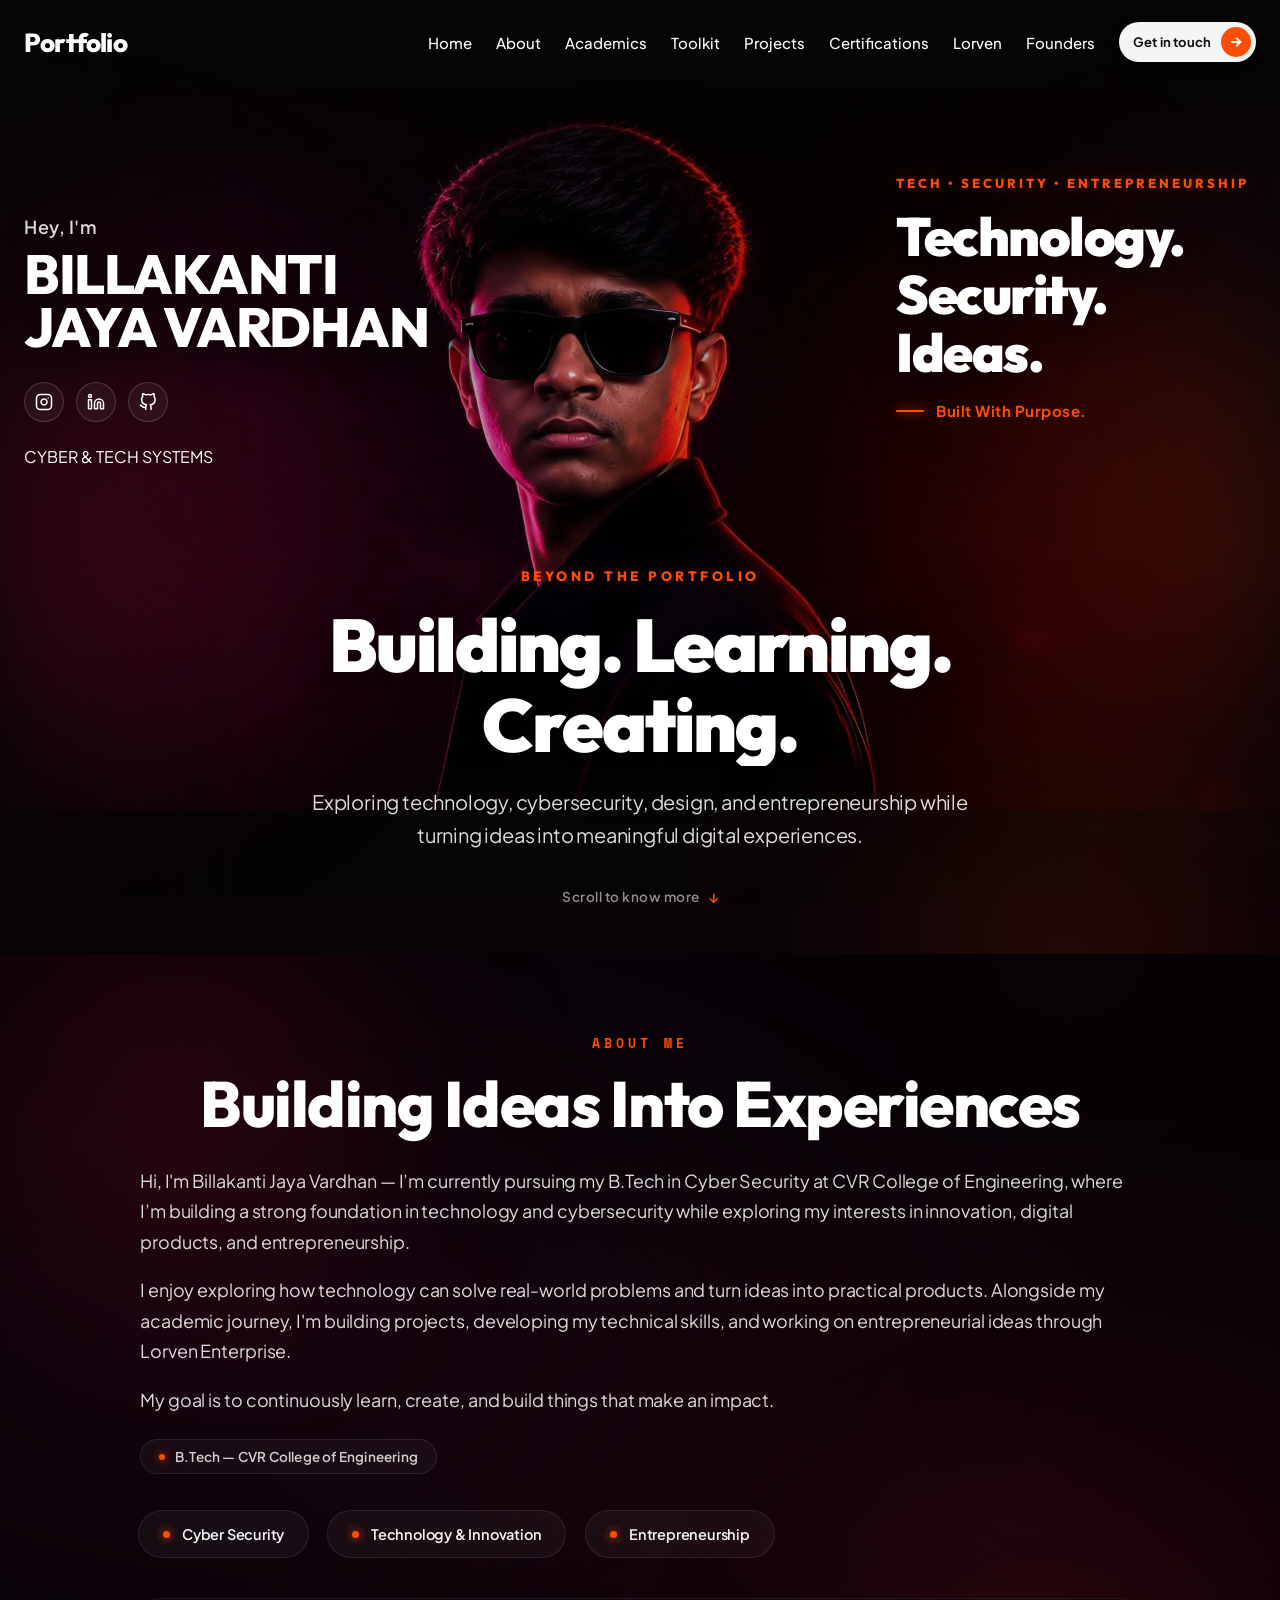
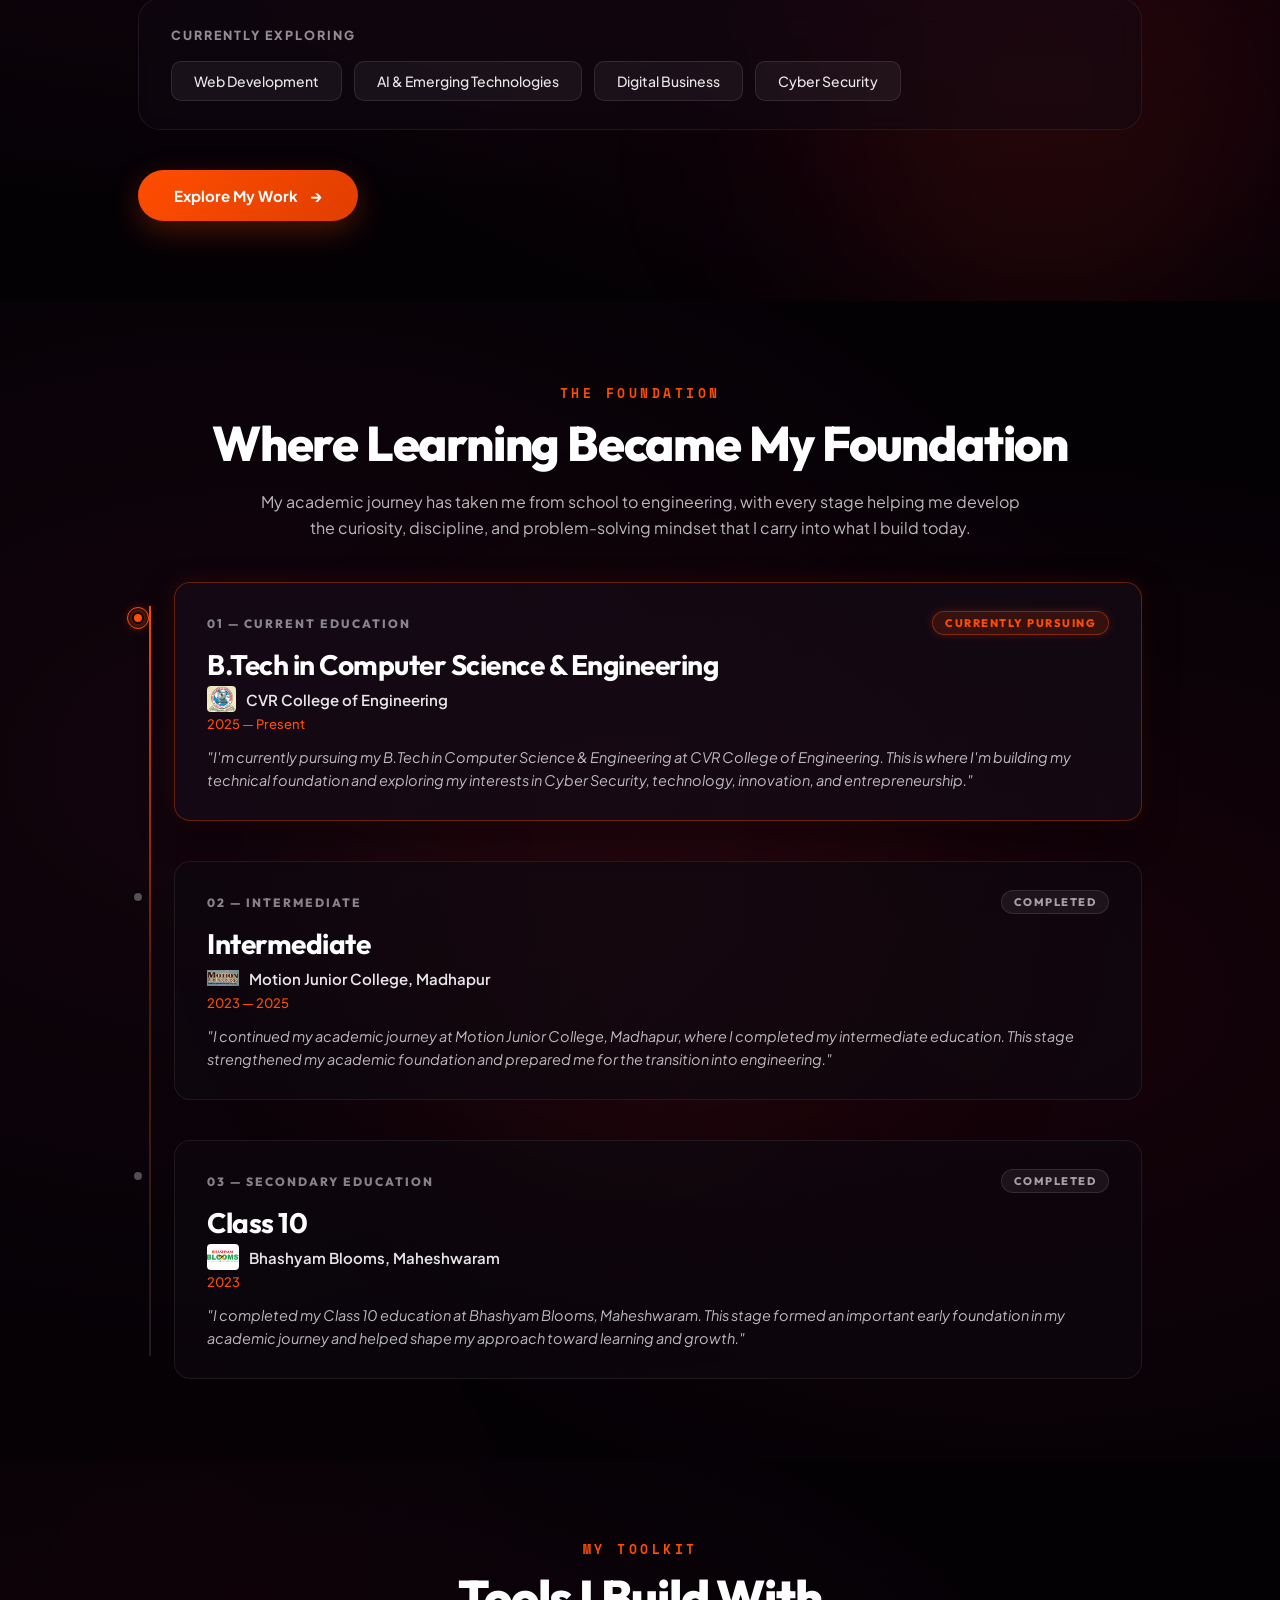
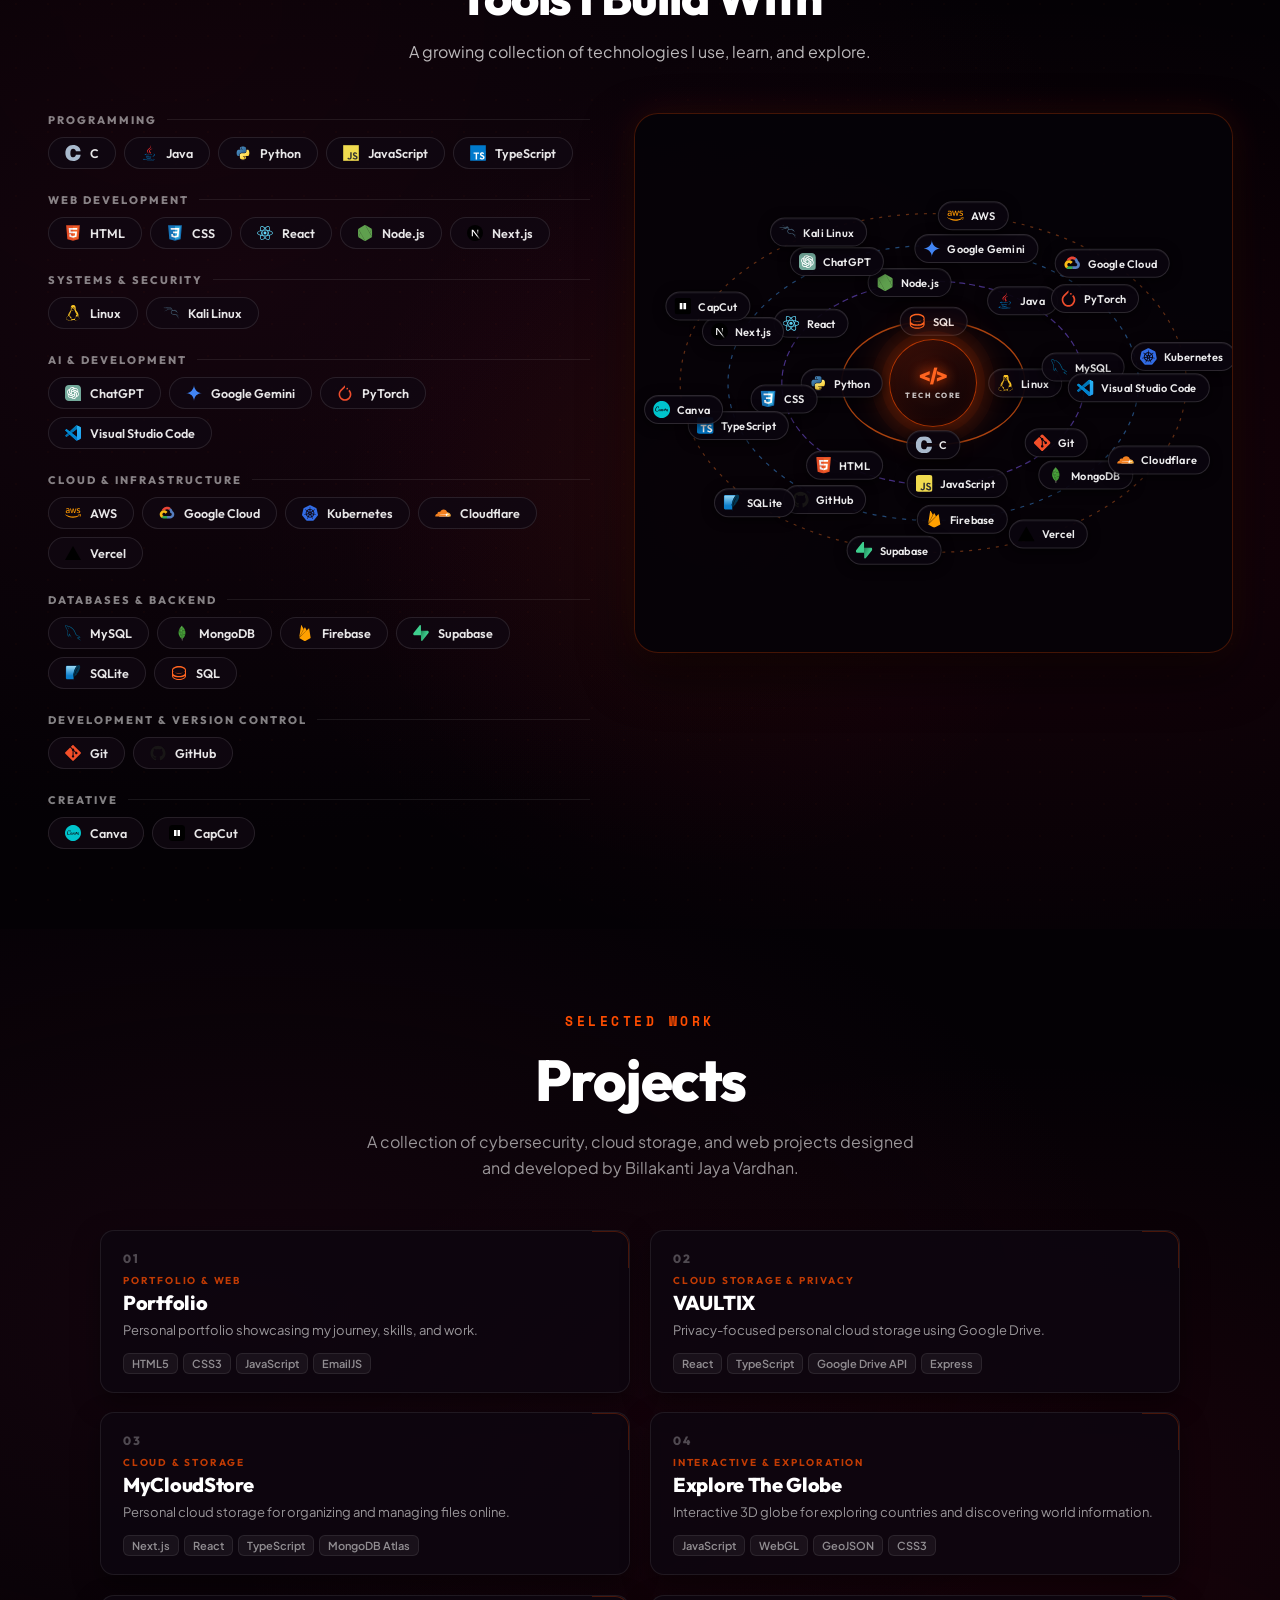
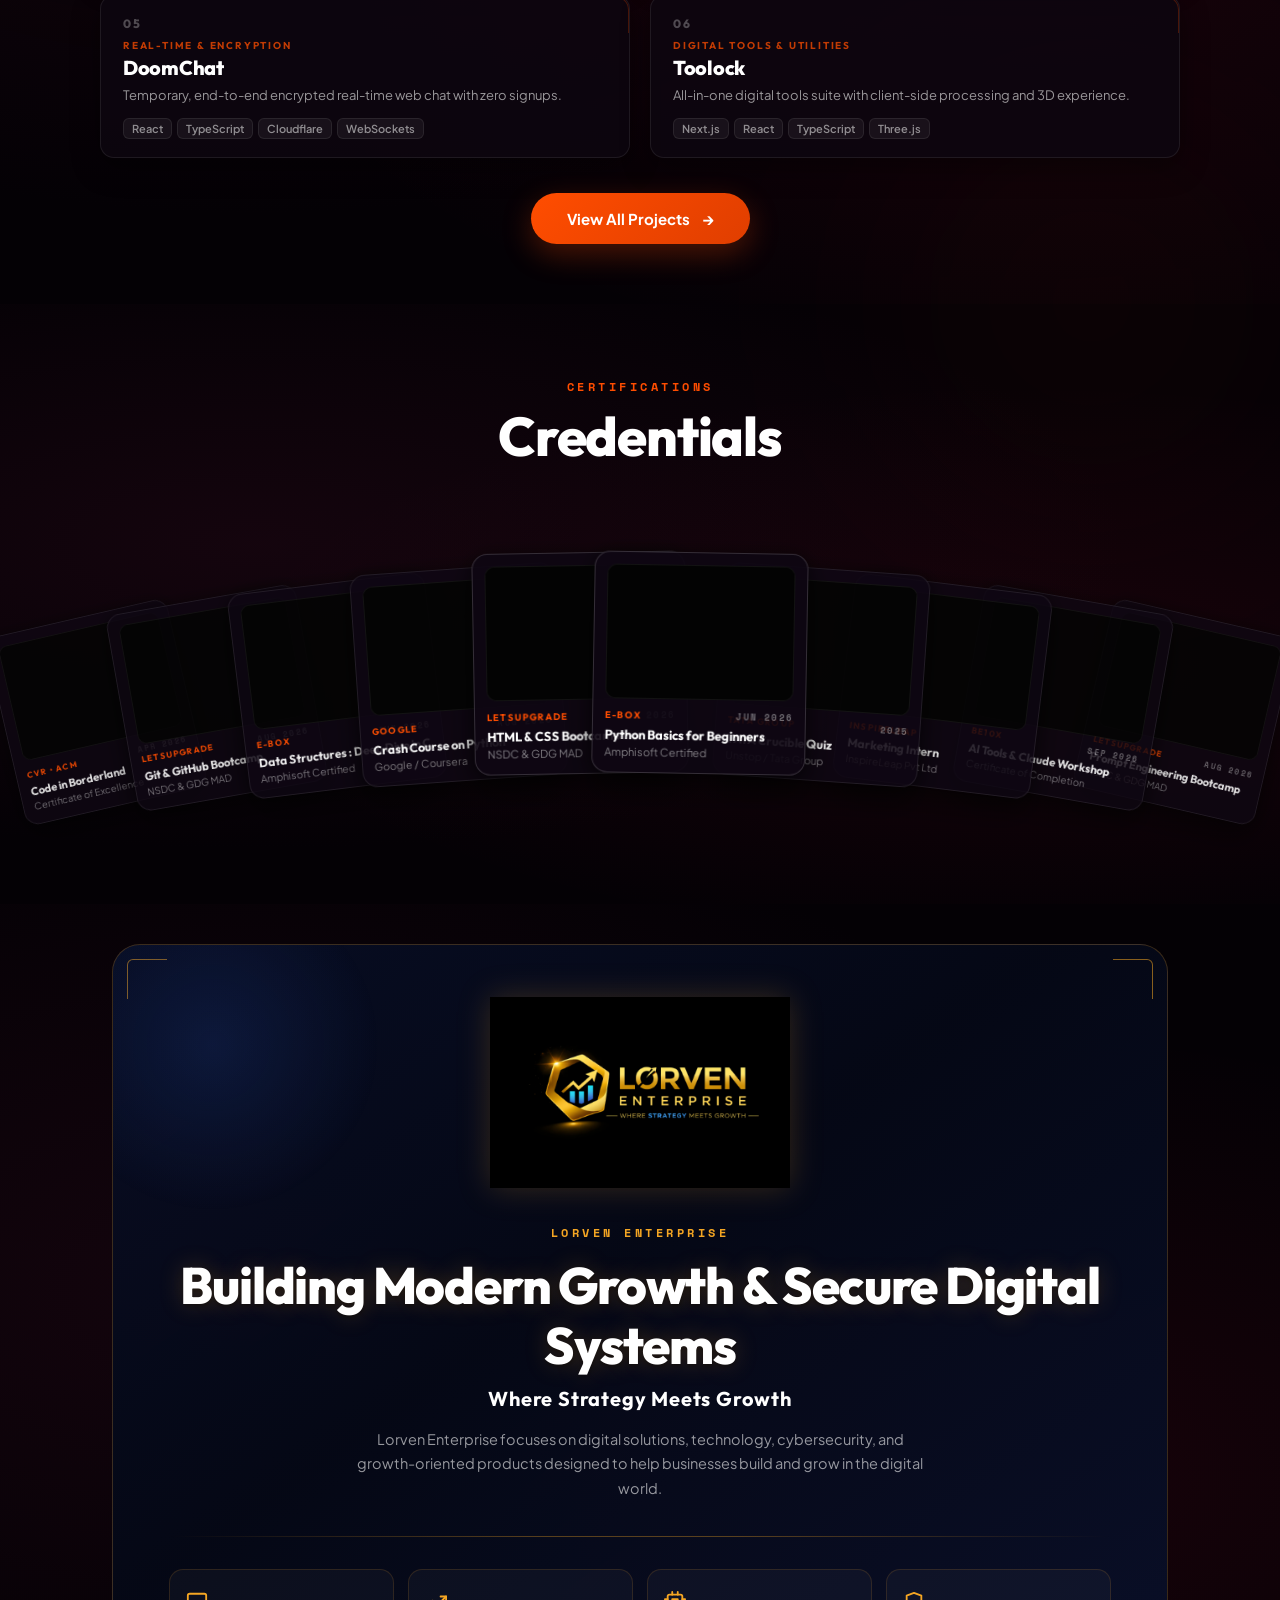
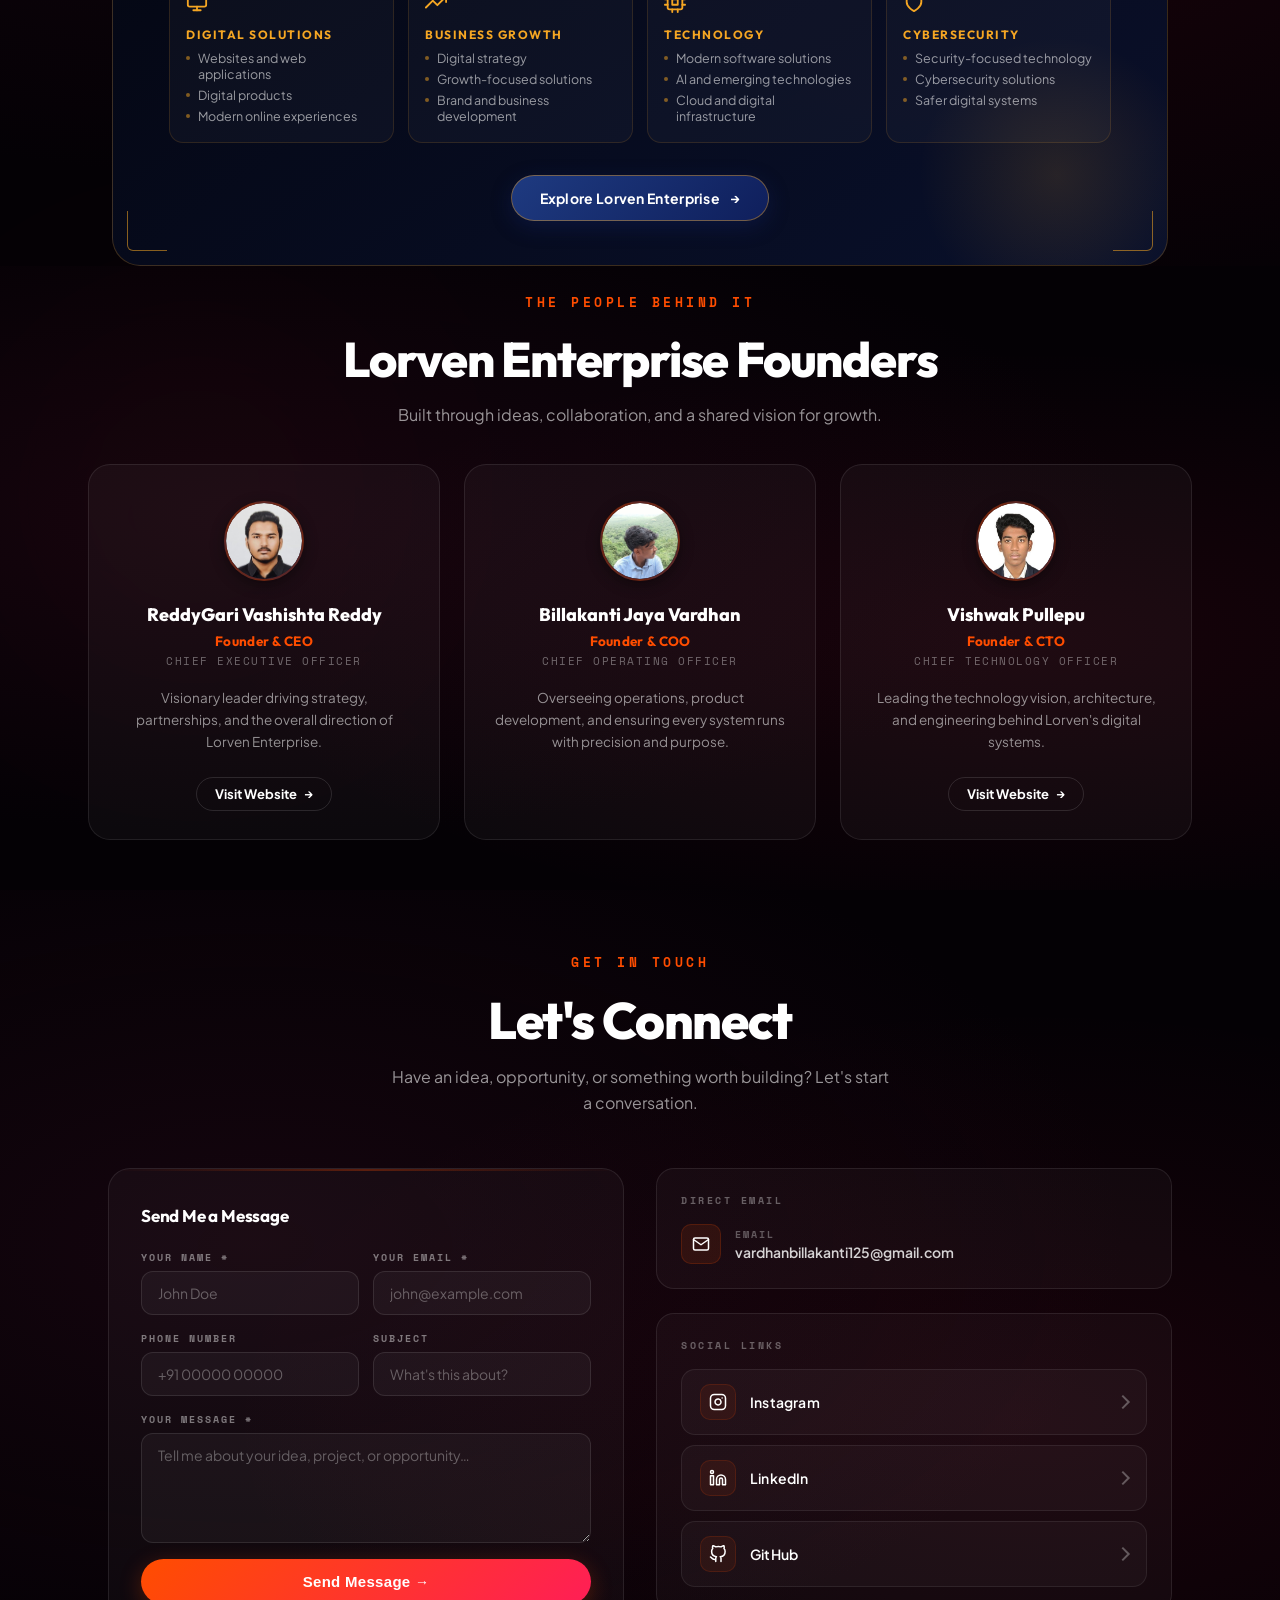
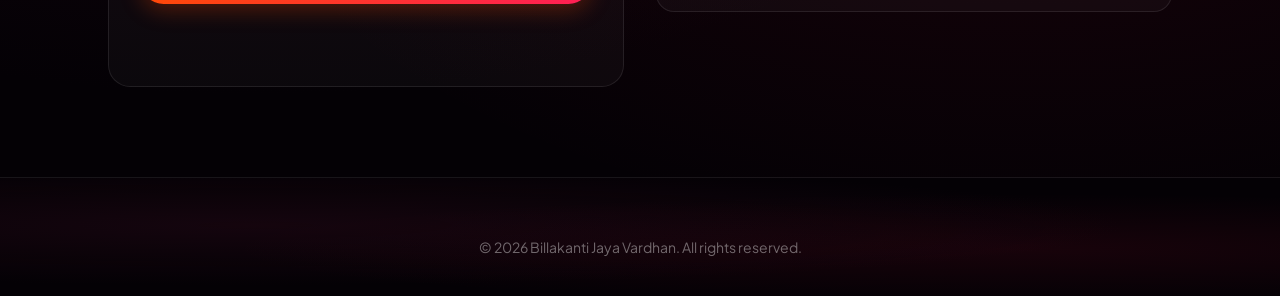
==== index.html @ e97af623 "Add three new certificates" ====
<!DOCTYPE html>
<html lang="en">
<head>
  <meta name="google-site-verification" content="qK_saBoHXDD-cNYQQOs6Lla-rfjONafpwfazJIvzQLM" />
  <meta charset="UTF-8">
  <meta name="viewport" content="width=device-width, initial-scale=1.0">
  <title>Billakanti Jaya Vardhan | Cyber Security &amp; Technology Portfolio</title>
  <meta name="description" content="Official portfolio of Billakanti Jaya Vardhan, a Cyber Security student and developer showcasing cybersecurity projects, skills, and technology work.">
  <meta name="author" content="Billakanti Jaya Vardhan">
  <link rel="canonical" href="https://vardhanbillakanti.vercel.app/">

  <!-- Open Graph / Facebook -->
  <meta property="og:type" content="website">
  <meta property="og:url" content="https://vardhanbillakanti.vercel.app/">
  <meta property="og:title" content="Billakanti Jaya Vardhan | Cyber Security &amp; Technology Portfolio">
  <meta property="og:description" content="Official portfolio of Billakanti Jaya Vardhan, a Cyber Security student and developer showcasing cybersecurity projects, skills, and technology work.">
  <meta property="og:image" content="https://vardhanbillakanti.vercel.app/images/og-image.png">
  <meta property="og:image:secure_url" content="https://vardhanbillakanti.vercel.app/images/og-image.png">
  <meta property="og:image:type" content="image/png">
  <meta property="og:image:width" content="1024">
  <meta property="og:image:height" content="682">
  <meta property="og:image:alt" content="Billakanti Jaya Vardhan — Cyber Security &amp; Technology Portfolio">
  <meta property="og:site_name" content="Billakanti Jaya Vardhan Portfolio">
  <meta property="og:locale" content="en_US">

  <!-- Twitter -->
  <meta name="twitter:card" content="summary_large_image">
  <meta name="twitter:url" content="https://vardhanbillakanti.vercel.app/">
  <meta name="twitter:title" content="Billakanti Jaya Vardhan | Cyber Security &amp; Technology Portfolio">
  <meta name="twitter:description" content="Official portfolio of Billakanti Jaya Vardhan, a Cyber Security student and developer showcasing cybersecurity projects, skills, and technology work.">
  <meta name="twitter:image" content="https://vardhanbillakanti.vercel.app/images/og-image.png">
  <meta name="twitter:image:alt" content="Billakanti Jaya Vardhan — Cyber Security &amp; Technology Portfolio">

  <!-- Schema.org JSON-LD Structured Data -->
  <script type="application/ld+json">
  {
    "@context": "https://schema.org",
    "@graph": [
      {
        "@type": "Person",
        "@id": "https://vardhanbillakanti.vercel.app/#person",
        "name": "Billakanti Jaya Vardhan",
        "alternateName": [
          "Jaya Vardhan",
          "Vardhan Billakanti",
          "Jayavardhan Billakanti",
          "Billakanti Jayavardhan",
          "Billakanti Vardhan"
        ],
        "url": "https://vardhanbillakanti.vercel.app/",
        "image": "https://vardhanbillakanti.vercel.app/images/founder_jayavardhan.jpg",
        "description": "B.Tech Cyber Security student at CVR College of Engineering, developer, and technology enthusiast focused on cybersecurity, software systems, and digital innovation.",
        "jobTitle": "Founder & Chief Operating Officer",
        "worksFor": {
          "@type": "Organization",
          "name": "Lorven Enterprise"
        },
        "alumniOf": {
          "@type": "EducationalOrganization",
          "name": "CVR College of Engineering"
        },
        "knowsAbout": [
          "Cyber Security",
          "Ethical Hacking",
          "Information Security",
          "Network Security",
          "Python",
          "Java",
          "C Programming",
          "Linux",
          "Web Development",
          "HTML",
          "CSS",
          "JavaScript",
          "Git",
          "Software Engineering"
        ],
        "sameAs": [
          "https://github.com/vardhanbillakanti125-crypto",
          "https://www.linkedin.com/in/jaya-vardhan-billakanti-0053b7382/",
          "https://www.instagram.com/vardhan_billakanti/"
        ]
      },
      {
        "@type": "WebSite",
        "@id": "https://vardhanbillakanti.vercel.app/#website",
        "url": "https://vardhanbillakanti.vercel.app/",
        "name": "Billakanti Jaya Vardhan Portfolio",
        "description": "Official portfolio of Billakanti Jaya Vardhan — Cyber Security & Technology Portfolio.",
        "publisher": {
          "@id": "https://vardhanbillakanti.vercel.app/#person"
        },
        "author": {
          "@id": "https://vardhanbillakanti.vercel.app/#person"
        },
        "inLanguage": "en"
      },
      {
        "@type": "WebApplication",
        "@id": "https://vardhanbillakanti.vercel.app/#project-portfolio",
        "name": "Portfolio",
        "url": "https://vardhanbillakanti.vercel.app/",
        "applicationCategory": "EducationalApplication",
        "operatingSystem": "Web Browser",
        "browserRequirements": "Requires JavaScript. Requires HTML5.",
        "description": "Personal portfolio showcasing academic journey, technical skills, certifications, and projects through an interactive dark visual experience.",
        "author": {
          "@id": "https://vardhanbillakanti.vercel.app/#person"
        },
        "creator": {
          "@id": "https://vardhanbillakanti.vercel.app/#person"
        }
      },
      {
        "@type": "WebApplication",
        "@id": "https://myvaultix.vercel.app/#app",
        "name": "VAULTIX",
        "url": "https://myvaultix.vercel.app/",
        "applicationCategory": "SecurityApplication",
        "operatingSystem": "Web Browser",
        "browserRequirements": "Requires JavaScript. Requires HTML5.",
        "description": "A secure personal cloud-storage platform that uses Google Drive for file storage while providing authentication, organized file management, folders, favorites, notes, and a dedicated trash system.",
        "author": {
          "@id": "https://vardhanbillakanti.vercel.app/#person"
        },
        "creator": {
          "@id": "https://vardhanbillakanti.vercel.app/#person"
        }
      },
      {
        "@type": "WebApplication",
        "@id": "https://mycloudstore.vercel.app/#app",
        "name": "MyCloudStore",
        "url": "https://mycloudstore.vercel.app/",
        "applicationCategory": "UtilitiesApplication",
        "operatingSystem": "Web Browser",
        "browserRequirements": "Requires JavaScript. Requires HTML5.",
        "description": "A personal cloud-storage platform for uploading, organizing, searching, previewing, and managing files with folders, notes, trash management, and a PIN-protected Secure Vault.",
        "author": {
          "@id": "https://vardhanbillakanti.vercel.app/#person"
        },
        "creator": {
          "@id": "https://vardhanbillakanti.vercel.app/#person"
        }
      },
      {
        "@type": "WebApplication",
        "@id": "https://exploreglobe.vercel.app/#app",
        "name": "Explore The Globe",
        "url": "https://exploreglobe.vercel.app/",
        "applicationCategory": "EducationalApplication",
        "operatingSystem": "Web Browser",
        "browserRequirements": "Requires JavaScript. Requires HTML5. Requires WebGL.",
        "description": "An interactive 3D geography experience where users can explore a realistic Earth, select countries, and discover detailed information about their regions, culture, history, food, places, and facts.",
        "author": {
          "@id": "https://vardhanbillakanti.vercel.app/#person"
        },
        "creator": {
          "@id": "https://vardhanbillakanti.vercel.app/#person"
        }
      },
      {
        "@type": "WebApplication",
        "@id": "https://doomchat.vercel.app/#app",
        "name": "DoomChat",
        "url": "https://doomchat.vercel.app/",
        "applicationCategory": "CommunicationApplication",
        "operatingSystem": "Web Browser",
        "browserRequirements": "Requires JavaScript. Requires HTML5. Requires WebSockets. Requires Web Crypto API.",
        "description": "A temporary, real-time web chat platform for private conversations without user accounts, featuring client-side AES-GCM encryption, WebSockets, and room state management via Cloudflare Workers.",
        "author": {
          "@id": "https://vardhanbillakanti.vercel.app/#person"
        },
        "creator": {
          "@id": "https://vardhanbillakanti.vercel.app/#person"
        }
      },
      {
        "@type": "WebApplication",
        "@id": "https://toolock.vercel.app/#app",
        "name": "Toolock",
        "url": "https://toolock.vercel.app/",
        "applicationCategory": "UtilitiesApplication",
        "operatingSystem": "Web Browser",
        "browserRequirements": "Requires JavaScript. Requires HTML5. Requires WebGL.",
        "description": "An all-in-one digital tools platform bringing PDF, image, text, developer, and security utilities into one responsive application with client-side file processing and an animated 3D visual experience.",
        "author": {
          "@id": "https://vardhanbillakanti.vercel.app/#person"
        },
        "creator": {
          "@id": "https://vardhanbillakanti.vercel.app/#person"
        }
      }
    ]
  }
  </script>

  <!-- Favicon -->
  <link rel="icon" type="image/x-icon" href="favicon.ico">
  <link rel="icon" type="image/png" sizes="32x32" href="images/favicon.png">
  <link rel="apple-touch-icon" sizes="180x180" href="images/apple-touch-icon.png">
  <!-- Google Fonts: Plus Jakarta Sans, Outfit & Inter (display: swap ensures instant text render) -->
  <link rel="preconnect" href="https://fonts.googleapis.com">
  <link rel="preconnect" href="https://fonts.gstatic.com" crossorigin>
  <link href="https://fonts.googleapis.com/css2?family=Inter:wght@300;400;500;600;700&family=Outfit:wght@700;800;900&family=Plus+Jakarta+Sans:wght@400;500;600;700;800&family=Space+Mono:wght@400;700&display=swap" rel="stylesheet">
  <!-- Stylesheet -->
  <link rel="stylesheet" href="css/style.css">
  <!-- Progressive Enhancement: Zero-JS / Restricted Network Fallback -->
  <noscript>
    <style>
      .preloader { display: none !important; }
      .scroll-reveal, .about-reveal, .beyond-reveal, .heading-reveal, .proj-card {
        opacity: 1 !important;
        transform: none !important;
      }
    </style>
  </noscript>
</head>
<body>

  <!-- Preloader — "Loading Portfolio" text screen -->
  <div class="preloader" id="preloader" aria-label="Loading" role="status">
    <div class="preloader-text">Loading Portfolio</div>
    <div class="preloader-bar-wrap" aria-hidden="true"><div class="preloader-bar"></div></div>
  </div>
  <script>
    // Failsafe: Never allow preloader overlay to block the screen under any network condition
    setTimeout(function () {
      var p = document.getElementById('preloader');
      if (p && !p.classList.contains('hidden')) {
        p.classList.add('hidden');
      }
    }, 350);
  </script>

  <!-- Fixed Background Scroll Animation Canvas -->
  <canvas id="animationCanvas"></canvas>
  <div class="bg-overlay"></div>

  <!-- Cinematic Orb Custom Cursor Tracking Element -->
  <div class="cinematic-cursor-system" id="cinematicCursor">
    <div class="cursor-dot"></div>
    <div class="cursor-ring-inner"></div>
    <div class="cursor-ring-outer"></div>
  </div>

  <!-- Top Navigation Header -->
  <header class="nav-header">
    <div class="nav-container">
      <a href="#" class="brand-logo">Portfolio</a>
      
      <nav class="nav-menu">
        <a href="#home" class="nav-link">Home</a>
        <a href="#about" class="nav-link">About</a>
        <a href="#academic" class="nav-link">Academics</a>
        <a href="#toolkit" class="nav-link">Toolkit</a>
        <a href="#projects" class="nav-link">Projects</a>
        <a href="#certifications" class="nav-link">Certifications</a>
        <a href="#lorven" class="nav-link">Lorven</a>
        <a href="#founders" class="nav-link">Founders</a>
        <a href="#contact" class="nav-cta" id="navCtaBtn">
          <span class="nav-cta-text">Get in touch</span>
          <span class="nav-cta-circle">
            <svg viewBox="0 0 16 16" aria-hidden="true"><polyline points="3 8 13 8"/><polyline points="9 4 13 8 9 12"/></svg>
          </span>
        </a>
      </nav>

      <!-- Mobile Hamburger -->
      <button class="nav-hamburger" id="navHamburger" aria-label="Open navigation menu" aria-expanded="false">
        <span></span><span></span><span></span>
      </button>
    </div>
  </header>

  <!-- Mobile Nav Overlay -->
  <div class="mobile-nav-overlay" id="mobileNavOverlay" role="dialog" aria-modal="true" aria-label="Mobile navigation">
    <button class="mobile-nav-close" id="mobileNavClose" aria-label="Close navigation">&times;</button>
    <a href="#home"          class="mobile-nav-link" data-mobile-nav>Home</a>
    <a href="#about"         class="mobile-nav-link" data-mobile-nav>About</a>
    <a href="#academic"      class="mobile-nav-link" data-mobile-nav>Academics</a>
    <a href="#toolkit"       class="mobile-nav-link" data-mobile-nav>Toolkit</a>
    <a href="#projects"      class="mobile-nav-link" data-mobile-nav>Projects</a>
    <a href="#certifications" class="mobile-nav-link" data-mobile-nav>Certifications</a>
    <a href="#lorven"        class="mobile-nav-link" data-mobile-nav>Lorven</a>
    <a href="#founders"      class="mobile-nav-link" data-mobile-nav>Founders</a>
    <a href="#contact" class="mobile-nav-cta" data-mobile-nav>
      Get in touch
      <span class="mobile-nav-cta-circle">
        <svg width="16" height="16" viewBox="0 0 16 16" fill="none" stroke="#fff" stroke-width="2.2" stroke-linecap="round" stroke-linejoin="round" aria-hidden="true"><polyline points="3 8 13 8"/><polyline points="9 4 13 8 9 12"/></svg>
      </span>
    </a>
  </div>

  <!-- Main Scrollable Content -->
  <main class="content-wrapper">
    
    <!-- Ambient Low-Opacity Orange-Red Glow Points -->
    <div class="glow-orange-red glow-hero"></div>
    <div class="glow-orange-red glow-hero-left"></div>
    <div class="glow-orange-red glow-hero-right"></div>
    <div class="glow-orange-red glow-about"></div>
    <div class="glow-orange-red glow-pricing"></div>
    <div class="glow-orange-red glow-cert"></div>

    <!-- Hero Section -->
    <section class="hero-section" id="home">
      <!-- Floating ambient particles (CSS-only, GPU composited) -->
      <div class="hero-particles" aria-hidden="true">
        <div class="hero-particle hp1"></div>
        <div class="hero-particle hp2"></div>
        <div class="hero-particle hp3"></div>
        <div class="hero-particle hp4"></div>
        <div class="hero-particle hp5"></div>
        <div class="hero-particle hp6"></div>
        <div class="hero-particle hp7"></div>
        <div class="hero-particle hp8"></div>
      </div>
      <div class="hero-grid">
        <div class="hero-left">
          <span class="hero-eyebrow">Hey, I'm</span>
          <h1 class="hero-title">
            BILLAKANTI<br>
            JAYA VARDHAN
          </h1>

          <!-- Hero Social Buttons directly below name -->
          <div class="hero-social-buttons">
            <a href="https://www.instagram.com/vardhan_billakanti/" target="_blank" rel="noopener noreferrer" class="hero-social-btn" aria-label="Instagram">
              <svg viewBox="0 0 24 24" width="18" height="18" fill="none" stroke="currentColor" stroke-width="2" stroke-linecap="round" stroke-linejoin="round"><rect x="2" y="2" width="20" height="20" rx="5" ry="5"></rect><path d="M16 11.37A4 4 0 1 1 12.63 8 4 4 0 0 1 16 11.37z"></path><line x1="17.5" y1="6.5" x2="17.51" y2="6.5"></line></svg>
            </a>
            <a href="https://www.linkedin.com/in/jaya-vardhan-billakanti-0053b7382/" target="_blank" rel="noopener noreferrer" class="hero-social-btn" aria-label="LinkedIn">
              <svg viewBox="0 0 24 24" width="18" height="18" fill="none" stroke="currentColor" stroke-width="2" stroke-linecap="round" stroke-linejoin="round"><path d="M16 8a6 6 0 0 1 6 6v7h-4v-7a2 2 0 0 0-2-2 2 2 0 0 0-2 2v7h-4v-7a6 6 0 0 1 6-6z"></path><rect x="2" y="9" width="4" height="12"></rect><circle cx="4" cy="4" r="2"></circle></svg>
            </a>
            <a href="https://github.com/vardhanbillakanti125-crypto" target="_blank" rel="noopener noreferrer" class="hero-social-btn" aria-label="GitHub">
              <svg viewBox="0 0 24 24" width="18" height="18" fill="none" stroke="currentColor" stroke-width="2" stroke-linecap="round" stroke-linejoin="round"><path d="M9 19c-5 1.5-5-2.5-7-3m14 6v-3.87a3.37 3.37 0 0 0-.94-2.61c3.14-.35 6.44-1.54 6.44-7A5.44 5.44 0 0 0 20 4.77 5.07 5.07 0 0 0 19.91 1S18.73.65 16 2.48a13.38 13.38 0 0 0-7 0C6.27.65 5.09 1 5.09 1A5.07 5.07 0 0 0 5 4.77a5.44 5.44 0 0 0-1.5 3.78c0 5.42 3.3 6.61 6.44 7A3.37 3.37 0 0 0 9 18.13V22"></path></svg>
            </a>
          </div>

          <!-- Mobile-only portrait with vertical individual circular social buttons — hidden on desktop -->
          <div class="hero-mobile-portrait-wrap">
            <!-- Vertical social icons — beside portrait, mobile only, individual circles with NO outer box -->
            <div class="hero-mobile-social-col" aria-label="Social links">
              <a href="https://www.instagram.com/vardhan_billakanti/" target="_blank" rel="noopener noreferrer" class="hero-social-btn" aria-label="Instagram">
                <svg viewBox="0 0 24 24" width="18" height="18" fill="none" stroke="currentColor" stroke-width="2" stroke-linecap="round" stroke-linejoin="round"><rect x="2" y="2" width="20" height="20" rx="5" ry="5"></rect><path d="M16 11.37A4 4 0 1 1 12.63 8 4 4 0 0 1 16 11.37z"></path><line x1="17.5" y1="6.5" x2="17.51" y2="6.5"></line></svg>
              </a>
              <a href="https://www.linkedin.com/in/jaya-vardhan-billakanti-0053b7382/" target="_blank" rel="noopener noreferrer" class="hero-social-btn" aria-label="LinkedIn">
                <svg viewBox="0 0 24 24" width="18" height="18" fill="none" stroke="currentColor" stroke-width="2" stroke-linecap="round" stroke-linejoin="round"><path d="M16 8a6 6 0 0 1 6 6v7h-4v-7a2 2 0 0 0-2-2 2 2 0 0 0-2 2v7h-4v-7a6 6 0 0 1 6-6z"></path><rect x="2" y="9" width="4" height="12"></rect><circle cx="4" cy="4" r="2"></circle></svg>
              </a>
              <a href="https://github.com/vardhanbillakanti125-crypto" target="_blank" rel="noopener noreferrer" class="hero-social-btn" aria-label="GitHub">
                <svg viewBox="0 0 24 24" width="18" height="18" fill="none" stroke="currentColor" stroke-width="2" stroke-linecap="round" stroke-linejoin="round"><path d="M9 19c-5 1.5-5-2.5-7-3m14 6v-3.87a3.37 3.37 0 0 0-.94-2.61c3.14-.35 6.44-1.54 6.44-7A5.44 5.44 0 0 0 20 4.77 5.07 5.07 0 0 0 19.91 1S18.73.65 16 2.48a13.38 13.38 0 0 0-7 0C6.27.65 5.09 1 5.09 1A5.07 5.07 0 0 0 5 4.77a5.44 5.44 0 0 0-1.5 3.78c0 5.42 3.3 6.61 6.44 7A3.37 3.37 0 0 0 9 18.13V22"></path></svg>
              </a>
            </div>
            <!-- Wide hero portrait background image — 145-frame asset -->
            <img
              src="frames/ezgif-frame-001.jpg"
              alt="Portrait of Billakanti Jaya Vardhan"
              id="mobilePortraitImg"
              class="hero-mobile-portrait-img"
              loading="eager"
              fetchpriority="high"
              decoding="sync"
              width="480"
              height="640"
              draggable="false"
            >
          </div>

          <div class="floating-cyber-chip hero-chip">
            <span class="cyber-chip-dot"></span>
            <span class="cyber-chip-text">CYBER &amp; TECH SYSTEMS</span>
          </div>
        </div>

        <div class="hero-right">
          <span class="hero-right-label">TECH • SECURITY • ENTREPRENEURSHIP</span>
          <h2 class="hero-right-title">
            Technology.<br>
            Security.<br>
            Ideas.
          </h2>
          <div class="hero-right-sub">
            <span class="sub-accent-dash"></span>
            <span class="sub-text">Built With Purpose.</span>
          </div>
        </div>
      </div>
    </section>

    <!-- Section: Beyond the Portfolio (Cinematic Text Pause) -->
    <section class="section-beyond-pause beyond-reveal">
      <div class="beyond-content">
        <span class="beyond-accent-tag">BEYOND THE PORTFOLIO</span>
        <h2 class="beyond-title">Building. Learning. Creating.</h2>
        <p class="beyond-desc">
          Exploring technology, cybersecurity, design, and entrepreneurship while turning ideas into meaningful digital experiences.
        </p>
        <div class="beyond-scroll-hint">
          <span>Scroll to know more</span>
          <span class="scroll-arrow">↓</span>
        </div>
      </div>
    </section>

    <!-- Section: About Me -->
    <section class="section-about-me" id="about">
      <!-- Ambient Glow Effects -->
      <div class="about-glow-1"></div>
      <div class="about-glow-2"></div>

      <div class="about-me-container">
        <!-- Top Section Header & Main Heading -->
        <div class="about-header-block about-reveal delay-1">
          <div class="about-label-badge">
            <span class="about-accent-line"></span>
            <span class="about-label-text">ABOUT ME</span>
          </div>
          <h2 class="about-heading">
            Building Ideas Into Experiences
          </h2>
        </div>

        <!-- Main Personal Introduction & Academic Tag -->
        <div class="about-intro-paragraphs about-reveal delay-2">
          <p class="about-para">
            Hi, I'm Billakanti Jaya Vardhan — I’m currently pursuing my B.Tech in Cyber Security at CVR College of Engineering, where I’m building a strong foundation in technology and cybersecurity while exploring my interests in innovation, digital products, and entrepreneurship.
          </p>
          <p class="about-para">
            I enjoy exploring how technology can solve real-world problems and turn ideas into practical products. Alongside my academic journey, I'm building projects, developing my technical skills, and working on entrepreneurial ideas through Lorven Enterprise.
          </p>
          <p class="about-para">
            My goal is to continuously learn, create, and build things that make an impact.
          </p>

          <!-- Subtle Academic Detail -->
          <div class="about-academic-detail">
            <span class="academic-dot"></span>
            <span class="academic-text">B.Tech — CVR College of Engineering</span>
          </div>
        </div>

        <!-- 3 Compact Highlights (Full-width Left Aligned Flex Grid) -->
        <div class="about-highlights about-reveal delay-3">
          <div class="highlight-item">
            <span class="highlight-bullet"></span>
            <span class="highlight-text">Cyber Security</span>
          </div>
          <div class="highlight-item">
            <span class="highlight-bullet"></span>
            <span class="highlight-text">Technology &amp; Innovation</span>
          </div>
          <div class="highlight-item">
            <span class="highlight-bullet"></span>
            <span class="highlight-text">Entrepreneurship</span>
          </div>
        </div>

        <!-- Currently Exploring Area (Full-width Left Aligned) -->
        <div class="currently-exploring-area about-reveal delay-4">
          <span class="exploring-label">Currently Exploring</span>
          <div class="exploring-chips">
            <span class="exploring-chip">Web Development</span>
            <span class="exploring-chip">AI &amp; Emerging Technologies</span>
            <span class="exploring-chip">Digital Business</span>
            <span class="exploring-chip">Cyber Security</span>
          </div>
        </div>

        <!-- Explore My Work CTA Button (Aligned naturally to Left) -->
        <div class="about-cta-wrapper about-reveal delay-4">
          <a href="#projects" class="about-cta-btn">
            Explore My Work <span class="btn-arrow">→</span>
          </a>
        </div>

      </div>
    </section>

    <!-- Ambient Glow Points for lower sections -->
    <div class="glow-orange-red glow-pricing"></div>
    <div class="glow-orange-red glow-cert"></div>

    <!-- Section: Academic Background -->
    <section class="section-academic" id="academic">
      <!-- Ambient Low-Opacity Glow Background -->
      <div class="academic-glow-bg"></div>

      <div class="academic-container">
        <!-- Section Header -->
        <div class="academic-header-block scroll-reveal">
          <div class="academic-label-badge">
            <span class="academic-accent-line"></span>
            <span class="academic-label-text">THE FOUNDATION</span>
          </div>
          <h2 class="academic-heading">
            Where Learning Became My Foundation
          </h2>
          <p class="academic-intro-desc">
            My academic journey has taken me from school to engineering, with every stage helping me develop the curiosity, discipline, and problem-solving mindset that I carry into what I build today.
          </p>
        </div>

        <!-- Connected Vertical Milestones Journey -->
        <div class="academic-journey-track">
          <div class="academic-timeline-line"></div>

          <!-- Milestone 01: B.Tech (Current - Featured) -->
          <div class="academic-milestone-item current-stage scroll-reveal delay-1">
            <div class="milestone-node">
              <span class="node-dot active"></span>
              <span class="node-pulse"></span>
            </div>

            <a class="milestone-card" href="https://cvr.ac.in/home4/" target="_blank" rel="noopener noreferrer" aria-label="CVR College of Engineering — opens in new tab">
              <div class="milestone-top-row">
                <span class="milestone-num">01 — CURRENT EDUCATION</span>
                <span class="milestone-status-badge active">CURRENTLY PURSUING</span>
              </div>

              <h3 class="milestone-title">B.Tech in Computer Science &amp; Engineering</h3>
              <div class="milestone-institution">
                <img src="images/cvr_logo.png" class="institution-logo" alt="CVR College of Engineering Logo" width="36" height="36" loading="lazy" decoding="async">
                <span>CVR College of Engineering</span>
              </div>
              <div class="milestone-year">2025 — Present</div>

              <p class="milestone-desc">
                "I'm currently pursuing my B.Tech in Computer Science &amp; Engineering at CVR College of Engineering. This is where I'm building my technical foundation and exploring my interests in Cyber Security, technology, innovation, and entrepreneurship."
              </p>
            </a>
          </div>

          <!-- Milestone 02: Intermediate -->
          <div class="academic-milestone-item scroll-reveal delay-2">
            <div class="milestone-node">
              <span class="node-dot"></span>
            </div>

            <div class="milestone-card">
              <div class="milestone-top-row">
                <span class="milestone-num">02 — INTERMEDIATE</span>
                <span class="milestone-status-badge">COMPLETED</span>
              </div>

              <h3 class="milestone-title">Intermediate</h3>
              <div class="milestone-institution">
                <img src="images/motion_logo.png" class="institution-logo" alt="Motion Junior College Logo" width="36" height="36" loading="lazy" decoding="async">
                <span>Motion Junior College, Madhapur</span>
              </div>
              <div class="milestone-year">2023 — 2025</div>

              <p class="milestone-desc">
                "I continued my academic journey at Motion Junior College, Madhapur, where I completed my intermediate education. This stage strengthened my academic foundation and prepared me for the transition into engineering."
              </p>
            </div>
          </div>

          <!-- Milestone 03: Class 10 -->
          <div class="academic-milestone-item scroll-reveal delay-3">
            <div class="milestone-node">
              <span class="node-dot"></span>
            </div>

            <a class="milestone-card" href="https://bloomsmaheswaram.in/" target="_blank" rel="noopener noreferrer" aria-label="Bhashyam Blooms, Maheshwaram — opens in new tab">
              <div class="milestone-top-row">
                <span class="milestone-num">03 — SECONDARY EDUCATION</span>
                <span class="milestone-status-badge">COMPLETED</span>
              </div>

              <h3 class="milestone-title">Class 10</h3>
              <div class="milestone-institution">
                <img src="images/bhashyam_logo.png" class="institution-logo" alt="Bhashyam Blooms Logo" width="36" height="36" loading="lazy" decoding="async">
                <span>Bhashyam Blooms, Maheshwaram</span>
              </div>
              <div class="milestone-year">2023</div>

              <p class="milestone-desc">
                "I completed my Class 10 education at Bhashyam Blooms, Maheshwaram. This stage formed an important early foundation in my academic journey and helped shape my approach toward learning and growth."
              </p>
            </a>
          </div>

        </div>

      </div>
    </section>

    <!-- Section: Tools & Technologies Ecosystem -->
    <section class="section-toolkit" id="toolkit">
      <div class="toolkit-grid-bg"></div>
      <div class="toolkit-glow-bg"></div>

      <div class="toolkit-container">
        <!-- Section Header -->
        <div class="toolkit-header-block scroll-reveal">
          <div class="toolkit-header-left">
            <div class="toolkit-label-badge">
              <span class="toolkit-accent-line"></span>
              <span class="toolkit-label-text">MY TOOLKIT</span>
            </div>
            <h2 class="toolkit-heading">Tools I Build With</h2>
            <p class="toolkit-intro-desc">
              A growing collection of technologies I use, learn, and explore.
            </p>
          </div>
        </div>

        <!-- 2-Column Interactive Dashboard Layout: LEFT (Directory) | RIGHT (Orbital System) -->
        <div class="toolkit-dashboard-grid">
          
          <!-- LEFT SIDE: Vertical Tool Directory -->
          <div class="toolkit-directory-col" id="toolkitDirectoryCol">
            <!-- Dynamically populated categories with pills -->
          </div>

          <!-- RIGHT SIDE: Rotating Orbital System Viewport (Tilted 3D Constellation Layout) -->
          <div class="toolkit-showcase-col">
            <div class="orbital-showcase-viewport" id="orbitalShowcaseViewport">

              <!-- SVG Orbital Ring Paths -->
              <svg class="orbital-svg-tracks" id="orbitSvgTracks" viewBox="0 0 540 540" xmlns="http://www.w3.org/2000/svg" aria-hidden="true">
                <ellipse id="orbitRing1" class="orbit-ring-1" cx="270" cy="270" rx="92"  ry="62" />
                <ellipse id="orbitRing2" class="orbit-ring-2" cx="270" cy="270" rx="152" ry="102" />
                <ellipse id="orbitRing3" class="orbit-ring-3" cx="270" cy="270" rx="206" ry="138" />
                <ellipse id="orbitRing4" class="orbit-ring-4" cx="270" cy="270" rx="254" ry="170" />
              </svg>

              <!-- Central TECH CORE -->
              <div class="orbital-center-core" id="techCore">
                <span class="core-symbol">&lt;/&gt;</span>
                <span class="core-label">TECH CORE</span>
              </div>

              <!-- Rotating technology nodes layer -->
              <div class="orbital-nodes-layer" id="orbitalNodesLayer"></div>

            </div>
          </div>

        </div>

      </div>
    </section>

    <!-- Section: Projects & Ideas -->
    <section class="section-projects" id="projects">
      <div class="projects-container">

        <!-- Section Header -->
        <div class="projects-header-block">
          <div class="projects-label-badge">
            <span class="projects-accent-line"></span>
            <span class="projects-label-text">SELECTED WORK</span>
          </div>
          <h2 class="projects-heading">Projects</h2>
          <p class="projects-intro-desc">A collection of cybersecurity, cloud storage, and web projects designed and developed by Billakanti Jaya Vardhan.</p>
        </div>

        <!-- Projects Grid -->
        <div class="projects-grid" id="projectsGrid">

          <!-- Card 01: Portfolio -->
          <a href="https://vardhanbillakanti.vercel.app/" target="_blank" rel="noopener noreferrer" class="proj-card" data-proj-index="0" aria-label="Visit Live Portfolio Project">
            <div class="proj-card-spotlight"></div>
            <div class="proj-card-top">
              <span class="proj-num">01</span>
            </div>
            <div class="proj-category">PORTFOLIO &amp; WEB</div>
            <h3 class="proj-title">Portfolio</h3>
            <p class="proj-desc">Personal portfolio showcasing my journey, skills, and work.</p>
            <div class="proj-tags">
              <span class="proj-tag">HTML5</span>
              <span class="proj-tag">CSS3</span>
              <span class="proj-tag">JavaScript</span>
              <span class="proj-tag">EmailJS</span>
            </div>
          </a>

          <!-- Card 02: VAULTIX -->
          <a href="https://myvaultix.vercel.app/" target="_blank" rel="noopener noreferrer" class="proj-card" data-proj-index="1" aria-label="Visit Live VAULTIX Project">
            <div class="proj-card-spotlight"></div>
            <div class="proj-card-top">
              <span class="proj-num">02</span>
            </div>
            <div class="proj-category">CLOUD STORAGE &amp; PRIVACY</div>
            <h3 class="proj-title">VAULTIX</h3>
            <p class="proj-desc">Privacy-focused personal cloud storage using Google Drive.</p>
            <div class="proj-tags">
              <span class="proj-tag">React</span>
              <span class="proj-tag">TypeScript</span>
              <span class="proj-tag">Google Drive API</span>
              <span class="proj-tag">Express</span>
            </div>
          </a>

          <!-- Card 03: MyCloudStore -->
          <a href="https://mycloudstore.vercel.app/" target="_blank" rel="noopener noreferrer" class="proj-card" data-proj-index="2" aria-label="Visit Live MyCloudStore Project">
            <div class="proj-card-spotlight"></div>
            <div class="proj-card-top">
              <span class="proj-num">03</span>
            </div>
            <div class="proj-category">CLOUD &amp; STORAGE</div>
            <h3 class="proj-title">MyCloudStore</h3>
            <p class="proj-desc">Personal cloud storage for organizing and managing files online.</p>
            <div class="proj-tags">
              <span class="proj-tag">Next.js</span>
              <span class="proj-tag">React</span>
              <span class="proj-tag">TypeScript</span>
              <span class="proj-tag">MongoDB Atlas</span>
            </div>
          </a>

          <!-- Card 04: Explore The Globe -->
          <a href="https://exploreglobe.vercel.app/" target="_blank" rel="noopener noreferrer" class="proj-card" data-proj-index="3" aria-label="Visit Live Explore The Globe Project">
            <div class="proj-card-spotlight"></div>
            <div class="proj-card-top">
              <span class="proj-num">04</span>
            </div>
            <div class="proj-category">INTERACTIVE &amp; EXPLORATION</div>
            <h3 class="proj-title">Explore The Globe</h3>
            <p class="proj-desc">Interactive 3D globe for exploring countries and discovering world information.</p>
            <div class="proj-tags">
              <span class="proj-tag">JavaScript</span>
              <span class="proj-tag">WebGL</span>
              <span class="proj-tag">GeoJSON</span>
              <span class="proj-tag">CSS3</span>
            </div>
          </a>

          <!-- Card 05: DoomChat -->
          <a href="https://doomchat.vercel.app/" target="_blank" rel="noopener noreferrer" class="proj-card" data-proj-index="4" aria-label="Visit Live DoomChat Project">
            <div class="proj-card-spotlight"></div>
            <div class="proj-card-top">
              <span class="proj-num">05</span>
            </div>
            <div class="proj-category">REAL-TIME &amp; ENCRYPTION</div>
            <h3 class="proj-title">DoomChat</h3>
            <p class="proj-desc">Temporary, end-to-end encrypted real-time web chat with zero signups.</p>
            <div class="proj-tags">
              <span class="proj-tag">React</span>
              <span class="proj-tag">TypeScript</span>
              <span class="proj-tag">Cloudflare</span>
              <span class="proj-tag">WebSockets</span>
            </div>
          </a>

          <!-- Card 06: Toolock -->
          <a href="https://toolock.vercel.app/" target="_blank" rel="noopener noreferrer" class="proj-card" data-proj-index="5" aria-label="Visit Live Toolock Project">
            <div class="proj-card-spotlight"></div>
            <div class="proj-card-top">
              <span class="proj-num">06</span>
            </div>
            <div class="proj-category">DIGITAL TOOLS &amp; UTILITIES</div>
            <h3 class="proj-title">Toolock</h3>
            <p class="proj-desc">All-in-one digital tools suite with client-side processing and 3D experience.</p>
            <div class="proj-tags">
              <span class="proj-tag">Next.js</span>
              <span class="proj-tag">React</span>
              <span class="proj-tag">TypeScript</span>
              <span class="proj-tag">Three.js</span>
            </div>
          </a>

        </div>

        <!-- View All Projects CTA -->
        <div class="lorven-cta-wrap" style="margin-top: 36px;">
          <a href="/projects" class="about-cta-btn">
            View All Projects <span class="btn-arrow">→</span>
          </a>
        </div>
      </div>
    </section>

    <!-- ═══════════════════════════════════════════
         CERTIFICATIONS SECTION (10-Certificate Layered Deck)
    ═══════════════════════════════════════════ -->
    <section class="section-certifications" id="certifications">
      <div class="cert-container">

        <!-- Section Header -->
        <div class="cert-header-block scroll-reveal">
          <div class="cert-label-badge">
            <span class="cert-label-text">CERTIFICATIONS</span>
          </div>
          <h2 class="cert-main-heading">Credentials</h2>
        </div>

        <!-- Overlapping 10-Certificate Stack Deck -->
        <div class="cert-stack-wrapper scroll-reveal">
          <div class="cert-stack-stage" id="certStackStage" role="region" aria-label="Curated 10 certificate collection">

            <!-- Card 01: CVR Code in Borderland Coding Competition (Far Left) -->
            <div class="cert-fan-card" tabindex="0" role="button" aria-label="View Code in Borderland Competition Certificate by CVR ACM" onclick="openCertModal('images/cert_cvr_coding.jpg', 'Code in Borderland Coding Competition — CVR College of Engineering / ACM CVRCE')" onkeydown="if(event.key==='Enter')openCertModal('images/cert_cvr_coding.jpg', 'Code in Borderland Coding Competition — CVR College of Engineering / ACM CVRCE')">
              <div class="cert-fan-media">
                <img src="images/cert_cvr_coding.jpg" alt="Code in Borderland Coding Competition Certificate of Excellence — CVR College ACM" class="cert-fan-img" width="250" height="175" loading="lazy" decoding="async" />
                <div class="cert-fan-overlay">
                  <span class="cert-fan-hint">
                    <svg viewBox="0 0 24 24" width="14" height="14" fill="none" stroke="currentColor" stroke-width="2.5" stroke-linecap="round" stroke-linejoin="round"><circle cx="11" cy="11" r="8"></circle><line x1="21" y1="21" x2="16.65" y2="16.65"></line><line x1="11" y1="8" x2="11" y2="14"></line><line x1="8" y1="11" x2="14" y2="11"></line></svg>
                    <span>Inspect</span>
                  </span>
                </div>
              </div>
              <div class="cert-fan-info">
                <div class="cert-fan-badge-row">
                  <span class="cert-fan-org">CVR • ACM</span>
                  <span class="cert-fan-date">APR 2026</span>
                </div>
                <h3 class="cert-fan-title">Code in Borderland</h3>
                <p class="cert-fan-sub">Certificate of Excellence</p>
              </div>
            </div>

            <!-- Card 02: LetsUpgrade Git & GitHub (Mid Left) -->
            <div class="cert-fan-card" tabindex="0" role="button" aria-label="View Git & GitHub Bootcamp Certificate by LetsUpgrade" onclick="openCertModal('images/cert_git_github.jpg', 'Git & GitHub Bootcamp — LetsUpgrade')" onkeydown="if(event.key==='Enter')openCertModal('images/cert_git_github.jpg', 'Git & GitHub Bootcamp — LetsUpgrade')">
              <div class="cert-fan-media">
                <img src="images/cert_git_github.jpg" alt="Git & GitHub Bootcamp Certificate — LetsUpgrade" class="cert-fan-img" width="250" height="175" loading="lazy" decoding="async" />
                <div class="cert-fan-overlay">
                  <span class="cert-fan-hint">
                    <svg viewBox="0 0 24 24" width="14" height="14" fill="none" stroke="currentColor" stroke-width="2.5" stroke-linecap="round" stroke-linejoin="round"><circle cx="11" cy="11" r="8"></circle><line x1="21" y1="21" x2="16.65" y2="16.65"></line><line x1="11" y1="8" x2="11" y2="14"></line><line x1="8" y1="11" x2="14" y2="11"></line></svg>
                    <span>Inspect</span>
                  </span>
                </div>
              </div>
              <div class="cert-fan-info">
                <div class="cert-fan-badge-row">
                  <span class="cert-fan-org">LETSUPGRADE</span>
                  <span class="cert-fan-date">AUG 2026</span>
                </div>
                <h3 class="cert-fan-title">Git &amp; GitHub Bootcamp</h3>
                <p class="cert-fan-sub">NSDC &amp; GDG MAD</p>
              </div>
            </div>

            <!-- Card 03: E-Box Data Structures (Inner Left) -->
            <div class="cert-fan-card" tabindex="0" role="button" aria-label="View Data Structures in C Certificate by E-Box" onclick="openCertModal('images/cert_dsa_c.jpg', 'Data Structures : Deep Dive Using C — E-Box / Amphisoft')" onkeydown="if(event.key==='Enter')openCertModal('images/cert_dsa_c.jpg', 'Data Structures : Deep Dive Using C — E-Box / Amphisoft')">
              <div class="cert-fan-media">
                <img src="images/cert_dsa_c.jpg" alt="Data Structures Deep Dive Using C Certificate — E-Box" class="cert-fan-img" width="250" height="175" loading="lazy" decoding="async" />
                <div class="cert-fan-overlay">
                  <span class="cert-fan-hint">
                    <svg viewBox="0 0 24 24" width="14" height="14" fill="none" stroke="currentColor" stroke-width="2.5" stroke-linecap="round" stroke-linejoin="round"><circle cx="11" cy="11" r="8"></circle><line x1="21" y1="21" x2="16.65" y2="16.65"></line><line x1="11" y1="8" x2="11" y2="14"></line><line x1="8" y1="11" x2="14" y2="11"></line></svg>
                    <span>Inspect</span>
                  </span>
                </div>
              </div>
              <div class="cert-fan-info">
                <div class="cert-fan-badge-row">
                  <span class="cert-fan-org">E-BOX</span>
                  <span class="cert-fan-date">JUN 2026</span>
                </div>
                <h3 class="cert-fan-title">Data Structures : Deep Dive in C</h3>
                <p class="cert-fan-sub">Amphisoft Certified</p>
              </div>
            </div>

            <!-- Card 04: Google Crash Course on Python (Center / Featured Keystone) -->
            <div class="cert-fan-card" tabindex="0" role="button" aria-label="View Crash Course on Python Certificate by Google" onclick="openCertModal('images/cert_google_python.jpg', 'Crash Course on Python — Google / Coursera')" onkeydown="if(event.key==='Enter')openCertModal('images/cert_google_python.jpg', 'Crash Course on Python — Google / Coursera')">
              <div class="cert-fan-media">
                <img src="images/cert_google_python.jpg" alt="Crash Course on Python Certificate — Google Coursera" class="cert-fan-img" width="250" height="175" loading="lazy" decoding="async" />
                <div class="cert-fan-overlay">
                  <span class="cert-fan-hint">
                    <svg viewBox="0 0 24 24" width="14" height="14" fill="none" stroke="currentColor" stroke-width="2.5" stroke-linecap="round" stroke-linejoin="round"><circle cx="11" cy="11" r="8"></circle><line x1="21" y1="21" x2="16.65" y2="16.65"></line><line x1="11" y1="8" x2="11" y2="14"></line><line x1="8" y1="11" x2="14" y2="11"></line></svg>
                    <span>Inspect</span>
                  </span>
                </div>
              </div>
              <div class="cert-fan-info">
                <div class="cert-fan-badge-row">
                  <span class="cert-fan-org">GOOGLE</span>
                  <span class="cert-fan-date">AUG 2026</span>
                </div>
                <h3 class="cert-fan-title">Crash Course on Python</h3>
                <p class="cert-fan-sub">Google / Coursera</p>
              </div>
            </div>

            <!-- Card 05: LetsUpgrade HTML & CSS (Inner Right) -->
            <div class="cert-fan-card" tabindex="0" role="button" aria-label="View HTML & CSS Bootcamp Certificate by LetsUpgrade" onclick="openCertModal('images/cert_html_css.jpg', 'HTML & CSS Bootcamp — LetsUpgrade')" onkeydown="if(event.key==='Enter')openCertModal('images/cert_html_css.jpg', 'HTML & CSS Bootcamp — LetsUpgrade')">
              <div class="cert-fan-media">
                <img src="images/cert_html_css.jpg" alt="HTML & CSS Bootcamp Certificate — LetsUpgrade" class="cert-fan-img" width="250" height="175" loading="lazy" decoding="async" />
                <div class="cert-fan-overlay">
                  <span class="cert-fan-hint">
                    <svg viewBox="0 0 24 24" width="14" height="14" fill="none" stroke="currentColor" stroke-width="2.5" stroke-linecap="round" stroke-linejoin="round"><circle cx="11" cy="11" r="8"></circle><line x1="21" y1="21" x2="16.65" y2="16.65"></line><line x1="11" y1="8" x2="11" y2="14"></line><line x1="8" y1="11" x2="14" y2="11"></line></svg>
                    <span>Inspect</span>
                  </span>
                </div>
              </div>
              <div class="cert-fan-info">
                <div class="cert-fan-badge-row">
                  <span class="cert-fan-org">LETSUPGRADE</span>
                  <span class="cert-fan-date">AUG 2026</span>
                </div>
                <h3 class="cert-fan-title">HTML &amp; CSS Bootcamp</h3>
                <p class="cert-fan-sub">NSDC &amp; GDG MAD</p>
              </div>
            </div>

            <!-- Card 06: E-Box Python Basics (Mid Right) -->
            <div class="cert-fan-card" tabindex="0" role="button" aria-label="View Python Basics for Beginners Certificate by E-Box" onclick="openCertModal('images/cert_ebox_python.jpg', 'Python Basics for Beginners — E-Box / Amphisoft')" onkeydown="if(event.key==='Enter')openCertModal('images/cert_ebox_python.jpg', 'Python Basics for Beginners — E-Box / Amphisoft')">
              <div class="cert-fan-media">
                <img src="images/cert_ebox_python.jpg" alt="Python Basics for Beginners Certificate — E-Box" class="cert-fan-img" width="250" height="175" loading="lazy" decoding="async" />
                <div class="cert-fan-overlay">
                  <span class="cert-fan-hint">
                    <svg viewBox="0 0 24 24" width="14" height="14" fill="none" stroke="currentColor" stroke-width="2.5" stroke-linecap="round" stroke-linejoin="round"><circle cx="11" cy="11" r="8"></circle><line x1="21" y1="21" x2="16.65" y2="16.65"></line><line x1="11" y1="8" x2="11" y2="14"></line><line x1="8" y1="11" x2="14" y2="11"></line></svg>
                    <span>Inspect</span>
                  </span>
                </div>
              </div>
              <div class="cert-fan-info">
                <div class="cert-fan-badge-row">
                  <span class="cert-fan-org">E-BOX</span>
                  <span class="cert-fan-date">JUN 2026</span>
                </div>
                <h3 class="cert-fan-title">Python Basics for Beginners</h3>
                <p class="cert-fan-sub">Amphisoft Certified</p>
              </div>
            </div>

            <!-- Card 07: Tata Crucible Campus Quiz (Far Right) -->
            <div class="cert-fan-card" tabindex="0" role="button" aria-label="View TATA Crucible Campus Quiz Certificate by Tata Group" onclick="openCertModal('images/cert_tata_crucible.jpg', 'TATA Crucible Campus Quiz 2025 — Unstop / Tata Group')" onkeydown="if(event.key==='Enter')openCertModal('images/cert_tata_crucible.jpg', 'TATA Crucible Campus Quiz 2025 — Unstop / Tata Group')">
              <div class="cert-fan-media">
                <img src="images/cert_tata_crucible.jpg" alt="TATA Crucible Campus Quiz Certificate of Participation — Tata Group" class="cert-fan-img" width="250" height="175" loading="lazy" decoding="async" />
                <div class="cert-fan-overlay">
                  <span class="cert-fan-hint">
                    <svg viewBox="0 0 24 24" width="14" height="14" fill="none" stroke="currentColor" stroke-width="2.5" stroke-linecap="round" stroke-linejoin="round"><circle cx="11" cy="11" r="8"></circle><line x1="21" y1="21" x2="16.65" y2="16.65"></line><line x1="11" y1="8" x2="11" y2="14"></line><line x1="8" y1="11" x2="14" y2="11"></line></svg>
                    <span>Inspect</span>
                  </span>
                </div>
              </div>
              <div class="cert-fan-info">
                <div class="cert-fan-badge-row">
                  <span class="cert-fan-org">TATA GROUP</span>
                  <span class="cert-fan-date">2025</span>
                </div>
                <h3 class="cert-fan-title">TATA Crucible Quiz</h3>
                <p class="cert-fan-sub">Unstop / Tata Group</p>
              </div>
            </div>

            <!-- Card 08: InspireLeap Marketing Intern -->
            <div class="cert-fan-card" tabindex="0" role="button" aria-label="View Marketing Intern Certificate by InspireLeap Pvt Ltd" onclick="openCertModal('images/cert_inspireleap_marketing.jpg', 'Marketing Intern — InspireLeap Pvt Ltd')" onkeydown="if(event.key==='Enter')openCertModal('images/cert_inspireleap_marketing.jpg', 'Marketing Intern — InspireLeap Pvt Ltd')">
              <div class="cert-fan-media">
                <img src="images/cert_inspireleap_marketing.jpg" alt="Marketing Intern Certificate — InspireLeap Pvt Ltd" class="cert-fan-img" width="250" height="175" loading="lazy" decoding="async" />
                <div class="cert-fan-overlay">
                  <span class="cert-fan-hint">
                    <svg viewBox="0 0 24 24" width="14" height="14" fill="none" stroke="currentColor" stroke-width="2.5" stroke-linecap="round" stroke-linejoin="round"><circle cx="11" cy="11" r="8"></circle><line x1="21" y1="21" x2="16.65" y2="16.65"></line><line x1="11" y1="8" x2="11" y2="14"></line><line x1="8" y1="11" x2="14" y2="11"></line></svg>
                    <span>Inspect</span>
                  </span>
                </div>
              </div>
              <div class="cert-fan-info">
                <div class="cert-fan-badge-row">
                  <span class="cert-fan-org">INSPIRELEAP</span>
                  <span class="cert-fan-date"></span>
                </div>
                <h3 class="cert-fan-title">Marketing Intern</h3>
                <p class="cert-fan-sub">InspireLeap Pvt Ltd</p>
              </div>
            </div>

            <!-- Card 09: be10x AI Tools & Claude Workshop -->
            <div class="cert-fan-card" tabindex="0" role="button" aria-label="View AI Tools &amp; Claude Workshop Certificate by be10x" onclick="openCertModal('images/cert_be10x_ai.jpg', 'AI Tools &amp; Claude Workshop — be10x')" onkeydown="if(event.key==='Enter')openCertModal('images/cert_be10x_ai.jpg', 'AI Tools &amp; Claude Workshop — be10x')">
              <div class="cert-fan-media">
                <img src="images/cert_be10x_ai.jpg" alt="AI Tools &amp; Claude Workshop Certificate — be10x" class="cert-fan-img" width="250" height="175" loading="lazy" decoding="async" />
                <div class="cert-fan-overlay">
                  <span class="cert-fan-hint">
                    <svg viewBox="0 0 24 24" width="14" height="14" fill="none" stroke="currentColor" stroke-width="2.5" stroke-linecap="round" stroke-linejoin="round"><circle cx="11" cy="11" r="8"></circle><line x1="21" y1="21" x2="16.65" y2="16.65"></line><line x1="11" y1="8" x2="11" y2="14"></line><line x1="8" y1="11" x2="14" y2="11"></line></svg>
                    <span>Inspect</span>
                  </span>
                </div>
              </div>
              <div class="cert-fan-info">
                <div class="cert-fan-badge-row">
                  <span class="cert-fan-org">BE10X</span>
                  <span class="cert-fan-date">SEP 2026</span>
                </div>
                <h3 class="cert-fan-title">AI Tools &amp; Claude Workshop</h3>
                <p class="cert-fan-sub">Certificate of Completion</p>
              </div>
            </div>

            <!-- Card 10: LetsUpgrade Prompt Engineering Bootcamp -->
            <div class="cert-fan-card" tabindex="0" role="button" aria-label="View Prompt Engineering Bootcamp Certificate by LetsUpgrade" onclick="openCertModal('images/cert_letsupgrade_prompt.jpg', 'Prompt Engineering Bootcamp — LetsUpgrade')" onkeydown="if(event.key==='Enter')openCertModal('images/cert_letsupgrade_prompt.jpg', 'Prompt Engineering Bootcamp — LetsUpgrade')">
              <div class="cert-fan-media">
                <img src="images/cert_letsupgrade_prompt.jpg" alt="Prompt Engineering Bootcamp Certificate — LetsUpgrade" class="cert-fan-img" width="250" height="175" loading="lazy" decoding="async" />
                <div class="cert-fan-overlay">
                  <span class="cert-fan-hint">
                    <svg viewBox="0 0 24 24" width="14" height="14" fill="none" stroke="currentColor" stroke-width="2.5" stroke-linecap="round" stroke-linejoin="round"><circle cx="11" cy="11" r="8"></circle><line x1="21" y1="21" x2="16.65" y2="16.65"></line><line x1="11" y1="8" x2="11" y2="14"></line><line x1="8" y1="11" x2="14" y2="11"></line></svg>
                    <span>Inspect</span>
                  </span>
                </div>
              </div>
              <div class="cert-fan-info">
                <div class="cert-fan-badge-row">
                  <span class="cert-fan-org">LETSUPGRADE</span>
                  <span class="cert-fan-date">AUG 2026</span>
                </div>
                <h3 class="cert-fan-title">Prompt Engineering Bootcamp</h3>
                <p class="cert-fan-sub">NSDC &amp; GDG MAD</p>
              </div>
            </div>

          </div><!-- /cert-stack-stage -->
        </div><!-- /cert-stack-wrapper -->

      </div>
    </section>

    <!-- Certificate Lightbox Modal (Centered Full View with Uncovered Close Button) -->
    <div class="cert-modal" id="certModal" role="dialog" aria-modal="true" aria-hidden="true" tabindex="-1">
      <div class="cert-modal-backdrop" onclick="closeCertModal()"></div>
      <div class="cert-modal-container">
        <button class="cert-modal-close-btn" onclick="closeCertModal()" aria-label="Close certificate viewer" title="Close (Esc)">
          <svg viewBox="0 0 24 24" width="18" height="18" fill="none" stroke="currentColor" stroke-width="2.5" stroke-linecap="round" stroke-linejoin="round">
            <line x1="18" y1="6" x2="6" y2="18"></line>
            <line x1="6" y1="6" x2="18" y2="18"></line>
          </svg>
        </button>
        <div class="cert-modal-body">
          <img src="" alt="Full Certificate View" id="certModalImg" class="cert-modal-img" />
          <div class="cert-modal-caption" id="certModalCaption"></div>
        </div>
      </div>
    </div>

    <!-- ═══════════════════════════════════════════
         LORVEN ENTERPRISE SECTION
    ═══════════════════════════════════════════ -->
    <section class="section-lorven" id="lorven">
      <div class="lorven-container">

        <!-- PREMIUM BOX — entire section content lives here -->
        <div class="lorven-box" id="lorvenBox">

          <!-- Cursor-following glow -->
          <div class="lorven-cursor-glow" id="lorvenCursorGlow"></div>

          <!-- Ambient corner accents -->
          <div class="lorven-corner lorven-corner-tl" aria-hidden="true"></div>
          <div class="lorven-corner lorven-corner-tr" aria-hidden="true"></div>
          <div class="lorven-corner lorven-corner-bl" aria-hidden="true"></div>
          <div class="lorven-corner lorven-corner-br" aria-hidden="true"></div>

          <!-- Ambient glow blobs -->
          <div class="lorven-box-glow-blue" aria-hidden="true"></div>
          <div class="lorven-box-glow-gold" aria-hidden="true"></div>

          <!-- All visible content inside box-inner -->
          <div class="lorven-box-inner">

            <!-- Logo Centerpiece -->
            <div class="lorven-logo-wrap scroll-reveal">
              <div class="lorven-logo-glow" aria-hidden="true"></div>
              <img
                src="images/lorven_logo.png"
                alt="Lorven Enterprise — Where Strategy Meets Growth"
                class="lorven-logo-img"
                width="160"
                height="102"
                loading="lazy"
                decoding="async"
              />
            </div>

            <!-- Header -->
            <div class="lorven-header-block scroll-reveal">
              <div class="lorven-label-badge">
                <span class="lorven-label-text">LORVEN ENTERPRISE</span>
              </div>
              <h2 class="lorven-main-heading">Building Modern Growth &amp; Secure Digital Systems</h2>
              <p class="lorven-sub-heading">Where Strategy Meets Growth</p>
              <p class="lorven-desc">
                Lorven Enterprise focuses on digital solutions, technology, cybersecurity, and growth-oriented
                products designed to help businesses build and grow in the digital world.
              </p>
            </div>

            <!-- Gold divider -->
            <div class="lorven-divider" aria-hidden="true"></div>

            <!-- Four Focus Pillars -->
            <div class="lorven-pillars">

              <div class="lorven-pillar scroll-reveal delay-1">
                <span class="pillar-icon">
                  <svg viewBox="0 0 24 24" width="22" height="22" fill="none" stroke="#F5A623" stroke-width="2" stroke-linecap="round" stroke-linejoin="round"><rect x="2" y="3" width="20" height="14" rx="2" ry="2"></rect><line x1="8" y1="21" x2="16" y2="21"></line><line x1="12" y1="17" x2="12" y2="21"></line></svg>
                </span>
                <div class="pillar-title">Digital Solutions</div>
                <ul class="pillar-items">
                  <li>Websites and web applications</li>
                  <li>Digital products</li>
                  <li>Modern online experiences</li>
                </ul>
              </div>

              <div class="lorven-pillar scroll-reveal delay-2">
                <span class="pillar-icon">
                  <svg viewBox="0 0 24 24" width="22" height="22" fill="none" stroke="#F5A623" stroke-width="2" stroke-linecap="round" stroke-linejoin="round"><polyline points="23 6 13.5 15.5 8.5 10.5 1 18"></polyline><polyline points="17 6 23 6 23 12"></polyline></svg>
                </span>
                <div class="pillar-title">Business Growth</div>
                <ul class="pillar-items">
                  <li>Digital strategy</li>
                  <li>Growth-focused solutions</li>
                  <li>Brand and business development</li>
                </ul>
              </div>

              <div class="lorven-pillar scroll-reveal delay-3">
                <span class="pillar-icon">
                  <svg viewBox="0 0 24 24" width="22" height="22" fill="none" stroke="#F5A623" stroke-width="2" stroke-linecap="round" stroke-linejoin="round"><rect x="4" y="4" width="16" height="16" rx="2" ry="2"></rect><rect x="9" y="9" width="6" height="6"></rect><line x1="9" y1="1" x2="9" y2="4"></line><line x1="15" y1="1" x2="15" y2="4"></line><line x1="9" y1="20" x2="9" y2="23"></line><line x1="15" y1="20" x2="15" y2="23"></line><line x1="20" y1="9" x2="23" y2="9"></line><line x1="20" y1="15" x2="23" y2="15"></line><line x1="1" y1="9" x2="4" y2="9"></line><line x1="1" y1="15" x2="4" y2="15"></line></svg>
                </span>
                <div class="pillar-title">Technology</div>
                <ul class="pillar-items">
                  <li>Modern software solutions</li>
                  <li>AI and emerging technologies</li>
                  <li>Cloud and digital infrastructure</li>
                </ul>
              </div>

              <div class="lorven-pillar scroll-reveal delay-4">
                <span class="pillar-icon">
                  <svg viewBox="0 0 24 24" width="22" height="22" fill="none" stroke="#F5A623" stroke-width="2" stroke-linecap="round" stroke-linejoin="round"><path d="M12 22s8-4 8-10V5l-8-3-8 3v7c0 6 8 10 8 10z"></path></svg>
                </span>
                <div class="pillar-title">Cybersecurity</div>
                <ul class="pillar-items">
                  <li>Security-focused technology</li>
                  <li>Cybersecurity solutions</li>
                  <li>Safer digital systems</li>
                </ul>
              </div>

            </div><!-- /lorven-pillars -->

            <!-- CTA -->
            <div class="lorven-cta-wrap scroll-reveal">
              <a href="https://lorven.vercel.app/" target="_blank" rel="noopener noreferrer" class="lorven-cta-btn">
                Explore Lorven Enterprise <span class="cta-arrow">→</span>
              </a>
            </div>

          </div><!-- /lorven-box-inner -->
        </div><!-- /lorven-box -->

      </div>
    </section>

    <!-- ═══════════════════════════════════════════
         LORVEN ENTERPRISE FOUNDERS
    ═══════════════════════════════════════════ -->
    <section class="section-founders" id="founders">
      <div class="founders-container">

        <!-- Header -->
        <div class="founders-header-block scroll-reveal">
          <div class="founders-label-badge">
            <span class="founders-label-text">THE PEOPLE BEHIND IT</span>
          </div>
          <h2 class="founders-main-heading">Lorven Enterprise Founders</h2>
          <p class="founders-subtext">Built through ideas, collaboration, and a shared vision for growth.</p>
        </div>

        <!-- Founder Cards -->
        <div class="founders-grid">

          <!-- Founder 1: Vashishta Reddy -->
          <div class="founder-card scroll-reveal delay-1">
            <div class="founder-avatar">
              <img src="images/founder_vashishta.jpg" alt="ReddyGari Vashishta Reddy" class="founder-avatar-img" width="72" height="72" loading="lazy" decoding="async" />
            </div>
            <div class="founder-name">ReddyGari Vashishta Reddy</div>
            <div class="founder-role-primary">Founder &amp; CEO</div>
            <div class="founder-role-secondary">Chief Executive Officer</div>
            <p class="founder-bio">Visionary leader driving strategy, partnerships, and the overall direction of Lorven Enterprise.</p>
            <a href="https://vashishtareddy.vercel.app/" target="_blank" rel="noopener noreferrer" class="founder-website-btn">
              Visit Website <span class="founder-website-arrow">→</span>
            </a>
          </div>

          <!-- Founder 2: B. Jaya Vardhan -->
          <div class="founder-card scroll-reveal delay-2">
            <div class="founder-avatar">
              <img src="images/founder_jayavardhan.jpg" alt="Billakanti Jaya Vardhan" class="founder-avatar-img" width="72" height="72" loading="lazy" decoding="async" style="object-position: center 80%;" />
            </div>
            <div class="founder-name">Billakanti Jaya Vardhan</div>
            <div class="founder-role-primary">Founder &amp; COO</div>
            <div class="founder-role-secondary">Chief Operating Officer</div>
            <p class="founder-bio">Overseeing operations, product development, and ensuring every system runs with precision and purpose.</p>
            <!-- No personal website configured yet -->
          </div>

          <!-- Founder 3: Vishwak Pullepu -->
          <div class="founder-card scroll-reveal delay-3">
            <div class="founder-avatar">
              <img src="images/founder_vishwak.jpg" alt="Vishwak Pullepu" class="founder-avatar-img" width="72" height="72" loading="lazy" decoding="async" />
            </div>
            <div class="founder-name">Vishwak Pullepu</div>
            <div class="founder-role-primary">Founder &amp; CTO</div>
            <div class="founder-role-secondary">Chief Technology Officer</div>
            <p class="founder-bio">Leading the technology vision, architecture, and engineering behind Lorven's digital systems.</p>
            <a href="https://vishwak.tech/" target="_blank" rel="noopener noreferrer" class="founder-website-btn">
              Visit Website <span class="founder-website-arrow">→</span>
            </a>
          </div>

        </div><!-- /founders-grid -->

      </div>
    </section>

    <!-- ═══════════════════════════════════════════
         CONTACT SECTION — TWO-COLUMN
    ═══════════════════════════════════════════ -->
    <section class="section-contact" id="contact">
      <div class="contact-container">

        <!-- Header -->
        <div class="contact-header-block scroll-reveal">
          <div class="contact-label-badge">
            <span class="contact-label-text">GET IN TOUCH</span>
          </div>
          <h2 class="contact-main-heading">Let's Connect</h2>
          <p class="contact-subtext">Have an idea, opportunity, or something worth building? Let's start a conversation.</p>
        </div>

        <!-- Two-column body -->
        <div class="contact-body">

          <!-- LEFT: Message Form -->
          <div class="contact-form-panel scroll-reveal delay-1">
            <div class="contact-panel-title">Send Me a Message</div>
            <form class="contact-form" id="contactForm" novalidate>

              <div class="contact-form-row">
                <div class="contact-field">
                  <label for="cf-name">Your Name *</label>
                  <input type="text" id="cf-name" name="name" placeholder="John Doe" required autocomplete="name" />
                </div>
                <div class="contact-field">
                  <label for="cf-email">Your Email *</label>
                  <input type="email" id="cf-email" name="email" placeholder="john@example.com" required autocomplete="email" />
                </div>
              </div>

              <div class="contact-form-row">
                <div class="contact-field">
                  <label for="cf-phone">Phone Number</label>
                  <input type="tel" id="cf-phone" name="phone" placeholder="+91 00000 00000" autocomplete="tel" />
                </div>
                <div class="contact-field">
                  <label for="cf-subject">Subject</label>
                  <input type="text" id="cf-subject" name="subject" placeholder="What's this about?" />
                </div>
              </div>

              <div class="contact-field">
                <label for="cf-message">Your Message *</label>
                <textarea id="cf-message" name="message" placeholder="Tell me about your idea, project, or opportunity…" required></textarea>
              </div>

              <button type="submit" class="contact-submit-btn" id="contactSubmitBtn">
                <span class="btn-send-text">Send Message <span class="cta-arrow">→</span></span>
                <span class="btn-loading-text">⧗ Sending…</span>
              </button>
              <p class="contact-form-notice" id="contactFormNotice" role="status" aria-live="polite"></p>

            </form>
          </div>

          <!-- RIGHT: Contact Information -->
          <div class="contact-info-panel scroll-reveal delay-2">

            <!-- Email -->
            <a href="mailto:vardhanbillakanti125@gmail.com" class="contact-info-card contact-email-card">
              <div class="contact-info-section-title">Direct Email</div>
              <div class="contact-info-item">
                <div class="contact-info-icon">
                  <svg viewBox="0 0 24 24" width="18" height="18" fill="none" stroke="currentColor" stroke-width="2" stroke-linecap="round" stroke-linejoin="round"><path d="M4 4h16c1.1 0 2 .9 2 2v12c0 1.1-.9 2-2 2H4c-1.1 0-2-.9-2-2V6c0-1.1.9-2 2-2z"></path><polyline points="22,6 12,13 2,6"></polyline></svg>
                </div>
                <div class="contact-info-detail">
                  <span class="contact-info-label">Email</span>
                  <span class="contact-info-value">vardhanbillakanti125@gmail.com</span>
                </div>
              </div>
            </a>

            <!-- Social Links -->
            <div class="contact-info-card">
              <div class="contact-info-section-title">Social Links</div>
              <div class="contact-socials">

                <a
                  href="https://www.instagram.com/vardhan_billakanti/"
                  target="_blank"
                  rel="noopener noreferrer"
                  class="contact-social-btn"
                >
                  <span class="contact-social-icon">
                    <svg viewBox="0 0 24 24" width="18" height="18" fill="none" stroke="currentColor" stroke-width="2" stroke-linecap="round" stroke-linejoin="round"><rect x="2" y="2" width="20" height="20" rx="5" ry="5"></rect><path d="M16 11.37A4 4 0 1 1 12.63 8 4 4 0 0 1 16 11.37z"></path><line x1="17.5" y1="6.5" x2="17.51" y2="6.5"></line></svg>
                  </span>
                  <span class="contact-social-label">Instagram</span>
                </a>

                <a
                  href="https://www.linkedin.com/in/jaya-vardhan-billakanti-0053b7382/"
                  target="_blank"
                  rel="noopener noreferrer"
                  class="contact-social-btn"
                >
                  <span class="contact-social-icon">
                    <svg viewBox="0 0 24 24" width="18" height="18" fill="none" stroke="currentColor" stroke-width="2" stroke-linecap="round" stroke-linejoin="round"><path d="M16 8a6 6 0 0 1 6 6v7h-4v-7a2 2 0 0 0-2-2 2 2 0 0 0-2 2v7h-4v-7a6 6 0 0 1 6-6z"></path><rect x="2" y="9" width="4" height="12"></rect><circle cx="4" cy="4" r="2"></circle></svg>
                  </span>
                  <span class="contact-social-label">LinkedIn</span>
                </a>

                <a
                  href="https://github.com/vardhanbillakanti125-crypto"
                  target="_blank"
                  rel="noopener noreferrer"
                  class="contact-social-btn"
                >
                  <span class="contact-social-icon">
                    <svg viewBox="0 0 24 24" width="18" height="18" fill="none" stroke="currentColor" stroke-width="2" stroke-linecap="round" stroke-linejoin="round"><path d="M9 19c-5 1.5-5-2.5-7-3m14 6v-3.87a3.37 3.37 0 0 0-.94-2.61c3.14-.35 6.44-1.54 6.44-7A5.44 5.44 0 0 0 20 4.77 5.07 5.07 0 0 0 19.91 1S18.73.65 16 2.48a13.38 13.38 0 0 0-7 0C6.27.65 5.09 1 5.09 1A5.07 5.07 0 0 0 5 4.77a5.44 5.44 0 0 0-1.5 3.78c0 5.42 3.3 6.61 6.44 7A3.37 3.37 0 0 0 9 18.13V22"></path></svg>
                  </span>
                  <span class="contact-social-label">GitHub</span>
                </a>

              </div>
            </div>

          </div><!-- /contact-info-panel -->

        </div><!-- /contact-body -->

      </div>
    </section>

    <!-- Footer -->
    <footer class="site-footer">
      <p class="footer-text">&copy; 2026 Billakanti Jaya Vardhan. All rights reserved.</p>
    </footer>

  </main>


  <!-- JavaScript Controllers -->
  <script src="js/email.min.js" defer></script>
  <script src="js/main.js" defer></script>
</body>
</html>
---- css/style.css ----
:root {
      --bg-black: #050505;
      --accent-orange: #ff4d00;
      --text-white: #ffffff;
      --text-muted: #999999;
      --glass-bg: rgba(18, 18, 18, 0.45);
      --glass-border: rgba(255, 255, 255, 0.1);
      --font-main: 'Plus Jakarta Sans', 'Inter', -apple-system, BlinkMacSystemFont, 'Segoe UI', Roboto, Helvetica, Arial, sans-serif;
      --font-display: 'Outfit', 'Plus Jakarta Sans', -apple-system, BlinkMacSystemFont, 'Segoe UI', Roboto, sans-serif;
      --font-mono: 'Space Mono', SFMono-Regular, Menlo, Monaco, Consolas, 'Liberation Mono', 'Courier New', monospace;
    }

    * {
      box-sizing: border-box;
      margin: 0;
      padding: 0;
    }

    a, a:link, a:visited, a:hover, a:active, a:focus {
      text-decoration: none;
      color: inherit;
    }

    html, body {
      width: 100%;
      background-color: #070307;
      color: var(--text-white);
      font-family: var(--font-main);
      overflow-x: hidden;
      scroll-behavior: smooth;
    }

    /* Fixed background canvas for smooth frame scroll animation */
    canvas#animationCanvas {
      position: fixed;
      top: 0;
      left: 0;
      width: 100vw;
      height: 100vh;
      display: block;
      object-fit: cover;
      pointer-events: none;
      z-index: 0;
    }

    /* Mobile-only static portrait — hidden on desktop */
    .hero-mobile-portrait-wrap { display: none; }

    /* Fixed Base Overlay (Cinematic subtle dark vignette & side gradient) */
    .bg-overlay {
      position: fixed;
      top: 0;
      left: 0;
      width: 100vw;
      height: 100vh;
      background: 
        radial-gradient(circle at center, rgba(0, 0, 0, 0.12) 0%, rgba(5, 5, 5, 0.65) 100%),
        linear-gradient(90deg, #070308 0%, transparent 20%, transparent 80%, #070308 100%);
      pointer-events: none;
      z-index: 1;
    }

    /* From About Me Onward: Unified seamless dark cinematic atmosphere
       PERF: backdrop-filter removed from section containers — it caused
       a new GPU compositing layer for every section, causing scroll lag.
       The fixed bg-overlay already provides the cinematic blur effect. */
    .section-about-me,
    .section-academic,
    .section-toolkit,
    .section-projects,
    .section-certifications,
    .section-lorven,
    .section-founders,
    .section-contact,
    footer.site-footer {
      position: relative;
      z-index: 2;
      background:
        radial-gradient(ellipse at 20% 40%, rgba(55, 12, 32, 0.32) 0%, transparent 60%),
        radial-gradient(ellipse at 80% 60%, rgba(220, 20, 60, 0.09) 0%, transparent 55%),
        rgba(5, 2, 6, 0.88);
    }

    /* Preloader — "Loading Portfolio" premium text screen */
    .preloader {
      position: fixed;
      top: 0;
      left: 0;
      width: 100vw;
      height: 100vh;
      background: #050505;
      display: flex;
      flex-direction: column;
      align-items: center;
      justify-content: center;
      gap: 18px;
      z-index: 9999;
      transition: opacity 0.5s cubic-bezier(0.16, 1, 0.3, 1), visibility 0.5s ease;
      animation: preloaderAutoDismiss 2s ease 0s 1 forwards;
    }

    @keyframes preloaderAutoDismiss {
      0%, 85% { pointer-events: all; }
      100% { opacity: 0; visibility: hidden; pointer-events: none; }
    }

    .preloader.hidden {
      opacity: 0 !important;
      visibility: hidden !important;
      pointer-events: none !important;
      animation: none !important;
    }

    /* Main loading text */
    .preloader-text {
      font-family: 'Outfit', 'Plus Jakarta Sans', sans-serif;
      font-size: clamp(1.3rem, 3.5vw, 1.75rem);
      font-weight: 700;
      letter-spacing: 0.5px;
      color: rgba(255, 255, 255, 0.88);
      text-shadow: 0 0 28px rgba(255, 77, 0, 0.18);
      animation: preloaderPulse 1.8s ease-in-out infinite;
    }

    /* Thin orange scanning bar */
    .preloader-bar-wrap {
      width: 120px;
      height: 2px;
      background: rgba(255, 255, 255, 0.07);
      border-radius: 2px;
      overflow: hidden;
    }
    .preloader-bar {
      height: 100%;
      width: 45%;
      background: linear-gradient(90deg, transparent, #ff4d00 50%, transparent);
      border-radius: 2px;
      animation: preloaderSlide 1.3s ease-in-out infinite;
    }

    @keyframes preloaderPulse {
      0%, 100% { opacity: 0.72; }
      50%       { opacity: 1; }
    }
    @keyframes preloaderSlide {
      0%   { transform: translateX(-100%); }
      100% { transform: translateX(320%); }
    }

    .scroll-track-space {
      height: 450vh;
      position: absolute;
      top: 0;
      left: 0;
      width: 100%;
      pointer-events: none;
      z-index: -1;
    }

    /* Subtle Low Opacity Orange-Red Ambient Glows */
    .glow-orange-red {
      position: absolute;
      border-radius: 50%;
      background: radial-gradient(circle, rgba(255, 77, 0, 0.16) 0%, rgba(255, 30, 0, 0.06) 50%, transparent 70%);
      filter: blur(90px);
      transform: translateZ(0);
      will-change: transform;
      pointer-events: none;
      z-index: 0;
    }

    .glow-hero { top: 8%; right: -5%; width: 550px; height: 550px; }
    .glow-hero-left { top: 2%; left: -22%; width: 680px; height: 680px; background: radial-gradient(circle, rgba(220, 20, 60, 0.18) 0%, rgba(160, 10, 45, 0.05) 55%, transparent 75%); }
    .glow-hero-right { top: 2%; right: -22%; width: 680px; height: 680px; background: radial-gradient(circle, rgba(255, 77, 0, 0.16) 0%, rgba(200, 20, 60, 0.05) 55%, transparent 75%); }
    .glow-about { top: 35%; left: -10%; width: 600px; height: 600px; }
    .glow-pricing { top: 58%; right: -8%; width: 580px; height: 580px; }
    .glow-cert { top: 80%; left: -5%; width: 520px; height: 520px; }

    /* Content Wrapper — full viewport width, sections manage their own inner containers */
    .content-wrapper {
      position: relative;
      z-index: 2;
      width: 100%;
    }

    /* Scroll Margin Offset for Fixed Navbar Clearance */
    section, [id] {
      scroll-margin-top: 110px;
    }

    /* Navbar Header */
    header.nav-header {
      position: fixed;
      top: 0;
      left: 0;
      width: 100%;
      z-index: 1000;
      padding: 22px 0;
      transition: background 0.35s ease, padding 0.35s ease, backdrop-filter 0.35s ease, border-color 0.35s ease, box-shadow 0.35s ease;
    }

    header.nav-header.scrolled {
      padding: 12px 0;
      background: rgba(5, 5, 8, 0.88);
      backdrop-filter: blur(20px);
      -webkit-backdrop-filter: blur(20px);
      border-bottom: 1px solid rgba(255, 255, 255, 0.08);
      box-shadow: 0 10px 30px rgba(0, 0, 0, 0.6);
    }

    .nav-header .nav-container {
      max-width: 1680px;
      margin: 0 auto;
      padding: 0 24px;
      display: flex;
      align-items: center;
      justify-content: space-between;
    }

    .brand-logo {
      font-family: 'Outfit', var(--font-main);
      font-size: 26px;
      font-weight: 800;
      letter-spacing: -0.8px;
      color: var(--text-white);
      text-decoration: none;
      transition: opacity 0.2s ease, transform 0.2s ease;
    }

    .brand-logo:hover {
      opacity: 0.9;
      transform: translateY(-1px);
    }

    .nav-menu {
      display: flex;
      align-items: center;
      gap: 24px;
      flex-wrap: wrap;
    }

    .nav-link {
      position: relative;
      color: rgba(255, 255, 255, 0.8);
      text-decoration: none;
      font-size: 15px;
      font-weight: 500;
      padding: 4px 0;
      transition: color 0.3s cubic-bezier(0.16, 1, 0.3, 1);
    }

    .nav-link::after {
      content: '';
      position: absolute;
      bottom: 0;
      left: 0;
      width: 0%;
      height: 2px;
      background: linear-gradient(90deg, var(--accent-orange), #ff1e56);
      border-radius: 2px;
      transition: width 0.3s cubic-bezier(0.16, 1, 0.3, 1);
    }

    .nav-link:hover {
      color: #ffffff;
    }

    .nav-link:hover::after {
      width: 100%;
    }

    /* Pill Buttons */
    .btn-header {
      background: #ffffff;
      color: #000000;
      border: none;
      padding: 6px 6px 6px 20px;
      border-radius: 100px;
      display: inline-flex;
      align-items: center;
      gap: 12px;
      font-size: 14px;
      font-weight: 600;
      cursor: pointer;
      text-decoration: none;
      transition: transform 0.2s ease, shadow 0.2s ease;
    }

    .btn-header:hover {
      transform: translateY(-2px);
      box-shadow: 0 8px 20px rgba(255, 255, 255, 0.2);
    }

    .btn-icon-orange {
      width: 32px;
      height: 32px;
      background: var(--accent-orange);
      border-radius: 50%;
      color: #ffffff;
      display: flex;
      align-items: center;
      justify-content: center;
      font-size: 14px;
    }

    .btn-orange {
      background: var(--accent-orange);
      color: #ffffff;
      border: none;
      padding: 6px 6px 6px 20px;
      border-radius: 100px;
      display: inline-flex;
      align-items: center;
      gap: 12px;
      font-size: 14px;
      font-weight: 600;
      cursor: pointer;
      text-decoration: none;
      transition: transform 0.2s ease, box-shadow 0.2s ease;
    }

    .btn-orange:hover {
      transform: translateY(-2px);
      box-shadow: 0 8px 24px rgba(255, 77, 0, 0.4);
    }

    .btn-icon-white {
      width: 32px;
      height: 32px;
      background: #ffffff;
      border-radius: 50%;
      color: var(--accent-orange);
      display: flex;
      align-items: center;
      justify-content: center;
      font-size: 14px;
    }

    /* Hero Section */
    .hero-section {
      padding-top: 160px;
      padding-bottom: 40px;
      padding-left: 24px;
      padding-right: 24px;
      max-width: 1680px;
      margin: 0 auto;
      display: flex;
      flex-direction: column;
    }

    .hero-grid {
      display: grid;
      grid-template-columns: 1fr 1fr;
      justify-content: space-between;
      gap: 40px;
      align-items: flex-start;
      width: 100%;
      position: relative;
      z-index: 5;
    }

    .hero-left {
      display: flex;
      flex-direction: column;
      align-items: flex-start;
      max-width: 440px;
      width: 100%;
      padding-top: 55px;
    }

    .hero-eyebrow {
      font-size: 18px;
      font-weight: 600;
      color: rgba(255, 255, 255, 0.85);
      margin-bottom: 10px;
      letter-spacing: 0.5px;
    }

    .hero-title {
      font-family: 'Outfit', 'Plus Jakarta Sans', sans-serif;
      font-size: clamp(2.4rem, 4.3vw, 3.8rem);
      font-weight: 800;
      line-height: 0.96;
      letter-spacing: -1.5px;
      color: var(--text-white);
      text-transform: uppercase;
      margin-bottom: 14px;
      max-width: 420px;
      word-break: break-word;
      text-shadow: 0 12px 35px rgba(0, 0, 0, 0.8);
    }

    /* Hero Social Buttons directly below name */
    .hero-social-buttons {
      display: flex;
      align-items: center;
      gap: 12px;
      margin-top: 14px;
      margin-bottom: 20px;
    }
    .hero-social-btn {
      width: 40px;
      height: 40px;
      border-radius: 50%;
      background: rgba(255, 255, 255, 0.05);
      border: 1px solid rgba(255, 255, 255, 0.16);
      display: flex;
      align-items: center;
      justify-content: center;
      color: rgba(255, 255, 255, 0.85);
      text-decoration: none;
      transition: transform 0.28s cubic-bezier(0.16, 1, 0.3, 1), background 0.28s ease, border-color 0.28s ease, box-shadow 0.28s ease, color 0.28s ease;
      backdrop-filter: blur(8px);
      -webkit-backdrop-filter: blur(8px);
    }
    .hero-social-btn:hover {
      transform: translateY(-3px) scale(1.08);
      background: rgba(255, 77, 0, 0.15);
      border-color: rgba(255, 77, 0, 0.45);
      color: #ff4d00;
      box-shadow: 0 6px 20px rgba(255, 77, 0, 0.25), 0 0 12px rgba(255, 77, 0, 0.2);
    }

    .hero-chip {
      margin-top: 4px;
    }

    .hero-right {
      padding-top: 15px;
      display: flex;
      flex-direction: column;
      align-items: flex-start;
      gap: 16px;
      max-width: 360px;
      width: 100%;
      margin-left: auto;
    }

    .hero-right-label {
      font-family: 'Outfit', var(--font-main);
      font-size: 13px;
      font-weight: 800;
      letter-spacing: 3px;
      text-transform: uppercase;
      color: var(--accent-orange);
      text-shadow: 0 0 16px rgba(255, 77, 0, 0.35);
    }

    /* Clickable milestone card — CVR and Bhashyam */
    a.milestone-card {
      display: block;
      text-decoration: none;
      color: inherit;
      cursor: pointer;
    }
    a.milestone-card:focus-visible {
      outline: 2px solid rgba(255, 77, 0, 0.6);
      outline-offset: 4px;
      border-radius: 16px;
    }
    a.milestone-card:hover {
      border-color: rgba(255, 77, 0, 0.52) !important;
      box-shadow:
        0 18px 40px rgba(0, 0, 0, 0.58),
        0 0 22px rgba(255, 77, 0, 0.15) !important;
      transform: translateY(-4px);
    }
    a.milestone-card:hover .node-dot {
      background: var(--accent-orange);
      box-shadow: 0 0 10px var(--accent-orange);
    }

    .hero-right-title {
      font-family: 'Outfit', 'Plus Jakarta Sans', sans-serif;
      font-size: clamp(2.4rem, 4.2vw, 3.8rem);
      font-weight: 900;
      line-height: 1.08;
      letter-spacing: -1.5px;
      color: var(--text-white);
      text-shadow: 0 10px 30px rgba(0, 0, 0, 0.6);
    }

    .hero-right-sub {
      display: flex;
      align-items: center;
      gap: 12px;
      margin-top: 4px;
    }

    .sub-accent-dash {
      width: 28px;
      height: 2px;
      background: var(--accent-orange);
      box-shadow: 0 0 10px var(--accent-orange);
      border-radius: 2px;
      display: inline-block;
    }

    .sub-text {
      font-size: 15px;
      font-weight: 700;
      letter-spacing: 0.5px;
      color: var(--accent-orange);
    }
    /* ═══════════════════════════════════════
       HERO ENTRANCE ANIMATIONS
       All GPU-composited: opacity + transform only
    ═══════════════════════════════════════ */
    @keyframes heroSlideUp {
      0%   { opacity: 0; transform: translateY(44px); }
      100% { opacity: 1; transform: translateY(0); }
    }
    @keyframes heroFadeIn {
      0%   { opacity: 0; }
      100% { opacity: 1; }
    }
    @keyframes heroSlideRight {
      0%   { opacity: 0; transform: translateX(-28px); }
      100% { opacity: 1; transform: translateX(0); }
    }
    @keyframes dashReveal {
      0%   { opacity: 0; transform: scaleX(0); transform-origin: left; }
      100% { opacity: 1; transform: scaleX(1); transform-origin: left; }
    }

    /* Staggered hero entrance — triggers once on page load after preloader */
    .hero-eyebrow {
      opacity: 0;
      animation: heroSlideUp 0.7s cubic-bezier(0.16,1,0.3,1) 0.4s forwards;
    }
    .hero-title {
      opacity: 0;
      animation: heroSlideUp 0.9s cubic-bezier(0.16,1,0.3,1) 0.6s forwards;
    }
    .hero-chip {
      opacity: 0;
      animation: heroFadeIn 0.7s ease 1.0s forwards;
    }
    .hero-right-label {
      opacity: 0;
      animation: heroSlideRight 0.7s cubic-bezier(0.16,1,0.3,1) 0.75s forwards;
    }
    .hero-right-title {
      opacity: 0;
      animation: heroSlideUp 0.9s cubic-bezier(0.16,1,0.3,1) 0.9s forwards;
    }
    .hero-right-sub {
      opacity: 0;
      animation: heroFadeIn 0.7s ease 1.15s forwards;
    }

    /* ═══════════════════════════════════════
       FLOATING AMBIENT PARTICLES (hero)
       Tiny dots, opacity+translateY only
    ═══════════════════════════════════════ */
    .hero-particles {
      position: absolute;
      inset: 0;
      pointer-events: none;
      overflow: hidden;
      z-index: 1;
    }
    .hero-particle {
      position: absolute;
      border-radius: 50%;
      opacity: 0;
      will-change: transform, opacity;
    }
    @keyframes particleFloat {
      0%   { opacity: 0;    transform: translateY(0) scale(1); }
      15%  { opacity: 0.65; }
      85%  { opacity: 0.45; }
      100% { opacity: 0;    transform: translateY(-80px) scale(0.6); }
    }
    .hp1  { width:3px; height:3px; background:rgba(255,77,0,0.75);  top:72%; left:18%;  animation: particleFloat 5.2s ease-in-out 0.3s infinite; }
    .hp2  { width:2px; height:2px; background:rgba(220,20,60,0.65); top:55%; left:35%;  animation: particleFloat 6.8s ease-in-out 1.1s infinite; }
    .hp3  { width:4px; height:4px; background:rgba(255,77,0,0.55);  top:80%; left:62%;  animation: particleFloat 7.4s ease-in-out 0.7s infinite; }
    .hp4  { width:2px; height:2px; background:rgba(255,120,0,0.7);  top:40%; left:75%;  animation: particleFloat 4.9s ease-in-out 2.0s infinite; }
    .hp5  { width:3px; height:3px; background:rgba(220,20,60,0.5);  top:65%; left:85%;  animation: particleFloat 8.1s ease-in-out 0.5s infinite; }
    .hp6  { width:2px; height:2px; background:rgba(255,77,0,0.6);   top:30%; left:10%;  animation: particleFloat 6.0s ease-in-out 1.6s infinite; }
    .hp7  { width:3px; height:3px; background:rgba(255,100,0,0.5);  top:85%; left:48%;  animation: particleFloat 9.3s ease-in-out 0.9s infinite; }
    .hp8  { width:2px; height:2px; background:rgba(220,20,60,0.6);  top:50%; left:92%;  animation: particleFloat 5.7s ease-in-out 1.4s infinite; }

    /* ═══════════════════════════════════════
       ORANGE LABEL GLOW PULSE
    ═══════════════════════════════════════ */
    @keyframes labelGlowPulse {
      0%, 100% { text-shadow: 0 0 12px rgba(255,77,0,0.18); }
      50%       { text-shadow: 0 0 22px rgba(255,77,0,0.42), 0 0 40px rgba(255,77,0,0.15); }
    }
    .about-label-text,
    .academic-label-text,
    .toolkit-label-text,
    .projects-label-text {
      animation: labelGlowPulse 3.5s ease-in-out infinite;
    }

    /* ═══════════════════════════════════════
       CARD LIGHT-SWEEP HOVER (proj + milestone)
       Pure CSS, GPU: opacity+transform on ::after
    ═══════════════════════════════════════ */
    .proj-card {
      overflow: hidden;
    }
    .proj-card::after {
      content: '';
      position: absolute;
      inset: 0;
      background: linear-gradient(
        105deg,
        transparent 35%,
        rgba(255,120,40,0.07) 50%,
        transparent 65%
      );
      transform: translateX(-100%);
      transition: transform 0.6s cubic-bezier(0.16,1,0.3,1);
      pointer-events: none;
      z-index: 1;
    }
    .proj-card:hover::after {
      transform: translateX(100%);
    }

    .milestone-card::after {
      content: '';
      position: absolute;
      inset: 0;
      background: linear-gradient(
        105deg,
        transparent 35%,
        rgba(255,77,0,0.06) 50%,
        transparent 65%
      );
      transform: translateX(-100%);
      transition: transform 0.55s cubic-bezier(0.16,1,0.3,1);
      pointer-events: none;
      z-index: 1;
    }
    .milestone-card:hover::after {
      transform: translateX(100%);
    }
    .milestone-card { position: relative; }

    /* ═══════════════════════════════════════
       BEYOND SECTION TITLE — subtle scan-reveal
    ═══════════════════════════════════════ */
    @keyframes scanReveal {
      0%   { opacity: 0; transform: translateY(20px); clip-path: inset(0 100% 0 0); }
      40%  { opacity: 1; }
      100% { opacity: 1; transform: translateY(0);   clip-path: inset(0 0% 0 0); }
    }
    .beyond-reveal.in-view .beyond-title {
      animation: scanReveal 1.1s cubic-bezier(0.16,1,0.3,1) 0.2s both;
    }
    .beyond-reveal.in-view .beyond-accent-tag {
      animation: heroFadeIn 0.6s ease 0.05s both;
    }
    .beyond-reveal.in-view .beyond-desc {
      animation: heroSlideUp 0.7s cubic-bezier(0.16,1,0.3,1) 0.45s both;
    }
    .beyond-reveal.in-view .beyond-scroll-hint {
      animation: heroFadeIn 0.6s ease 0.7s both;
    }

    /* ═══════════════════════════════════════
       NAV LINK — underline animate-in on hover
    ═══════════════════════════════════════ */
    @keyframes navUnderlineIn {
      from { transform: scaleX(0); transform-origin: left; }
      to   { transform: scaleX(1); transform-origin: left; }
    }
    .nav-link:hover::after {
      animation: navUnderlineIn 0.25s cubic-bezier(0.16,1,0.3,1) forwards;
    }

    /* ═══════════════════════════════════════
       PREFERS-REDUCED-MOTION
    ═══════════════════════════════════════ */
    @media (prefers-reduced-motion: reduce) {
      .hero-eyebrow, .hero-title, .hero-chip,
      .hero-right-label, .hero-right-title, .hero-right-sub {
        opacity: 1 !important;
        animation: none !important;
      }
      .hero-particle { display: none !important; }
      .about-label-text, .academic-label-text,
      .toolkit-label-text, .projects-label-text {
        animation: none !important;
      }
      .proj-card::after, .milestone-card::after { display: none !important; }
      .beyond-reveal.in-view .beyond-title,
      .beyond-reveal.in-view .beyond-accent-tag,
      .beyond-reveal.in-view .beyond-desc,
      .beyond-reveal.in-view .beyond-scroll-hint { animation: none !important; opacity: 1 !important; }
    }


    .section-behind {
      padding: 60px 0 120px 0;
    }

    .section-tag {
      font-size: 14px;
      font-weight: 700;
      color: var(--accent-orange);
      margin-bottom: 20px;
      display: inline-block;
    }

    .behind-grid {
      display: grid;
      grid-template-columns: 1.1fr 0.9fr;
      gap: 60px;
      align-items: flex-start;
      margin-bottom: 60px;
    }

    .behind-title {
      font-size: clamp(2.4rem, 4vw, 3.8rem);
      font-weight: 800;
      line-height: 1.1;
      letter-spacing: -1.5px;
      color: var(--text-white);
    }

    .behind-right {
      display: flex;
      flex-direction: column;
      gap: 24px;
    }

    .behind-desc {
      font-size: 18px;
      line-height: 1.5;
      color: rgba(255, 255, 255, 0.85);
      font-weight: 500;
    }

    .behind-cta-row {
      display: flex;
      align-items: center;
      justify-content: space-between;
      gap: 20px;
      margin-top: 10px;
      flex-wrap: wrap;
    }

    .behind-subtext {
      font-size: 13px;
      color: rgba(255, 255, 255, 0.45);
      line-height: 1.4;
    }

    /* 3 Portfolio Project Cards */
    .cards-grid {
      display: grid;
      grid-template-columns: repeat(3, 1fr);
      gap: 24px;
    }

    .card-item {
      position: relative;
      border-radius: 24px;
      overflow: hidden;
      background: rgba(18, 18, 18, 0.4);
      backdrop-filter: blur(12px);
      -webkit-backdrop-filter: blur(12px);
      aspect-ratio: 4 / 5;
      border: 1px solid rgba(255, 255, 255, 0.08);
      box-shadow: 0 16px 40px rgba(0, 0, 0, 0.6);
      transition: transform 0.4s cubic-bezier(0.16, 1, 0.3, 1), border-color 0.3s ease;
    }

    .card-item:hover {
      transform: translateY(-8px) scale(1.02);
      border-color: rgba(255, 255, 255, 0.25);
    }

    .card-img {
      width: 100%;
      height: 100%;
      object-fit: cover;
      display: block;
      mix-blend-mode: lighten;
      filter: grayscale(100%) contrast(110%);
      transition: filter 0.4s ease, transform 0.6s ease;
    }

    .card-item:hover .card-img {
      filter: grayscale(0%) contrast(100%);
      transform: scale(1.06);
    }

    /* Pricing & Service Tiers Section */
    .section-pricing {
      position: relative;
      padding: 100px 0 80px 0;
      margin-top: 60px;
      border-top: 1px solid rgba(255, 255, 255, 0.08);
      text-align: center;
      overflow: hidden;
    }

    .pricing-bg-text {
      position: absolute;
      top: 20px;
      left: 50%;
      transform: translateX(-50%);
      font-size: clamp(6rem, 15vw, 15rem);
      font-weight: 900;
      letter-spacing: -4px;
      color: rgba(255, 255, 255, 0.03);
      text-transform: uppercase;
      pointer-events: none;
      white-space: nowrap;
      z-index: 0;
    }

    .pricing-header {
      position: relative;
      z-index: 1;
      margin-bottom: 60px;
    }

    .pricing-title {
      font-size: clamp(2.4rem, 4.5vw, 3.8rem);
      font-weight: 800;
      letter-spacing: -1.5px;
      color: #ffffff;
      margin-top: 10px;
    }

    .pricing-grid {
      position: relative;
      z-index: 1;
      display: grid;
      grid-template-columns: repeat(3, 1fr);
      gap: 28px;
      align-items: stretch;
    }

    .price-card {
      background: rgba(18, 18, 22, 0.65);
      backdrop-filter: blur(20px);
      -webkit-backdrop-filter: blur(20px);
      border: 1px solid rgba(255, 255, 255, 0.12);
      border-radius: 28px;
      padding: 40px 32px;
      display: flex;
      flex-direction: column;
      justify-content: space-between;
      text-align: left;
      transition: transform 0.3s ease, border-color 0.3s ease, box-shadow 0.3s ease;
    }

    .price-card:hover {
      transform: translateY(-8px);
      border-color: rgba(255, 255, 255, 0.25);
      box-shadow: 0 20px 40px rgba(0, 0, 0, 0.5);
    }

    .price-card.featured {
      background: rgba(20, 24, 32, 0.85);
      border-color: rgba(0, 200, 255, 0.4);
      box-shadow: 0 0 35px rgba(0, 180, 255, 0.2);
    }

    .price-card.featured:hover {
      border-color: rgba(0, 220, 255, 0.7);
      box-shadow: 0 0 45px rgba(0, 200, 255, 0.35);
    }

    .price-tier-name {
      font-size: 20px;
      font-weight: 700;
      color: rgba(255, 255, 255, 0.7);
      margin-bottom: 8px;
    }

    .price-amount {
      font-size: clamp(2.4rem, 4vw, 3.4rem);
      font-weight: 800;
      color: #ffffff;
      letter-spacing: -1px;
      margin-bottom: 12px;
    }

    .price-desc {
      font-size: 13px;
      line-height: 1.5;
      color: rgba(255, 255, 255, 0.55);
      margin-bottom: 28px;
      min-height: 40px;
    }

    .price-features {
      list-style: none;
      padding: 0;
      margin: 0 0 36px 0;
      display: flex;
      flex-direction: column;
      gap: 14px;
    }

    .price-feature-item {
      display: flex;
      align-items: center;
      gap: 12px;
      font-size: 14px;
      color: rgba(255, 255, 255, 0.85);
    }

    .check-icon {
      width: 20px;
      height: 20px;
      border-radius: 50%;
      background: rgba(255, 255, 255, 0.15);
      display: flex;
      align-items: center;
      justify-content: center;
      font-size: 11px;
      color: #ffffff;
      flex-shrink: 0;
    }

    .price-card.featured .check-icon {
      background: rgba(0, 200, 255, 0.25);
      color: #00e5ff;
    }

    .btn-price {
      background: #ffffff;
      color: #000000;
      border: none;
      padding: 14px 28px;
      border-radius: 100px;
      font-size: 14px;
      font-weight: 700;
      cursor: pointer;
      width: 100%;
      text-align: center;
      transition: transform 0.2s ease, box-shadow 0.2s ease;
    }

    .btn-price:hover {
      transform: translateY(-2px);
      box-shadow: 0 8px 20px rgba(255, 255, 255, 0.25);
    }

    .pricing-toggle-row {
      position: relative;
      z-index: 1;
      display: flex;
      align-items: center;
      justify-content: center;
      gap: 12px;
      margin-top: 40px;
      font-size: 14px;
      font-weight: 600;
      color: rgba(255, 255, 255, 0.8);
    }

    .toggle-switch {
      width: 46px;
      height: 26px;
      background: rgba(255, 255, 255, 0.2);
      border-radius: 100px;
      position: relative;
      cursor: pointer;
      padding: 3px;
      transition: background 0.3s ease;
    }

    .toggle-switch.active {
      background: var(--accent-orange);
    }

    .toggle-dot {
      width: 20px;
      height: 20px;
      background: #ffffff;
      border-radius: 50%;
      transition: transform 0.3s ease;
    }

    .toggle-switch.active .toggle-dot {
      transform: translateX(20px);
    }

    /* Certifications Section — first definition (legacy, kept for specificity)
       The second definition at ~line 1374 is the canonical one. */
    .section-certifications {
      margin-top: 0;
      border-top: none;
    }

    .cert-top-pill {
      background: rgba(255, 255, 255, 0.06);
      border: 1px solid rgba(255, 255, 255, 0.15);
      color: #ffffff;
      padding: 8px 22px;
      border-radius: 100px;
      font-size: 13px;
      font-weight: 600;
      display: inline-flex;
      align-items: center;
      gap: 10px;
      margin-bottom: 24px;
      text-decoration: none;
      transition: border-color 0.3s ease, background 0.3s ease;
    }

    .cert-top-pill:hover {
      border-color: var(--accent-orange);
      background: rgba(255, 255, 255, 0.12);
    }

    .cert-main-title {
      font-size: clamp(2.5rem, 5vw, 4.2rem);
      font-weight: 800;
      letter-spacing: -2px;
      color: #ffffff;
      margin-bottom: 50px;
    }

    .cert-arc-viewport {
      position: relative;
      width: 100%;
      max-width: 1400px;
      margin: 0 auto;
      height: 380px;
      display: flex;
      align-items: center;
      justify-content: center;
      perspective: 1200px;
    }

    .cert-arc-track {
      display: flex;
      align-items: center;
      justify-content: center;
      gap: 18px;
      width: 100%;
      transform-style: preserve-3d;
    }

    .cert-card-item {
      position: relative;
      width: 220px;
      height: 300px;
      border-radius: 20px;
      overflow: hidden;
      background: rgba(18, 18, 18, 0.4);
      backdrop-filter: blur(12px);
      -webkit-backdrop-filter: blur(12px);
      border: 1px solid rgba(255, 255, 255, 0.12);
      box-shadow: 0 20px 40px rgba(0, 0, 0, 0.7);
      flex-shrink: 0;
      transition: transform 0.5s cubic-bezier(0.16, 1, 0.3, 1), border-color 0.3s ease, box-shadow 0.3s ease;
      cursor: pointer;
    }

    /* 3D Arc Curve Positions */
    .cert-card-item:nth-child(1) { transform: rotateY(32deg) translateZ(-160px) scale(0.85); opacity: 0.7; }
    .cert-card-item:nth-child(2) { transform: rotateY(20deg) translateZ(-80px) scale(0.92); opacity: 0.85; }
    .cert-card-item:nth-child(3) { transform: rotateY(10deg) translateZ(-20px) scale(0.97); opacity: 0.95; }
    .cert-card-item:nth-child(4) { transform: rotateY(0deg) translateZ(50px) scale(1.08); border-color: rgba(255, 255, 255, 0.4); box-shadow: 0 0 35px rgba(255, 77, 0, 0.35); opacity: 1; z-index: 10; }
    .cert-card-item:nth-child(5) { transform: rotateY(-10deg) translateZ(-20px) scale(0.97); opacity: 0.95; }
    .cert-card-item:nth-child(6) { transform: rotateY(-20deg) translateZ(-80px) scale(0.92); opacity: 0.85; }
    .cert-card-item:nth-child(7) { transform: rotateY(-32deg) translateZ(-160px) scale(0.85); opacity: 0.7; }

    .cert-card-item:hover {
      transform: translateY(-10px) rotateY(0deg) scale(1.12) !important;
      border-color: var(--accent-orange) !important;
      box-shadow: 0 0 45px rgba(255, 77, 0, 0.5) !important;
      z-index: 20 !important;
      opacity: 1 !important;
    }

    .cert-img {
      width: 100%;
      height: 100%;
      object-fit: cover;
      display: block;
      mix-blend-mode: lighten;
    }

    .cert-card-overlay {
      position: absolute;
      bottom: 0;
      left: 0;
      width: 100%;
      padding: 16px;
      background: linear-gradient(0deg, rgba(0,0,0,0.95) 0%, rgba(0,0,0,0.5) 60%, transparent 100%);
      display: flex;
      flex-direction: column;
      gap: 4px;
      text-align: left;
    }

    .cert-name {
      font-size: 13px;
      font-weight: 700;
      color: #ffffff;
      line-height: 1.25;
    }

    .cert-org {
      font-size: 11px;
      color: var(--accent-orange);
      font-weight: 600;
    }

    .cert-features-row {
      display: flex;
      justify-content: center;
      gap: 60px;
      margin-top: 60px;
      flex-wrap: wrap;
    }

    .cert-feature-col {
      display: flex;
      flex-direction: column;
      align-items: center;
      gap: 8px;
    }

    .cert-feature-title {
      font-size: 15px;
      font-weight: 700;
      color: #ffffff;
    }

    .cert-feature-sub {
      font-size: 13px;
      color: rgba(255, 255, 255, 0.5);
    }
    /* Scale & Lead Gen Contact Section */
    .section-scale {
      position: relative;
      padding: 100px 0 120px 0;
      margin-top: 80px;
      border-top: 1px solid rgba(255, 255, 255, 0.08);
      overflow: hidden;
    }



    .scale-header {
      position: relative;
      z-index: 1;
      display: flex;
      justify-content: space-between;
      align-items: flex-start;
      gap: 32px;
      margin-bottom: 70px;
    }

    .scale-title-box {
      display: flex;
      flex-direction: column;
    }

    .scale-heading-top {
      font-size: clamp(3.2rem, 6.5vw, 6.2rem);
      font-weight: 800;
      letter-spacing: -2px;
      line-height: 0.95;
      color: #ffffff;
      text-transform: uppercase;
    }

    .scale-heading-main {
      display: flex;
      align-items: baseline;
      gap: 20px;
      flex-wrap: wrap;
    }

    .scale-grow-text {
      font-size: clamp(4.5rem, 9.5vw, 8.8rem);
      font-weight: 900;
      letter-spacing: -3px;
      line-height: 0.9;
      color: #ffffff;
      text-transform: uppercase;
    }

    .scale-company-box {
      display: flex;
      flex-direction: column;
      font-size: clamp(2rem, 3.8vw, 3.6rem);
      font-weight: 800;
      letter-spacing: -1.5px;
      line-height: 1.05;
      color: #ffffff;
      text-transform: uppercase;
    }

    .scale-talk-card {
      background: rgba(255, 255, 255, 0.05);
      backdrop-filter: blur(16px);
      -webkit-backdrop-filter: blur(16px);
      border: 1px solid rgba(255, 255, 255, 0.12);
      border-radius: 16px;
      padding: 16px 20px;
      max-width: 220px;
      display: flex;
      flex-direction: column;
      gap: 6px;
    }

    .talk-title {
      font-size: 13px;
      font-weight: 700;
      color: #ffffff;
      letter-spacing: 0.5px;
      text-transform: uppercase;
    }

    .talk-subtitle {
      font-size: 11px;
      color: rgba(255, 255, 255, 0.6);
      line-height: 1.35;
    }

    .scale-form {
      position: relative;
      z-index: 1;
      display: flex;
      flex-direction: column;
      gap: 44px;
    }

    .form-grid-2col {
      display: grid;
      grid-template-columns: 1fr 1fr;
      gap: 48px 60px;
    }

    .field-group {
      display: flex;
      flex-direction: column;
      position: relative;
    }

    .field-label {
      font-size: 11px;
      font-weight: 700;
      letter-spacing: 1.2px;
      text-transform: uppercase;
      color: rgba(255, 255, 255, 0.85);
      margin-bottom: 12px;
    }

    .field-input, .field-select {
      width: 100%;
      background: transparent;
      border: none;
      border-bottom: 1px solid rgba(255, 255, 255, 0.2);
      color: #ffffff;
      font-family: var(--font-main);
      font-size: 15px;
      font-weight: 400;
      padding: 8px 0 14px 0;
      outline: none;
      transition: border-color 0.3s ease, color 0.3s ease;
    }

    .field-input::placeholder {
      color: rgba(255, 255, 255, 0.35);
    }

    .field-input:focus, .field-select:focus {
      border-bottom-color: var(--accent-orange);
    }

    .field-select {
      appearance: none;
      -webkit-appearance: none;
      cursor: pointer;
      padding-right: 28px;
    }

    .field-select option {
      background: #111111;
      color: #ffffff;
      padding: 10px;
    }

    .select-wrapper {
      position: relative;
      width: 100%;
    }

    .select-wrapper::after {
      content: '';
      position: absolute;
      right: 4px;
      bottom: 18px;
      width: 8px;
      height: 8px;
      border-right: 2px solid rgba(255, 255, 255, 0.5);
      border-bottom: 2px solid rgba(255, 255, 255, 0.5);
      transform: rotate(45deg);
      pointer-events: none;
      transition: border-color 0.3s ease;
    }

    .select-wrapper:hover::after {
      border-color: var(--accent-orange);
    }

    .form-footer-row {
      display: flex;
      justify-content: flex-end;
      margin-top: 20px;
    }

    .scale-submit-pill {
      background: transparent;
      border: 1px solid rgba(255, 255, 255, 0.3);
      color: #ffffff;
      padding: 14px 44px;
      border-radius: 100px;
      font-size: 16px;
      font-weight: 600;
      cursor: pointer;
      display: inline-flex;
      align-items: center;
      justify-content: center;
      gap: 12px;
      min-width: 220px;
      transition: all 0.3s ease;
    }

    .scale-submit-pill:hover {
      background: #ffffff;
      color: #000000;
      border-color: #ffffff;
      transform: translateY(-2px);
      box-shadow: 0 10px 30px rgba(255, 255, 255, 0.2);
    }

    /* Footer / Bottom spacing */
    footer.site-footer {
      padding: 60px 0 40px 0;
      text-align: center;
      border-top: 1px solid rgba(255, 255, 255, 0.08);
    }

    .footer-text {
      font-size: 14px;
      color: rgba(255, 255, 255, 0.4);
    }

    /* ══════════════════════════════════════════════
       NAV CTA BUTTON
    ══════════════════════════════════════════════ */
    /* ══════════════════════════════════════════════
       NAV CTA — Premium pill + orange circle arrow
    ══════════════════════════════════════════════ */
    .nav-cta,
    a.nav-cta,
    a.nav-cta:link,
    a.nav-cta:visited,
    a.nav-cta:hover,
    a.nav-cta:active,
    a.nav-cta:focus {
      display: inline-flex !important;
      align-items: center !important;
      gap: 10px !important;
      background: rgba(255, 255, 255, 0.96) !important;
      color: #111111 !important;
      text-decoration: none !important;
      font-size: 13px !important;
      font-weight: 700 !important;
      padding: 5px 5px 5px 14px !important;
      border-radius: 100px !important;
      letter-spacing: 0.15px !important;
      transition: transform 0.25s cubic-bezier(0.16, 1, 0.3, 1), box-shadow 0.25s ease, background 0.25s ease !important;
      box-shadow: 0 2px 12px rgba(0, 0, 0, 0.22) !important;
      white-space: nowrap !important;
    }
    .nav-cta:hover,
    a.nav-cta:hover {
      transform: translateY(-1px) scale(1.025) !important;
      box-shadow: 0 6px 20px rgba(0, 0, 0, 0.32) !important;
      background: #ffffff !important;
      color: #111111 !important;
    }
    .nav-cta-text {
      color: #111111 !important;
    }
    .nav-cta-circle {
      width: 30px;
      height: 30px;
      border-radius: 50%;
      background: #ff4d00;
      display: flex;
      align-items: center;
      justify-content: center;
      flex-shrink: 0;
      transition: transform 0.25s cubic-bezier(0.16, 1, 0.3, 1), background 0.25s ease;
    }
    .nav-cta:hover .nav-cta-circle {
      transform: scale(1.08);
      background: #ff3300;
    }
    .nav-cta-circle svg {
      width: 14px;
      height: 14px;
      fill: none;
      stroke: #fff;
      stroke-width: 2.2;
      stroke-linecap: round;
      stroke-linejoin: round;
      transition: transform 0.25s ease;
    }
    .nav-cta:hover .nav-cta-circle svg {
      transform: translateX(1px);
    }

    /* ══════════════════════════════════════════════
       CERTIFICATIONS SECTION
    ══════════════════════════════════════════════ */
    .section-certifications {
      position: relative;
      padding: 60px 0;
      overflow: hidden;
    }

    .cert-container {
      max-width: 1200px;
      margin: 0 auto;
      padding: 0 48px;
    }

    .cert-header-block {
      margin-bottom: 56px;
      text-align: center;
    }

    .cert-label-badge {
      display: inline-flex;
      align-items: center;
      gap: 0;
      margin-bottom: 16px;
      justify-content: center;
    }

    .cert-label-text {
      font-family: 'Space Mono', monospace;
      font-size: 12.5px;
      font-weight: 700;
      letter-spacing: 3.5px;
      color: var(--accent-orange);
      text-transform: uppercase;
      animation: labelGlowPulse 3.5s ease-in-out infinite;
    }

    .cert-main-heading {
      font-family: 'Outfit', 'Plus Jakarta Sans', sans-serif;
      font-size: clamp(2.2rem, 3.8vw, 3.4rem);
      font-weight: 800;
      letter-spacing: -1.2px;
      color: #fff;
      margin-bottom: 14px;
    }

    .cert-subtext {
      font-size: 16px;
      color: rgba(255,255,255,0.6);
      max-width: 520px;
      margin: 0 auto;
      line-height: 1.65;
    }

    .cert-grid {
      display: grid;
      grid-template-columns: repeat(3, 1fr);
      gap: 24px;
    }

    .cert-card {
      position: relative;
      background: rgba(255,255,255,0.035);
      border: 1px solid rgba(255,255,255,0.09);
      border-radius: 20px;
      padding: 32px 28px;
      display: flex;
      flex-direction: column;
      gap: 16px;
      cursor: default;
      overflow: hidden;
      transition:
        transform 0.38s cubic-bezier(0.16,1,0.3,1),
        border-color 0.38s ease,
        box-shadow 0.38s ease;
      will-change: transform;
    }

    .cert-card::after {
      content: '';
      position: absolute;
      inset: 0;
      background: linear-gradient(105deg, transparent 35%, rgba(255,120,40,0.06) 50%, transparent 65%);
      transform: translateX(-100%);
      transition: transform 0.55s cubic-bezier(0.16,1,0.3,1);
      pointer-events: none;
    }
    .cert-card:hover::after { transform: translateX(100%); }

    .cert-card:hover {
      transform: translateY(-6px) scale(1.012);
      border-color: rgba(255,77,0,0.28);
      box-shadow: 0 18px 42px rgba(0,0,0,0.55), 0 0 22px rgba(255,77,0,0.1);
    }

    .cert-icon {
      width: 48px;
      height: 48px;
      border-radius: 12px;
      background: rgba(255,77,0,0.12);
      border: 1px solid rgba(255,77,0,0.2);
      display: flex;
      align-items: center;
      justify-content: center;
      font-size: 22px;
      transition: transform 0.35s cubic-bezier(0.16,1,0.3,1), background 0.35s ease;
    }
    .cert-card:hover .cert-icon {
      transform: scale(1.12) rotate(-3deg);
      background: rgba(255,77,0,0.2);
    }

    .cert-badge {
      display: inline-flex;
      align-items: center;
      gap: 6px;
      font-size: 10.5px;
      font-weight: 700;
      letter-spacing: 2px;
      text-transform: uppercase;
      color: rgba(255,255,255,0.35);
      font-family: 'Space Mono', monospace;
    }

    .cert-badge-dot {
      width: 5px;
      height: 5px;
      border-radius: 50%;
      background: rgba(255,255,255,0.25);
    }

    .cert-title {
      font-family: 'Outfit', var(--font-main);
      font-size: 17px;
      font-weight: 700;
      color: #fff;
      line-height: 1.3;
    }

    .cert-org {
      font-size: 13px;
      color: rgba(255,255,255,0.5);
      font-weight: 500;
    }

    .cert-year {
      font-family: 'Space Mono', monospace;
      font-size: 11px;
      color: var(--accent-orange);
      letter-spacing: 1.5px;
    }

    .cert-view-btn {
      display: inline-flex;
      align-items: center;
      gap: 6px;
      font-size: 13px;
      font-weight: 600;
      color: rgba(255,255,255,0.5);
      text-decoration: none;
      margin-top: auto;
      transition: color 0.25s ease;
    }
    .cert-view-btn:hover { color: var(--accent-orange); }
    .cert-view-arrow { font-size: 12px; transition: transform 0.25s ease; }
    .cert-view-btn:hover .cert-view-arrow { transform: translateX(3px); }

    .cert-notice {
      text-align: center;
      margin-top: 40px;
      font-size: 13px;
      color: rgba(255,255,255,0.3);
      font-style: italic;
      font-family: 'Space Mono', monospace;
    }

    /* ══════════════════════════════════════════════
       LORVEN ENTERPRISE — FULL PREMIUM BOX LAYOUT
    ══════════════════════════════════════════════ */
    @keyframes lorvenGoldPulse {
      0%, 100% { opacity: 0.5; transform: scale(1); }
      50%       { opacity: 0.82; transform: scale(1.07); }
    }
    @keyframes lorvenLogoReveal {
      0%   { opacity: 0; transform: translateY(22px) scale(0.95); }
      100% { opacity: 1; transform: translateY(0) scale(1); }
    }
    @keyframes lorvenStreakLeft {
      0%   { opacity: 0; transform: translateX(-60px) scaleX(0.3); }
      60%  { opacity: 0.55; }
      100% { opacity: 0; transform: translateX(0) scaleX(1); }
    }
    @keyframes lorvenStreakRight {
      0%   { opacity: 0; transform: translateX(60px) scaleX(0.3); }
      60%  { opacity: 0.55; }
      100% { opacity: 0; transform: translateX(0) scaleX(1); }
    }
    @keyframes lorvenCornerPulse {
      0%, 100% { opacity: 0.35; }
      50%       { opacity: 0.7; }
    }

    .section-lorven {
      position: relative;
      padding: 40px 0 0;
      overflow: hidden;
    }

    /* Outer section keeps atmospheric background continuity — no overrides */
    .section-lorven::before { display: none; }

    .lorven-container {
      max-width: 1120px;
      margin: 0 auto;
      padding: 0 32px;
      position: relative;
      z-index: 1;
    }

    /* THE PREMIUM BOX */
    .lorven-box {
      position: relative;
      background: linear-gradient(
        145deg,
        rgba(8, 14, 38, 0.92) 0%,
        rgba(5, 8, 22, 0.96) 40%,
        rgba(10, 18, 48, 0.90) 100%
      );
      border: 1px solid rgba(245, 166, 35, 0.22);
      border-radius: 28px;
      padding: 52px 56px 44px;
      overflow: hidden;
      transition:
        box-shadow 0.45s ease,
        border-color 0.45s ease;
    }

    /* Cursor-following glow layer */
    .lorven-cursor-glow {
      position: absolute;
      width: 480px;
      height: 480px;
      border-radius: 50%;
      background: radial-gradient(
        ellipse at center,
        rgba(245,166,35,0.12) 0%,
        rgba(30,58,128,0.08) 40%,
        transparent 70%
      );
      pointer-events: none;
      transform: translate(-50%, -50%);
      transition: opacity 0.35s ease;
      opacity: 0;
      z-index: 0;
      will-change: transform;
    }
    .lorven-box:hover .lorven-cursor-glow { opacity: 1; }
    .lorven-box:hover {
      border-color: rgba(245,166,35,0.42);
      box-shadow:
        0 0 0 1px rgba(245,166,35,0.08),
        0 24px 64px rgba(0,0,0,0.7),
        0 0 50px rgba(245,166,35,0.07),
        inset 0 1px 0 rgba(245,166,35,0.12);
    }

    /* Corner accent decorations */
    .lorven-corner {
      position: absolute;
      width: 40px;
      height: 40px;
      pointer-events: none;
      z-index: 0;
      animation: lorvenCornerPulse 3.5s ease-in-out infinite;
    }
    .lorven-corner-tl { top: 14px; left: 14px; border-top: 1.5px solid rgba(245,166,35,0.55); border-left: 1.5px solid rgba(245,166,35,0.55); border-radius: 6px 0 0 0; }
    .lorven-corner-tr { top: 14px; right: 14px; border-top: 1.5px solid rgba(245,166,35,0.55); border-right: 1.5px solid rgba(245,166,35,0.55); border-radius: 0 6px 0 0; animation-delay: 0.9s; }
    .lorven-corner-bl { bottom: 14px; left: 14px; border-bottom: 1.5px solid rgba(245,166,35,0.55); border-left: 1.5px solid rgba(245,166,35,0.55); border-radius: 0 0 0 6px; animation-delay: 1.8s; }
    .lorven-corner-br { bottom: 14px; right: 14px; border-bottom: 1.5px solid rgba(245,166,35,0.55); border-right: 1.5px solid rgba(245,166,35,0.55); border-radius: 0 0 6px 0; animation-delay: 2.7s; }

    /* Ambient blue glow in top-left inside box */
    .lorven-box-glow-blue {
      position: absolute;
      top: -80px;
      left: -80px;
      width: 360px;
      height: 360px;
      border-radius: 50%;
      background: radial-gradient(ellipse at center, rgba(30,58,128,0.28) 0%, transparent 65%);
      pointer-events: none;
      z-index: 0;
    }
    /* Ambient gold glow bottom-right inside box */
    .lorven-box-glow-gold {
      position: absolute;
      bottom: -60px;
      right: -40px;
      width: 300px;
      height: 300px;
      border-radius: 50%;
      background: radial-gradient(ellipse at center, rgba(245,166,35,0.13) 0%, transparent 65%);
      pointer-events: none;
      z-index: 0;
      animation: lorvenGoldPulse 5s ease-in-out infinite;
    }

    /* Inner content z-index context */
    .lorven-box-inner {
      position: relative;
      z-index: 1;
    }

    /* Logo area */
    .lorven-logo-wrap {
      display: flex;
      justify-content: center;
      align-items: center;
      margin-bottom: 32px;
      position: relative;
    }
    .lorven-logo-glow {
      position: absolute;
      width: 280px;
      height: 140px;
      border-radius: 50%;
      background: radial-gradient(ellipse at center, rgba(245,166,35,0.2) 0%, transparent 70%);
      animation: lorvenGoldPulse 4s ease-in-out infinite;
      pointer-events: none;
    }
    .lorven-logo-img {
      width: min(300px, 65vw);
      height: auto;
      position: relative;
      z-index: 1;
      filter: drop-shadow(0 0 16px rgba(245,166,35,0.2));
      transition:
        transform 0.45s cubic-bezier(0.16,1,0.3,1),
        filter 0.45s ease;
      cursor: pointer;
    }
    .lorven-logo-img:hover {
      transform: scale(1.05);
      filter:
        drop-shadow(0 0 24px rgba(245,166,35,0.55))
        drop-shadow(0 0 6px rgba(245,166,35,0.3))
        brightness(1.1);
    }

    /* Header block inside box */
    .lorven-header-block {
      text-align: center;
      margin-bottom: 36px;
    }
    .lorven-label-badge {
      display: inline-flex;
      align-items: center;
      justify-content: center;
      margin-bottom: 14px;
    }
    .lorven-label-text {
      font-family: 'Space Mono', monospace;
      font-size: 11.5px;
      font-weight: 700;
      letter-spacing: 3.5px;
      text-transform: uppercase;
      color: #F5A623;
      animation: labelGlowPulse 3.5s ease-in-out infinite;
    }
    @keyframes goldSubheadingGlow {
      0%, 100% {
        text-shadow: 0 0 10px rgba(245, 166, 35, 0.25), 0 0 20px rgba(245, 166, 35, 0.1);
        color: rgba(255, 255, 255, 0.85);
      }
      50% {
        text-shadow: 0 0 20px rgba(245, 166, 35, 0.5), 0 0 32px rgba(245, 166, 35, 0.28);
        color: #F5A623;
      }
    }

    .lorven-main-heading {
      font-family: 'Outfit', 'Plus Jakarta Sans', sans-serif;
      font-size: clamp(2rem, 4.2vw, 3.2rem);
      font-weight: 800;
      letter-spacing: -1.2px;
      color: #ffffff;
      margin-bottom: 10px;
      line-height: 1.18;
      text-shadow: 0 0 24px rgba(245, 166, 35, 0.22), 0 2px 4px rgba(0, 0, 0, 0.5);
      transition: text-shadow 0.4s ease, color 0.4s ease;
    }
    .lorven-box:hover .lorven-main-heading {
      text-shadow: 0 0 32px rgba(245, 166, 35, 0.4), 0 0 14px rgba(245, 166, 35, 0.25);
    }
    .lorven-sub-heading {
      font-family: 'Outfit', var(--font-main);
      font-size: clamp(0.95rem, 1.6vw, 1.25rem);
      font-weight: 700;
      letter-spacing: 0.8px;
      margin-bottom: 16px;
      animation: goldSubheadingGlow 4.5s ease-in-out infinite;
    }
    .lorven-desc {
      font-size: 14.5px;
      line-height: 1.68;
      color: rgba(255,255,255,0.58);
      max-width: 580px;
      margin: 0 auto;
    }

    /* Thin gold divider line */
    .lorven-divider {
      height: 1px;
      background: linear-gradient(90deg, transparent 0%, rgba(245,166,35,0.35) 40%, rgba(245,166,35,0.35) 60%, transparent 100%);
      margin: 32px 0;
    }

    /* Pillars — 4-col row */
    .lorven-pillars {
      display: grid;
      grid-template-columns: repeat(4, 1fr);
      gap: 14px;
      margin-bottom: 32px;
    }
    .lorven-pillar {
      background: rgba(255,255,255,0.03);
      border: 1px solid rgba(245,166,35,0.14);
      border-radius: 14px;
      padding: 20px 16px 18px;
      transition:
        transform 0.32s cubic-bezier(0.16,1,0.3,1),
        border-color 0.32s ease,
        box-shadow 0.32s ease;
      will-change: transform;
      position: relative;
      overflow: hidden;
    }
    .lorven-pillar::after {
      content: '';
      position: absolute;
      inset: 0;
      background: linear-gradient(105deg, transparent 35%, rgba(245,166,35,0.05) 50%, transparent 65%);
      transform: translateX(-100%);
      transition: transform 0.5s cubic-bezier(0.16,1,0.3,1);
      pointer-events: none;
    }
    .lorven-pillar:hover::after { transform: translateX(100%); }
    .lorven-pillar:hover {
      transform: translateY(-4px) scale(1.02);
      border-color: rgba(245,166,35,0.38);
      box-shadow: 0 12px 30px rgba(0,0,0,0.5), 0 0 16px rgba(245,166,35,0.09);
    }
    .pillar-icon {
      font-size: 22px;
      margin-bottom: 9px;
      display: block;
    }
    .pillar-title {
      font-family: 'Outfit', var(--font-main);
      font-size: 12px;
      font-weight: 700;
      letter-spacing: 1.5px;
      text-transform: uppercase;
      color: #F5A623;
      margin-bottom: 8px;
    }
    .pillar-items {
      list-style: none;
      display: flex;
      flex-direction: column;
      gap: 5px;
    }
    .pillar-items li {
      font-size: 12.5px;
      color: rgba(255,255,255,0.58);
      padding-left: 12px;
      position: relative;
    }
    .pillar-items li::before {
      content: '';
      position: absolute;
      left: 0;
      top: 6px;
      width: 4px;
      height: 4px;
      border-radius: 50%;
      background: rgba(245,166,35,0.5);
    }

    /* CTA */
    .lorven-cta-wrap {
      text-align: center;
      margin-top: 0;
    }
    .lorven-cta-btn {
      display: inline-flex;
      align-items: center;
      gap: 10px;
      background: linear-gradient(135deg, #1E3A80 0%, #0F1F5C 100%);
      border: 1px solid rgba(245,166,35,0.42);
      color: #fff;
      text-decoration: none;
      font-size: 14px;
      font-weight: 700;
      padding: 13px 28px;
      border-radius: 100px;
      letter-spacing: 0.3px;
      transition: transform 0.28s cubic-bezier(0.16,1,0.3,1), box-shadow 0.28s ease, border-color 0.28s ease;
      box-shadow: 0 6px 20px rgba(15,31,92,0.45);
    }
    .lorven-cta-btn:hover {
      transform: translateY(-3px) scale(1.02);
      box-shadow: 0 12px 28px rgba(245,166,35,0.22), 0 0 0 1px rgba(245,166,35,0.45);
      border-color: rgba(245,166,35,0.62);
    }
    .lorven-cta-btn .cta-arrow { font-size: 13px; transition: transform 0.25s ease; }
    .lorven-cta-btn:hover .cta-arrow { transform: translateX(4px); }

    /* ══════════════════════════════════════════════
       FOUNDERS SECTION
    ══════════════════════════════════════════════ */
    .section-founders {
      position: relative;
      padding: 24px 0 50px;
      overflow: hidden;
    }

    .founders-container {
      max-width: 1200px;
      margin: 0 auto;
      padding: 0 48px;
    }

    .founders-header-block {
      text-align: center;
      margin-bottom: 36px;
    }

    .founders-label-badge {
      display: inline-flex;
      align-items: center;
      justify-content: center;
      margin-bottom: 16px;
    }
    .founders-label-text {
      font-family: 'Space Mono', monospace;
      font-size: 12.5px;
      font-weight: 700;
      letter-spacing: 3.5px;
      text-transform: uppercase;
      color: var(--accent-orange);
      animation: labelGlowPulse 3.5s ease-in-out infinite;
    }

    .founders-main-heading {
      font-family: 'Outfit', 'Plus Jakarta Sans', sans-serif;
      font-size: clamp(2.2rem, 3.8vw, 3.4rem);
      font-weight: 800;
      letter-spacing: -1.2px;
      color: #fff;
      margin-bottom: 12px;
    }

    .founders-subtext {
      font-size: 16px;
      color: rgba(255,255,255,0.58);
      max-width: 500px;
      margin: 0 auto;
      line-height: 1.65;
    }

    .founders-grid {
      display: grid;
      grid-template-columns: repeat(3, 1fr);
      gap: 24px;
    }

    .founder-card {
      position: relative;
      background: rgba(255,255,255,0.035);
      border: 1px solid rgba(255,255,255,0.09);
      border-radius: 22px;
      padding: 36px 28px 28px;
      display: flex;
      flex-direction: column;
      align-items: center;
      text-align: center;
      gap: 0;
      overflow: hidden;
      transition:
        transform 0.38s cubic-bezier(0.16,1,0.3,1),
        border-color 0.38s ease,
        box-shadow 0.38s ease;
      will-change: transform;
    }

    .founder-card::after {
      content: '';
      position: absolute;
      inset: 0;
      background: linear-gradient(105deg, transparent 35%, rgba(255,77,0,0.05) 50%, transparent 65%);
      transform: translateX(-100%);
      transition: transform 0.55s cubic-bezier(0.16,1,0.3,1);
      pointer-events: none;
    }
    .founder-card:hover::after { transform: translateX(100%); }

    .founder-card:hover {
      transform: translateY(-7px) scale(1.015);
      border-color: rgba(255,77,0,0.28);
      box-shadow: 0 22px 48px rgba(0,0,0,0.55), 0 0 24px rgba(255,77,0,0.1);
    }

    .founder-avatar {
      width: 80px;
      height: 80px;
      border-radius: 50%;
      background: linear-gradient(135deg, rgba(255,77,0,0.2) 0%, rgba(30,58,128,0.35) 100%);
      border: 2px solid rgba(255,77,0,0.25);
      display: flex;
      align-items: center;
      justify-content: center;
      margin-bottom: 22px;
      transition: transform 0.35s cubic-bezier(0.16,1,0.3,1), border-color 0.35s ease, box-shadow 0.35s ease;
      overflow: hidden;
      box-shadow: 0 4px 14px rgba(0,0,0,0.4);
    }
    .founder-avatar-img {
      width: 100%;
      height: 100%;
      object-fit: cover;
      object-position: center top;
      border-radius: 50%;
      display: block;
    }
    .founder-card:hover .founder-avatar {
      transform: scale(1.08);
      border-color: rgba(255,77,0,0.55);
      box-shadow: 0 0 22px rgba(255,77,0,0.35);
    }

    .founder-name {
      font-family: 'Outfit', var(--font-main);
      font-size: 18px;
      font-weight: 800;
      color: #fff;
      margin-bottom: 6px;
    }

    .founder-role-primary {
      font-family: 'Outfit', var(--font-main);
      font-size: 13.5px;
      font-weight: 700;
      color: var(--accent-orange);
      letter-spacing: 0.3px;
      margin-bottom: 3px;
    }

    .founder-role-secondary {
      font-family: 'Space Mono', monospace;
      font-size: 10.5px;
      color: rgba(255,255,255,0.38);
      letter-spacing: 1.5px;
      text-transform: uppercase;
      margin-bottom: 18px;
    }

    .founder-bio {
      font-size: 13.5px;
      line-height: 1.62;
      color: rgba(255,255,255,0.55);
      margin-bottom: 24px;
    }

    .founder-socials {
      display: flex;
      gap: 10px;
      margin-top: auto;
      justify-content: center;
    }

    .founder-social-btn {
      width: 36px;
      height: 36px;
      border-radius: 50%;
      background: rgba(255,255,255,0.06);
      border: 1px solid rgba(255,255,255,0.1);
      display: flex;
      align-items: center;
      justify-content: center;
      text-decoration: none;
      font-size: 14px;
      color: rgba(255,255,255,0.55);
      transition: background 0.25s ease, border-color 0.25s ease, color 0.25s ease, transform 0.25s ease;
    }
    .founder-social-btn:hover {
      background: rgba(255,77,0,0.15);
      border-color: rgba(255,77,0,0.35);
      color: var(--accent-orange);
      transform: translateY(-2px);
    }

    /* Founder website button */
    .founder-website-btn {
      display: inline-flex;
      align-items: center;
      gap: 7px;
      font-size: 13px;
      font-weight: 700;
      color: rgba(255,255,255,0.7);
      text-decoration: none;
      border: 1px solid rgba(255,255,255,0.12);
      border-radius: 100px;
      padding: 8px 18px;
      margin-top: auto;
      transition: color 0.25s ease, border-color 0.25s ease, box-shadow 0.25s ease, transform 0.25s ease;
    }
    .founder-website-btn:hover {
      color: var(--accent-orange);
      border-color: rgba(255,77,0,0.35);
      box-shadow: 0 4px 14px rgba(255,77,0,0.15);
      transform: translateY(-2px);
    }
    .founder-website-arrow { font-size: 12px; transition: transform 0.25s ease; }
    .founder-website-btn:hover .founder-website-arrow { transform: translateX(3px); }

    /* ══════════════════════════════════════════════
       CONTACT SECTION — REDESIGNED TWO-COLUMN
    ══════════════════════════════════════════════ */
    .section-contact {
      position: relative;
      padding: 60px 0 90px;
      overflow: hidden;
    }

    .contact-container {
      max-width: 1160px;
      margin: 0 auto;
      padding: 0 48px;
    }

    .contact-header-block {
      text-align: center;
      margin-bottom: 52px;
    }

    .contact-label-badge {
      display: inline-flex;
      align-items: center;
      justify-content: center;
      margin-bottom: 16px;
    }
    .contact-label-text {
      font-family: 'Space Mono', monospace;
      font-size: 12.5px;
      font-weight: 700;
      letter-spacing: 3.5px;
      text-transform: uppercase;
      color: var(--accent-orange);
      animation: labelGlowPulse 3.5s ease-in-out infinite;
    }

    .contact-main-heading {
      font-family: 'Outfit', 'Plus Jakarta Sans', sans-serif;
      font-size: clamp(2.4rem, 4vw, 3.8rem);
      font-weight: 800;
      letter-spacing: -1.4px;
      color: #fff;
      margin-bottom: 12px;
    }

    .contact-subtext {
      font-size: 16px;
      color: rgba(255,255,255,0.58);
      max-width: 500px;
      margin: 0 auto;
      line-height: 1.65;
    }

    /* Two-column layout */
    .contact-body {
      display: grid;
      grid-template-columns: 1fr 1fr;
      gap: 32px;
      align-items: start;
    }

    /* ==========================================================================
       CONTACT SECTION — PREMIUM SAAS-LEVEL MICRO-INTERACTIONS
       ========================================================================== */

    /* LEFT: FORM PANEL (MAIN CONTAINER) */
    .contact-form-panel {
      position: relative;
      background: rgba(255, 255, 255, 0.03);
      border: 1px solid rgba(255, 255, 255, 0.09);
      border-radius: 22px;
      padding: 36px 32px;
      overflow: hidden;
      transition:
        transform 0.35s cubic-bezier(0.16, 1, 0.3, 1),
        border-color 0.35s ease,
        box-shadow 0.35s ease,
        background 0.35s ease;
      will-change: transform;
    }
    .contact-form-panel::before {
      content: '';
      position: absolute;
      top: 0;
      left: 0;
      right: 0;
      height: 2px;
      background: linear-gradient(90deg, transparent 0%, rgba(255, 77, 0, 0.65) 50%, transparent 100%);
      opacity: 0.45;
      transition: opacity 0.35s ease, height 0.35s ease;
      pointer-events: none;
    }
    @media (hover: hover) and (pointer: fine) {
      .contact-form-panel:hover {
        transform: translateY(-3px) scale(1.006);
        border-color: rgba(255, 77, 0, 0.32);
        box-shadow:
          0 20px 48px rgba(0, 0, 0, 0.6),
          0 0 28px rgba(255, 77, 0, 0.12),
          inset 0 1px 0 rgba(255, 77, 0, 0.15);
        background: rgba(255, 255, 255, 0.038);
      }
      .contact-form-panel:hover::before {
        opacity: 1;
        height: 2.5px;
      }
    }
    .contact-panel-title {
      font-family: 'Outfit', var(--font-main);
      font-size: 17px;
      font-weight: 700;
      color: #fff;
      margin-bottom: 24px;
      letter-spacing: -0.2px;
    }

    .contact-form {
      display: flex;
      flex-direction: column;
      gap: 16px;
    }

    .contact-form-row {
      display: grid;
      grid-template-columns: 1fr 1fr;
      gap: 14px;
    }

    .contact-field {
      display: flex;
      flex-direction: column;
      gap: 6px;
    }

    .contact-field label {
      font-family: 'Space Mono', monospace;
      font-size: 10px;
      font-weight: 700;
      letter-spacing: 2px;
      text-transform: uppercase;
      color: rgba(255, 255, 255, 0.45);
      transition: color 0.25s ease;
    }
    .contact-field:focus-within label {
      color: rgba(255, 77, 0, 0.85);
    }

    /* Input & Textarea Micro-interactions */
    .contact-field input,
    .contact-field textarea,
    .contact-field select {
      width: 100%;
      background: rgba(255, 255, 255, 0.04);
      border: 1px solid rgba(255, 255, 255, 0.1);
      border-radius: 12px;
      padding: 12px 16px;
      font-size: 14px;
      font-family: var(--font-main);
      color: #fff;
      outline: none;
      box-sizing: border-box;
      transition:
        border-color 0.26s cubic-bezier(0.16, 1, 0.3, 1),
        box-shadow 0.26s cubic-bezier(0.16, 1, 0.3, 1),
        background 0.26s ease;
    }

    .contact-field input::placeholder,
    .contact-field textarea::placeholder {
      color: rgba(255, 255, 255, 0.32);
      transition: opacity 0.25s ease, color 0.25s ease;
    }

    @media (hover: hover) and (pointer: fine) {
      .contact-field input:hover,
      .contact-field textarea:hover,
      .contact-field select:hover {
        border-color: rgba(255, 255, 255, 0.22);
        background: rgba(255, 255, 255, 0.055);
        box-shadow: 0 0 12px rgba(255, 77, 0, 0.06);
      }
    }

    .contact-field input:focus,
    .contact-field textarea:focus,
    .contact-field select:focus {
      border-color: rgba(255, 77, 0, 0.65);
      background: rgba(255, 255, 255, 0.065);
      box-shadow:
        0 0 0 3px rgba(255, 77, 0, 0.12),
        0 0 18px rgba(255, 77, 0, 0.10);
    }
    .contact-field input:focus::placeholder,
    .contact-field textarea:focus::placeholder {
      opacity: 0.45;
    }

    .contact-field input.invalid,
    .contact-field textarea.invalid {
      border-color: rgba(220, 50, 50, 0.65);
      box-shadow: 0 0 0 3px rgba(220, 50, 50, 0.12);
    }

    .contact-field textarea {
      resize: vertical;
      min-height: 110px;
    }

    /* Send Message Button Micro-interactions */
    .contact-submit-btn {
      display: inline-flex;
      align-items: center;
      justify-content: center;
      gap: 10px;
      background: linear-gradient(135deg, #ff4d00 0%, #ff1e56 100%);
      color: #fff;
      font-size: 15px;
      font-weight: 700;
      border: none;
      padding: 14px 28px;
      border-radius: 100px;
      cursor: pointer;
      letter-spacing: 0.3px;
      box-shadow: 0 6px 22px rgba(255, 77, 0, 0.28);
      transition:
        transform 0.28s cubic-bezier(0.16, 1, 0.3, 1),
        box-shadow 0.28s ease,
        background 0.28s ease;
      width: 100%;
      will-change: transform;
    }
    @media (hover: hover) and (pointer: fine) {
      .contact-submit-btn:hover {
        transform: translateY(-2px) scale(1.015);
        box-shadow:
          0 12px 32px rgba(255, 77, 0, 0.42),
          0 0 16px rgba(255, 77, 0, 0.22);
      }
    }
    .contact-submit-btn:active {
      transform: translateY(0) scale(0.98) !important;
      transition-duration: 0.1s !important;
    }
    .contact-submit-btn .cta-arrow {
      font-size: 14px;
      transition: transform 0.28s cubic-bezier(0.16, 1, 0.3, 1);
      display: inline-block;
    }
    @media (hover: hover) and (pointer: fine) {
      .contact-submit-btn:hover .cta-arrow {
        transform: translateX(4px);
      }
    }

    .contact-form-notice {
      font-size: 13px;
      color: rgba(255, 255, 255, 0.3);
      margin-top: 10px;
      font-style: italic;
      min-height: 20px;
      transition: color 0.3s ease;
    }
    .contact-form-notice.state-success {
      color: #22d65f;
      font-style: normal;
      font-weight: 600;
    }
    .contact-form-notice.state-error {
      color: rgba(240, 80, 80, 0.9);
      font-style: normal;
      font-weight: 600;
    }
    /* Button loading state */
    .contact-submit-btn.is-loading {
      opacity: 0.72;
      cursor: not-allowed;
      pointer-events: none;
    }
    .contact-submit-btn.is-loading .btn-send-text { display: none; }
    .contact-submit-btn .btn-loading-text { display: none; }
    .contact-submit-btn.is-loading .btn-loading-text { display: inline; }

    /* Keyboard focus states for accessibility */
    :focus-visible {
      outline: 2px solid var(--accent-orange);
      outline-offset: 3px;
      border-radius: 4px;
    }
    .contact-field input:focus-visible,
    .contact-field textarea:focus-visible {
      outline: none;
      border-color: rgba(255, 77, 0, 0.65);
      box-shadow: 0 0 0 3px rgba(255, 77, 0, 0.14);
    }

    /* RIGHT: INFO PANEL */
    .contact-info-panel {
      display: flex;
      flex-direction: column;
      gap: 24px;
    }

    .contact-info-card {
      background: rgba(255, 255, 255, 0.03);
      border: 1px solid rgba(255, 255, 255, 0.09);
      border-radius: 18px;
      padding: 24px 24px;
      transition:
        transform 0.32s cubic-bezier(0.16, 1, 0.3, 1),
        border-color 0.3s ease,
        box-shadow 0.32s ease,
        background 0.3s ease;
      will-change: transform;
    }
    .contact-email-card {
      display: block;
      text-decoration: none;
      cursor: pointer;
    }
    @media (hover: hover) and (pointer: fine) {
      .contact-email-card:hover {
        transform: translateY(-3px) scale(1.01);
        border-color: rgba(255, 77, 0, 0.38);
        background: rgba(255, 77, 0, 0.06);
        box-shadow:
          0 14px 32px rgba(0, 0, 0, 0.5),
          0 0 22px rgba(255, 77, 0, 0.14);
      }
      .contact-email-card:hover .contact-info-icon {
        background: rgba(255, 77, 0, 0.22);
        border-color: rgba(255, 77, 0, 0.42);
        transform: scale(1.08);
      }
    }

    .contact-info-section-title {
      font-family: 'Space Mono', monospace;
      font-size: 10px;
      font-weight: 700;
      letter-spacing: 2.5px;
      text-transform: uppercase;
      color: rgba(255, 255, 255, 0.35);
      margin-bottom: 16px;
    }

    .contact-info-item {
      display: flex;
      align-items: center;
      gap: 14px;
      text-decoration: none;
      margin-bottom: 14px;
      transition: opacity 0.25s ease;
    }
    .contact-info-item:last-child { margin-bottom: 0; }
    .contact-info-item:hover { opacity: 0.82; }

    .contact-info-icon {
      width: 40px;
      height: 40px;
      border-radius: 10px;
      background: rgba(255, 77, 0, 0.1);
      border: 1px solid rgba(255, 77, 0, 0.18);
      display: flex;
      align-items: center;
      justify-content: center;
      font-size: 16px;
      flex-shrink: 0;
      transition:
        background 0.28s ease,
        border-color 0.28s ease,
        transform 0.28s cubic-bezier(0.16, 1, 0.3, 1);
    }
    @media (hover: hover) and (pointer: fine) {
      .contact-info-item:hover .contact-info-icon {
        background: rgba(255, 77, 0, 0.2);
        transform: scale(1.08);
      }
    }

    .contact-info-detail {
      display: flex;
      flex-direction: column;
      gap: 2px;
    }
    .contact-info-label {
      font-family: 'Space Mono', monospace;
      font-size: 9.5px;
      font-weight: 700;
      letter-spacing: 2px;
      text-transform: uppercase;
      color: rgba(255, 255, 255, 0.32);
    }
    .contact-info-value {
      font-size: 14px;
      font-weight: 600;
      color: rgba(255, 255, 255, 0.82);
      word-break: break-all;
    }

    /* Social links — full-width stacked rows */
    .contact-socials {
      display: flex;
      flex-direction: column;
      gap: 10px;
    }
    .contact-social-btn {
      display: flex;
      align-items: center;
      gap: 14px;
      width: 100%;
      background: rgba(255, 255, 255, 0.03);
      border: 1px solid rgba(255, 255, 255, 0.08);
      border-radius: 14px;
      padding: 14px 18px;
      text-decoration: none;
      font-size: 14px;
      font-weight: 600;
      color: rgba(255, 255, 255, 0.75);
      transition:
        background 0.28s ease,
        border-color 0.28s ease,
        color 0.28s ease,
        transform 0.28s cubic-bezier(0.16, 1, 0.3, 1),
        box-shadow 0.28s ease;
      position: relative;
      overflow: hidden;
      will-change: transform;
    }
    .contact-social-btn::after {
      content: '';
      position: absolute;
      right: 18px;
      top: 50%;
      width: 8px;
      height: 8px;
      border-right: 2px solid rgba(255, 255, 255, 0.3);
      border-top: 2px solid rgba(255, 255, 255, 0.3);
      transform: translateY(-50%) rotate(45deg);
      transition: transform 0.28s cubic-bezier(0.16, 1, 0.3, 1), border-color 0.28s ease;
    }
    @media (hover: hover) and (pointer: fine) {
      .contact-social-btn:hover {
        background: rgba(255, 77, 0, 0.09);
        border-color: rgba(255, 77, 0, 0.35);
        color: #fff;
        transform: translateX(4px) scale(1.01);
        box-shadow:
          0 6px 20px rgba(0, 0, 0, 0.4),
          0 0 16px rgba(255, 77, 0, 0.12),
          inset 0 0 0 1px rgba(255, 77, 0, 0.15);
      }
      .contact-social-btn:hover::after {
        border-color: var(--accent-orange);
        transform: translateY(-50%) rotate(45deg) translateX(3px);
      }
      .contact-social-btn:hover .contact-social-icon {
        background: rgba(255, 77, 0, 0.22);
        border-color: rgba(255, 77, 0, 0.4);
        transform: scale(1.08);
      }
    }
    .contact-social-btn:active {
      transform: translateY(0) scale(0.98) !important;
      transition-duration: 0.1s !important;
    }
    .contact-social-icon {
      font-size: 20px;
      width: 36px;
      height: 36px;
      border-radius: 10px;
      background: rgba(255, 77, 0, 0.08);
      border: 1px solid rgba(255, 77, 0, 0.15);
      display: flex;
      align-items: center;
      justify-content: center;
      flex-shrink: 0;
      transition:
        background 0.28s ease,
        border-color 0.28s ease,
        transform 0.28s cubic-bezier(0.16, 1, 0.3, 1);
    }
    .contact-social-label {
      flex: 1;
      font-size: 14px;
      font-weight: 600;
      letter-spacing: 0.2px;
    }

    /* =====================================================================
       COMPREHENSIVE RESPONSIVE SYSTEM + PREMIUM ANIMATIONS
       ===================================================================== */

    /* -- Premium scroll-reveal animation (JS adds .in-view) -- */
    /* Note: second definition at line ~3208 is the canonical one (.in-view)
       This block kept for legacy compatibility but .in-view takes precedence. */

    /* -- Subtle ambient section-level pulse (behind all content) -- */
    @keyframes ambientFloat {
      0%, 100% { transform: translateY(0) scale(1); opacity: 0.7; }
      50%       { transform: translateY(-18px) scale(1.04); opacity: 1; }
    }

    /* -- Mobile Hamburger Nav -- */
    .nav-hamburger {
      display: none;
      flex-direction: column;
      justify-content: center;
      gap: 5px;
      width: 40px;
      height: 40px;
      cursor: pointer;
      background: none;
      border: none;
      padding: 4px;
      z-index: 1001;
      -webkit-tap-highlight-color: transparent;
    }
    .nav-hamburger span {
      display: block;
      height: 2px;
      background: rgba(255,255,255,0.85);
      border-radius: 2px;
      transition: transform 0.3s ease, opacity 0.3s ease, width 0.3s ease;
    }
    .nav-hamburger span:nth-child(2) { width: 70%; }
    .nav-hamburger.open span:nth-child(1) { transform: translateY(7px) rotate(45deg); }
    .nav-hamburger.open span:nth-child(2) { opacity: 0; transform: translateX(-8px); }
    .nav-hamburger.open span:nth-child(3) { transform: translateY(-7px) rotate(-45deg); width: 100%; }

    .mobile-nav-overlay {
      display: none;
      position: fixed;
      inset: 0;
      z-index: 999;
      background: rgba(5,2,6,0.97);
      backdrop-filter: blur(24px);
      -webkit-backdrop-filter: blur(24px);
      flex-direction: column;
      align-items: center;
      justify-content: center;
      gap: 0;
      padding: 80px 32px 40px;
      overflow-y: auto;
    }
    .mobile-nav-overlay.open { display: flex; }
    .mobile-nav-link {
      display: block;
      width: 100%;
      text-align: center;
      font-family: 'Outfit', sans-serif;
      font-size: 24px;
      font-weight: 700;
      color: rgba(255,255,255,0.8);
      text-decoration: none;
      padding: 16px 0;
      border-bottom: 1px solid rgba(255,255,255,0.06);
      letter-spacing: -0.3px;
      transition: color 0.22s ease, transform 0.22s ease;
    }
    .mobile-nav-link:hover, .mobile-nav-link:focus {
      color: var(--accent-orange);
      transform: translateX(4px);
    }
    .mobile-nav-cta {
      display: inline-flex;
      align-items: center;
      gap: 10px;
      margin-top: 28px;
      background: rgba(255,255,255,0.95);
      color: #111;
      text-decoration: none;
      font-size: 16px;
      font-weight: 700;
      padding: 12px 12px 12px 22px;
      border-radius: 100px;
      letter-spacing: 0.15px;
      box-shadow: 0 4px 18px rgba(0,0,0,0.35);
      transition: transform 0.25s ease;
    }
    .mobile-nav-cta:hover { transform: scale(1.03); }
    .mobile-nav-cta-circle {
      width: 36px;
      height: 36px;
      border-radius: 50%;
      background: #ff4d00;
      display: flex;
      align-items: center;
      justify-content: center;
    }
    .mobile-nav-close {
      position: absolute;
      top: 18px;
      right: 18px;
      background: none;
      border: none;
      color: rgba(255,255,255,0.6);
      font-size: 28px;
      cursor: pointer;
      padding: 8px;
      line-height: 1;
      -webkit-tap-highlight-color: transparent;
    }
    .mobile-nav-close:hover { color: #fff; }

    /* =====================================================================
       LARGE / DESKTOP SCREEN CLAMP  (≥ 1500px)
       Caps hero + nav at 1366px (a very common laptop width) so the layout
       never stretches too wide on large desktop monitors.
       Starts at 1500px so genuine laptop screens (1280-1440px) are untouched.
       Mobile is NOT affected by this min-width rule.
    ===================================================================== */
    @media (min-width: 1500px) {
      .nav-header .nav-container {
        max-width: 1366px;
      }
      .hero-section {
        max-width: 1366px;
      }
    }

    /* =====================================
       RESPONSIVE BREAKPOINTS
    ===================================== */

    /* Tablet: 1024px */
    /* =====================================================================
       RESPONSIVE SYSTEM
       Desktop (>1024px): unchanged — all rules below only apply mobile
    ===================================================================== */

    /* Tablet 1024px */
    @media (max-width: 1024px) {
      .lorven-pillars { grid-template-columns: repeat(2, 1fr); }
      .contact-body  { grid-template-columns: 1fr; }
      .lorven-box    { padding: 40px 36px 34px; }
    }

    /* Tablet 900px */
    @media (max-width: 900px) {
      .cert-grid           { grid-template-columns: repeat(2, 1fr); }
      .founders-grid       { grid-template-columns: 1fr 1fr; gap: 20px; }
      .contact-form-row    { grid-template-columns: 1fr; }
      .projects-grid       { grid-template-columns: repeat(2, 1fr) !important; }
      .about-me-container  { padding: 0 28px; }
    }

    /* Mobile nav triggers at 860px */
    @media (max-width: 860px) {
      .nav-menu      { display: none !important; }
      .nav-hamburger { display: flex; }
    }

    /* ── Mobile: 768px and below ── */
    @media (max-width: 768px) {

      /* ── Global: no horizontal overflow ── */
      body, html { overflow-x: hidden; }

      /* ── Continuous background — no black gaps between sections ── */
      .section-about-me,
      .section-academic,
      .section-toolkit,
      .section-projects,
      .section-certifications,
      .section-lorven,
      .section-founders,
      .section-contact,
      footer.site-footer {
        background:
          radial-gradient(ellipse at 20% 40%, rgba(55,12,32,0.28) 0%, transparent 65%),
          radial-gradient(ellipse at 80% 60%, rgba(220,20,60,0.07) 0%, transparent 60%),
          rgba(5, 2, 6, 0.92);
        /* Remove contain on mobile — causes separate background layers */
        contain: none;
      }

      /* ── Section padding tighten ── */
      .section-about-me, .section-academic, .section-toolkit,
      .section-projects, .section-certifications,
      .section-founders, .section-contact {
        padding: 60px 0;
      }
      .section-lorven   { padding: 36px 0; }
      .section-contact  { padding: 60px 0 70px; }

      /* ── Containers → consistent side padding ── */
      .cert-container, .lorven-container, .founders-container,
      .contact-container, .about-me-container,
      .projects-container, .toolkit-container, .academic-container {
        padding: 0 18px;
      }

      /* ── HERO ── */
      .hero-section {
        padding-top: 100px;
        padding-left: 18px;
        padding-right: 18px;
        min-height: unset;
      }
      .hero-grid {
        grid-template-columns: 1fr;
        gap: 20px;
      }
      .hero-left {
        max-width: 100%;
        padding-top: 16px;
        text-align: center;
        align-items: center;
      }
      .hero-right {
        max-width: 100%;
        margin-left: 0;
        display: flex;
        justify-content: center;
      }
      .hero-eyebrow { font-size: 13px; }
      .hero-title {
        font-size: clamp(2.2rem, 9vw, 3.2rem);
        letter-spacing: -1px;
        text-align: center;
      }
      .hero-right-title {
        font-size: clamp(1.8rem, 7.5vw, 2.8rem);
        letter-spacing: -1px;
        text-align: center;
      }
      .hero-right-sub { text-align: center; }
      /* Hide horizontal social buttons on mobile — vertical icons now beside portrait */
      .hero-social-buttons { display: none; }
      /* Portrait canvas — hidden on mobile: in-flow wide background image replaces it */
      canvas#animationCanvas {
        opacity: 0;
        -webkit-mask-image: none;
        mask-image: none;
      }

      /* ── MOBILE PORTRAIT WRAP ─────────────────────────────────────────────
         Wide hero portrait background spanning available viewport width
         with subtle dark atmospheric vignette overlay
      ────────────────────────────────────────────────────────────────────── */
      .hero-mobile-portrait-wrap {
        position: relative;
        display: block;
        width: calc(100% + 36px);
        margin-left: -18px;
        margin-right: -18px;
        margin-top: 16px;
        margin-bottom: 18px;
        line-height: 0;
        overflow: hidden;
      }

      .hero-mobile-portrait-wrap::after {
        content: '';
        position: absolute;
        inset: 0;
        background: radial-gradient(ellipse at 50% 40%, rgba(18, 6, 12, 0.2) 0%, rgba(5, 2, 6, 0.5) 85%),
                    linear-gradient(180deg, #070308 0%, transparent 20%, transparent 80%, #070308 100%);
        pointer-events: none;
        z-index: 2;
      }

      /* ── MOBILE PORTRAIT IMAGE ───────────────────────────────────────────
         Full viewport width, landscape 16:9, no circle, no card, no frame.
      ────────────────────────────────────────────────────────────────────── */
      .hero-mobile-portrait-img {
        display: block;
        width: 100%;
        height: auto;
        object-fit: cover;
        object-position: 50% 22%;
        border-radius: 0;
        border: none;
        box-shadow: none;
        will-change: transform;
        transform: translate3d(0, 0, 0) scale(1.06);
        transform-origin: center top;
      }

      /* ── MOBILE SOCIAL COLUMN ────────────────────────────────────────────
         Vertical social icons — beside left side of portrait, NO outer box/panel
      ────────────────────────────────────────────────────────────────────── */
      .hero-mobile-social-col {
        position: absolute;
        left: 14px;
        top: 50%;
        transform: translateY(-50%);
        z-index: 10;
        display: flex;
        flex-direction: column;
        align-items: center;
        gap: 12px;
        background: transparent !important;
        background-color: transparent !important;
        border: none !important;
        box-shadow: none !important;
        border-radius: 0 !important;
        padding: 0 !important;
        outline: none !important;
        backdrop-filter: none !important;
        -webkit-backdrop-filter: none !important;
      }
      .hero-mobile-social-col .hero-social-btn {
        width: 40px;
        height: 40px;
        border-radius: 50%;
        background: rgba(255, 255, 255, 0.05);
        border: 1px solid rgba(255, 255, 255, 0.16);
        display: flex;
        align-items: center;
        justify-content: center;
        color: rgba(255, 255, 255, 0.85);
        text-decoration: none;
        backdrop-filter: blur(8px);
        -webkit-backdrop-filter: blur(8px);
        transition: transform 0.28s cubic-bezier(0.16, 1, 0.3, 1), background 0.28s ease, border-color 0.28s ease, box-shadow 0.28s ease, color 0.28s ease;
      }
      .hero-mobile-social-col .hero-social-btn:active,
      .hero-mobile-social-col .hero-social-btn:hover {
        transform: scale(1.1);
        background: rgba(255, 77, 0, 0.15);
        border-color: rgba(255, 77, 0, 0.45);
        color: #ff4d00;
        box-shadow: 0 6px 20px rgba(255, 77, 0, 0.25), 0 0 12px rgba(255, 77, 0, 0.2);
      }

      /* ── HERO CHIP — center "CYBER & TECH SYSTEMS" on mobile ── */
      .floating-cyber-chip.hero-chip {
        align-self: center;
        justify-content: center;
      }

      /* ── HERO RIGHT — center label and all content on mobile ── */
      .hero-right-label {
        display: block;
        text-align: center;
        width: 100%;
      }
      .hero-right {
        align-items: center;
        text-align: center;
      }
      .hero-right-sub {
        justify-content: center;
      }


      /* ── ABOUT ME ── */
      .section-about-me { padding: 60px 0; }
      .about-heading     { font-size: clamp(2rem, 7.5vw, 3rem); text-align: center; }
      .about-highlights  { flex-direction: column; gap: 10px; }
      .highlight-item    { width: 100%; padding: 12px 18px; }
      .currently-exploring-area { padding: 20px 18px; }
      .exploring-chips   { gap: 8px; }
      .exploring-chip    { font-size: 13px; padding: 8px 16px; }
      .about-cta-wrapper { justify-content: center; }

      /* ── ACADEMIC ── */
      .academic-heading  { font-size: clamp(1.8rem, 7vw, 2.6rem); }
      .academic-journey-track { padding-left: 20px; }
      .milestone-card    { padding: 20px 16px; }

      /* ── TOOLKIT ── */
      .toolkit-heading   { font-size: clamp(1.8rem, 7vw, 2.6rem); }
      .toolkit-dashboard-grid { grid-template-columns: 1fr; gap: 24px; }
      .toolkit-directory-col  { overflow: visible; }
      .toolkit-showcase-col   { position: relative; top: 0; }
      /* Orbital viewport — responsive height with smooth pan scrolling */
      .section-toolkit        { overflow: hidden; touch-action: pan-y; }
      .orbital-showcase-viewport {
        height: 420px;
        touch-action: pan-y;
        overflow: hidden;
      }

      /* ── PROJECTS ── */
      .projects-grid  { grid-template-columns: 1fr !important; gap: 16px; }
      .proj-card      { padding: 24px 18px; }

      /* ── CERTIFICATIONS ── */
      .cert-grid      { grid-template-columns: 1fr; gap: 14px; }
      .cert-main-heading { font-size: clamp(1.8rem, 7vw, 2.8rem); }
      .cert-arc-track { flex-wrap: wrap; transform: none !important; }
      .cert-card-item { transform: none !important; opacity: 1 !important; }

      /* ── LORVEN ── */
      .lorven-box        { padding: 26px 18px 22px; border-radius: 16px; }
      .lorven-main-heading { font-size: clamp(1.4rem, 6vw, 2rem); }
      .lorven-pillars    { grid-template-columns: 1fr; gap: 12px; }
      .lorven-logo-img   { width: min(200px, 55vw); }
      .lorven-corner     { display: none; }

      /* ── FOUNDERS ── */
      .founders-grid     { grid-template-columns: 1fr; gap: 16px; }
      .founders-main-heading { font-size: clamp(1.8rem, 7vw, 2.8rem); }
      .founder-card      { padding: 24px 18px; }

      /* ── CONTACT ── */
      .contact-main-heading  { font-size: clamp(2rem, 8vw, 3rem); }
      .contact-body          { grid-template-columns: 1fr; gap: 20px; }
      .contact-form-row      { grid-template-columns: 1fr; gap: 12px; }
      .contact-form-panel, .contact-info-card { padding: 24px 18px; }

      /* ── TYPOGRAPHY ── */
      .brand-logo { font-size: 1.1rem; }

      /* ── FOOTER ── */
      .site-footer { padding: 24px 18px; }
      .footer-text  { font-size: 12px; text-align: center; }

      /* ── BEYOND PAUSE — tighten the Hero→About gap on mobile ── */
      .section-beyond-pause {
        padding: 40px 18px 32px;
      }
      .beyond-title { font-size: clamp(1.7rem, 6.5vw, 2.6rem); letter-spacing: -1px; }
      .beyond-desc  { font-size: 0.95rem; }

      /* ── CONTACT — prevent iOS double-tap font-size zoom on input focus ── */
      .contact-field input,
      .contact-field textarea,
      .contact-field select {
        font-size: 16px !important;
      }

      /* ── ABOUT — academic detail pill wraps cleanly at narrow widths ── */
      .about-academic-detail {
        flex-wrap: wrap;
        max-width: 100%;
        width: 100%;
      }

      /* ── HERO RIGHT — center content on mobile ── */
      .hero-right {
        align-items: center;
      }

      /* ── CONTACT INFO VALUE — prevent email overflow ── */
      .contact-info-value {
        font-size: 12px;
        word-break: break-all;
      }
    }

    /* ── Small phones: 480px ── */
    @media (max-width: 480px) {
      .hero-title       { font-size: clamp(1.9rem, 8.5vw, 2.8rem); }
      .hero-right-title { font-size: clamp(1.7rem, 7.5vw, 2.4rem); }
      .proj-card        { padding: 20px 14px; }
      .lorven-box       { padding: 22px 14px 18px; }
      .founders-grid    { gap: 12px; }
      .contact-form-panel, .contact-info-card { padding: 20px 14px; }
      .mobile-nav-link  { font-size: 20px; padding: 14px 0; }
      /* Orbital responsive height */
      .orbital-showcase-viewport { height: 390px; }
      /* Further tighten the Hero→About gap on small phones */
      .section-beyond-pause { padding: 32px 16px 24px; }
      /* Lorven pillars — single column on very small screens */
      .lorven-pillars { grid-template-columns: 1fr; gap: 10px; }
      /* Contact form row fully single column */
      .contact-form-row { grid-template-columns: 1fr; gap: 12px; }
      /* Cert main heading */
      .cert-main-heading { font-size: clamp(1.6rem, 7vw, 2.2rem); }
    }

    /* ── Very small phones: 430px ── */
    @media (max-width: 430px) {
      .hero-title       { font-size: clamp(1.8rem, 8vw, 2.6rem); }
      .hero-right-title { font-size: clamp(1.7rem, 7.5vw, 2.3rem); }
      .about-heading    { font-size: clamp(1.8rem, 7.5vw, 2.4rem); }
      /* Orbital responsive height */
      .orbital-showcase-viewport { height: 370px; }
    }

    /* ── Smallest phones: 375px ── */
    @media (max-width: 375px) {
      body, html { overflow-x: hidden; }
      .hero-title       { font-size: clamp(1.6rem, 8vw, 2.2rem); }
      .toolkit-heading  { font-size: 1.6rem; }
      .about-heading    { font-size: clamp(1.7rem, 7.5vw, 2.1rem); }
      .orbital-showcase-viewport { height: 350px; }
      /* Form fields: ensure never overflow at 360px */
      input, textarea, select, button { max-width: 100%; box-sizing: border-box; }
    }

    /* ── Touch devices: hide custom cursor, ensure no scroll trap ── */
    @media (hover: none) and (pointer: coarse) {
      .cinematic-cursor-system { display: none !important; }
      body { cursor: auto !important; }
      /* Critical: toolkit NEVER traps touch scroll */
      .section-toolkit,
      .toolkit-directory-col,
      .toolkit-dashboard-grid,
      .orbital-showcase-viewport,
      .orbital-nodes-layer,
      .orbital-svg-tracks {
        touch-action: pan-y !important;
        -webkit-overflow-scrolling: touch;
      }
    }


    /* Responsive adjustments (keeping existing 992px block intact) */
    @media (max-width: 992px) {
      .hero-grid, .behind-grid {
        grid-template-columns: 1fr;
        gap: 32px;
      }



      .cards-grid {
        grid-template-columns: 1fr;
        gap: 32px;
      }

      .card-item {
        aspect-ratio: 16 / 10;
      }

      .scale-header {
        flex-direction: column;
        align-items: flex-start;
      }

      .form-grid-2col {
        grid-template-columns: 1fr;
        gap: 32px;
      }

      .scale-grow-text {
        font-size: clamp(3.5rem, 15vw, 6rem);
      }

      .scale-company-box {
        font-size: clamp(1.6rem, 6vw, 2.5rem);
      }

      .pricing-grid {
        grid-template-columns: 1fr;
      }

      .cert-arc-track {
        flex-wrap: wrap;
        transform: none !important;
      }

      .cert-card-item {
        transform: none !important;
        opacity: 1 !important;
      }
    }

    /* ==========================================================================
       About Me Section - Premium Cinematic UI
       ========================================================================== */
    .section-about-me {
      position: relative;
      padding: 80px 0;
      overflow: hidden;
    }

    /* Ambient Burgundy/Red/Magenta Glows inside About Me */
    .about-glow-1 {
      position: absolute;
      top: -15%;
      left: -8%;
      width: 550px;
      height: 550px;
      background: radial-gradient(circle, rgba(220, 20, 60, 0.18) 0%, rgba(180, 10, 40, 0.05) 55%, transparent 75%);
      filter: blur(90px);
      transform: translateZ(0);
      will-change: transform;
      pointer-events: none;
      z-index: 0;
    }

    .about-glow-2 {
      position: absolute;
      bottom: -15%;
      right: -5%;
      width: 600px;
      height: 600px;
      background: radial-gradient(circle, rgba(255, 77, 0, 0.14) 0%, rgba(200, 20, 60, 0.06) 50%, transparent 70%);
      filter: blur(100px);
      transform: translateZ(0);
      will-change: transform;
      pointer-events: none;
      z-index: 0;
    }

    .about-me-container {
      position: relative;
      z-index: 2;
      max-width: 1100px;
      margin: 0 auto;
      padding: 0 48px;
      display: flex;
      flex-direction: column;
      align-items: center;
      text-align: left;
    }

    .about-header-block {
      display: flex;
      flex-direction: column;
      gap: 16px;
      margin-bottom: 28px;
      width: 100%;
      text-align: center;
      align-items: center;
    }

    .about-label-badge {
      display: inline-flex;
      align-items: center;
      gap: 0;
      justify-content: center;
    }

    .about-accent-line {
      display: none;
    }

    .about-label-text {
      font-family: 'Space Mono', monospace;
      font-size: 12.5px;
      font-weight: 700;
      letter-spacing: 4px;
      text-transform: uppercase;
      color: var(--accent-orange);
      text-shadow: 0 0 16px rgba(255, 77, 0, 0.22);
    }

    .about-heading {
      font-family: 'Outfit', 'Plus Jakarta Sans', sans-serif;
      font-size: clamp(2.5rem, 5vw, 4.2rem);
      font-weight: 800;
      line-height: 1.08;
      letter-spacing: -1.5px;
      color: var(--text-white);
    }

    .about-intro-paragraphs {
      display: flex;
      flex-direction: column;
      gap: 18px;
      margin-bottom: 36px;
      max-width: 1000px;
      width: 100%;
    }

    .about-para {
      font-size: clamp(1.02rem, 1.4vw, 1.18rem);
      line-height: 1.7;
      color: rgba(255, 255, 255, 0.85);
      font-weight: 400;
      letter-spacing: -0.1px;
    }

    /* Subtle Academic Detail Tag */
    .about-academic-detail {
      display: inline-flex;
      align-items: center;
      gap: 10px;
      margin-top: 6px;
      padding: 8px 18px;
      background: rgba(255, 255, 255, 0.035);
      border: 1px solid rgba(255, 255, 255, 0.09);
      border-radius: 100px;
      width: fit-content;
    }

    .academic-dot {
      width: 6px;
      height: 6px;
      background: var(--accent-orange);
      border-radius: 50%;
      box-shadow: 0 0 8px var(--accent-orange);
    }

    .academic-text {
      font-size: 13.5px;
      font-weight: 600;
      letter-spacing: 0.2px;
      color: rgba(255, 255, 255, 0.8);
    }

    /* 3 Compact Highlights (Full-width Left Aligned Flex Grid) */
    .about-highlights {
      display: flex;
      gap: 18px;
      margin-bottom: 40px;
      flex-wrap: wrap;
      width: 100%;
    }

    .highlight-item {
      display: flex;
      align-items: center;
      gap: 12px;
      padding: 14px 24px;
      background: rgba(255, 255, 255, 0.04);
      border: 1px solid rgba(255, 255, 255, 0.09);
      border-radius: 100px;
      backdrop-filter: blur(10px);
      -webkit-backdrop-filter: blur(10px);
      transition: all 0.3s ease;
    }

    .highlight-item:hover {
      background: rgba(255, 77, 0, 0.08);
      border-color: rgba(255, 77, 0, 0.35);
      transform: translateY(-2px);
    }

    .highlight-bullet {
      width: 7px;
      height: 7px;
      background: var(--accent-orange);
      border-radius: 50%;
      box-shadow: 0 0 10px var(--accent-orange);
    }

    .highlight-text {
      font-size: 14.5px;
      font-weight: 600;
      color: rgba(255, 255, 255, 0.95);
      letter-spacing: -0.2px;
    }

    /* Currently Exploring Section (Full Width, Left Aligned) */
    .currently-exploring-area {
      width: 100%;
      margin-bottom: 40px;
      padding: 28px 32px;
      background: rgba(18, 10, 22, 0.45);
      border: 1px solid rgba(255, 255, 255, 0.07);
      border-radius: 22px;
      backdrop-filter: blur(12px);
    }

    .exploring-label {
      font-size: 12.5px;
      font-weight: 800;
      letter-spacing: 2px;
      text-transform: uppercase;
      color: rgba(255, 255, 255, 0.55);
      margin-bottom: 18px;
      display: block;
    }

    .exploring-chips {
      display: flex;
      flex-wrap: wrap;
      gap: 12px;
    }

    .exploring-chip {
      font-size: 14px;
      font-weight: 500;
      color: rgba(255, 255, 255, 0.9);
      background: rgba(255, 255, 255, 0.05);
      border: 1px solid rgba(255, 255, 255, 0.1);
      padding: 10px 22px;
      border-radius: 10px;
      transition: all 0.25s ease;
    }

    .exploring-chip:hover {
      color: #ffffff;
      background: rgba(220, 20, 60, 0.16);
      border-color: rgba(255, 77, 109, 0.45);
      transform: translateY(-2px);
    }

    /* CTA Button (Left Aligned) */
    .about-cta-wrapper {
      display: flex;
      align-items: center;
      width: 100%;
    }

    .about-cta-btn {
      background: linear-gradient(135deg, var(--accent-orange) 0%, #e03e00 100%);
      color: #ffffff;
      border: none;
      padding: 15px 36px;
      border-radius: 100px;
      display: inline-flex;
      align-items: center;
      gap: 12px;
      font-size: 15px;
      font-weight: 700;
      cursor: pointer;
      text-decoration: none;
      box-shadow: 0 10px 30px rgba(255, 77, 0, 0.28);
      transition: all 0.3s cubic-bezier(0.16, 1, 0.3, 1);
    }

    .about-cta-btn:hover {
      transform: translateY(-3px) scale(1.02);
      box-shadow: 0 14px 35px rgba(255, 77, 0, 0.45);
      background: linear-gradient(135deg, #ff5c14 0%, #ff2a00 100%);
    }

    .about-cta-btn .btn-arrow {
      font-size: 16px;
      transition: transform 0.3s ease;
    }

    .about-cta-btn:hover .btn-arrow {
      transform: translateX(4px);
    }

    /* Reveal Scroll Animations */
    .about-reveal {
      opacity: 0;
      transform: translateY(24px);
      transition: opacity 0.45s cubic-bezier(0.16, 1, 0.3, 1), transform 0.45s cubic-bezier(0.16, 1, 0.3, 1);
    }

    .about-reveal.in-view {
      opacity: 1;
      transform: translateY(0);
    }

    /* Media Queries for Responsive Design */
    @media (max-width: 992px) {
      section, [id] {
        scroll-margin-top: 90px;
      }

      .section-about-me {
        padding: 70px 0;
        border-radius: 28px;
      }

      .about-me-container {
        padding: 0 28px;
      }

      .currently-exploring-area {
        padding: 22px 24px;
      }
    }


    @media (max-width: 576px) {
      .section-about-me {
        padding: 60px 0;
      }

      .about-me-container {
        padding: 0 16px;
      }

      .about-visual-card {
        height: 250px;
      }

      .about-highlights {
        flex-direction: column;
        gap: 10px;
      }

      .highlight-item {
        width: 100%;
      }

      .exploring-chips {
        gap: 8px;
      }

      .exploring-chip {
        width: 100%;
        text-align: center;
      }
    }

    /* ==========================================================================
       Beyond The Portfolio - Minimal Cinematic Text Pause
       ========================================================================== */
    .section-beyond-pause {
      position: relative;
      z-index: 2;
      width: 100%;
      /* Reduced from 90px/70px — was creating a large blank gap between Hero and About */
      padding: 60px 24px 48px 24px;
      text-align: center;
      display: flex;
      flex-direction: column;
      align-items: center;
      justify-content: center;
      background: transparent !important;
      border: none !important;
      box-shadow: none !important;
    }

    .beyond-content {
      display: flex;
      flex-direction: column;
      align-items: center;
      gap: 20px;
      max-width: 820px;
    }

    .beyond-accent-tag {
      font-family: 'Outfit', var(--font-main);
      font-size: 13.5px;
      font-weight: 800;
      letter-spacing: 3.5px;
      text-transform: uppercase;
      color: var(--accent-orange);
      text-shadow: 0 0 16px rgba(255, 77, 0, 0.3);
    }

    .beyond-title {
      font-family: 'Outfit', 'Plus Jakarta Sans', sans-serif;
      font-size: clamp(2.8rem, 5.8vw, 4.8rem);
      font-weight: 900;
      line-height: 1.08;
      letter-spacing: -2px;
      color: var(--text-white);
      text-shadow: 0 10px 30px rgba(0, 0, 0, 0.5);
    }

    .beyond-desc {
      font-size: clamp(1rem, 1.8vw, 1.25rem);
      line-height: 1.65;
      color: rgba(255, 255, 255, 0.85);
      font-weight: 400;
      max-width: 680px;
      letter-spacing: -0.2px;
    }

    .beyond-scroll-hint {
      display: inline-flex;
      align-items: center;
      gap: 8px;
      margin-top: 16px;
      font-size: 13.5px;
      font-weight: 600;
      letter-spacing: 0.5px;
      color: rgba(255, 255, 255, 0.55);
      transition: color 0.3s ease;
    }

    .beyond-scroll-hint .scroll-arrow {
      color: var(--accent-orange);
      font-size: 15px;
      animation: bounceSlow 2s ease-in-out infinite;
    }

    @keyframes bounceSlow {
      0%, 100% { transform: translateY(0); }
      50% { transform: translateY(5px); }
    }

    /* Beyond Scroll Reveal Animation */
    .beyond-reveal {
      opacity: 0;
      transform: translateY(24px);
      transition: opacity 0.45s cubic-bezier(0.16, 1, 0.3, 1), transform 0.45s cubic-bezier(0.16, 1, 0.3, 1);
    }

    .beyond-reveal.in-view {
      opacity: 1;
      transform: translateY(0);
    }



    /* ==========================================================================
       PREMIUM SMOOTH MICRO-INTERACTIONS SYSTEM (PERFORMANCE FIRST)
       ========================================================================== */

    /* 1. Universal Interactive Cards & Boxes Hover Effects */
    .card-item,
    .price-card,
    .cert-card-item,
    .highlight-item,
    .exploring-chip,
    .about-academic-detail,
    .scale-talk-card,
    .milestone-card,
    .founder-card,
    .contact-info-card,
    .contact-social-btn,
    .scale-company-box,
    .lorven-pillar {
      transition:
        transform 0.32s cubic-bezier(0.16, 1, 0.3, 1),
        border-color 0.3s ease,
        box-shadow 0.32s ease,
        background 0.3s ease;
      will-change: transform;
    }

    @media (hover: hover) and (pointer: fine) {
      .card-item:hover,
      .price-card:hover,
      .highlight-item:hover,
      .exploring-chip:hover,
      .about-academic-detail:hover,
      .scale-talk-card:hover,
      .contact-info-card:hover {
        transform: translateY(-4px) scale(1.015);
        border-color: rgba(255, 77, 0, 0.32);
        box-shadow: 0 16px 36px rgba(0, 0, 0, 0.55), 0 0 20px rgba(255, 77, 0, 0.12);
      }

      .cert-card-item:hover {
        border-color: rgba(255, 77, 0, 0.45);
        box-shadow: 0 20px 42px rgba(0, 0, 0, 0.65), 0 0 26px rgba(255, 77, 0, 0.22);
      }

      .academic-milestone-item:hover .milestone-card {
        transform: translateY(-4px) scale(1.012);
        border-color: rgba(255, 77, 0, 0.30);
        box-shadow: 0 18px 38px rgba(0, 0, 0, 0.55), 0 0 20px rgba(255, 77, 0, 0.12);
      }

      .proj-card.revealed:hover {
        transform: translateY(-6px) scale(1.015);
        border-color: rgba(255, 77, 0, 0.36);
        box-shadow: 0 24px 48px rgba(0, 0, 0, 0.58), 0 0 28px rgba(255, 77, 0, 0.14);
      }

      .founder-card:hover {
        transform: translateY(-5px) scale(1.012);
        border-color: rgba(255, 77, 0, 0.32);
        box-shadow: 0 20px 44px rgba(0, 0, 0, 0.55), 0 0 22px rgba(255, 77, 0, 0.12);
      }

      .founder-card:hover .founder-avatar {
        transform: scale(1.05);
        border-color: rgba(255, 77, 0, 0.55);
        box-shadow: 0 0 20px rgba(255, 77, 0, 0.32);
      }

      .lorven-box:hover {
        transform: translateY(-3px) scale(1.006);
        border-color: rgba(245, 166, 35, 0.42);
        box-shadow:
          0 0 0 1px rgba(245, 166, 35, 0.08),
          0 24px 64px rgba(0, 0, 0, 0.7),
          0 0 45px rgba(245, 166, 35, 0.08),
          inset 0 1px 0 rgba(245, 166, 35, 0.12);
      }

      .contact-social-btn:hover {
        transform: translateY(-2px) scale(1.015);
        border-color: rgba(255, 77, 0, 0.35);
        background: rgba(255, 77, 0, 0.08);
        box-shadow: 0 8px 24px rgba(0, 0, 0, 0.4), 0 0 16px rgba(255, 77, 0, 0.12);
      }
    }

    /* 2. Premium Button Micro-interactions */
    .btn-header,
    .btn-orange,
    .about-cta-btn,
    .btn-price,
    .scale-submit-pill,
    .contact-submit-btn,
    .proj-view-btn,
    .lorven-link-btn {
      transition:
        transform 0.28s cubic-bezier(0.16, 1, 0.3, 1),
        box-shadow 0.28s ease,
        background 0.28s ease,
        border-color 0.28s ease,
        color 0.28s ease;
      will-change: transform;
    }

    @media (hover: hover) and (pointer: fine) {
      .btn-header:hover {
        transform: translateY(-2px) scale(1.02);
        box-shadow: 0 8px 22px rgba(255, 255, 255, 0.22);
      }
      .btn-orange:hover,
      .about-cta-btn:hover,
      .contact-submit-btn:hover,
      .scale-submit-pill:hover,
      .btn-price:hover {
        transform: translateY(-2px) scale(1.02);
        box-shadow: 0 10px 28px rgba(255, 77, 0, 0.42);
      }
    }

    /* Button Active / Press-Down State */
    .btn-header:active,
    .btn-orange:active,
    .about-cta-btn:active,
    .contact-submit-btn:active,
    .scale-submit-pill:active,
    .btn-price:active,
    .directory-tool-pill:active,
    .hero-social-btn:active,
    .footer-social-btn:active {
      transform: translateY(0) scale(0.98) !important;
      transition-duration: 0.1s !important;
    }

    /* Button Icon / Arrow Micro-Nudge */
    .about-cta-btn .btn-arrow,
    .contact-submit-btn .cta-arrow,
    .btn-header .btn-icon-orange,
    .btn-orange .btn-icon-white {
      transition: transform 0.28s cubic-bezier(0.16, 1, 0.3, 1);
    }
    @media (hover: hover) and (pointer: fine) {
      .about-cta-btn:hover .btn-arrow,
      .contact-submit-btn:hover .cta-arrow {
        transform: translateX(4px);
      }
      .btn-header:hover .btn-icon-orange,
      .btn-orange:hover .btn-icon-white {
        transform: scale(1.08) translateX(1px);
      }
    }

    /* 3. Social Icons Micro-interactions */
    .hero-social-btn,
    .hero-mobile-social-icon,
    .footer-social-btn,
    .founder-social-btn {
      transition:
        transform 0.28s cubic-bezier(0.16, 1, 0.3, 1),
        background 0.28s ease,
        border-color 0.28s ease,
        box-shadow 0.28s ease,
        color 0.28s ease;
      will-change: transform;
    }
    @media (hover: hover) and (pointer: fine) {
      .hero-social-btn:hover,
      .footer-social-btn:hover,
      .founder-social-btn:hover {
        transform: translateY(-2px) scale(1.08);
        border-color: rgba(255, 77, 0, 0.55);
        color: #ff4d00;
        box-shadow: 0 6px 18px rgba(255, 77, 0, 0.28), 0 0 12px rgba(255, 77, 0, 0.15);
      }
    }

    /* 4. Universal Scroll Reveal Base — premium lightweight GPU fade & upward drift */
    .scroll-reveal,
    .about-reveal,
    .beyond-reveal,
    .heading-reveal {
      opacity: 0;
      transform: translate3d(0, 22px, 0);
      transition:
        opacity 0.75s cubic-bezier(0.16, 1, 0.3, 1),
        transform 0.75s cubic-bezier(0.16, 1, 0.3, 1);
      will-change: transform, opacity;
      backface-visibility: hidden;
      -webkit-backface-visibility: hidden;
    }

    .scroll-reveal.in-view,
    .about-reveal.in-view,
    .beyond-reveal.in-view,
    .heading-reveal.in-view,
    .scroll-reveal.revealed,
    .about-reveal.revealed,
    .beyond-reveal.revealed,
    .heading-reveal.revealed {
      opacity: 1 !important;
      transform: translate3d(0, 0, 0) !important;
    }

    /* Stagger delay helpers */
    .delay-1 { transition-delay: 0.08s; }
    .delay-2 { transition-delay: 0.16s; }
    .delay-3 { transition-delay: 0.24s; }
    .delay-4 { transition-delay: 0.32s; }

    /* Ambient glow elements: static for maximum GPU performance */
    .about-glow-1,
    .about-glow-2,
    .academic-glow-bg,
    .toolkit-glow-bg {
      will-change: auto;
    }

    /* 5. Accessibility — prefers-reduced-motion: disable motion transitions */
    @media (prefers-reduced-motion: reduce) {
      .about-glow-1, .about-glow-2, .academic-glow-bg, .toolkit-glow-bg { animation: none !important; }
      .section-heading-shimmer.in-view { animation: none !important; -webkit-text-fill-color: #fff; }
      .milestone-card, .proj-card, .founder-card, .card-item, .price-card, .lorven-box { transition: none !important; }
      /* Skip scroll-reveal animation — show elements immediately */
      .scroll-reveal, .about-reveal, .beyond-reveal, .heading-reveal {
        opacity: 1 !important;
        transform: none !important;
        transition: none !important;
      }
      .scroll-reveal.in-view, .about-reveal.in-view, .beyond-reveal.in-view, .heading-reveal.in-view {
        opacity: 1 !important;
        transform: none !important;
        animation: none !important;
      }
      .orbit-node-chip { transition: none !important; }
    }    /* Two-Column Interactive Dashboard Toolkit Styling */
    .section-toolkit {
      position: relative;
      padding: 80px 0;
      overflow: hidden;
      /* CRITICAL: Always allow vertical page scrolling through this section,
         even when touch/pointer is hovering over interactive elements */
      touch-action: pan-y;
    }

    .toolkit-grid-bg {
      position: absolute;
      top: 0;
      left: 0;
      width: 100%;
      height: 100%;
      background-image: radial-gradient(rgba(255, 77, 0, 0.04) 1px, transparent 1px);
      background-size: 32px 32px;
      pointer-events: none;
      opacity: 0.6;
      z-index: 0;
    }

    .toolkit-glow-bg {
      position: absolute;
      top: 25%;
      right: 15%;
      width: 750px;
      height: 750px;
      /* PERF: filter:blur(100px) removed — caused a GPU compositing layer invalidation
         on every scroll frame inside the Toolkit section, causing scroll lag.
         Replaced with a soft multi-stop gradient that gives the same ambient glow. */
      background: radial-gradient(
        ellipse at center,
        rgba(255, 77, 0, 0.065) 0%,
        rgba(255, 77, 0, 0.035) 28%,
        rgba(220, 20, 60, 0.018) 52%,
        transparent 70%
      );
      pointer-events: none;
      z-index: 0;
    }

    .toolkit-container {
      position: relative;
      z-index: 2;
      max-width: 1280px;
      margin: 0 auto;
      padding: 0 48px;
    }

    .toolkit-header-block {
      display: flex;
      flex-direction: column;
      align-items: center;
      text-align: center;
      gap: 0;
      margin-bottom: 48px;
    }

    .toolkit-label-badge {
      display: inline-flex;
      align-items: center;
      gap: 0;
      margin-bottom: 12px;
      justify-content: center;
    }

    .toolkit-header-left {
      width: 100%;
      display: flex;
      flex-direction: column;
      align-items: center;
    }

    .toolkit-accent-line {
      display: none;
    }

    .toolkit-label-text {
      font-family: 'Space Mono', monospace;
      font-size: 12.5px;
      font-weight: 700;
      letter-spacing: 3.5px;
      color: var(--accent-orange);
      text-transform: uppercase;
    }

    .toolkit-heading {
      font-family: 'Outfit', 'Plus Jakarta Sans', sans-serif;
      font-size: clamp(2.2rem, 3.8vw, 3.2rem);
      font-weight: 800;
      line-height: 1.1;
      letter-spacing: -1.2px;
      color: var(--text-white);
      margin-bottom: 14px;
    }

    .toolkit-intro-desc {
      font-size: 16px;
      line-height: 1.65;
      color: rgba(255, 255, 255, 0.72);
      max-width: 680px;
      margin: 0 auto;
    }

    .toolkit-header-right {
      display: flex;
      align-items: center;
      justify-content: center;
      gap: 14px;
      margin-top: 16px;
    }

    .toolkit-system-tag {
      font-family: 'Outfit', var(--font-main);
      font-size: 11px;
      font-weight: 800;
      letter-spacing: 2px;
      color: var(--accent-orange);
      padding: 6px 16px;
      border-radius: 100px;
      background: rgba(255, 77, 0, 0.1);
      border: 1px solid rgba(255, 77, 0, 0.3);
    }

    .toolkit-count-pill {
      font-family: 'Outfit', var(--font-main);
      font-size: 12px;
      font-weight: 800;
      letter-spacing: 1.5px;
      color: rgba(255, 255, 255, 0.7);
      padding: 6px 16px;
      border-radius: 100px;
      background: rgba(255, 255, 255, 0.05);
      border: 1px solid rgba(255, 255, 255, 0.1);
    }    /* 2-Column Dashboard Grid Layout: LEFT (Tool Directory) | RIGHT (Orbital System) */
    .toolkit-dashboard-grid {
      display: grid;
      grid-template-columns: 0.95fr 1.05fr;
      gap: 44px;
      align-items: start;
    }

    /* LEFT SIDE: Vertical Tool Directory
       CRITICAL: NO overflow-y:auto — that creates a nested scroll
       container which traps the user's wheel events and blocks page
       scrolling. The list is fully expanded naturally. */
    .toolkit-directory-col {
      display: flex;
      flex-direction: column;
      gap: 24px;
      /* No max-height, no overflow — let the list grow naturally */
      overflow: visible;
      padding-right: 0;
      /* Ensure wheel events always bubble up to the document */
      touch-action: pan-y;
    }

    .dir-category-group {
      display: flex;
      flex-direction: column;
      gap: 10px;
    }

    .dir-category-title {
      font-family: 'Outfit', var(--font-main);
      font-size: 11px;
      font-weight: 800;
      letter-spacing: 2px;
      color: rgba(255, 255, 255, 0.5);
      text-transform: uppercase;
      display: flex;
      align-items: center;
      gap: 10px;
    }

    .dir-category-title::after {
      content: '';
      flex: 1;
      height: 1px;
      background: rgba(255, 255, 255, 0.08);
    }

    .dir-tools-wrapper {
      display: flex;
      flex-wrap: wrap;
      gap: 8px;
    }

    .directory-tool-pill {
      display: inline-flex;
      align-items: center;
      gap: 9px;
      padding: 7px 16px;
      border-radius: 100px;
      background: rgba(16, 8, 18, 0.82);
      border: 1px solid rgba(255, 255, 255, 0.1);
      color: rgba(255, 255, 255, 0.9);
      font-family: 'Outfit', var(--font-main);
      font-size: 12.5px;
      font-weight: 600;
      cursor: pointer;
      transition: transform 0.25s cubic-bezier(0.16, 1, 0.3, 1), border-color 0.25s ease, background 0.25s ease, box-shadow 0.25s ease, color 0.25s ease;
      user-select: none;
    }

    .directory-tool-pill .pill-logo-img {
      width: 16px;
      height: 16px;
      object-fit: contain;
      flex-shrink: 0;
      transition: transform 0.25s ease;
    }

    .directory-tool-pill:hover, .directory-tool-pill.active {
      transform: translateY(-2px) scale(1.03);
      border-color: var(--accent-orange);
      background: rgba(255, 77, 0, 0.16);
      color: #ffffff;
      box-shadow: 0 0 18px rgba(255, 77, 0, 0.35);
    }

    .directory-tool-pill:hover .pill-logo-img, .directory-tool-pill.active .pill-logo-img {
      transform: scale(1.25);
    }

    /* RIGHT SIDE: Rotating Orbital System Viewport
       CRITICAL: NOT sticky — sticky columns can contribute to scroll
       confusion on touch devices and certain browsers. Use a normal
       flow column so page scrolling is never interrupted. */
    .toolkit-showcase-col {
      position: relative;
      top: 0;
      display: flex;
      flex-direction: column;
      gap: 24px;
    }

    .orbital-showcase-viewport {
      position: relative;
      width: 100%;
      height: 540px;
      border-radius: 24px;
      background: rgba(6, 3, 8, 0.94);
      border: 1px solid rgba(255, 77, 0, 0.25);
      box-shadow: 0 20px 50px rgba(0, 0, 0, 0.65), 0 0 35px rgba(255, 77, 0, 0.12);
      overflow: hidden;
      display: flex;
      align-items: center;
      justify-content: center;
      contain: paint;
      touch-action: pan-y;
    }

    /* ── Orbital SVG Ring Tracks ── */
    .orbital-svg-tracks {
      position: absolute;
      inset: 0;
      width: 100%;
      height: 100%;
      pointer-events: none;
      overflow: visible;
    }

    /* Ring colors matching reference image */
    .orbit-ring-1 { fill: none; stroke: rgba(255, 100, 20, 0.65); stroke-width: 1.4px; }
    .orbit-ring-2 { fill: none; stroke: rgba(135, 95, 255, 0.50); stroke-width: 1.2px; stroke-dasharray: 6 4; }
    .orbit-ring-3 { fill: none; stroke: rgba(70, 160, 255, 0.45); stroke-width: 1.2px; stroke-dasharray: 4 6; }
    .orbit-ring-4 { fill: none; stroke: rgba(255, 120, 40, 0.38); stroke-width: 1.2px; stroke-dasharray: 3 6; }

    /* Active ring highlight on hover */
    .orbital-showcase-viewport.is-active .orbit-ring-1.ring-active,
    .orbital-showcase-viewport.is-active .orbit-ring-2.ring-active,
    .orbital-showcase-viewport.is-active .orbit-ring-3.ring-active,
    .orbital-showcase-viewport.is-active .orbit-ring-4.ring-active {
      stroke: rgba(255, 77, 0, 0.95);
      stroke-width: 1.8px;
      stroke-dasharray: none;
      filter: drop-shadow(0 0 8px rgba(255, 77, 0, 0.6));
    }

    /* ── TECH CORE Center Badge ── */
    .orbital-center-core {
      position: absolute;
      top: 50%;
      left: 50%;
      transform: translate(-50%, -50%);
      z-index: 20;
      width: 88px;
      height: 88px;
      border-radius: 50%;
      background: radial-gradient(circle at 40% 35%, #3a1008 0%, #0d0306 70%);
      border: 1.5px solid rgba(255, 77, 0, 0.65);
      box-shadow:
        0 0 0 8px rgba(255, 77, 0, 0.06),
        0 0 0 18px rgba(255, 77, 0, 0.03),
        0 0 40px rgba(255, 77, 0, 0.45),
        inset 0 0 20px rgba(255, 60, 0, 0.15);
      display: flex;
      flex-direction: column;
      align-items: center;
      justify-content: center;
      pointer-events: none;
      user-select: none;
      transition: width 0.3s ease, height 0.3s ease;
    }

    .core-symbol {
      font-family: 'Outfit', var(--font-main);
      font-size: 20px;
      font-weight: 900;
      color: #ff6420;
      letter-spacing: -1px;
      line-height: 1;
      text-shadow: 0 0 12px rgba(255, 77, 0, 0.8);
    }

    .core-label {
      font-family: 'Outfit', var(--font-main);
      font-size: 7.5px;
      font-weight: 800;
      letter-spacing: 1.5px;
      color: rgba(255, 255, 255, 0.75);
      margin-top: 4px;
    }

    /* ── Floating Orbital Nodes Container ── */
    .orbital-nodes-layer {
      position: absolute;
      inset: 0;
      pointer-events: none;
    }

    /* ── Individual Node Chip ── */
    .orbit-node-chip {
      position: absolute;
      top: 0;
      left: 0;
      display: inline-flex;
      align-items: center;
      gap: 7px;
      padding: 5px 12px 5px 8px;
      border-radius: 100px;
      background: rgba(10, 5, 14, 0.94);
      border: 1px solid rgba(255, 255, 255, 0.14);
      color: rgba(255, 255, 255, 0.92);
      font-family: 'Outfit', var(--font-main);
      font-size: 11px;
      font-weight: 600;
      letter-spacing: 0.2px;
      pointer-events: auto;
      cursor: pointer;
      white-space: nowrap;
      user-select: none;
      contain: layout style;
      /* GPU compositing — each chip on its own layer for transform animation */
      will-change: transform;
      backface-visibility: hidden;
      -webkit-backface-visibility: hidden;
      box-shadow: 0 2px 12px rgba(0,0,0,0.7), inset 0 1px 0 rgba(255,255,255,0.06);
      /* Transition only CSS-compositor-friendly props */
      transition:
        border-color 0.25s cubic-bezier(0.22, 1, 0.36, 1),
        box-shadow   0.25s cubic-bezier(0.22, 1, 0.36, 1),
        opacity      0.25s ease,
        background   0.25s ease,
        filter       0.25s ease;
    }

    .orbit-node-chip .node-logo-img {
      width: 17px;
      height: 17px;
      object-fit: contain;
      flex-shrink: 0;
      border-radius: 3px;
    }

    /* 1. Direct hover on orbit: subtle glow/highlight only, no dramatic scale or displacement */
    .orbit-node-chip:hover {
      border-color: rgba(255, 120, 40, 0.65);
      background: rgba(24, 12, 28, 0.96);
      color: #ffffff;
      box-shadow:
        0 0 14px rgba(255, 100, 20, 0.40),
        0 2px 12px rgba(0, 0, 0, 0.70);
      filter: brightness(1.18);
    }

    /* 2. Left-side trigger state: full pop-out highlight (triggered via left directory pills) */
    .orbit-node-chip.active {
      border-color: rgba(255, 90, 10, 0.95);
      background: rgba(30, 10, 18, 0.98);
      color: #ffffff;
      box-shadow:
        0 0 0 3px  rgba(255, 77,  0, 0.20),
        0 0 18px   rgba(255, 100, 0, 0.55),
        0 0 36px   rgba(255, 77,  0, 0.25),
        0 6px 24px rgba(0,   0,   0, 0.70);
      z-index: 90;
      filter: brightness(1.18) saturate(1.12);
    }

    /* Dim all non-active nodes when a tool is highlighted */
    .orbital-showcase-viewport.is-active .orbit-node-chip:not(.active) {
      opacity: 0.22;
      filter: brightness(0.7);
    }

    @media (max-width: 992px) {
      .toolkit-dashboard-grid {
        grid-template-columns: 1fr;
      }
      .toolkit-directory-col {
        overflow: visible;
      }
      .toolkit-showcase-col {
        position: relative;
        top: 0;
      }
      .orbital-showcase-viewport {
        height: 460px;
      }
    }

    @media (max-width: 600px) {
      .toolkit-container {
        padding: 0 20px;
      }
      .orbital-showcase-viewport {
        height: 380px;
      }
      .orbit-node-chip {
        font-size: 9.5px;
        padding: 3px 8px 3px 6px;
        gap: 5px;
      }
      .orbit-node-chip .node-logo-img {
        width: 13px;
        height: 13px;
      }
      .orbital-center-core {
        width: 68px;
        height: 68px;
      }
      .core-symbol {
        font-size: 16px;
      }
      .core-label {
        font-size: 6px;
        letter-spacing: 1px;
      }
    }

    /* Academic Background Section Styling */
    .section-academic {
      position: relative;
      padding: 80px 0;
      overflow: hidden;
    }

    .academic-glow-bg {
      position: absolute;
      top: 20%;
      left: 50%;
      transform: translateX(-50%);
      width: 750px;
      height: 750px;
      background: radial-gradient(circle, rgba(220, 20, 60, 0.1) 0%, rgba(255, 77, 0, 0.04) 45%, transparent 70%);
      filter: blur(100px);
      pointer-events: none;
      z-index: 0;
    }

    .academic-container {
      position: relative;
      z-index: 2;
      max-width: 1100px;
      margin: 0 auto;
      padding: 0 48px;
    }

    .academic-header-block {
      margin-bottom: 40px;
      text-align: center;
    }

    .academic-label-badge {
      display: inline-flex;
      align-items: center;
      gap: 0;
      margin-bottom: 14px;
      justify-content: center;
    }

    .academic-accent-line {
      display: none;
    }

    .academic-label-text {
      font-family: 'Space Mono', monospace;
      font-size: 12.5px;
      font-weight: 700;
      letter-spacing: 3.5px;
      color: var(--accent-orange);
      text-transform: uppercase;
    }

    .academic-heading {
      font-family: 'Outfit', 'Plus Jakarta Sans', sans-serif;
      font-size: clamp(2.2rem, 3.8vw, 3.2rem);
      font-weight: 800;
      line-height: 1.1;
      letter-spacing: -1.2px;
      color: var(--text-white);
      margin-bottom: 18px;
    }

    .academic-intro-desc {
      font-size: 16px;
      line-height: 1.65;
      color: rgba(255, 255, 255, 0.72);
      max-width: 780px;
      margin: 0 auto;
    }

    /* Vertical Timeline Journey Track */
    .academic-journey-track {
      position: relative;
      padding-left: 36px;
      display: flex;
      flex-direction: column;
      gap: 40px;
    }

    .academic-timeline-line {
      position: absolute;
      top: 24px;
      bottom: 24px;
      left: 11px;
      width: 2px;
      background: linear-gradient(180deg, var(--accent-orange) 0%, rgba(255, 77, 0, 0.3) 50%, rgba(255, 255, 255, 0.1) 100%);
      transition: background 0.3s ease;
    }

    .academic-milestone-item {
      position: relative;
      display: flex;
      align-items: flex-start;
    }

    .milestone-node {
      position: absolute;
      left: -36px;
      top: 24px;
      width: 24px;
      height: 24px;
      display: flex;
      align-items: center;
      justify-content: center;
      transform: translateX(-50%);
      z-index: 3;
    }

    .node-dot {
      width: 12px;
      height: 12px;
      border-radius: 50%;
      background: rgba(255, 255, 255, 0.3);
      border: 2px solid #060307;
      transition: transform 0.3s cubic-bezier(0.16, 1, 0.3, 1), background 0.3s ease, box-shadow 0.3s ease;
    }

    .node-dot.active {
      background: var(--accent-orange);
      box-shadow: 0 0 12px var(--accent-orange);
    }

    .node-pulse {
      position: absolute;
      width: 22px;
      height: 22px;
      border-radius: 50%;
      border: 1px solid var(--accent-orange);
      animation: pulseNode 2s infinite;
      pointer-events: none;
    }

    @keyframes pulseNode {
      0% { transform: scale(0.8); opacity: 0.8; }
      100% { transform: scale(1.6); opacity: 0; }
    }

    /* Milestone Cards */
    .milestone-card {
      width: 100%;
      background: rgba(14, 8, 16, 0.65);
      border: 1px solid rgba(255, 255, 255, 0.08);
      border-radius: 16px;
      padding: 28px 32px;
      backdrop-filter: blur(12px);
      transition: transform 0.35s cubic-bezier(0.16, 1, 0.3, 1), border-color 0.35s ease, box-shadow 0.35s ease, background 0.35s ease;
    }

    .academic-milestone-item.current-stage .milestone-card {
      background: rgba(20, 10, 22, 0.8);
      border-color: rgba(255, 77, 0, 0.35);
      box-shadow: 0 12px 32px rgba(0, 0, 0, 0.5), 0 0 20px rgba(255, 77, 0, 0.12);
    }

    .academic-milestone-item:hover .milestone-card {
      transform: translateY(-4px);
      border-color: rgba(255, 77, 0, 0.45);
      box-shadow: 0 16px 36px rgba(0, 0, 0, 0.6), 0 0 24px rgba(255, 77, 0, 0.16);
    }

    .academic-milestone-item:hover .node-dot {
      transform: scale(1.35);
      background: var(--accent-orange);
      box-shadow: 0 0 12px var(--accent-orange);
    }

    .milestone-top-row {
      display: flex;
      align-items: center;
      justify-content: space-between;
      gap: 16px;
      margin-bottom: 12px;
      flex-wrap: wrap;
    }

    .milestone-num {
      font-family: 'Outfit', var(--font-main);
      font-size: 12px;
      font-weight: 800;
      letter-spacing: 2px;
      color: rgba(255, 255, 255, 0.5);
    }

    .milestone-status-badge {
      font-family: 'Outfit', var(--font-main);
      font-size: 11px;
      font-weight: 800;
      letter-spacing: 1.5px;
      padding: 4px 12px;
      border-radius: 100px;
      background: rgba(255, 255, 255, 0.06);
      color: rgba(255, 255, 255, 0.6);
      border: 1px solid rgba(255, 255, 255, 0.1);
    }

    .milestone-status-badge.active {
      background: rgba(255, 77, 0, 0.15);
      color: var(--accent-orange);
      border-color: rgba(255, 77, 0, 0.4);
      box-shadow: 0 0 10px rgba(255, 77, 0, 0.2);
    }

    .milestone-title {
      font-family: 'Outfit', 'Plus Jakarta Sans', sans-serif;
      font-size: clamp(1.4rem, 2.2vw, 1.8rem);
      font-weight: 700;
      color: var(--text-white);
      margin-bottom: 4px;
      letter-spacing: -0.5px;
    }

    .milestone-institution {
      display: inline-flex;
      align-items: center;
      gap: 10px;
      font-size: 15px;
      font-weight: 600;
      color: rgba(255, 255, 255, 0.90);
      margin-bottom: 4px;
    }

    .institution-logo {
      height: 26px;
      width: auto;
      max-width: 32px;
      object-fit: contain;
      flex-shrink: 0;
      border-radius: 4px;
      vertical-align: middle;
    }

    .milestone-year {
      font-size: 13px;
      font-weight: 500;
      color: var(--accent-orange);
      margin-bottom: 14px;
    }

    .milestone-desc {
      font-size: 14.5px;
      line-height: 1.6;
      color: rgba(255, 255, 255, 0.72);
      font-style: italic;
    }

    /* Closing Block Banner */
    .academic-closing-block {
      margin-top: 56px;
      padding-top: 32px;
      border-top: 1px solid rgba(255, 255, 255, 0.08);
      display: flex;
      align-items: center;
      gap: 18px;
    }

    .academic-closing-line {
      width: 36px;
      height: 2px;
      background: var(--accent-orange);
      box-shadow: 0 0 10px var(--accent-orange);
      flex-shrink: 0;
    }

    .academic-closing-text {
      font-size: 15px;
      font-weight: 500;
      font-style: italic;
      color: rgba(255, 255, 255, 0.8);
      letter-spacing: 0.2px;
    }

    /* ══════════════════════════════════════════════
       PROJECTS SECTION
    ══════════════════════════════════════════════ */
    .section-projects {
      position: relative;
      padding: 80px 0 60px;
      overflow: hidden;
    }

    .projects-container {
      max-width: 1260px;
      margin: 0 auto;
      padding: 0 32px;
    }

    /* Section header */
    .projects-header-block {
      margin-bottom: 48px;
      text-align: center;
    }

    .projects-label-badge {
      display: inline-flex;
      align-items: center;
      gap: 0;
      margin-bottom: 18px;
      justify-content: center;
    }

    .projects-accent-line {
      display: none;
    }

    .projects-label-text {
      font-family: 'Space Mono', monospace;
      font-size: 12.5px;
      font-weight: 700;
      letter-spacing: 3.5px;
      color: var(--accent-orange);
      text-transform: uppercase;
    }

    .projects-heading {
      font-family: 'Outfit', var(--font-main);
      font-size: clamp(2.2rem, 4.5vw, 3.6rem);
      font-weight: 800;
      color: var(--text-white);
      letter-spacing: -1.5px;
      line-height: 1.08;
      margin-bottom: 18px;
    }

    .projects-intro-desc {
      font-size: 16px;
      line-height: 1.65;
      color: rgba(255, 255, 255, 0.58);
      max-width: 560px;
      margin: 0 auto;
    }

    /* 2-column grid */
    .projects-grid {
      display: grid;
      grid-template-columns: repeat(2, 1fr);
      gap: 20px;
      max-width: 1080px;
      margin: 0 auto;
    }

    @media (max-width: 900px) {
      .projects-grid { grid-template-columns: repeat(2, 1fr); gap: 16px; }
    }

    @media (max-width: 640px) {
      .projects-grid { grid-template-columns: 1fr; gap: 16px; }
      .projects-container { padding: 0 18px; }
    }

    /* Project card — Compact & Fully Clickable Anchor */
    a.proj-card,
    a.proj-card:link,
    a.proj-card:visited,
    a.proj-card:hover,
    a.proj-card:active,
    a.proj-card:focus,
    .proj-card,
    .proj-card * {
      text-decoration: none !important;
      -webkit-text-decoration: none !important;
    }

    .proj-card {
      position: relative;
      background: rgba(14, 6, 16, 0.85);
      border: 1px solid rgba(255, 255, 255, 0.08);
      border-radius: 14px;
      padding: 20px 22px 18px 22px;
      overflow: hidden;
      cursor: pointer;
      display: flex;
      flex-direction: column;
      text-decoration: none !important;
      color: inherit !important;
      box-shadow: 0 10px 28px rgba(0, 0, 0, 0.4);
      contain: layout style;
      backface-visibility: hidden;
      -webkit-backface-visibility: hidden;
      transition:
        transform 0.3s cubic-bezier(0.22, 1, 0.36, 1),
        box-shadow 0.3s cubic-bezier(0.22, 1, 0.36, 1),
        border-color 0.3s ease,
        opacity 0.45s cubic-bezier(0.22, 1, 0.36, 1);
      /* Scroll reveal initial state */
      opacity: 0;
      transform: translate3d(0, 20px, 0);
    }

    .proj-card.revealed,
    .proj-card.in-view {
      opacity: 1 !important;
      transform: translate3d(0, 0, 0) !important;
    }

    .proj-card:hover {
      transform: translateY(-5px) scale(1.01);
      border-color: rgba(255, 77, 0, 0.38);
      box-shadow:
        0 16px 36px rgba(0, 0, 0, 0.5),
        0 0 20px rgba(255, 77, 0, 0.12);
    }

    .proj-card:active {
      transform: scale(0.985);
      transition-duration: 0.1s;
    }

    /* Subtle corner decorative accent */
    .proj-card::before {
      content: '';
      position: absolute;
      top: 0;
      right: 0;
      width: 36px;
      height: 36px;
      border-top: 1.5px solid rgba(255, 77, 0, 0.25);
      border-right: 1.5px solid rgba(255, 77, 0, 0.25);
      border-radius: 0 14px 0 0;
      pointer-events: none;
      transition: border-color 0.3s ease;
    }

    .proj-card:hover::before {
      border-color: rgba(255, 77, 0, 0.6);
    }

    /* Radial cursor spotlight — scoped inside card */
    .proj-card-spotlight {
      position: absolute;
      inset: 0;
      border-radius: 14px;
      pointer-events: none;
      opacity: 0;
      transition: opacity 0.25s ease;
      background: radial-gradient(
        circle 140px at var(--mx, 50%) var(--my, 50%),
        rgba(255, 110, 40, 0.08) 0%,
        transparent 80%
      );
    }

    .proj-card:hover .proj-card-spotlight {
      opacity: 1;
    }

    /* Card top row: number */
    .proj-card-top {
      display: flex;
      align-items: center;
      justify-content: space-between;
      margin-bottom: 8px;
    }

    .proj-num {
      font-family: 'Outfit', var(--font-main);
      font-size: 12px;
      font-weight: 800;
      letter-spacing: 2px;
      color: rgba(255, 255, 255, 0.28);
      text-decoration: none !important;
      transition: color 0.3s ease, transform 0.3s ease;
    }

    .proj-card:hover .proj-num {
      color: var(--accent-orange);
      transform: translateY(-1px);
    }

    /* Category */
    .proj-category {
      font-family: 'Outfit', var(--font-main);
      font-size: 10px;
      font-weight: 700;
      letter-spacing: 1.8px;
      color: rgba(255, 77, 0, 0.75);
      text-transform: uppercase;
      text-decoration: none !important;
      margin-bottom: 4px;
    }

    /* Title */
    .proj-title {
      font-family: 'Outfit', var(--font-main);
      font-size: 1.25rem;
      font-weight: 800;
      color: var(--text-white);
      letter-spacing: -0.3px;
      margin-bottom: 6px;
      line-height: 1.2;
      text-decoration: none !important;
      transition: color 0.3s ease, text-shadow 0.3s ease, transform 0.3s ease;
    }

    .proj-card:hover .proj-title {
      color: #ffffff;
      text-shadow: 0 0 12px rgba(255, 255, 255, 0.25);
      transform: translateY(-1px);
    }

    /* Description */
    .proj-desc {
      font-size: 13px;
      line-height: 1.5;
      color: rgba(255, 255, 255, 0.58);
      text-decoration: none !important;
      margin-bottom: 12px;
    }

    /* Tech tags — Final Element */
    .proj-tags {
      display: flex;
      flex-wrap: wrap;
      gap: 5px;
      margin-bottom: 0;
      text-decoration: none !important;
    }

    .proj-tag {
      font-size: 11px;
      font-weight: 600;
      padding: 3px 8px;
      border-radius: 6px;
      background: rgba(255, 255, 255, 0.05);
      color: rgba(255, 255, 255, 0.52);
      border: 1px solid rgba(255, 255, 255, 0.08);
      text-decoration: none !important;
      transition: color 0.3s ease, background 0.3s ease, border-color 0.3s ease;
    }

    .proj-card:hover .proj-tag {
      color: rgba(255, 255, 255, 0.85);
      background: rgba(255, 77, 0, 0.1);
      border-color: rgba(255, 77, 0, 0.22);
    }

    @media (prefers-reduced-motion: reduce) {
      .proj-card { opacity: 1 !important; transform: none !important; transition: none !important; }
      .proj-card:hover { transform: none !important; }
    }

    /* ══════════════════════════════════════════════
       CERTIFICATIONS SECTION (Overlapping Fanned Stack)
    ══════════════════════════════════════════════ */
    .section-certifications {
      position: relative;
      padding: 70px 0 60px;
      overflow: hidden;
    }

    .cert-container {
      max-width: 1280px;
      margin: 0 auto;
      padding: 0 24px;
    }

    .cert-header-block {
      text-align: center;
      margin-bottom: 28px;
    }

    .cert-label-badge {
      display: inline-flex;
      align-items: center;
      justify-content: center;
      margin-bottom: 12px;
    }

    .cert-label-text {
      font-family: 'Space Mono', monospace;
      font-size: 12px;
      font-weight: 700;
      letter-spacing: 3.5px;
      color: var(--accent-orange);
      text-transform: uppercase;
    }

    .cert-main-heading {
      font-family: 'Outfit', var(--font-main);
      font-size: clamp(2.2rem, 4.5vw, 3.4rem);
      font-weight: 800;
      color: var(--text-white);
      letter-spacing: -1.2px;
      line-height: 1.08;
      margin-bottom: 0;
    }

    .cert-subtext {
      font-size: 15px;
      color: rgba(255, 255, 255, 0.6);
      max-width: 540px;
      margin: 0 auto;
      line-height: 1.5;
    }

    /* ══════════════════════════════════════════════
       SHARED CARD INTERNALS
    ══════════════════════════════════════════════ */
    .cert-fan-media {
      position: relative;
      width: 100%;
      aspect-ratio: 1.4 / 1;
      border-radius: 10px;
      overflow: hidden;
      background: #000;
      margin-bottom: 10px;
      border: 1px solid rgba(255, 255, 255, 0.07);
    }

    .cert-fan-img {
      width: 100%;
      height: 100%;
      object-fit: contain;
      background: rgba(5, 5, 5, 0.75);
      display: block;
      transition: transform 0.35s cubic-bezier(0.22, 1, 0.36, 1);
    }

    .cert-fan-card:hover .cert-fan-img,
    .cert-fan-card:focus-visible .cert-fan-img {
      transform: scale(1.03);
    }

    .cert-fan-overlay {
      position: absolute;
      inset: 0;
      background: rgba(0, 0, 0, 0.42);
      display: flex;
      align-items: center;
      justify-content: center;
      opacity: 0;
      transition: opacity 0.25s ease;
      pointer-events: none;
    }

    .cert-fan-card:hover .cert-fan-overlay,
    .cert-fan-card:focus-visible .cert-fan-overlay {
      opacity: 1;
    }

    .cert-fan-hint {
      display: inline-flex;
      align-items: center;
      gap: 6px;
      padding: 5px 12px;
      background: rgba(14, 6, 18, 0.92);
      border: 1px solid rgba(255, 77, 0, 0.45);
      border-radius: 16px;
      font-size: 11px;
      font-weight: 600;
      color: #ffffff;
      letter-spacing: 0.3px;
    }

    .cert-fan-info {
      display: flex;
      flex-direction: column;
      gap: 3px;
    }

    .cert-fan-badge-row {
      display: flex;
      align-items: center;
      justify-content: space-between;
      font-size: 9.5px;
      font-weight: 700;
      letter-spacing: 1.2px;
      margin-bottom: 2px;
    }

    .cert-fan-org {
      color: var(--accent-orange);
      text-transform: uppercase;
      font-family: 'Outfit', sans-serif;
    }

    .cert-fan-date {
      color: rgba(255, 255, 255, 0.4);
      font-family: 'Space Mono', monospace;
      font-size: 9px;
    }

    .cert-fan-title {
      font-family: 'Outfit', var(--font-main);
      font-size: 13px;
      font-weight: 700;
      color: var(--text-white);
      line-height: 1.25;
      margin: 0;
      white-space: nowrap;
      overflow: hidden;
      text-overflow: ellipsis;
    }

    .cert-fan-sub {
      font-size: 11px;
      color: rgba(255, 255, 255, 0.48);
      line-height: 1.35;
      margin: 0;
      white-space: nowrap;
      overflow: hidden;
      text-overflow: ellipsis;
    }

    /* ══════════════════════════════════════════════
       DESKTOP & TABLET: FANNED ARC DECK (>= 768px)
    ══════════════════════════════════════════════ */
    @media (min-width: 768px) {
      .cert-stack-wrapper {
        position: relative;
        width: 100%;
        max-width: 1240px;
        margin: 0 auto;
        padding: 24px 0 32px;
      }

      .cert-stack-stage {
        display: flex;
        align-items: center;
        justify-content: center;
        position: relative;
        padding: 30px 10px 40px;
        perspective: 1200px;
      }

      .cert-fan-card {
        position: relative;
        width: 216px;
        margin: 0 -50px; /* Controlled overlapping spread */
        background: rgba(14, 6, 18, 0.92);
        border: 1.2px solid rgba(255, 255, 255, 0.09);
        border-radius: 16px;
        padding: 12px;
        display: flex;
        flex-direction: column;
        cursor: pointer;
        box-shadow: 0 16px 36px rgba(0, 0, 0, 0.6), 0 0 16px rgba(0, 0, 0, 0.4);
        user-select: none;
        transform-origin: center bottom;
        transition:
          transform 0.4s cubic-bezier(0.22, 1, 0.36, 1),
          box-shadow 0.4s ease,
          border-color 0.35s ease,
          opacity 0.35s ease;
        will-change: transform;
      }

      /* 10-Card Symmetrical Resting Positions */
      .cert-fan-card:nth-child(1) { transform: translateY(34px) rotate(-13deg) scale(0.86); z-index: 1; opacity: 0.85; }
      .cert-fan-card:nth-child(2) { transform: translateY(24px) rotate(-10deg) scale(0.89); z-index: 2; opacity: 0.88; }
      .cert-fan-card:nth-child(3) { transform: translateY(16px) rotate(-7deg) scale(0.92); z-index: 3; opacity: 0.92; }
      .cert-fan-card:nth-child(4) { transform: translateY(9px) rotate(-4deg) scale(0.95); z-index: 4; opacity: 0.95; }
      .cert-fan-card:nth-child(5) { transform: translateY(2px) rotate(-1deg) scale(0.99); z-index: 5; opacity: 1; border-color: rgba(255, 255, 255, 0.16); }
      .cert-fan-card:nth-child(6) { transform: translateY(2px) rotate(1deg) scale(0.99); z-index: 5; opacity: 1; border-color: rgba(255, 255, 255, 0.16); }
      .cert-fan-card:nth-child(7) { transform: translateY(9px) rotate(4deg) scale(0.95); z-index: 4; opacity: 0.95; }
      .cert-fan-card:nth-child(8) { transform: translateY(16px) rotate(7deg) scale(0.92); z-index: 3; opacity: 0.92; }
      .cert-fan-card:nth-child(9) { transform: translateY(24px) rotate(10deg) scale(0.89); z-index: 2; opacity: 0.88; }
      .cert-fan-card:nth-child(10) { transform: translateY(34px) rotate(13deg) scale(0.86); z-index: 1; opacity: 0.85; }

      .cert-fan-card:hover,
      .cert-fan-card:focus-visible {
        transform: translateY(-28px) rotate(0deg) scale(1.15) !important;
        z-index: 35 !important;
        opacity: 1 !important;
        border-color: rgba(255, 77, 0, 0.7) !important;
        box-shadow:
          0 26px 60px rgba(0, 0, 0, 0.9),
          0 0 35px rgba(255, 77, 0, 0.3) !important;
        outline: none;
      }
    }

    @media (min-width: 768px) and (max-width: 1240px) {
      .cert-fan-card {
        width: 180px;
        margin: 0 -44px;
      }
      .cert-fan-card:nth-child(1) { transform: translateY(26px) rotate(-11deg) scale(0.86); }
      .cert-fan-card:nth-child(2) { transform: translateY(18px) rotate(-8deg) scale(0.89); }
      .cert-fan-card:nth-child(3) { transform: translateY(12px) rotate(-5deg) scale(0.92); }
      .cert-fan-card:nth-child(4) { transform: translateY(6px) rotate(-3deg) scale(0.95); }
      .cert-fan-card:nth-child(5) { transform: translateY(1px) rotate(-1deg) scale(0.99); }
      .cert-fan-card:nth-child(6) { transform: translateY(1px) rotate(1deg) scale(0.99); }
      .cert-fan-card:nth-child(7) { transform: translateY(6px) rotate(3deg) scale(0.95); }
      .cert-fan-card:nth-child(8) { transform: translateY(12px) rotate(5deg) scale(0.92); }
      .cert-fan-card:nth-child(9) { transform: translateY(18px) rotate(8deg) scale(0.89); }
      .cert-fan-card:nth-child(10) { transform: translateY(26px) rotate(11deg) scale(0.86); }
    }

    @media (min-width: 768px) and (max-width: 960px) {
      .cert-fan-card {
        width: 150px;
        margin: 0 -40px;
        padding: 9px;
      }
      .cert-fan-card:nth-child(1) { transform: translateY(20px) rotate(-9deg) scale(0.86); }
      .cert-fan-card:nth-child(2) { transform: translateY(14px) rotate(-7deg) scale(0.89); }
      .cert-fan-card:nth-child(3) { transform: translateY(9px) rotate(-5deg) scale(0.92); }
      .cert-fan-card:nth-child(4) { transform: translateY(4px) rotate(-2deg) scale(0.95); }
      .cert-fan-card:nth-child(5) { transform: translateY(0px) rotate(-1deg) scale(0.99); }
      .cert-fan-card:nth-child(6) { transform: translateY(0px) rotate(1deg) scale(0.99); }
      .cert-fan-card:nth-child(7) { transform: translateY(4px) rotate(2deg) scale(0.95); }
      .cert-fan-card:nth-child(8) { transform: translateY(9px) rotate(5deg) scale(0.92); }
      .cert-fan-card:nth-child(9) { transform: translateY(14px) rotate(7deg) scale(0.89); }
      .cert-fan-card:nth-child(10) { transform: translateY(20px) rotate(9deg) scale(0.86); }
    }

    /* ══════════════════════════════════════════════
       MOBILE: TRUE HORIZONTAL SCROLL STRIP (< 768px)
    ══════════════════════════════════════════════ */
    @media (max-width: 767px) {
      .section-certifications {
        padding: 50px 0 45px;
        overflow: hidden;
        width: 100%;
      }
      .cert-container {
        width: 100%;
        max-width: 100%;
        padding: 0;
        margin: 0;
      }
      .cert-header-block {
        padding: 0 20px;
        margin-bottom: 20px;
      }
      /* Viewport Scroll Container */
      .cert-stack-wrapper {
        position: relative;
        width: 100%;
        max-width: 100%;
        margin: 0;
        padding: 10px 0 24px;
        overflow-x: auto;
        overflow-y: hidden;
        -webkit-overflow-scrolling: touch;
        scroll-snap-type: x mandatory;
        scrollbar-width: none;
        overscroll-behavior-x: contain;
      }
      .cert-stack-wrapper::-webkit-scrollbar {
        display: none;
      }
      /* Content Track */
      .cert-stack-stage {
        display: flex;
        flex-direction: row;
        flex-wrap: nowrap;
        align-items: stretch;
        justify-content: flex-start;
        width: max-content;
        min-width: 100%;
        padding: 4px 24px 10px 24px;
        gap: 16px;
        margin: 0;
        transform: none;
        perspective: none;
        overflow: visible;
      }
      /* Clean standalone cards with ZERO desktop transforms */
      .cert-fan-card {
        flex: 0 0 270px;
        width: 270px;
        max-width: 78vw;
        min-width: 240px;
        margin: 0;
        transform: none;
        opacity: 1;
        scroll-snap-align: center;
        scroll-snap-stop: normal;
        background: rgba(14, 6, 18, 0.92);
        border: 1.2px solid rgba(255, 255, 255, 0.09);
        border-radius: 14px;
        padding: 13px;
        display: flex;
        flex-direction: column;
        cursor: pointer;
        box-shadow: 0 8px 24px rgba(0, 0, 0, 0.5);
        box-sizing: border-box;
        flex-shrink: 0;
        position: relative;
        left: auto;
        right: auto;
        top: auto;
        bottom: auto;
        z-index: 1;
      }
      .cert-fan-card:nth-child(n) {
        transform: none;
        opacity: 1;
        margin: 0;
        z-index: 1;
      }
      .cert-fan-card:hover,
      .cert-fan-card:active {
        transform: translateY(-2px);
        box-shadow: 0 12px 28px rgba(0, 0, 0, 0.6);
        border-color: rgba(255, 77, 0, 0.7);
      }
      .cert-fan-title {
        font-size: 13.5px;
      }
      .cert-fan-sub {
        font-size: 11px;
      }
      .cert-modal {
        padding: 16px;
      }
      .cert-modal-container {
        padding: 46px 14px 16px 14px;
        max-width: 90vw;
        max-height: 80vh;
      }
      .cert-modal-close-btn {
        top: 10px;
        right: 12px;
        width: 34px;
        height: 34px;
        z-index: 100;
      }
      .cert-modal-img {
        max-height: 55vh;
      }
      .cert-modal-caption {
        font-size: 13px;
        margin-top: 8px;
      }
    }

    /* ── FULLSCREEN CERTIFICATE VIEWER MODAL ── */
    .cert-modal {
      position: fixed;
      top: 0;
      left: 0;
      width: 100vw;
      height: 100vh;
      z-index: 999999;
      display: flex;
      align-items: center;
      justify-content: center;
      padding: 20px;
      opacity: 0;
      visibility: hidden;
      transition: opacity 0.3s cubic-bezier(0.16, 1, 0.3, 1), visibility 0.3s ease;
    }

    .cert-modal.open {
      opacity: 1;
      visibility: visible;
    }

    .cert-modal-backdrop {
      position: absolute;
      inset: 0;
      background: rgba(4, 2, 6, 0.94);
      backdrop-filter: blur(14px);
      -webkit-backdrop-filter: blur(14px);
    }

    .cert-modal-container {
      position: relative;
      z-index: 2;
      width: min(780px, 86vw);
      max-width: 780px;
      max-height: 82vh;
      display: flex;
      flex-direction: column;
      align-items: center;
      background: rgba(14, 6, 18, 0.96);
      border: 1px solid rgba(255, 77, 0, 0.4);
      border-radius: 18px;
      padding: 46px 22px 18px 22px; /* Generous top padding ensures X button has clear dedicated space */
      box-shadow: 0 30px 80px rgba(0, 0, 0, 0.9), 0 0 40px rgba(255, 77, 0, 0.18);
      transform: scale(0.94);
      transition: transform 0.3s cubic-bezier(0.16, 1, 0.3, 1);
    }

    .cert-modal.open .cert-modal-container {
      transform: scale(1);
    }

    .cert-modal-close-btn {
      position: absolute;
      top: 12px;
      right: 14px;
      width: 36px;
      height: 36px;
      border-radius: 50%;
      background: rgba(26, 12, 32, 0.95);
      border: 1.5px solid rgba(255, 255, 255, 0.28);
      color: #ffffff;
      display: flex;
      align-items: center;
      justify-content: center;
      cursor: pointer;
      z-index: 100;
      transition: background 0.2s ease, border-color 0.2s ease, transform 0.2s ease, box-shadow 0.2s ease;
    }

    .cert-modal-close-btn:hover {
      background: rgba(255, 77, 0, 0.25);
      border-color: var(--accent-orange);
      color: #ffffff;
      transform: scale(1.1);
      box-shadow: 0 0 14px rgba(255, 77, 0, 0.5);
    }

    .cert-modal-body {
      display: flex;
      flex-direction: column;
      align-items: center;
      width: 100%;
      max-height: 100%;
      overflow: hidden;
    }

    .cert-modal-img {
      max-width: 100%;
      max-height: 55vh;
      width: auto;
      height: auto;
      object-fit: contain;
      border-radius: 10px;
      background: #000;
      border: 1px solid rgba(255, 255, 255, 0.08);
      box-shadow: 0 10px 30px rgba(0, 0, 0, 0.6);
      display: block;
    }

    .cert-modal-caption {
      margin-top: 12px;
      font-family: 'Outfit', sans-serif;
      font-size: 14px;
      font-weight: 700;
      color: rgba(255, 255, 255, 0.92);
      text-align: center;
      letter-spacing: -0.2px;
    }

    /* Unified Cinematic Orb Cursor System (Parent Container Architecture) */
    .cinematic-cursor-system {
      position: fixed;
      top: 0;
      left: 0;
      width: 48px;
      height: 48px;
      margin-top: -24px;
      margin-left: -24px;
      pointer-events: none;
      z-index: 99999;
      opacity: 0;
      transition: opacity 0.35s ease;
      will-change: transform;
    }

    .cursor-dot {
      position: absolute;
      top: 50%;
      left: 50%;
      width: 6px;
      height: 6px;
      margin-top: -3px;
      margin-left: -3px;
      border-radius: 50%;
      background: var(--accent-orange);
      box-shadow: 0 0 8px var(--accent-orange), 0 0 16px rgba(255, 77, 0, 0.7);
      pointer-events: none;
      transition: transform 0.25s ease;
    }

    .cursor-ring-inner {
      position: absolute;
      top: 50%;
      left: 50%;
      width: 24px;
      height: 24px;
      margin-top: -12px;
      margin-left: -12px;
      border-radius: 50%;
      border: 1.2px solid rgba(255, 77, 0, 0.5);
      background: radial-gradient(circle, rgba(255, 77, 0, 0.06) 0%, transparent 70%);
      pointer-events: none;
      transition: width 0.3s cubic-bezier(0.16, 1, 0.3, 1), height 0.3s cubic-bezier(0.16, 1, 0.3, 1), margin 0.3s cubic-bezier(0.16, 1, 0.3, 1), border-color 0.3s ease;
      animation: slowRotateRing 14s linear infinite;
    }

    .cursor-ring-outer {
      position: absolute;
      top: 50%;
      left: 50%;
      width: 44px;
      height: 44px;
      margin-top: -22px;
      margin-left: -22px;
      border-radius: 50%;
      border: 1px dashed rgba(220, 20, 60, 0.35);
      pointer-events: none;
      opacity: 0.4;
      transition: opacity 0.3s ease, width 0.3s cubic-bezier(0.16, 1, 0.3, 1), height 0.3s cubic-bezier(0.16, 1, 0.3, 1), margin 0.3s cubic-bezier(0.16, 1, 0.3, 1), border-color 0.3s ease;
      animation: reverseRotateRing 18s linear infinite;
    }

    /* Active / Hover / Click States (Unified Scaling) */
    .cinematic-cursor-system.hovering .cursor-ring-inner {
      width: 34px;
      height: 34px;
      margin-top: -17px;
      margin-left: -17px;
      border-color: rgba(255, 77, 0, 0.9);
      background: radial-gradient(circle, rgba(255, 77, 0, 0.12) 0%, transparent 75%);
    }

    .cinematic-cursor-system.hovering .cursor-ring-outer {
      opacity: 0.85;
      width: 52px;
      height: 52px;
      margin-top: -26px;
      margin-left: -26px;
      border-color: rgba(255, 30, 80, 0.6);
    }

    .cinematic-cursor-system.clicking .cursor-ring-inner {
      border-color: #ffffff;
      box-shadow: 0 0 16px rgba(255, 255, 255, 0.9);
    }

    @keyframes slowRotateRing {
      to { transform: rotate(360deg); }
    }

    @keyframes reverseRotateRing {
      to { transform: rotate(-360deg); }
    }

    @media (prefers-reduced-motion: reduce) {
      .about-reveal, .beyond-reveal, .scroll-reveal, .cursor-glow, .cinematic-cursor-system {
        opacity: 1 !important;
        transform: none !important;
        transition: none !important;
        display: none !important;
      }
      .about-orb-glow, .pulse-ring, .pulse-ring-reverse, .cyber-chip-dot, .beyond-scroll-hint .scroll-arrow, .cursor-ring-inner, .cursor-ring-outer {
        animation: none !important;
      }
    }
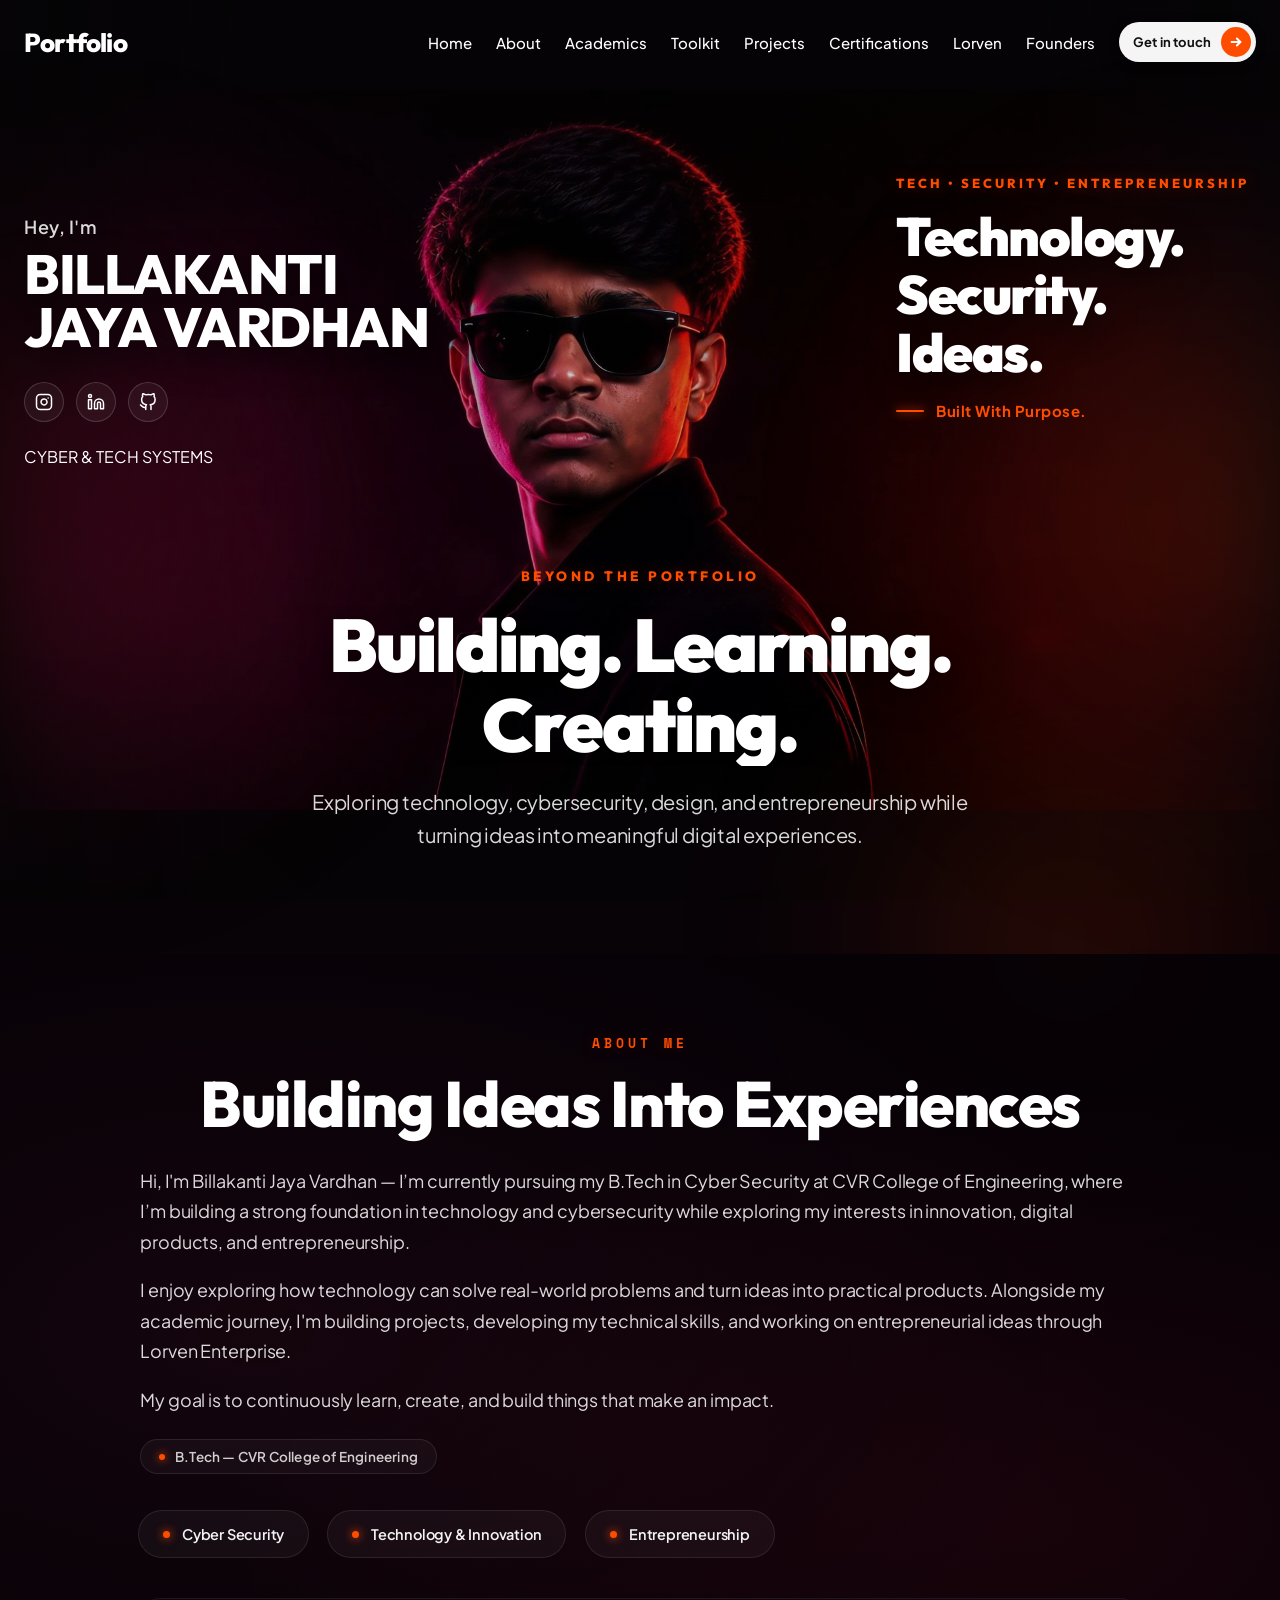
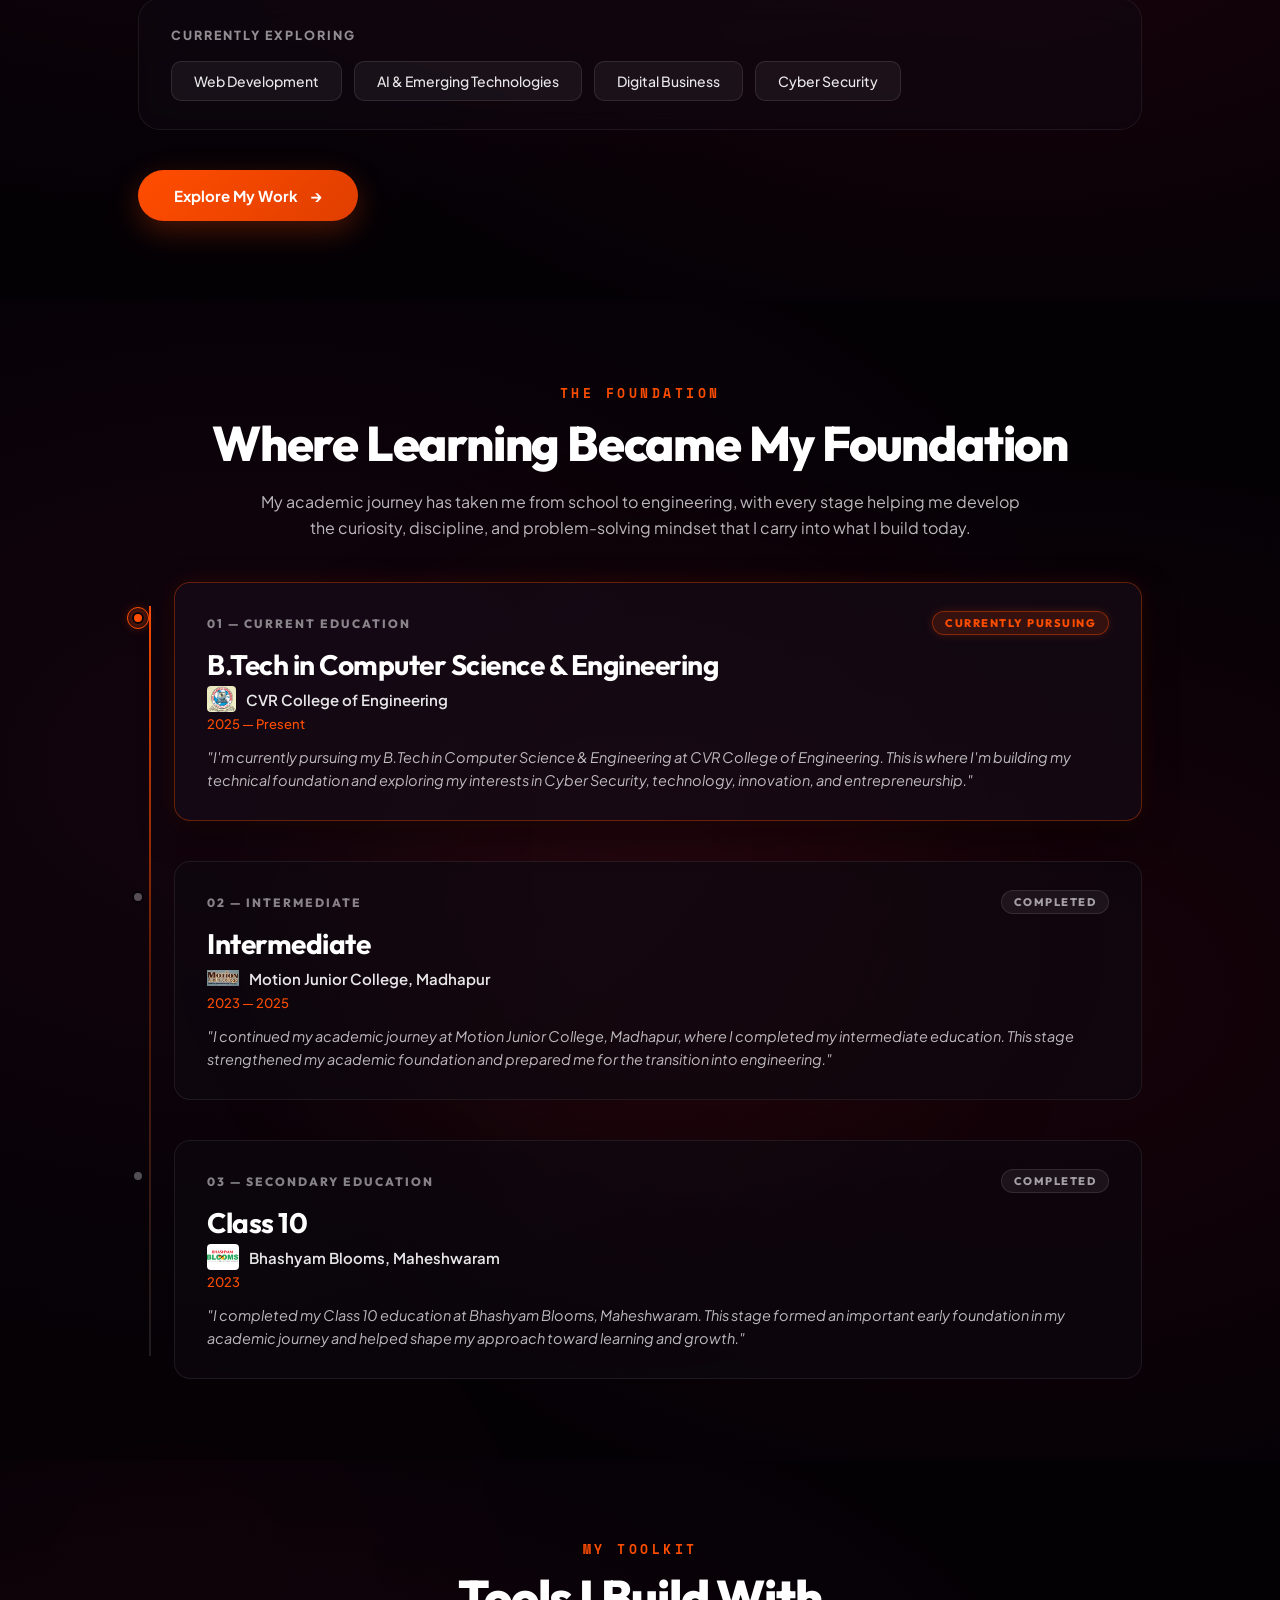
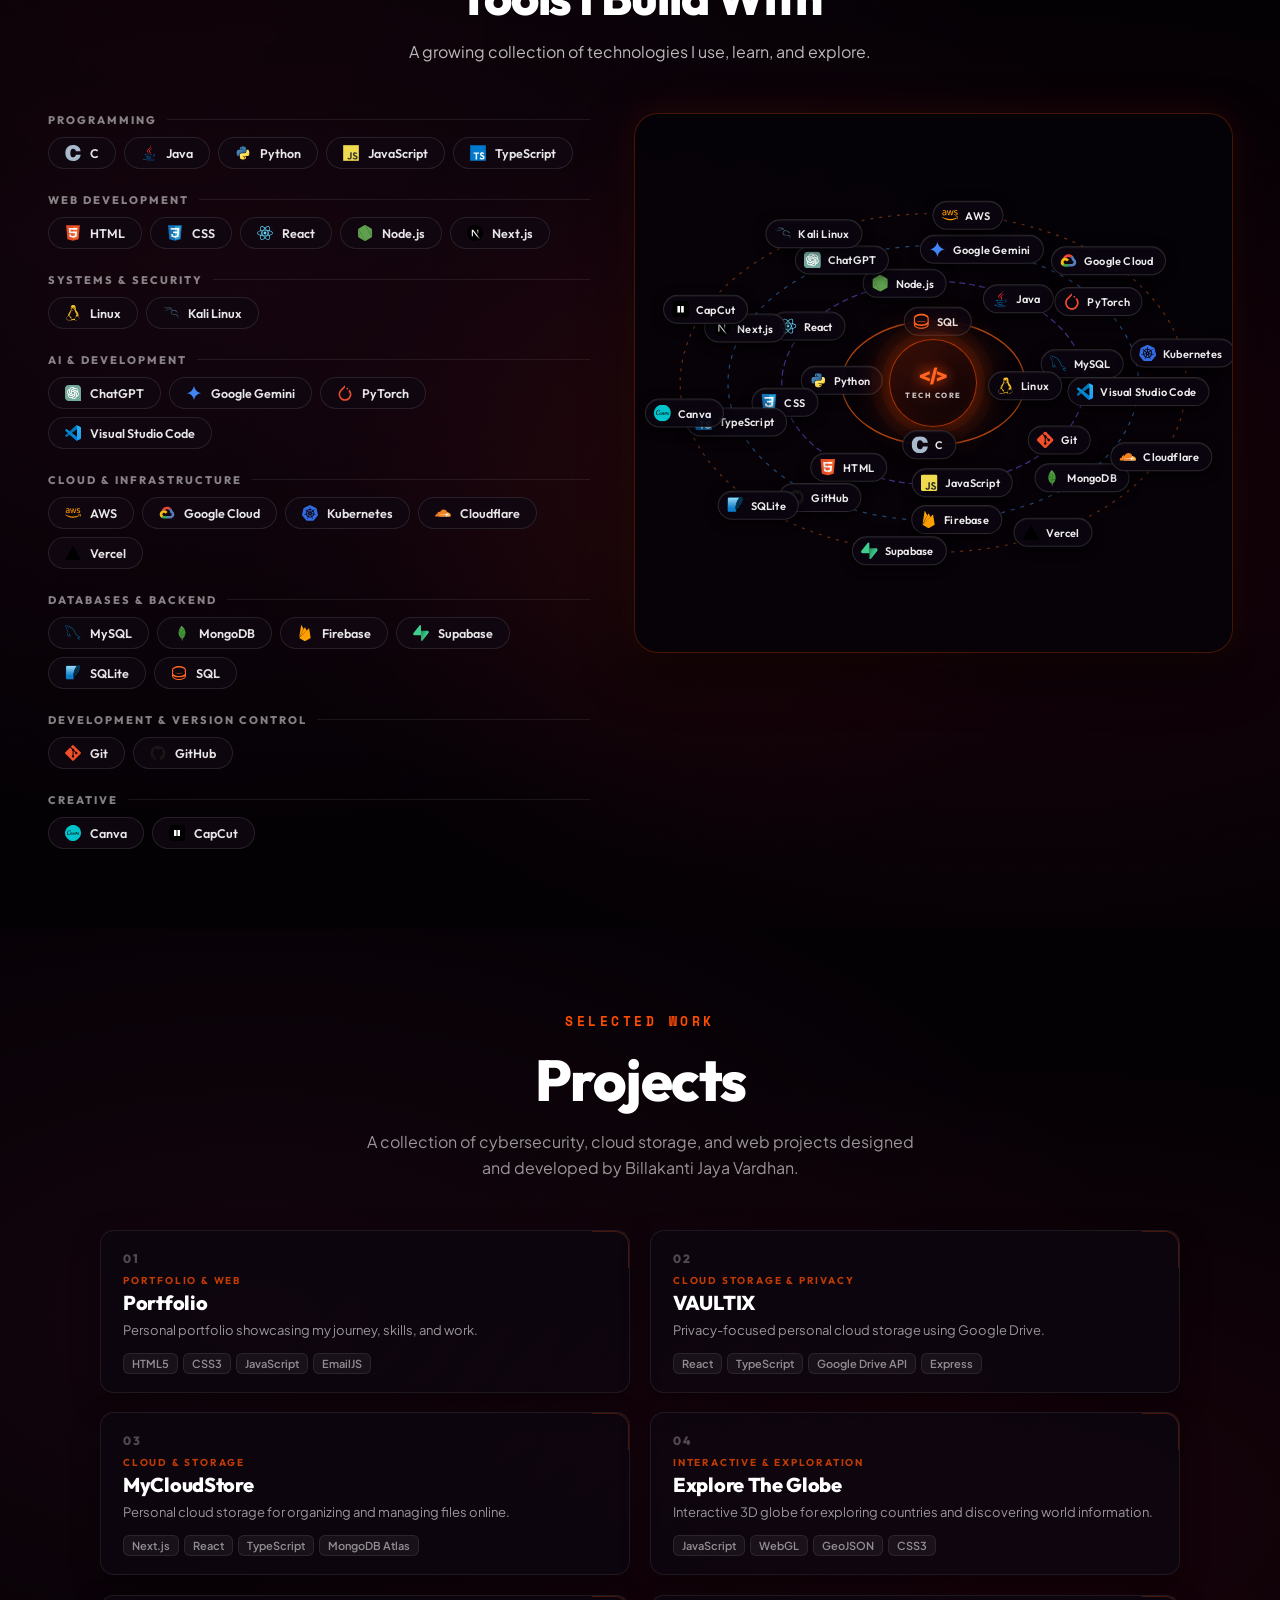
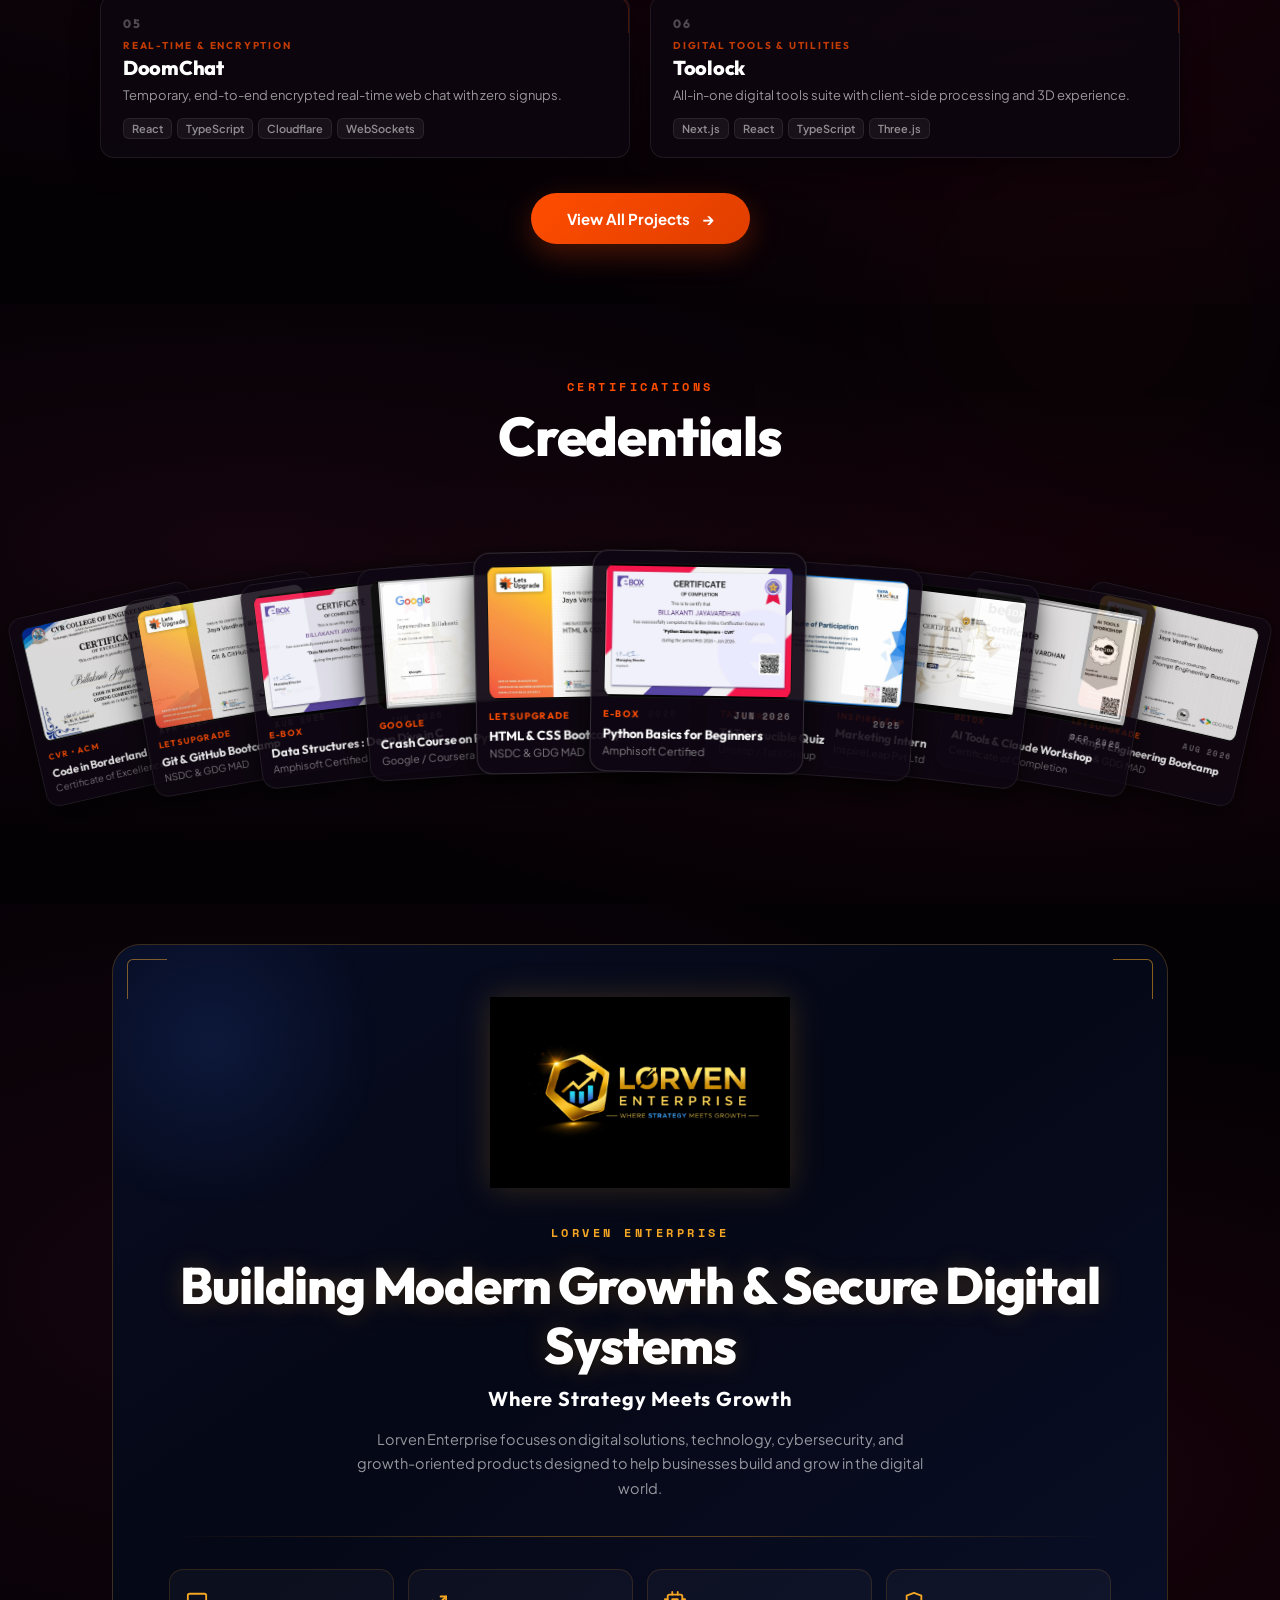
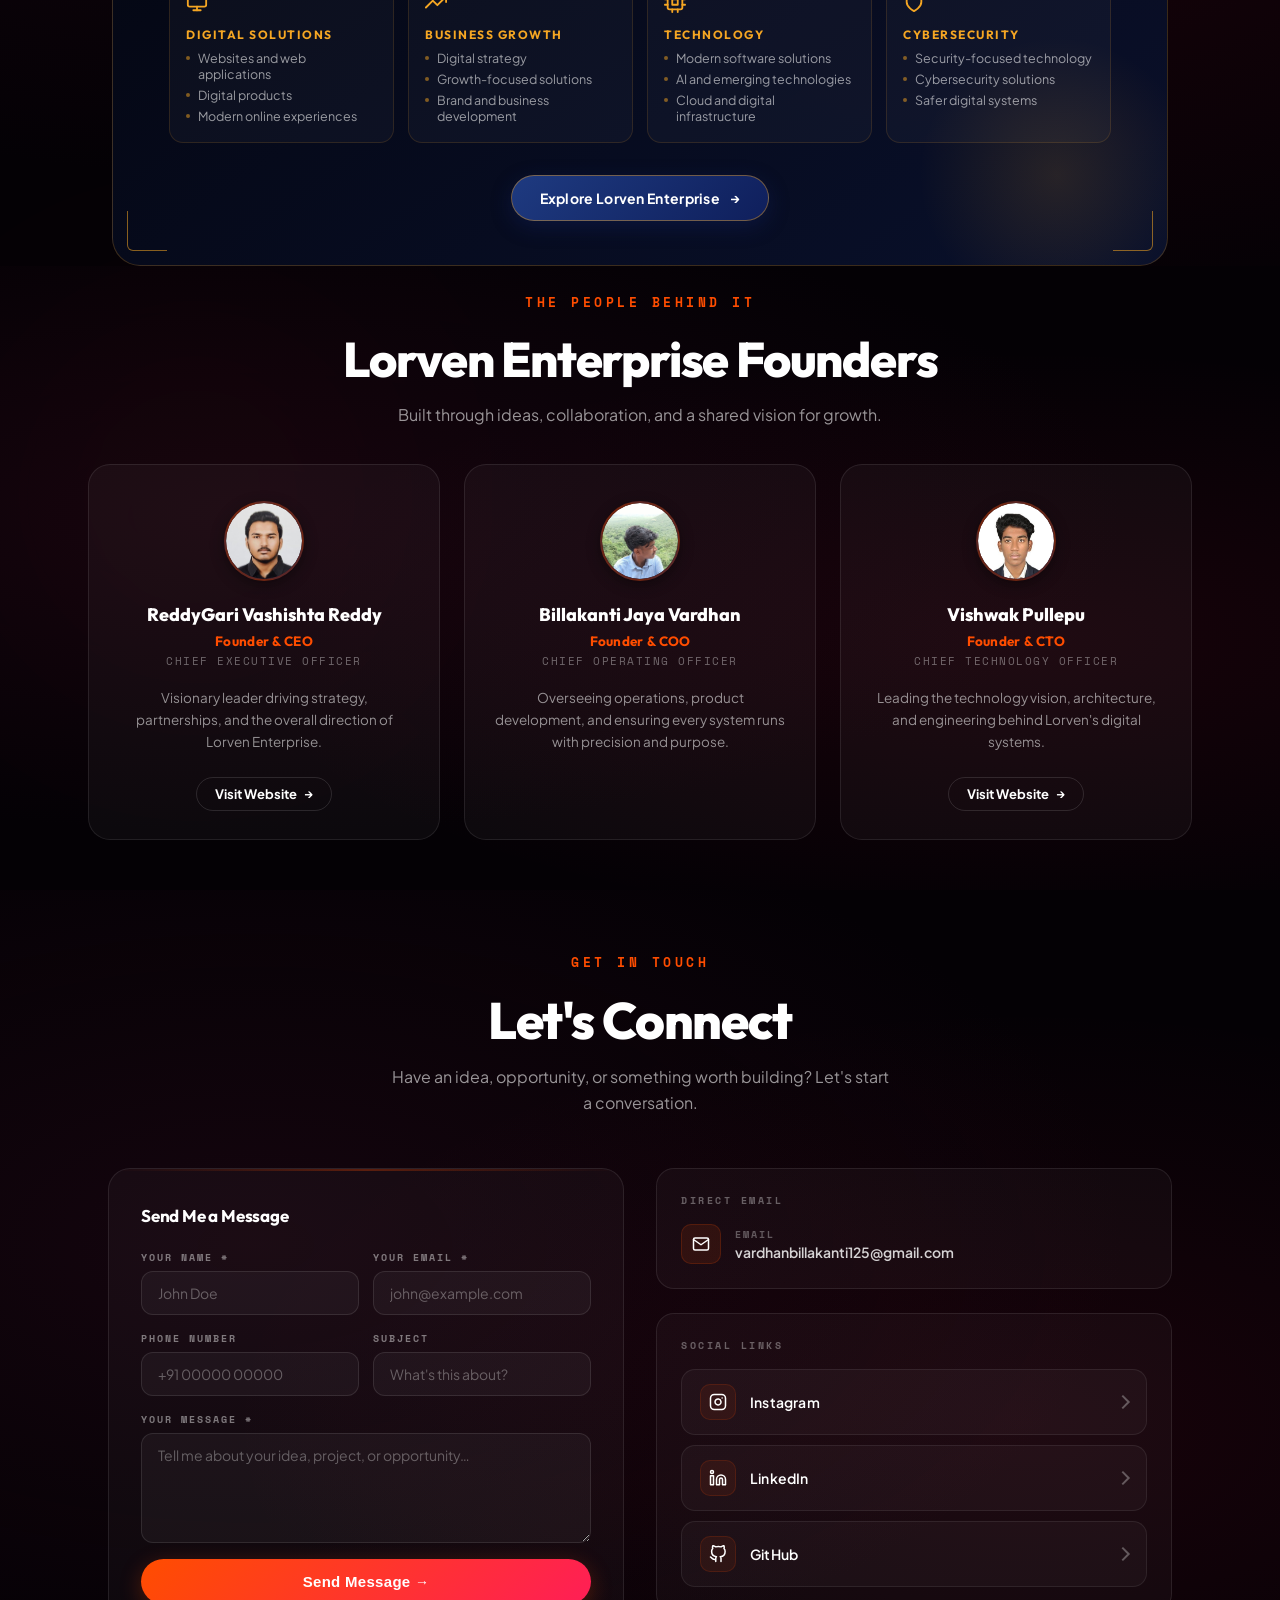
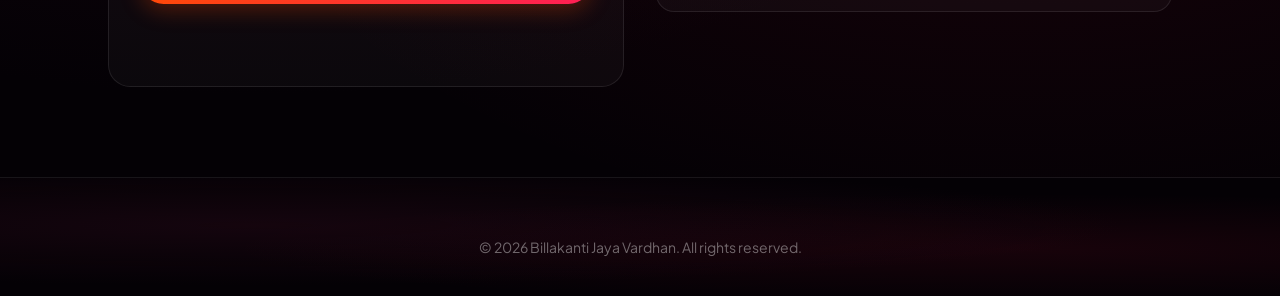
==== commit 55d2d1d6: "Fix mobile menu contact button text color" ====
--- a/index.html
+++ b/index.html
@@ -285,7 +285,7 @@
     <a href="#lorven"        class="mobile-nav-link" data-mobile-nav>Lorven</a>
     <a href="#founders"      class="mobile-nav-link" data-mobile-nav>Founders</a>
     <a href="#contact" class="mobile-nav-cta" data-mobile-nav>
-      Get in touch
+      <span class="mobile-nav-cta-text">Get in touch</span>
       <span class="mobile-nav-cta-circle">
         <svg width="16" height="16" viewBox="0 0 16 16" fill="none" stroke="#fff" stroke-width="2.2" stroke-linecap="round" stroke-linejoin="round" aria-hidden="true"><polyline points="3 8 13 8"/><polyline points="9 4 13 8 9 12"/></svg>
       </span>
--- a/css/style.css
+++ b/css/style.css
@@ -2711,23 +2711,36 @@
       color: var(--accent-orange);
       transform: translateX(4px);
     }
-    .mobile-nav-cta {
-      display: inline-flex;
-      align-items: center;
-      gap: 10px;
-      margin-top: 28px;
-      background: rgba(255,255,255,0.95);
-      color: #111;
-      text-decoration: none;
-      font-size: 16px;
-      font-weight: 700;
-      padding: 12px 12px 12px 22px;
-      border-radius: 100px;
-      letter-spacing: 0.15px;
-      box-shadow: 0 4px 18px rgba(0,0,0,0.35);
-      transition: transform 0.25s ease;
-    }
-    .mobile-nav-cta:hover { transform: scale(1.03); }
+    .mobile-nav-cta,
+    a.mobile-nav-cta,
+    a.mobile-nav-cta:link,
+    a.mobile-nav-cta:visited,
+    a.mobile-nav-cta:hover,
+    a.mobile-nav-cta:active,
+    a.mobile-nav-cta:focus {
+      display: inline-flex !important;
+      align-items: center !important;
+      gap: 10px !important;
+      margin-top: 28px !important;
+      background: rgba(255, 255, 255, 0.95) !important;
+      color: #111111 !important;
+      text-decoration: none !important;
+      font-size: 16px !important;
+      font-weight: 700 !important;
+      padding: 12px 12px 12px 22px !important;
+      border-radius: 100px !important;
+      letter-spacing: 0.15px !important;
+      box-shadow: 0 4px 18px rgba(0, 0, 0, 0.35) !important;
+      transition: transform 0.25s ease !important;
+    }
+    .mobile-nav-cta:hover,
+    a.mobile-nav-cta:hover {
+      transform: scale(1.03) !important;
+      color: #111111 !important;
+    }
+    .mobile-nav-cta-text {
+      color: #111111 !important;
+    }
     .mobile-nav-cta-circle {
       width: 36px;
       height: 36px;
@@ -2736,6 +2749,7 @@
       display: flex;
       align-items: center;
       justify-content: center;
+      flex-shrink: 0;
     }
     .mobile-nav-close {
       position: absolute;
@@ -5046,36 +5060,52 @@
         cursor: pointer;
         box-shadow: 0 16px 36px rgba(0, 0, 0, 0.6), 0 0 16px rgba(0, 0, 0, 0.4);
         user-select: none;
-        transform-origin: center bottom;
+        transform-origin: center center;
+        transform: translateY(var(--card-y, 0px)) rotate(var(--card-rot, 0deg)) scale(var(--card-scale, 1));
         transition:
-          transform 0.4s cubic-bezier(0.22, 1, 0.36, 1),
-          box-shadow 0.4s ease,
-          border-color 0.35s ease,
-          opacity 0.35s ease;
+          transform 0.28s cubic-bezier(0.16, 1, 0.3, 1),
+          box-shadow 0.28s ease,
+          border-color 0.22s ease,
+          opacity 0.22s ease;
         will-change: transform;
       }
 
+      /* Stable hover safety bridge: preserves cursor hit area during elevation */
+      .cert-fan-card::before {
+        content: '';
+        position: absolute;
+        inset: -14px -6px -26px -6px;
+        border-radius: 20px;
+        pointer-events: none;
+        z-index: -1;
+      }
+
+      .cert-fan-card:hover::before,
+      .cert-fan-card:focus-visible::before {
+        pointer-events: auto;
+      }
+
       /* 10-Card Symmetrical Resting Positions */
-      .cert-fan-card:nth-child(1) { transform: translateY(34px) rotate(-13deg) scale(0.86); z-index: 1; opacity: 0.85; }
-      .cert-fan-card:nth-child(2) { transform: translateY(24px) rotate(-10deg) scale(0.89); z-index: 2; opacity: 0.88; }
-      .cert-fan-card:nth-child(3) { transform: translateY(16px) rotate(-7deg) scale(0.92); z-index: 3; opacity: 0.92; }
-      .cert-fan-card:nth-child(4) { transform: translateY(9px) rotate(-4deg) scale(0.95); z-index: 4; opacity: 0.95; }
-      .cert-fan-card:nth-child(5) { transform: translateY(2px) rotate(-1deg) scale(0.99); z-index: 5; opacity: 1; border-color: rgba(255, 255, 255, 0.16); }
-      .cert-fan-card:nth-child(6) { transform: translateY(2px) rotate(1deg) scale(0.99); z-index: 5; opacity: 1; border-color: rgba(255, 255, 255, 0.16); }
-      .cert-fan-card:nth-child(7) { transform: translateY(9px) rotate(4deg) scale(0.95); z-index: 4; opacity: 0.95; }
-      .cert-fan-card:nth-child(8) { transform: translateY(16px) rotate(7deg) scale(0.92); z-index: 3; opacity: 0.92; }
-      .cert-fan-card:nth-child(9) { transform: translateY(24px) rotate(10deg) scale(0.89); z-index: 2; opacity: 0.88; }
-      .cert-fan-card:nth-child(10) { transform: translateY(34px) rotate(13deg) scale(0.86); z-index: 1; opacity: 0.85; }
+      .cert-fan-card:nth-child(1)  { --card-y: 34px; --card-rot: -13deg; --card-scale: 0.86; --card-hover-scale: 0.94; z-index: 1; opacity: 0.85; }
+      .cert-fan-card:nth-child(2)  { --card-y: 24px; --card-rot: -10deg; --card-scale: 0.89; --card-hover-scale: 0.97; z-index: 2; opacity: 0.88; }
+      .cert-fan-card:nth-child(3)  { --card-y: 16px; --card-rot: -7deg;  --card-scale: 0.92; --card-hover-scale: 1.00; z-index: 3; opacity: 0.92; }
+      .cert-fan-card:nth-child(4)  { --card-y: 9px;  --card-rot: -4deg;  --card-scale: 0.95; --card-hover-scale: 1.03; z-index: 4; opacity: 0.95; }
+      .cert-fan-card:nth-child(5)  { --card-y: 2px;  --card-rot: -1deg;  --card-scale: 0.99; --card-hover-scale: 1.07; z-index: 5; opacity: 1; border-color: rgba(255, 255, 255, 0.16); }
+      .cert-fan-card:nth-child(6)  { --card-y: 2px;  --card-rot: 1deg;   --card-scale: 0.99; --card-hover-scale: 1.07; z-index: 5; opacity: 1; border-color: rgba(255, 255, 255, 0.16); }
+      .cert-fan-card:nth-child(7)  { --card-y: 9px;  --card-rot: 4deg;   --card-scale: 0.95; --card-hover-scale: 1.03; z-index: 4; opacity: 0.95; }
+      .cert-fan-card:nth-child(8)  { --card-y: 16px; --card-rot: 7deg;   --card-scale: 0.92; --card-hover-scale: 1.00; z-index: 3; opacity: 0.92; }
+      .cert-fan-card:nth-child(9)  { --card-y: 24px; --card-rot: 10deg;  --card-scale: 0.89; --card-hover-scale: 0.97; z-index: 2; opacity: 0.88; }
+      .cert-fan-card:nth-child(10) { --card-y: 34px; --card-rot: 13deg;  --card-scale: 0.86; --card-hover-scale: 0.94; z-index: 1; opacity: 0.85; }
 
       .cert-fan-card:hover,
       .cert-fan-card:focus-visible {
-        transform: translateY(-28px) rotate(0deg) scale(1.15) !important;
+        transform: translateY(calc(var(--card-y, 0px) - 12px)) rotate(var(--card-rot, 0deg)) scale(var(--card-hover-scale, 1.04)) !important;
         z-index: 35 !important;
         opacity: 1 !important;
         border-color: rgba(255, 77, 0, 0.7) !important;
         box-shadow:
-          0 26px 60px rgba(0, 0, 0, 0.9),
-          0 0 35px rgba(255, 77, 0, 0.3) !important;
+          0 22px 48px rgba(0, 0, 0, 0.85),
+          0 0 28px rgba(255, 77, 0, 0.3) !important;
         outline: none;
       }
     }
@@ -5085,16 +5115,16 @@
         width: 180px;
         margin: 0 -44px;
       }
-      .cert-fan-card:nth-child(1) { transform: translateY(26px) rotate(-11deg) scale(0.86); }
-      .cert-fan-card:nth-child(2) { transform: translateY(18px) rotate(-8deg) scale(0.89); }
-      .cert-fan-card:nth-child(3) { transform: translateY(12px) rotate(-5deg) scale(0.92); }
-      .cert-fan-card:nth-child(4) { transform: translateY(6px) rotate(-3deg) scale(0.95); }
-      .cert-fan-card:nth-child(5) { transform: translateY(1px) rotate(-1deg) scale(0.99); }
-      .cert-fan-card:nth-child(6) { transform: translateY(1px) rotate(1deg) scale(0.99); }
-      .cert-fan-card:nth-child(7) { transform: translateY(6px) rotate(3deg) scale(0.95); }
-      .cert-fan-card:nth-child(8) { transform: translateY(12px) rotate(5deg) scale(0.92); }
-      .cert-fan-card:nth-child(9) { transform: translateY(18px) rotate(8deg) scale(0.89); }
-      .cert-fan-card:nth-child(10) { transform: translateY(26px) rotate(11deg) scale(0.86); }
+      .cert-fan-card:nth-child(1)  { --card-y: 26px; --card-rot: -11deg; --card-scale: 0.86; --card-hover-scale: 0.94; }
+      .cert-fan-card:nth-child(2)  { --card-y: 18px; --card-rot: -8deg;  --card-scale: 0.89; --card-hover-scale: 0.97; }
+      .cert-fan-card:nth-child(3)  { --card-y: 12px; --card-rot: -5deg;  --card-scale: 0.92; --card-hover-scale: 1.00; }
+      .cert-fan-card:nth-child(4)  { --card-y: 6px;  --card-rot: -3deg;  --card-scale: 0.95; --card-hover-scale: 1.03; }
+      .cert-fan-card:nth-child(5)  { --card-y: 1px;  --card-rot: -1deg;  --card-scale: 0.99; --card-hover-scale: 1.07; }
+      .cert-fan-card:nth-child(6)  { --card-y: 1px;  --card-rot: 1deg;   --card-scale: 0.99; --card-hover-scale: 1.07; }
+      .cert-fan-card:nth-child(7)  { --card-y: 6px;  --card-rot: 3deg;   --card-scale: 0.95; --card-hover-scale: 1.03; }
+      .cert-fan-card:nth-child(8)  { --card-y: 12px; --card-rot: 5deg;   --card-scale: 0.92; --card-hover-scale: 1.00; }
+      .cert-fan-card:nth-child(9)  { --card-y: 18px; --card-rot: 8deg;   --card-scale: 0.89; --card-hover-scale: 0.97; }
+      .cert-fan-card:nth-child(10) { --card-y: 26px; --card-rot: 11deg;  --card-scale: 0.86; --card-hover-scale: 0.94; }
     }
 
     @media (min-width: 768px) and (max-width: 960px) {
@@ -5103,16 +5133,16 @@
         margin: 0 -40px;
         padding: 9px;
       }
-      .cert-fan-card:nth-child(1) { transform: translateY(20px) rotate(-9deg) scale(0.86); }
-      .cert-fan-card:nth-child(2) { transform: translateY(14px) rotate(-7deg) scale(0.89); }
-      .cert-fan-card:nth-child(3) { transform: translateY(9px) rotate(-5deg) scale(0.92); }
-      .cert-fan-card:nth-child(4) { transform: translateY(4px) rotate(-2deg) scale(0.95); }
-      .cert-fan-card:nth-child(5) { transform: translateY(0px) rotate(-1deg) scale(0.99); }
-      .cert-fan-card:nth-child(6) { transform: translateY(0px) rotate(1deg) scale(0.99); }
-      .cert-fan-card:nth-child(7) { transform: translateY(4px) rotate(2deg) scale(0.95); }
-      .cert-fan-card:nth-child(8) { transform: translateY(9px) rotate(5deg) scale(0.92); }
-      .cert-fan-card:nth-child(9) { transform: translateY(14px) rotate(7deg) scale(0.89); }
-      .cert-fan-card:nth-child(10) { transform: translateY(20px) rotate(9deg) scale(0.86); }
+      .cert-fan-card:nth-child(1)  { --card-y: 20px; --card-rot: -9deg; --card-scale: 0.86; --card-hover-scale: 0.94; }
+      .cert-fan-card:nth-child(2)  { --card-y: 14px; --card-rot: -7deg; --card-scale: 0.89; --card-hover-scale: 0.97; }
+      .cert-fan-card:nth-child(3)  { --card-y: 9px;  --card-rot: -5deg; --card-scale: 0.92; --card-hover-scale: 1.00; }
+      .cert-fan-card:nth-child(4)  { --card-y: 4px;  --card-rot: -2deg; --card-scale: 0.95; --card-hover-scale: 1.03; }
+      .cert-fan-card:nth-child(5)  { --card-y: 0px;  --card-rot: -1deg; --card-scale: 0.99; --card-hover-scale: 1.07; }
+      .cert-fan-card:nth-child(6)  { --card-y: 0px;  --card-rot: 1deg;  --card-scale: 0.99; --card-hover-scale: 1.07; }
+      .cert-fan-card:nth-child(7)  { --card-y: 4px;  --card-rot: 2deg;  --card-scale: 0.95; --card-hover-scale: 1.03; }
+      .cert-fan-card:nth-child(8)  { --card-y: 9px;  --card-rot: 5deg;  --card-scale: 0.92; --card-hover-scale: 1.00; }
+      .cert-fan-card:nth-child(9)  { --card-y: 14px; --card-rot: 7deg;  --card-scale: 0.89; --card-hover-scale: 0.97; }
+      .cert-fan-card:nth-child(10) { --card-y: 20px; --card-rot: 9deg;  --card-scale: 0.86; --card-hover-scale: 0.94; }
     }
 
     /* ══════════════════════════════════════════════
@@ -5201,6 +5231,9 @@
         margin: 0;
         z-index: 1;
       }
+      .cert-fan-card::before {
+        display: none;
+      }
       .cert-fan-card:hover,
       .cert-fan-card:active {
         transform: translateY(-2px);
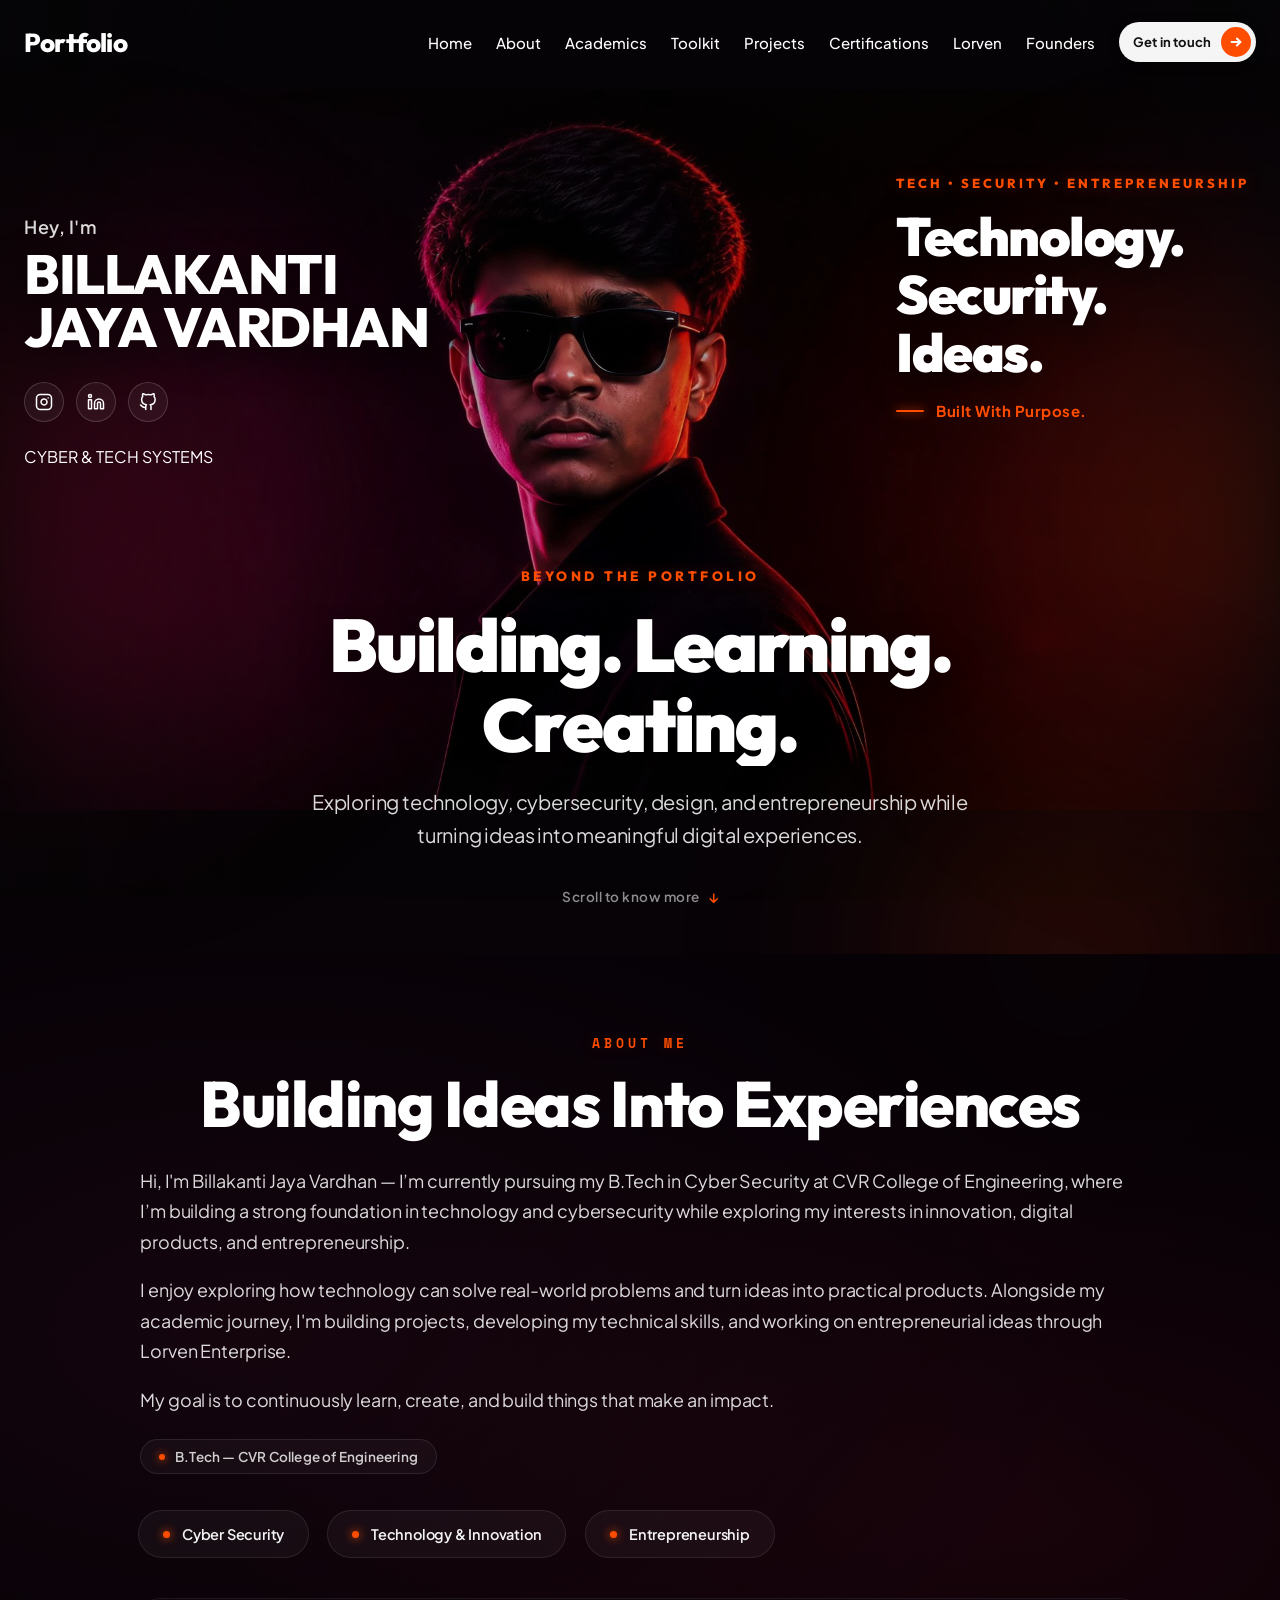
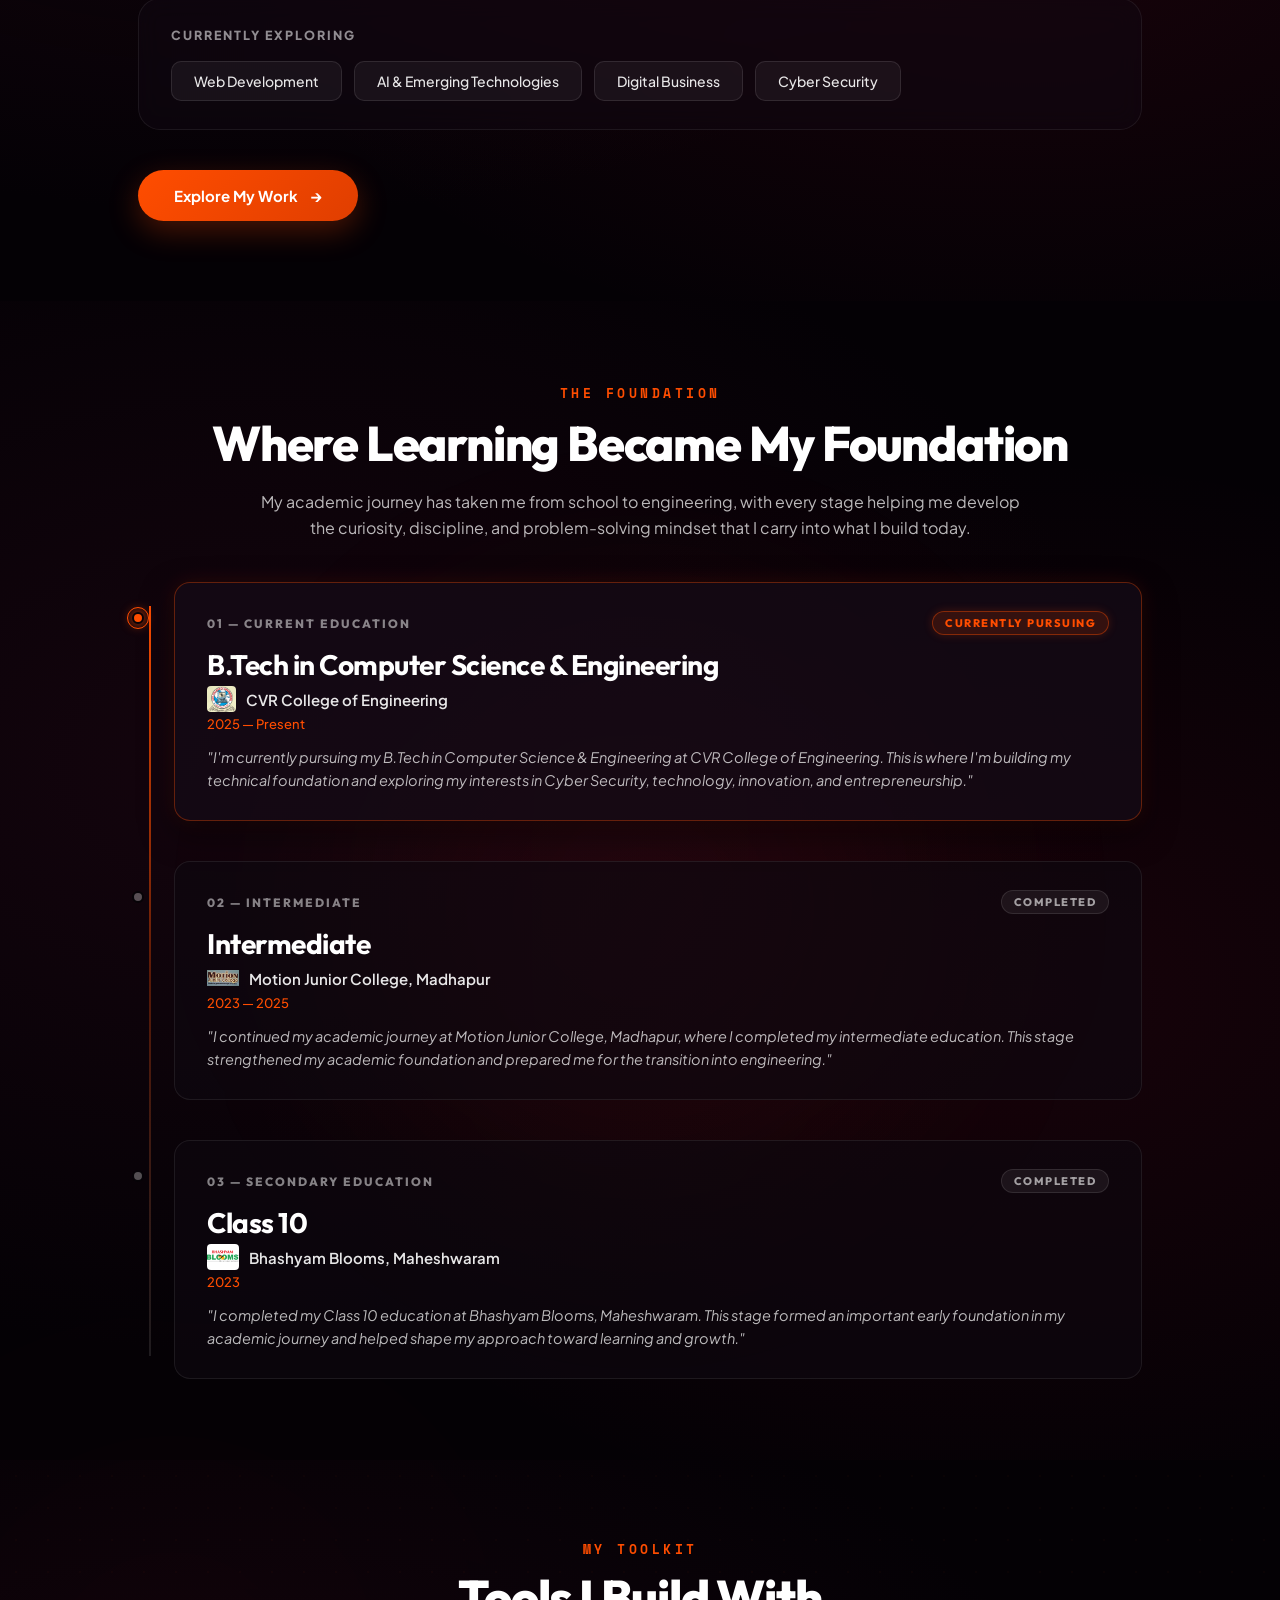
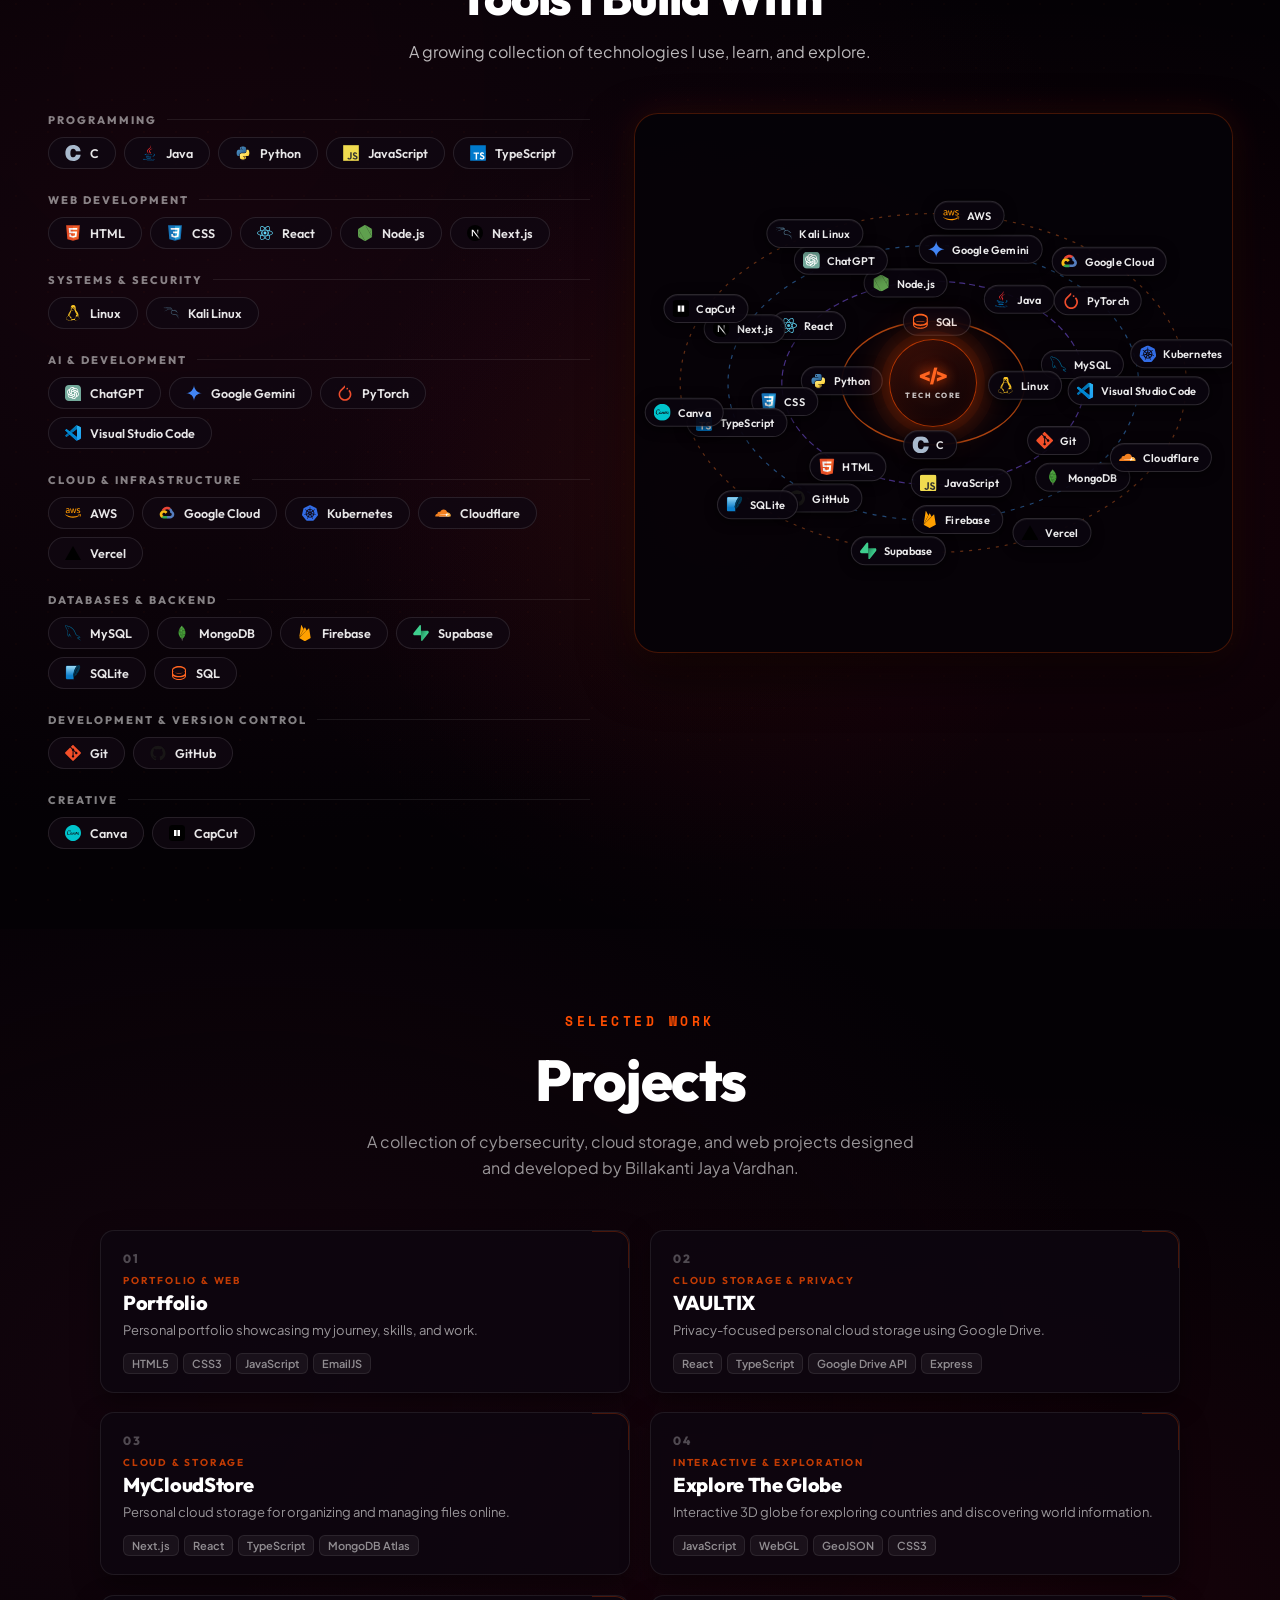
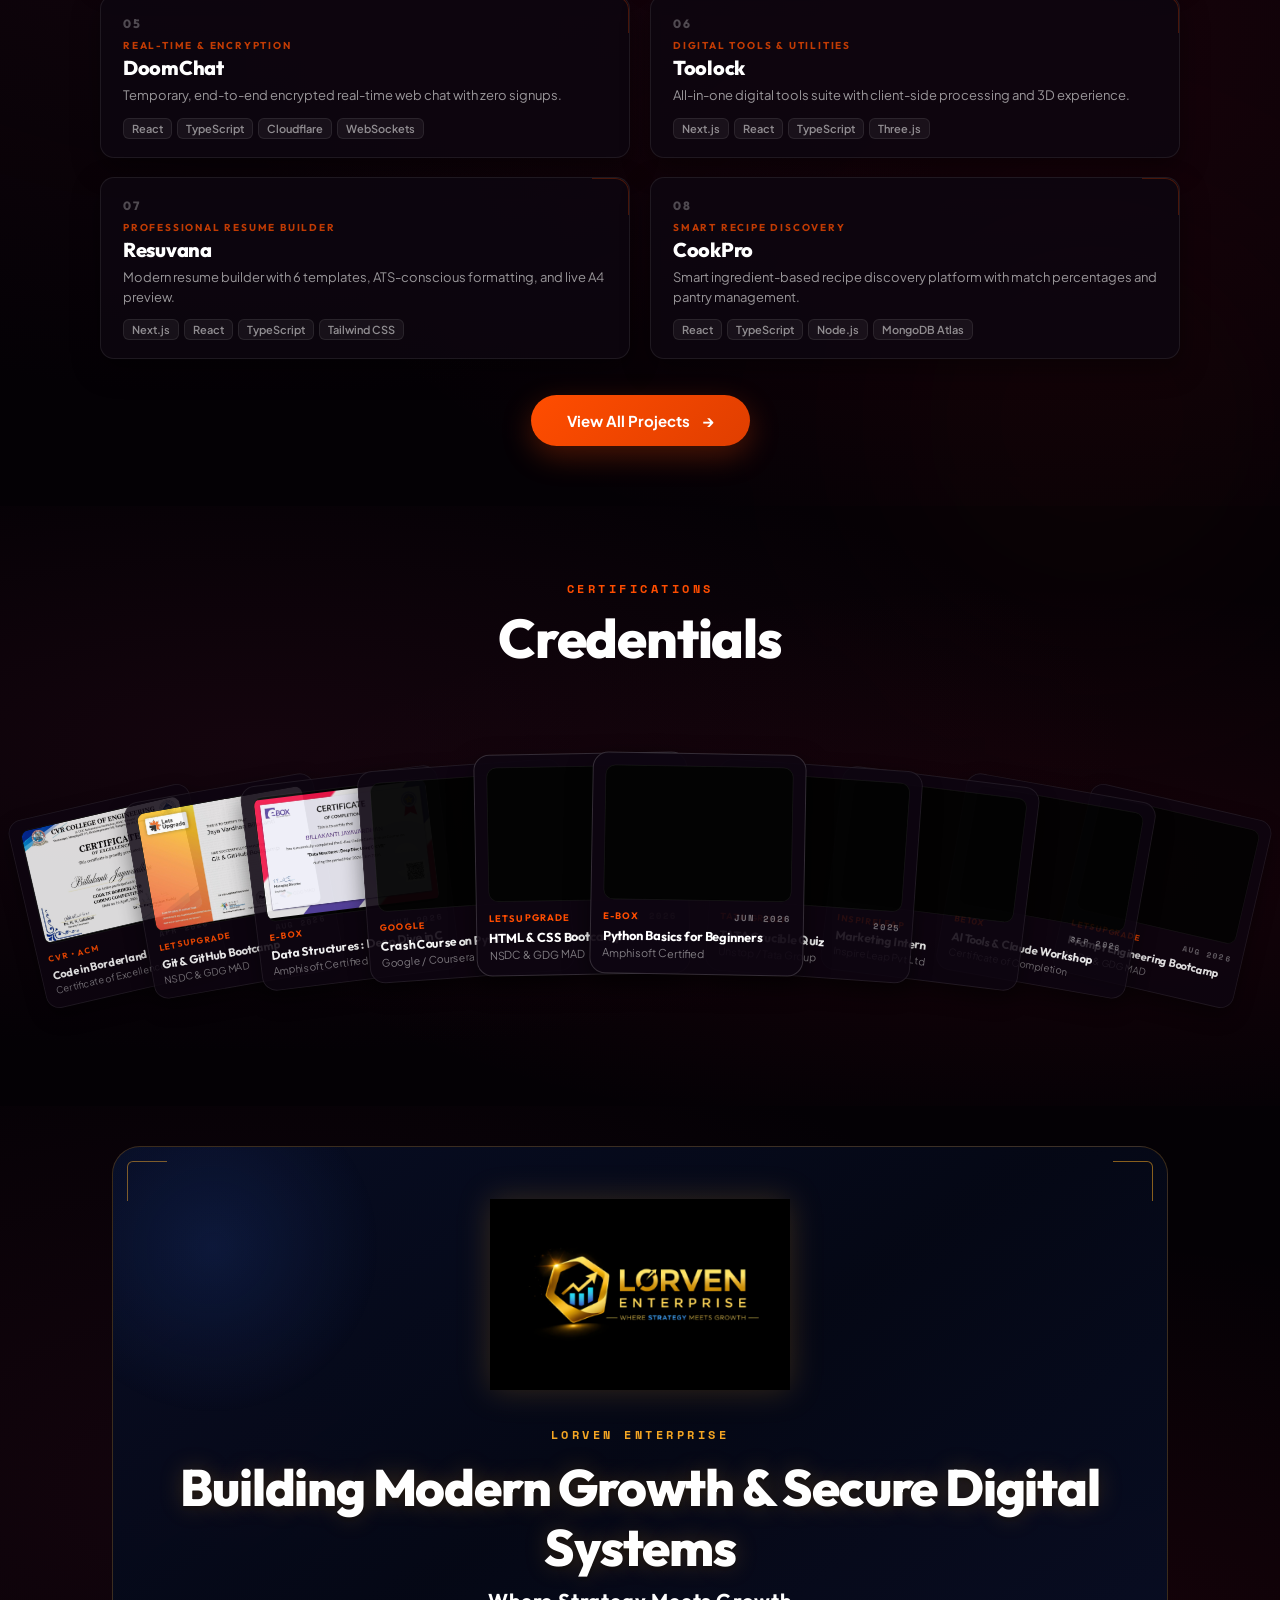
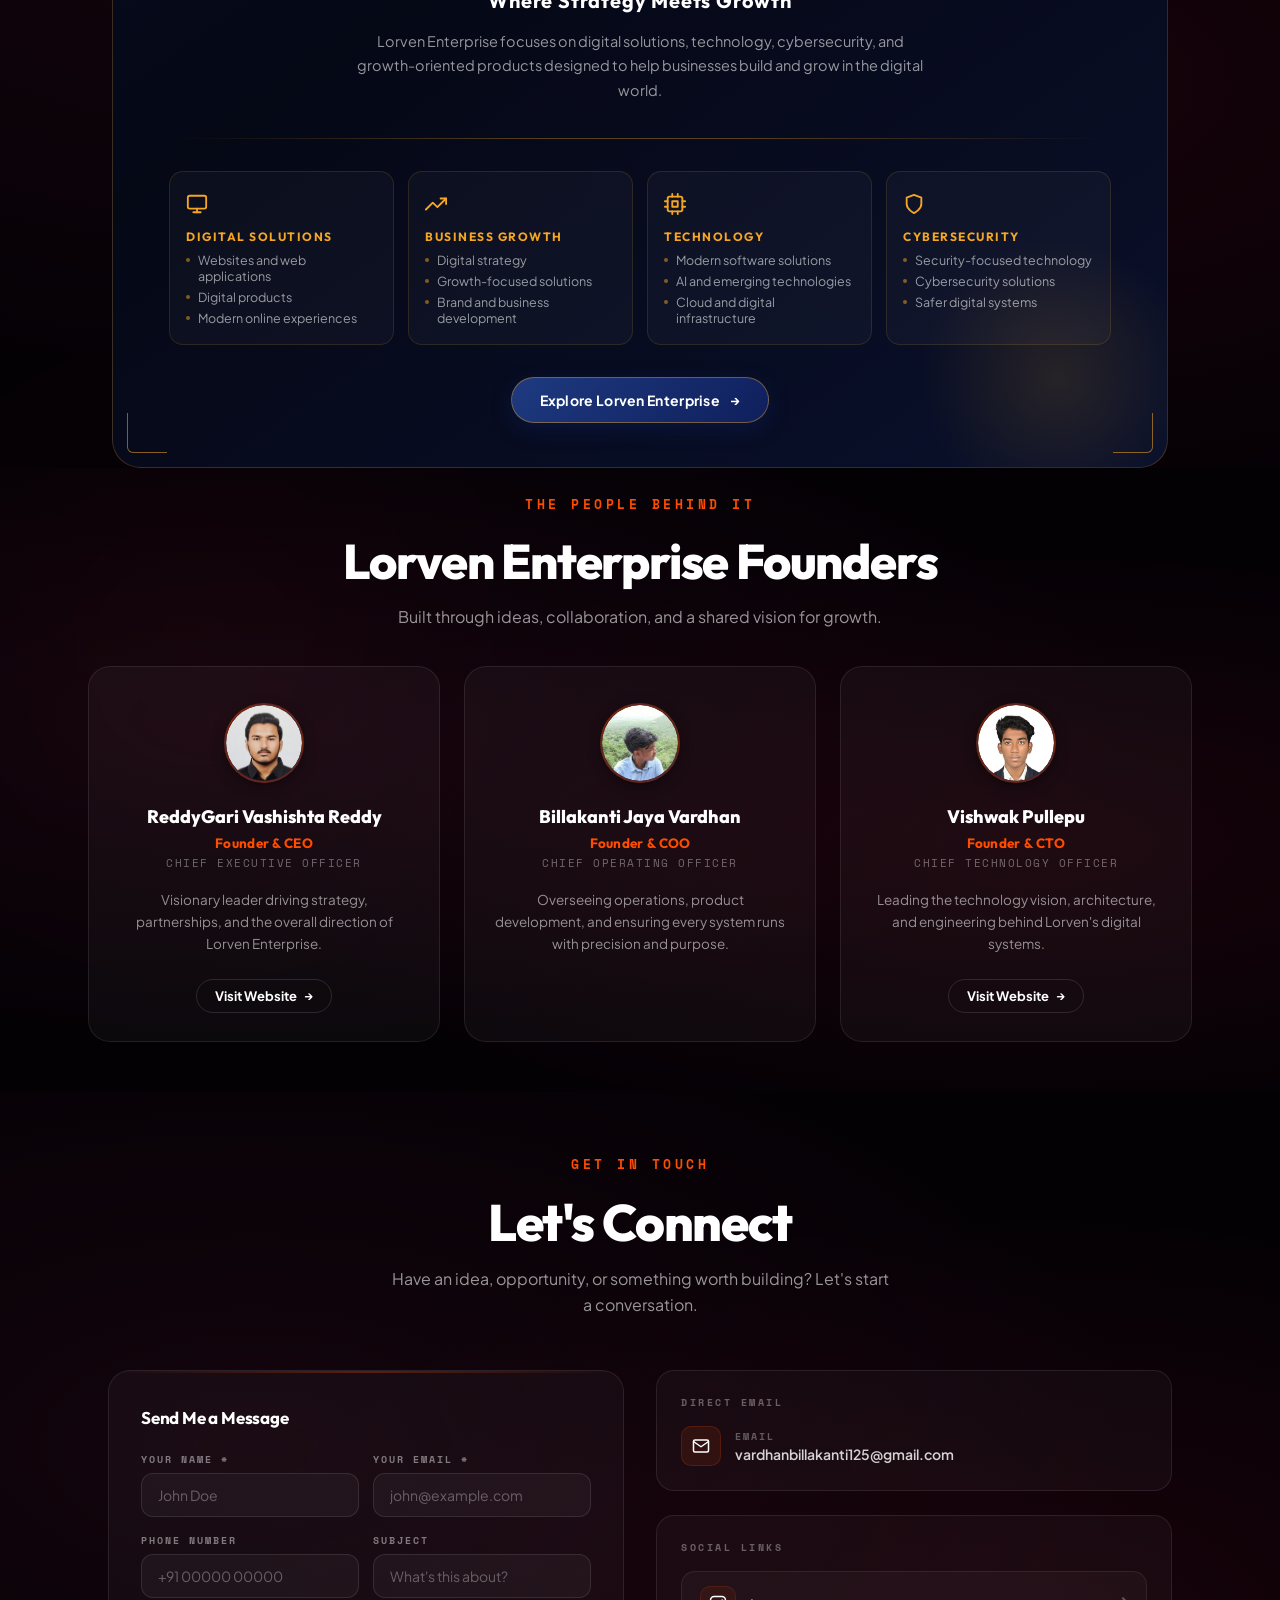
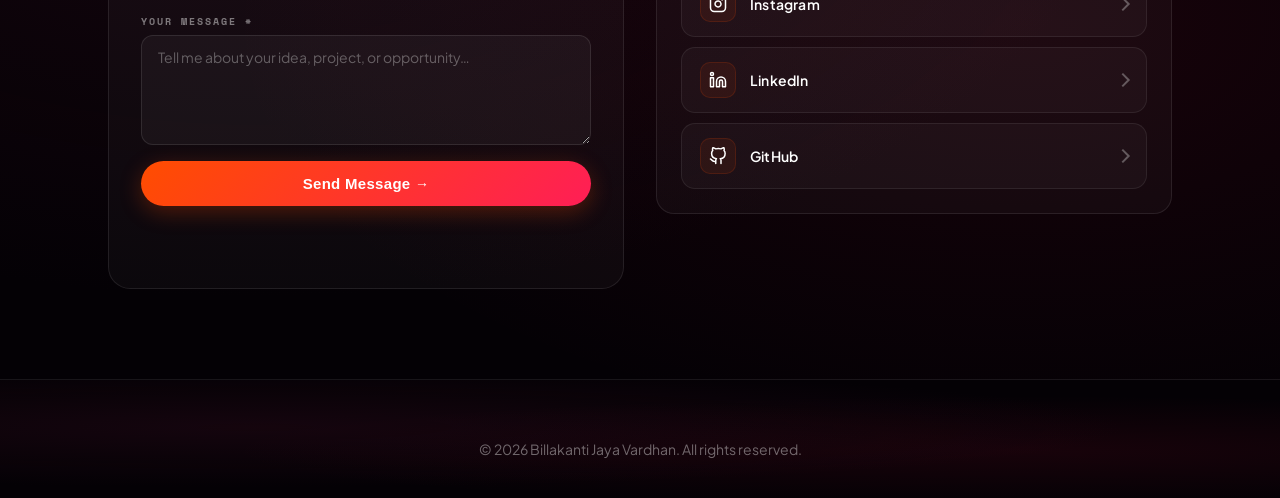
==== commit a2c941a7: "Add Resuvana and CookPro projects" ====
--- a/index.html
+++ b/index.html
@@ -190,6 +190,38 @@
         "creator": {
           "@id": "https://vardhanbillakanti.vercel.app/#person"
         }
+      },
+      {
+        "@type": "WebApplication",
+        "@id": "https://resuvana.vercel.app/#app",
+        "name": "Resuvana",
+        "url": "https://resuvana.vercel.app/",
+        "applicationCategory": "BusinessApplication",
+        "operatingSystem": "Web Browser",
+        "browserRequirements": "Requires JavaScript. Requires HTML5.",
+        "description": "A modern resume-building web application designed for students, fresh graduates, and experienced professionals with six professional resume templates, live A4 preview, multi-page support, and ATS-conscious formatting.",
+        "author": {
+          "@id": "https://vardhanbillakanti.vercel.app/#person"
+        },
+        "creator": {
+          "@id": "https://vardhanbillakanti.vercel.app/#person"
+        }
+      },
+      {
+        "@type": "WebApplication",
+        "@id": "https://cookpro.vercel.app/#app",
+        "name": "CookPro",
+        "url": "https://cookpro.vercel.app/",
+        "applicationCategory": "LifestyleApplication",
+        "operatingSystem": "Web Browser",
+        "browserRequirements": "Requires JavaScript. Requires HTML5.",
+        "description": "A full-stack smart recipe discovery platform that helps users discover recipes based on ingredients they already have, with transparent recipe match percentages, relevance ranking, personal pantry, saved cookbook, and shopping list.",
+        "author": {
+          "@id": "https://vardhanbillakanti.vercel.app/#person"
+        },
+        "creator": {
+          "@id": "https://vardhanbillakanti.vercel.app/#person"
+        }
       }
     ]
   }
@@ -761,6 +793,40 @@
             </div>
           </a>
 
+          <!-- Card 07: Resuvana -->
+          <a href="https://resuvana.vercel.app/" target="_blank" rel="noopener noreferrer" class="proj-card" data-proj-index="6" aria-label="Visit Live Resuvana Project">
+            <div class="proj-card-spotlight"></div>
+            <div class="proj-card-top">
+              <span class="proj-num">07</span>
+            </div>
+            <div class="proj-category">PROFESSIONAL RESUME BUILDER</div>
+            <h3 class="proj-title">Resuvana</h3>
+            <p class="proj-desc">Modern resume builder with 6 templates, ATS-conscious formatting, and live A4 preview.</p>
+            <div class="proj-tags">
+              <span class="proj-tag">Next.js</span>
+              <span class="proj-tag">React</span>
+              <span class="proj-tag">TypeScript</span>
+              <span class="proj-tag">Tailwind CSS</span>
+            </div>
+          </a>
+
+          <!-- Card 08: CookPro -->
+          <a href="https://cookpro.vercel.app/" target="_blank" rel="noopener noreferrer" class="proj-card" data-proj-index="7" aria-label="Visit Live CookPro Project">
+            <div class="proj-card-spotlight"></div>
+            <div class="proj-card-top">
+              <span class="proj-num">08</span>
+            </div>
+            <div class="proj-category">SMART RECIPE DISCOVERY</div>
+            <h3 class="proj-title">CookPro</h3>
+            <p class="proj-desc">Smart ingredient-based recipe discovery platform with match percentages and pantry management.</p>
+            <div class="proj-tags">
+              <span class="proj-tag">React</span>
+              <span class="proj-tag">TypeScript</span>
+              <span class="proj-tag">Node.js</span>
+              <span class="proj-tag">MongoDB Atlas</span>
+            </div>
+          </a>
+
         </div>
 
         <!-- View All Projects CTA -->
--- a/css/style.css
+++ b/css/style.css
@@ -2664,6 +2664,7 @@
       padding: 4px;
       z-index: 1001;
       -webkit-tap-highlight-color: transparent;
+      transition: opacity 0.2s ease, visibility 0.2s ease;
     }
     .nav-hamburger span {
       display: block;
@@ -2673,15 +2674,18 @@
       transition: transform 0.3s ease, opacity 0.3s ease, width 0.3s ease;
     }
     .nav-hamburger span:nth-child(2) { width: 70%; }
-    .nav-hamburger.open span:nth-child(1) { transform: translateY(7px) rotate(45deg); }
-    .nav-hamburger.open span:nth-child(2) { opacity: 0; transform: translateX(-8px); }
-    .nav-hamburger.open span:nth-child(3) { transform: translateY(-7px) rotate(-45deg); width: 100%; }
+    /* When mobile navigation overlay is open, hide the hamburger toggle button so only the dedicated #mobileNavClose button is visible */
+    .nav-hamburger.open {
+      opacity: 0;
+      visibility: hidden;
+      pointer-events: none;
+    }
 
     .mobile-nav-overlay {
       display: none;
       position: fixed;
       inset: 0;
-      z-index: 999;
+      z-index: 1002;
       background: rgba(5,2,6,0.97);
       backdrop-filter: blur(24px);
       -webkit-backdrop-filter: blur(24px);
@@ -5048,101 +5052,106 @@
       }
 
       .cert-fan-card {
+        --card-hover-y: -28px;
         position: relative;
         width: 216px;
         margin: 0 -50px; /* Controlled overlapping spread */
-        background: rgba(14, 6, 18, 0.92);
+        background: rgba(14, 6, 18, 0.94);
         border: 1.2px solid rgba(255, 255, 255, 0.09);
         border-radius: 16px;
         padding: 12px;
         display: flex;
         flex-direction: column;
         cursor: pointer;
-        box-shadow: 0 16px 36px rgba(0, 0, 0, 0.6), 0 0 16px rgba(0, 0, 0, 0.4);
+        box-shadow: 0 10px 24px rgba(0, 0, 0, 0.5);
         user-select: none;
         transform-origin: center center;
         transform: translateY(var(--card-y, 0px)) rotate(var(--card-rot, 0deg)) scale(var(--card-scale, 1));
         transition:
-          transform 0.28s cubic-bezier(0.16, 1, 0.3, 1),
-          box-shadow 0.28s ease,
-          border-color 0.22s ease,
-          opacity 0.22s ease;
-        will-change: transform;
-      }
-
-      /* Stable hover safety bridge: preserves cursor hit area during elevation */
-      .cert-fan-card::before {
+          transform 450ms cubic-bezier(0.22, 1, 0.36, 1),
+          opacity 350ms ease,
+          filter 350ms ease,
+          border-color 350ms ease;
+      }
+
+      /* Hover footprint catcher: prevents cursor loss underneath during vertical lift */
+      .cert-fan-card::after {
         content: '';
         position: absolute;
-        inset: -14px -6px -26px -6px;
-        border-radius: 20px;
+        inset: 0 0 0 0;
         pointer-events: none;
+        border-radius: 16px;
         z-index: -1;
       }
 
-      .cert-fan-card:hover::before,
-      .cert-fan-card:focus-visible::before {
-        pointer-events: auto;
-      }
-
       /* 10-Card Symmetrical Resting Positions */
-      .cert-fan-card:nth-child(1)  { --card-y: 34px; --card-rot: -13deg; --card-scale: 0.86; --card-hover-scale: 0.94; z-index: 1; opacity: 0.85; }
-      .cert-fan-card:nth-child(2)  { --card-y: 24px; --card-rot: -10deg; --card-scale: 0.89; --card-hover-scale: 0.97; z-index: 2; opacity: 0.88; }
-      .cert-fan-card:nth-child(3)  { --card-y: 16px; --card-rot: -7deg;  --card-scale: 0.92; --card-hover-scale: 1.00; z-index: 3; opacity: 0.92; }
-      .cert-fan-card:nth-child(4)  { --card-y: 9px;  --card-rot: -4deg;  --card-scale: 0.95; --card-hover-scale: 1.03; z-index: 4; opacity: 0.95; }
-      .cert-fan-card:nth-child(5)  { --card-y: 2px;  --card-rot: -1deg;  --card-scale: 0.99; --card-hover-scale: 1.07; z-index: 5; opacity: 1; border-color: rgba(255, 255, 255, 0.16); }
-      .cert-fan-card:nth-child(6)  { --card-y: 2px;  --card-rot: 1deg;   --card-scale: 0.99; --card-hover-scale: 1.07; z-index: 5; opacity: 1; border-color: rgba(255, 255, 255, 0.16); }
-      .cert-fan-card:nth-child(7)  { --card-y: 9px;  --card-rot: 4deg;   --card-scale: 0.95; --card-hover-scale: 1.03; z-index: 4; opacity: 0.95; }
-      .cert-fan-card:nth-child(8)  { --card-y: 16px; --card-rot: 7deg;   --card-scale: 0.92; --card-hover-scale: 1.00; z-index: 3; opacity: 0.92; }
-      .cert-fan-card:nth-child(9)  { --card-y: 24px; --card-rot: 10deg;  --card-scale: 0.89; --card-hover-scale: 0.97; z-index: 2; opacity: 0.88; }
-      .cert-fan-card:nth-child(10) { --card-y: 34px; --card-rot: 13deg;  --card-scale: 0.86; --card-hover-scale: 0.94; z-index: 1; opacity: 0.85; }
-
-      .cert-fan-card:hover,
-      .cert-fan-card:focus-visible {
-        transform: translateY(calc(var(--card-y, 0px) - 12px)) rotate(var(--card-rot, 0deg)) scale(var(--card-hover-scale, 1.04)) !important;
-        z-index: 35 !important;
-        opacity: 1 !important;
-        border-color: rgba(255, 77, 0, 0.7) !important;
-        box-shadow:
-          0 22px 48px rgba(0, 0, 0, 0.85),
-          0 0 28px rgba(255, 77, 0, 0.3) !important;
-        outline: none;
+      .cert-fan-card:nth-child(1)  { --card-y: 34px; --card-rot: -13deg; --card-scale: 0.86; z-index: 1; opacity: 0.85; }
+      .cert-fan-card:nth-child(2)  { --card-y: 24px; --card-rot: -10deg; --card-scale: 0.89; z-index: 2; opacity: 0.88; }
+      .cert-fan-card:nth-child(3)  { --card-y: 16px; --card-rot: -7deg;  --card-scale: 0.92; z-index: 3; opacity: 0.92; }
+      .cert-fan-card:nth-child(4)  { --card-y: 9px;  --card-rot: -4deg;  --card-scale: 0.95; z-index: 4; opacity: 0.95; }
+      .cert-fan-card:nth-child(5)  { --card-y: 2px;  --card-rot: -1deg;  --card-scale: 0.99; z-index: 5; opacity: 1; border-color: rgba(255, 255, 255, 0.16); }
+      .cert-fan-card:nth-child(6)  { --card-y: 2px;  --card-rot: 1deg;   --card-scale: 0.99; z-index: 5; opacity: 1; border-color: rgba(255, 255, 255, 0.16); }
+      .cert-fan-card:nth-child(7)  { --card-y: 9px;  --card-rot: 4deg;   --card-scale: 0.95; z-index: 4; opacity: 0.95; }
+      .cert-fan-card:nth-child(8)  { --card-y: 16px; --card-rot: 7deg;   --card-scale: 0.92; z-index: 3; opacity: 0.92; }
+      .cert-fan-card:nth-child(9)  { --card-y: 24px; --card-rot: 10deg;  --card-scale: 0.89; z-index: 2; opacity: 0.88; }
+      .cert-fan-card:nth-child(10) { --card-y: 34px; --card-rot: 13deg;  --card-scale: 0.86; z-index: 1; opacity: 0.85; }
+
+      /* Desktop & Pointer-fine Hover: Physical Upward Lift, Subtle Forward Scale, Premium Glow */
+      @media (hover: hover) and (pointer: fine) {
+        .cert-fan-card:hover,
+        .cert-fan-card:focus-visible {
+          transform: translateY(var(--card-hover-y, -28px)) rotate(0deg) scale(1.06) !important;
+          z-index: 50 !important;
+          opacity: 1 !important;
+          border-color: rgba(255, 77, 0, 0.75) !important;
+          filter: drop-shadow(0 16px 32px rgba(0, 0, 0, 0.8)) drop-shadow(0 0 20px rgba(255, 77, 0, 0.28)) !important;
+          will-change: transform;
+          outline: none;
+        }
+
+        .cert-fan-card:hover::after,
+        .cert-fan-card:focus-visible::after {
+          bottom: -68px;
+          pointer-events: auto;
+        }
       }
     }
 
     @media (min-width: 768px) and (max-width: 1240px) {
       .cert-fan-card {
+        --card-hover-y: -24px;
         width: 180px;
         margin: 0 -44px;
       }
-      .cert-fan-card:nth-child(1)  { --card-y: 26px; --card-rot: -11deg; --card-scale: 0.86; --card-hover-scale: 0.94; }
-      .cert-fan-card:nth-child(2)  { --card-y: 18px; --card-rot: -8deg;  --card-scale: 0.89; --card-hover-scale: 0.97; }
-      .cert-fan-card:nth-child(3)  { --card-y: 12px; --card-rot: -5deg;  --card-scale: 0.92; --card-hover-scale: 1.00; }
-      .cert-fan-card:nth-child(4)  { --card-y: 6px;  --card-rot: -3deg;  --card-scale: 0.95; --card-hover-scale: 1.03; }
-      .cert-fan-card:nth-child(5)  { --card-y: 1px;  --card-rot: -1deg;  --card-scale: 0.99; --card-hover-scale: 1.07; }
-      .cert-fan-card:nth-child(6)  { --card-y: 1px;  --card-rot: 1deg;   --card-scale: 0.99; --card-hover-scale: 1.07; }
-      .cert-fan-card:nth-child(7)  { --card-y: 6px;  --card-rot: 3deg;   --card-scale: 0.95; --card-hover-scale: 1.03; }
-      .cert-fan-card:nth-child(8)  { --card-y: 12px; --card-rot: 5deg;   --card-scale: 0.92; --card-hover-scale: 1.00; }
-      .cert-fan-card:nth-child(9)  { --card-y: 18px; --card-rot: 8deg;   --card-scale: 0.89; --card-hover-scale: 0.97; }
-      .cert-fan-card:nth-child(10) { --card-y: 26px; --card-rot: 11deg;  --card-scale: 0.86; --card-hover-scale: 0.94; }
+      .cert-fan-card:nth-child(1)  { --card-y: 26px; --card-rot: -11deg; --card-scale: 0.86; }
+      .cert-fan-card:nth-child(2)  { --card-y: 18px; --card-rot: -8deg;  --card-scale: 0.89; }
+      .cert-fan-card:nth-child(3)  { --card-y: 12px; --card-rot: -5deg;  --card-scale: 0.92; }
+      .cert-fan-card:nth-child(4)  { --card-y: 6px;  --card-rot: -3deg;  --card-scale: 0.95; }
+      .cert-fan-card:nth-child(5)  { --card-y: 1px;  --card-rot: -1deg;  --card-scale: 0.99; }
+      .cert-fan-card:nth-child(6)  { --card-y: 1px;  --card-rot: 1deg;   --card-scale: 0.99; }
+      .cert-fan-card:nth-child(7)  { --card-y: 6px;  --card-rot: 3deg;   --card-scale: 0.95; }
+      .cert-fan-card:nth-child(8)  { --card-y: 12px; --card-rot: 5deg;   --card-scale: 0.92; }
+      .cert-fan-card:nth-child(9)  { --card-y: 18px; --card-rot: 8deg;   --card-scale: 0.89; }
+      .cert-fan-card:nth-child(10) { --card-y: 26px; --card-rot: 11deg;  --card-scale: 0.86; }
     }
 
     @media (min-width: 768px) and (max-width: 960px) {
       .cert-fan-card {
+        --card-hover-y: -20px;
         width: 150px;
         margin: 0 -40px;
         padding: 9px;
       }
-      .cert-fan-card:nth-child(1)  { --card-y: 20px; --card-rot: -9deg; --card-scale: 0.86; --card-hover-scale: 0.94; }
-      .cert-fan-card:nth-child(2)  { --card-y: 14px; --card-rot: -7deg; --card-scale: 0.89; --card-hover-scale: 0.97; }
-      .cert-fan-card:nth-child(3)  { --card-y: 9px;  --card-rot: -5deg; --card-scale: 0.92; --card-hover-scale: 1.00; }
-      .cert-fan-card:nth-child(4)  { --card-y: 4px;  --card-rot: -2deg; --card-scale: 0.95; --card-hover-scale: 1.03; }
-      .cert-fan-card:nth-child(5)  { --card-y: 0px;  --card-rot: -1deg; --card-scale: 0.99; --card-hover-scale: 1.07; }
-      .cert-fan-card:nth-child(6)  { --card-y: 0px;  --card-rot: 1deg;  --card-scale: 0.99; --card-hover-scale: 1.07; }
-      .cert-fan-card:nth-child(7)  { --card-y: 4px;  --card-rot: 2deg;  --card-scale: 0.95; --card-hover-scale: 1.03; }
-      .cert-fan-card:nth-child(8)  { --card-y: 9px;  --card-rot: 5deg;  --card-scale: 0.92; --card-hover-scale: 1.00; }
-      .cert-fan-card:nth-child(9)  { --card-y: 14px; --card-rot: 7deg;  --card-scale: 0.89; --card-hover-scale: 0.97; }
-      .cert-fan-card:nth-child(10) { --card-y: 20px; --card-rot: 9deg;  --card-scale: 0.86; --card-hover-scale: 0.94; }
+      .cert-fan-card:nth-child(1)  { --card-y: 20px; --card-rot: -9deg; --card-scale: 0.86; }
+      .cert-fan-card:nth-child(2)  { --card-y: 14px; --card-rot: -7deg; --card-scale: 0.89; }
+      .cert-fan-card:nth-child(3)  { --card-y: 9px;  --card-rot: -5deg; --card-scale: 0.92; }
+      .cert-fan-card:nth-child(4)  { --card-y: 4px;  --card-rot: -2deg; --card-scale: 0.95; }
+      .cert-fan-card:nth-child(5)  { --card-y: 0px;  --card-rot: -1deg; --card-scale: 0.99; }
+      .cert-fan-card:nth-child(6)  { --card-y: 0px;  --card-rot: 1deg;  --card-scale: 0.99; }
+      .cert-fan-card:nth-child(7)  { --card-y: 4px;  --card-rot: 2deg;  --card-scale: 0.95; }
+      .cert-fan-card:nth-child(8)  { --card-y: 9px;  --card-rot: 5deg;  --card-scale: 0.92; }
+      .cert-fan-card:nth-child(9)  { --card-y: 14px; --card-rot: 7deg;  --card-scale: 0.89; }
+      .cert-fan-card:nth-child(10) { --card-y: 20px; --card-rot: 9deg;  --card-scale: 0.86; }
     }
 
     /* ══════════════════════════════════════════════
@@ -5176,28 +5185,36 @@
         -webkit-overflow-scrolling: touch;
         scroll-snap-type: x mandatory;
         scrollbar-width: none;
+        -ms-overflow-style: none;
         overscroll-behavior-x: contain;
+        touch-action: pan-x pan-y;
       }
       .cert-stack-wrapper::-webkit-scrollbar {
         display: none;
-      }
-      /* Content Track */
+        width: 0;
+        height: 0;
+      }
+      /* Content Track: Centered side padding allows every card to settle in exact center */
       .cert-stack-stage {
         display: flex;
         flex-direction: row;
         flex-wrap: nowrap;
-        align-items: stretch;
+        align-items: center;
         justify-content: flex-start;
         width: max-content;
         min-width: 100%;
-        padding: 4px 24px 10px 24px;
+        padding-top: 6px;
+        padding-bottom: 12px;
+        padding-left: max(24px, calc(50vw - 135px));
+        padding-right: max(24px, calc(50vw - 135px));
         gap: 16px;
         margin: 0;
         transform: none;
         perspective: none;
         overflow: visible;
-      }
-      /* Clean standalone cards with ZERO desktop transforms */
+        box-sizing: border-box;
+      }
+      /* Standalone cards with uniform appearance — no active outline or following highlight */
       .cert-fan-card {
         flex: 0 0 270px;
         width: 270px;
@@ -5224,21 +5241,28 @@
         top: auto;
         bottom: auto;
         z-index: 1;
+        transition: none;
       }
       .cert-fan-card:nth-child(n) {
+        margin: 0;
         transform: none;
         opacity: 1;
-        margin: 0;
         z-index: 1;
       }
-      .cert-fan-card::before {
-        display: none;
+      .cert-fan-card::before,
+      .cert-fan-card::after {
+        display: none !important;
       }
       .cert-fan-card:hover,
-      .cert-fan-card:active {
-        transform: translateY(-2px);
-        box-shadow: 0 12px 28px rgba(0, 0, 0, 0.6);
-        border-color: rgba(255, 77, 0, 0.7);
+      .cert-fan-card:focus,
+      .cert-fan-card:focus-visible,
+      .cert-fan-card:active,
+      .cert-fan-card.is-centered {
+        transform: none !important;
+        border-color: rgba(255, 255, 255, 0.09) !important;
+        box-shadow: 0 8px 24px rgba(0, 0, 0, 0.5) !important;
+        filter: none !important;
+        outline: none !important;
       }
       .cert-fan-title {
         font-size: 13.5px;
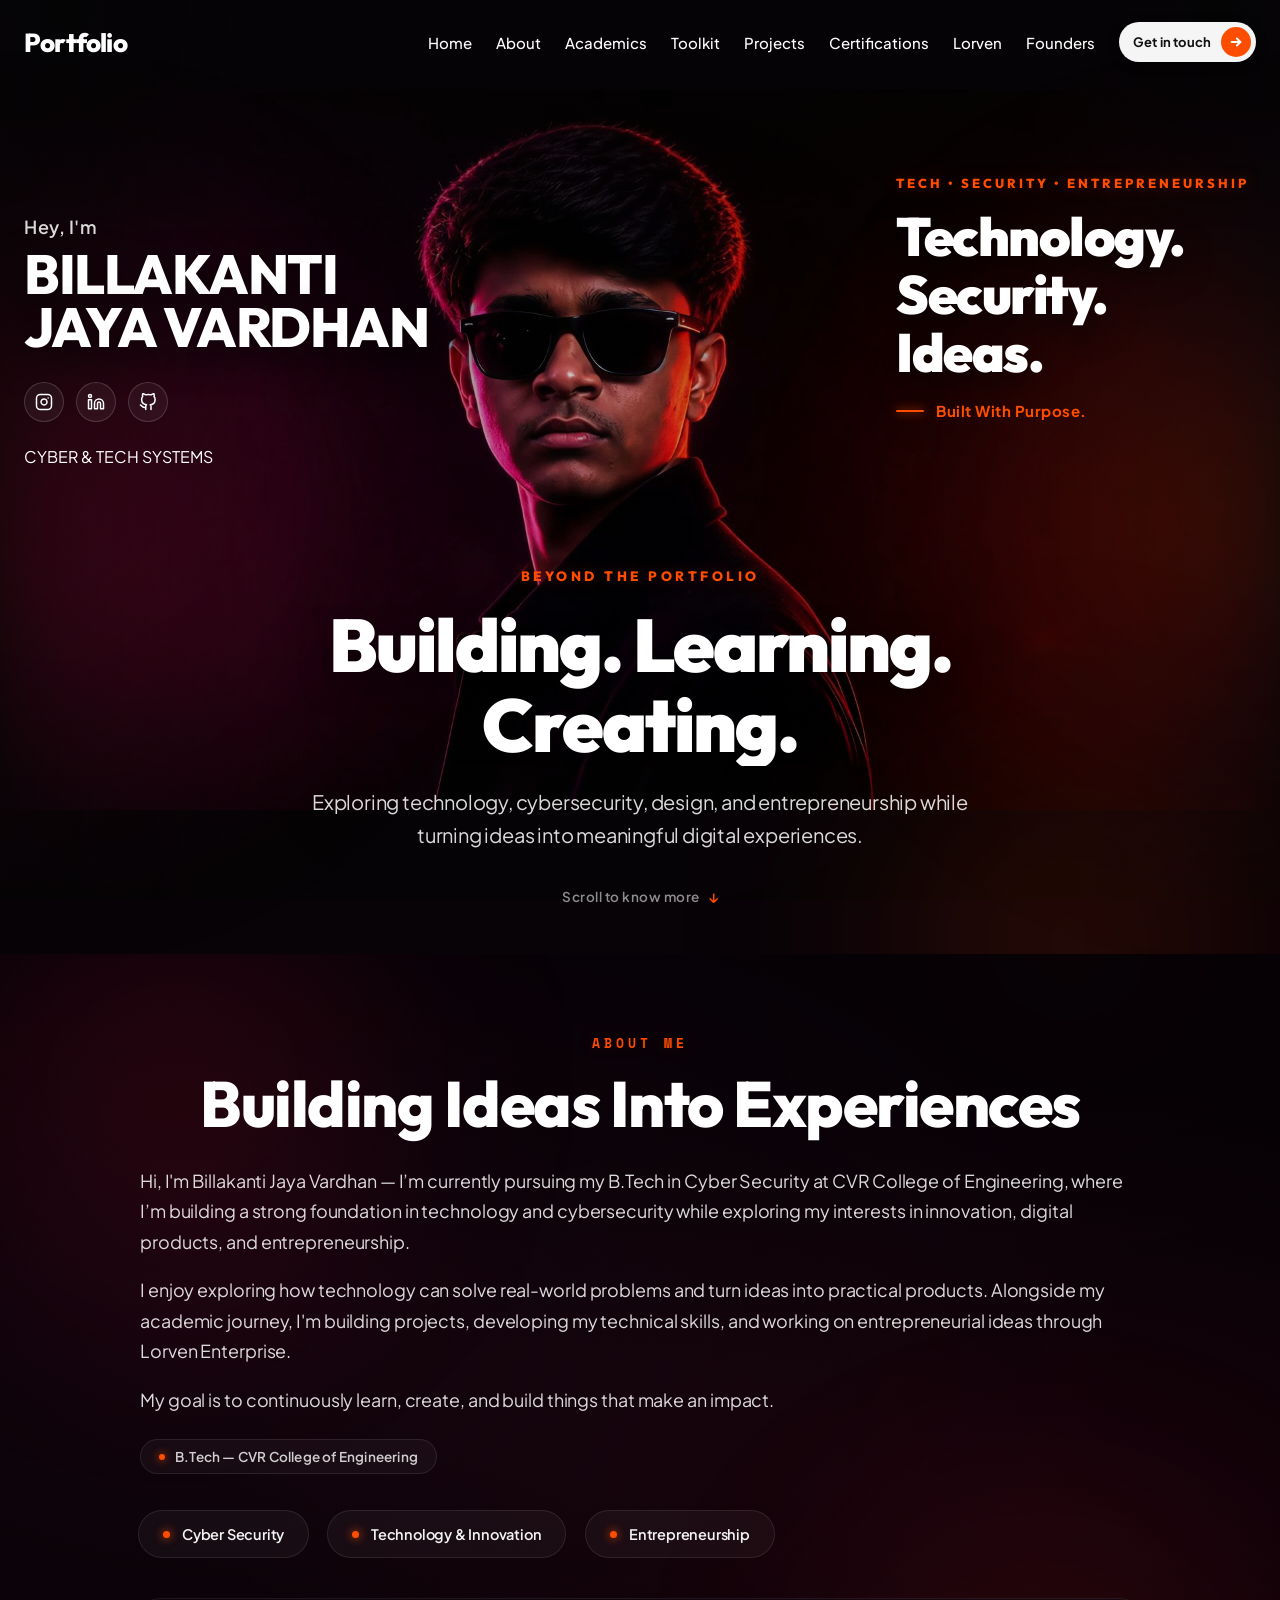
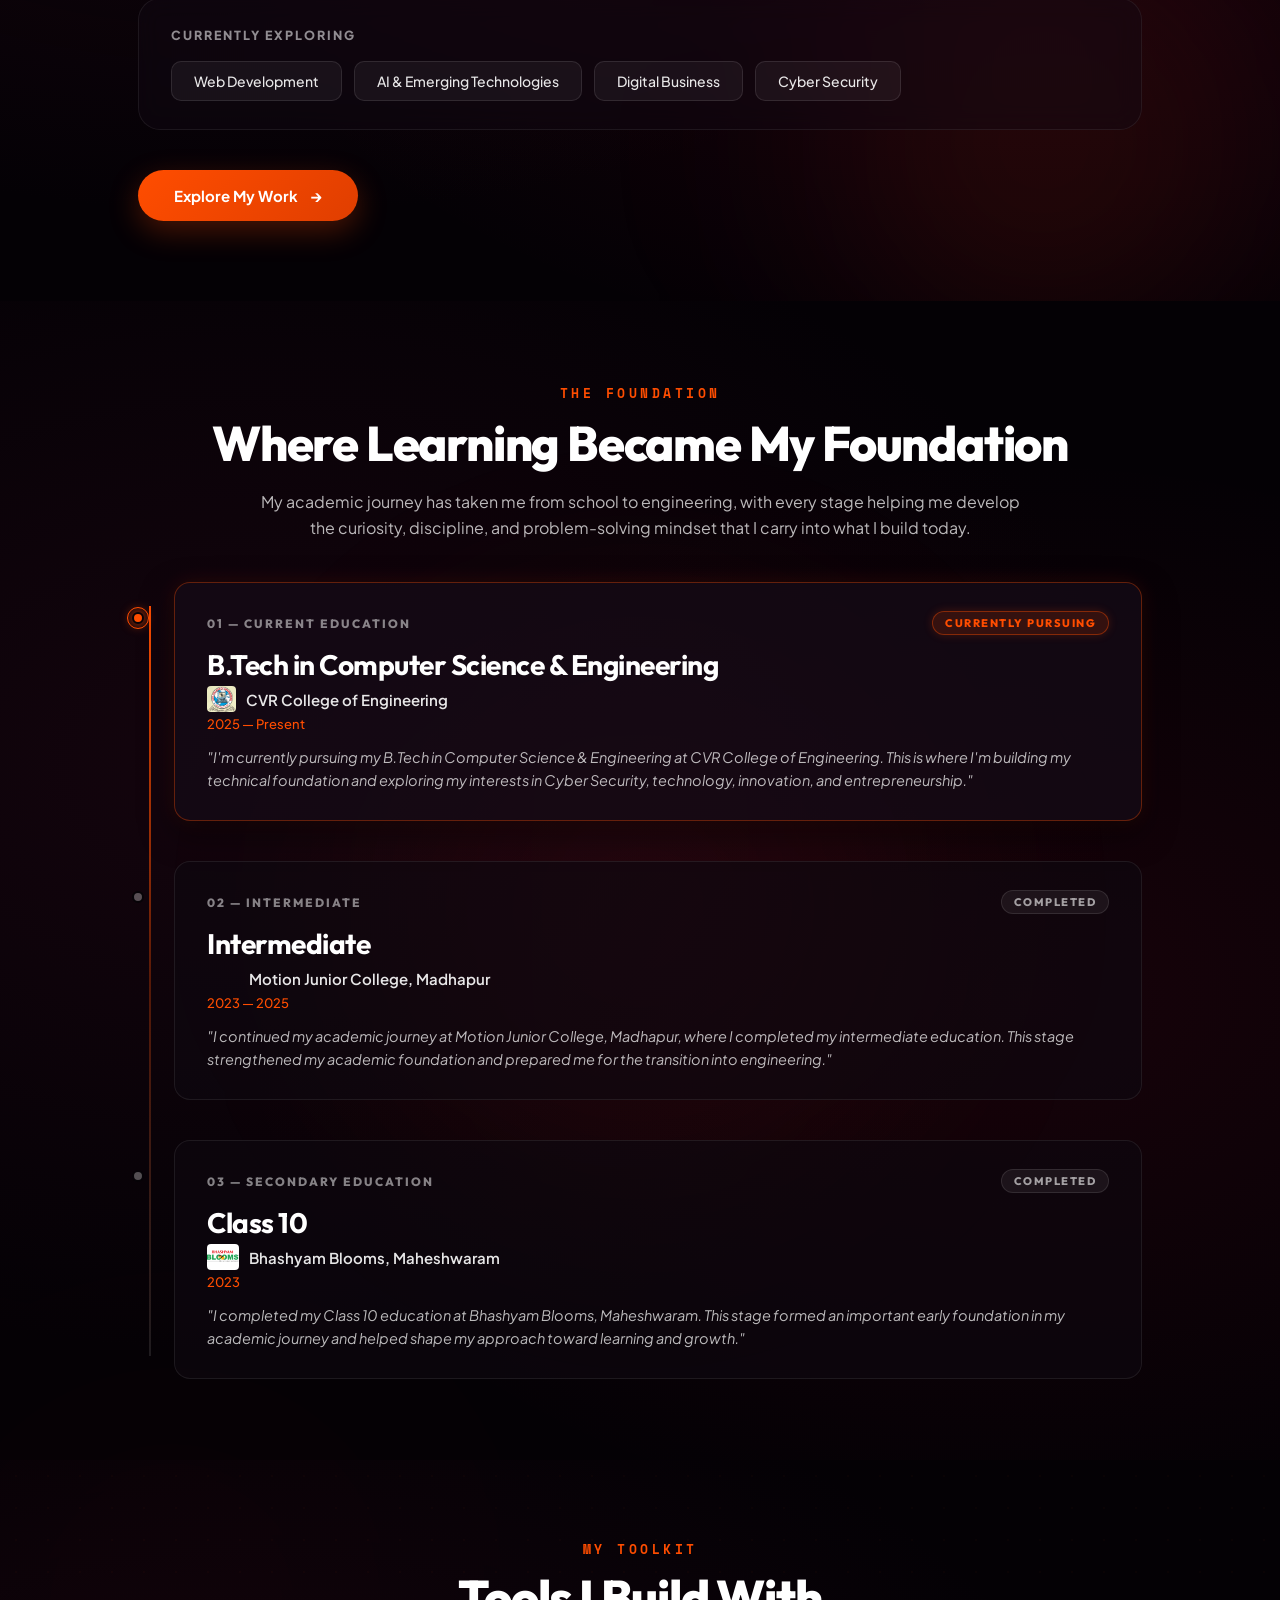
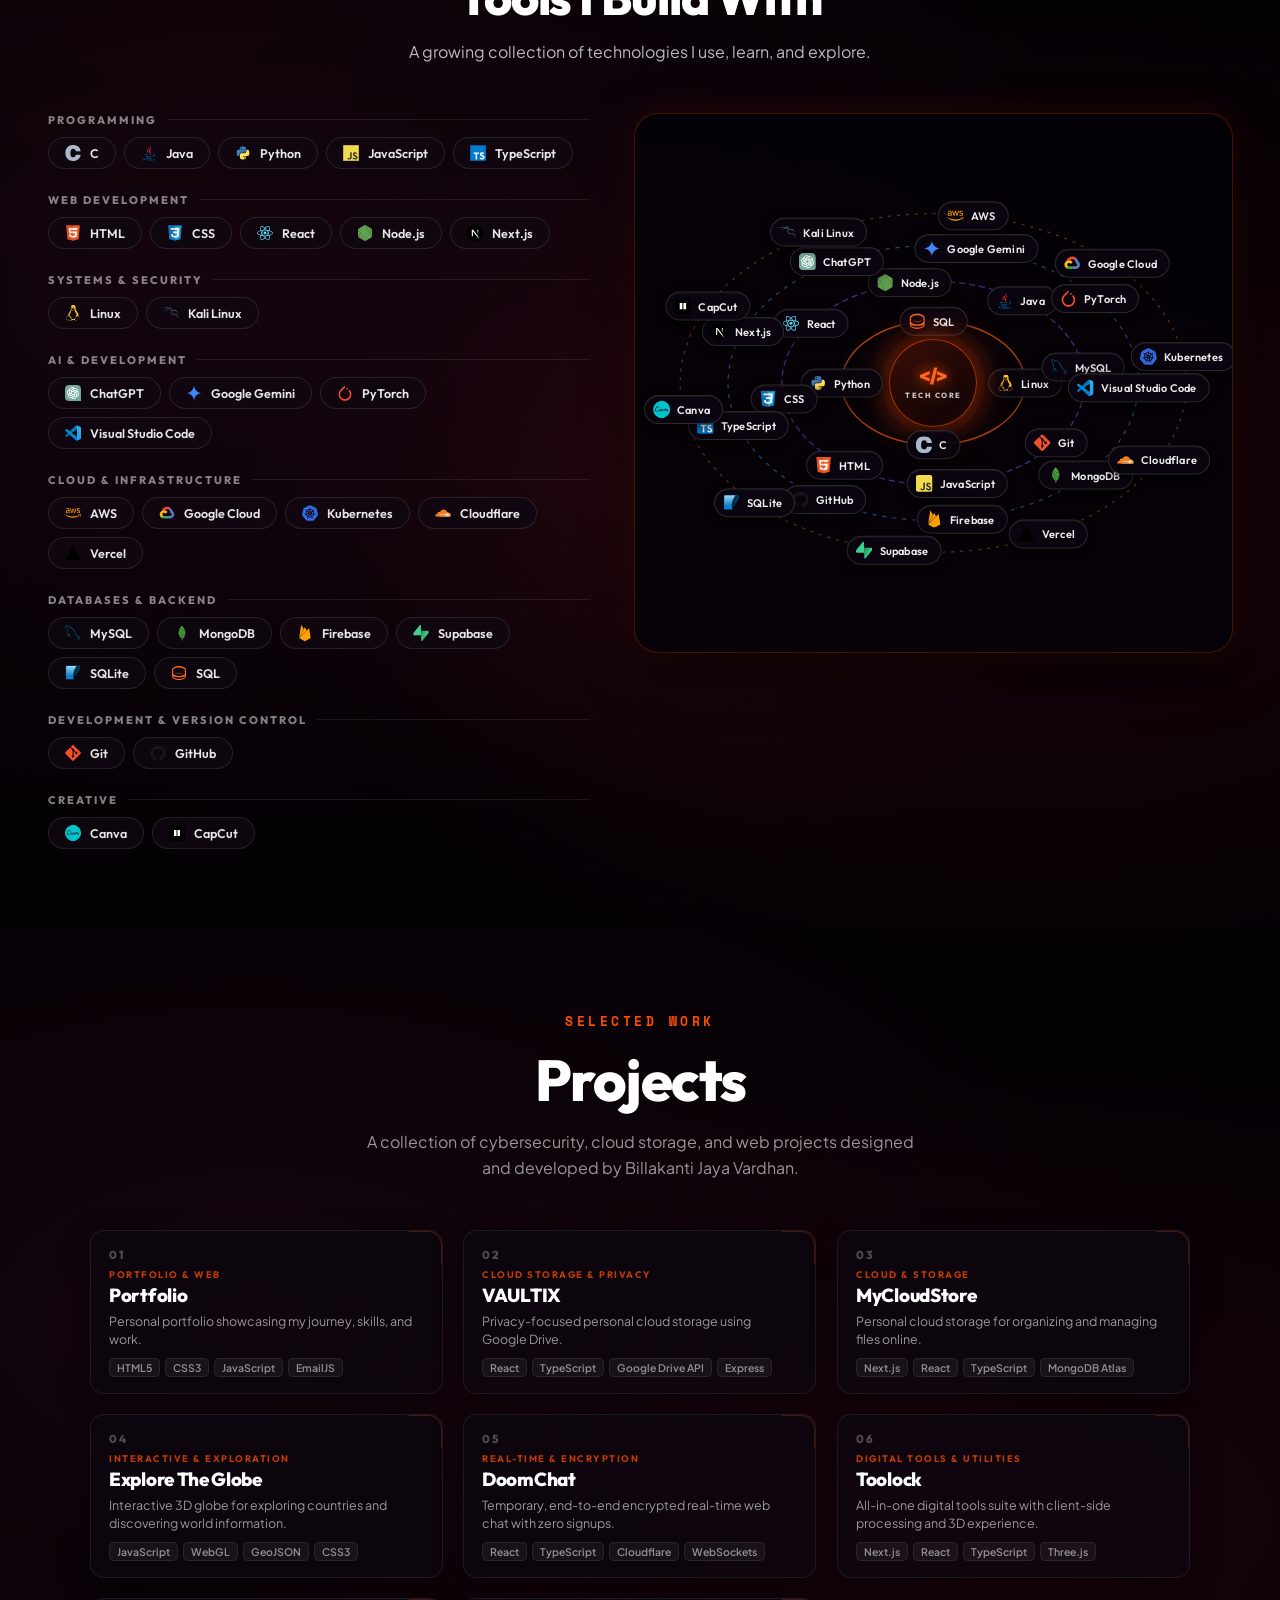
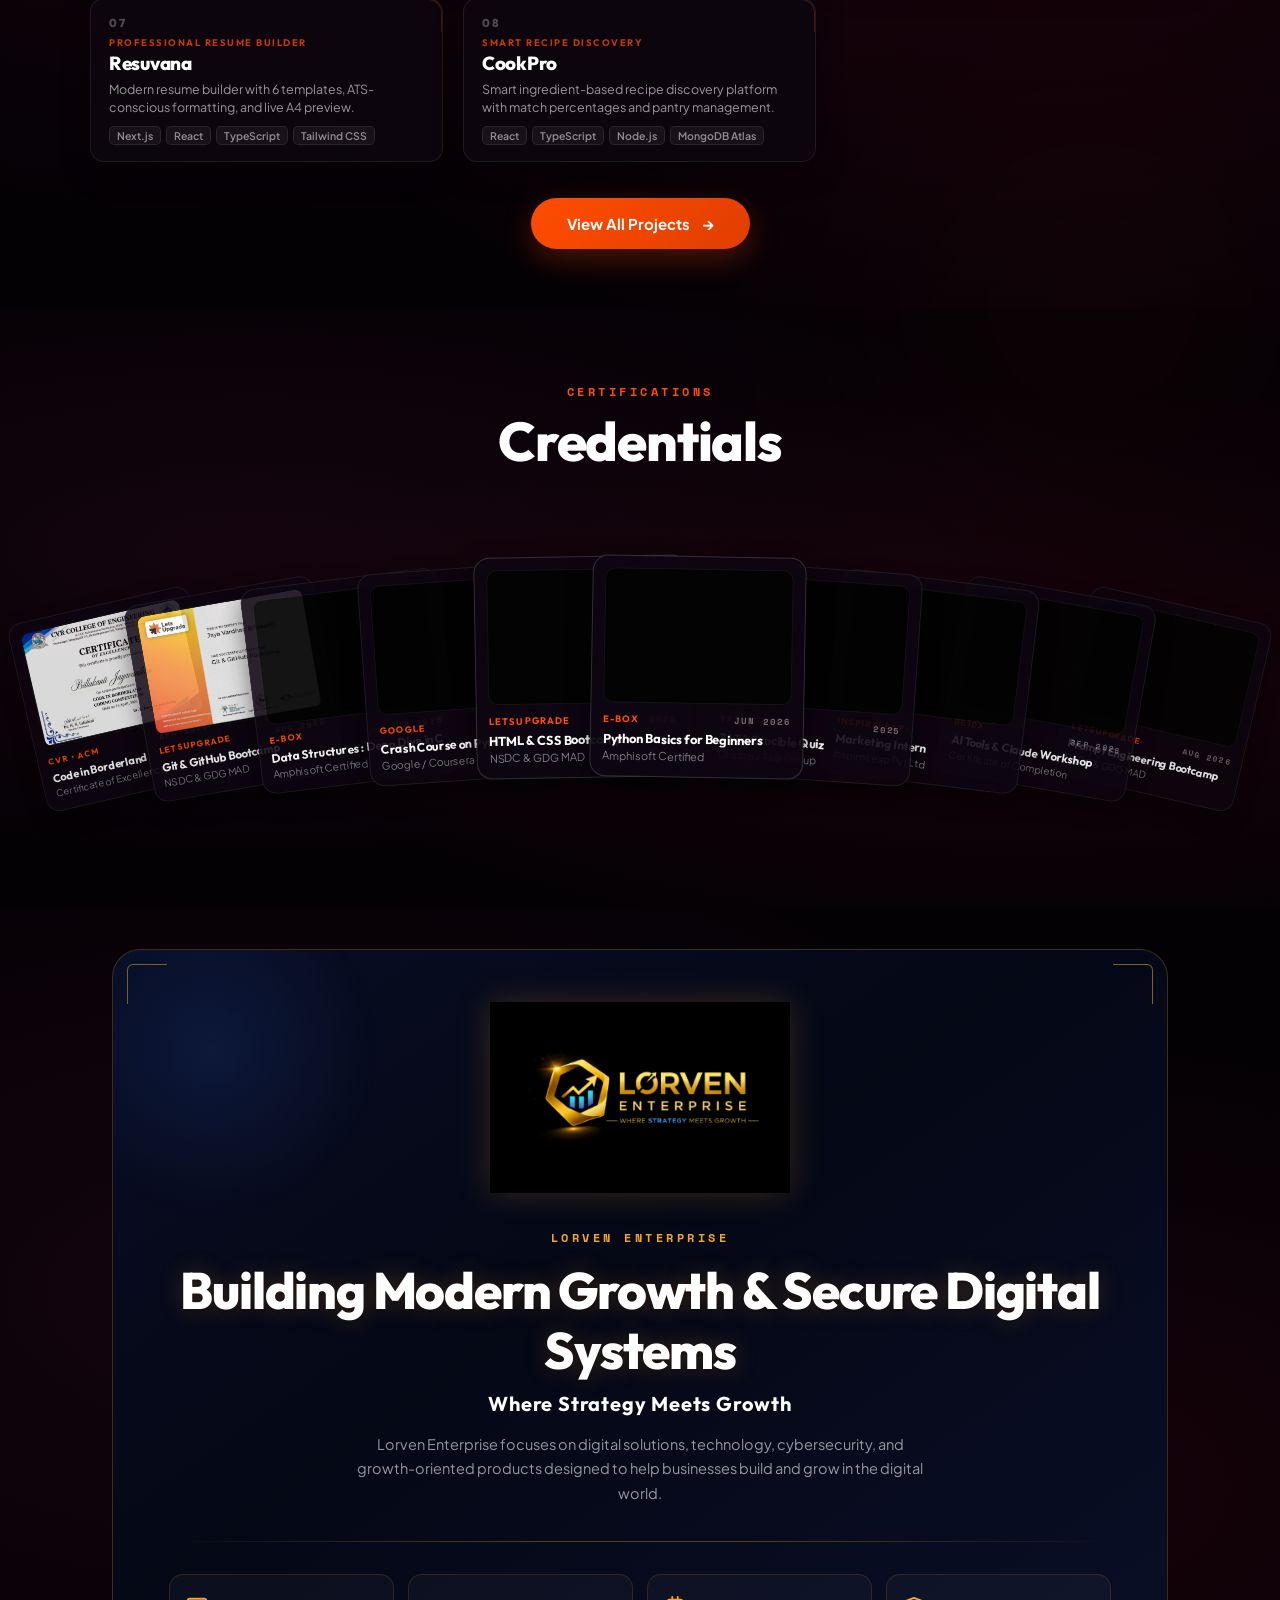
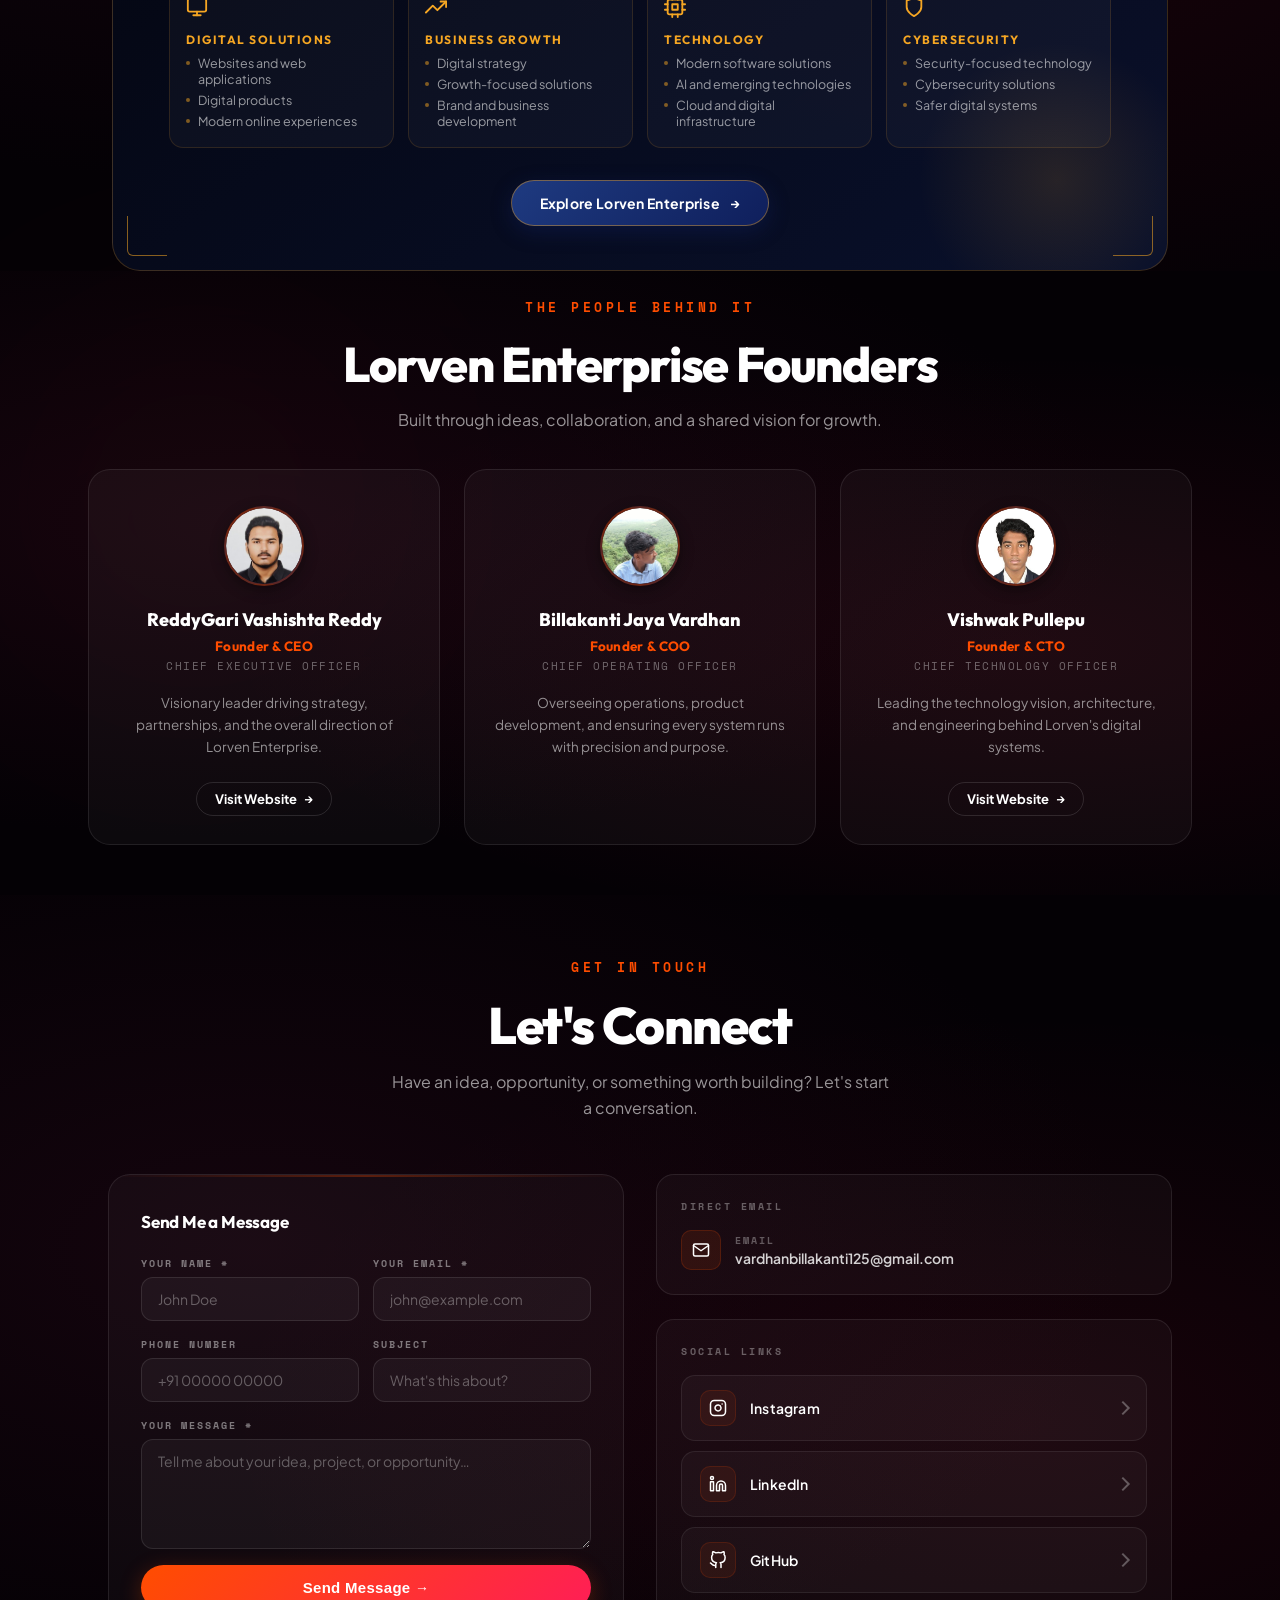
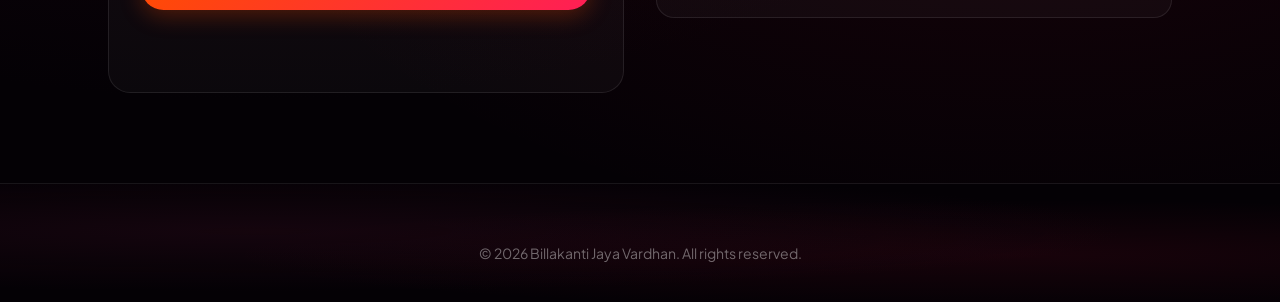
==== commit 3d87f459: "Optimize portfolio performance and responsiveness" ====
--- a/index.html
+++ b/index.html
@@ -231,9 +231,12 @@
   <link rel="icon" type="image/x-icon" href="favicon.ico">
   <link rel="icon" type="image/png" sizes="32x32" href="images/favicon.png">
   <link rel="apple-touch-icon" sizes="180x180" href="images/apple-touch-icon.png">
-  <!-- Google Fonts: Plus Jakarta Sans, Outfit & Inter (display: swap ensures instant text render) -->
+  <!-- Resource Hints & Google Fonts (display: swap ensures instant text render) -->
+  <link rel="dns-prefetch" href="https://fonts.googleapis.com">
+  <link rel="dns-prefetch" href="https://fonts.gstatic.com">
   <link rel="preconnect" href="https://fonts.googleapis.com">
   <link rel="preconnect" href="https://fonts.gstatic.com" crossorigin>
+  <link rel="preload" as="image" href="frames/ezgif-frame-001.jpg" fetchpriority="high">
   <link href="https://fonts.googleapis.com/css2?family=Inter:wght@300;400;500;600;700&family=Outfit:wght@700;800;900&family=Plus+Jakarta+Sans:wght@400;500;600;700;800&family=Space+Mono:wght@400;700&display=swap" rel="stylesheet">
   <!-- Stylesheet -->
   <link rel="stylesheet" href="css/style.css">
--- a/css/style.css
+++ b/css/style.css
@@ -28,6 +28,8 @@
       font-family: var(--font-main);
       overflow-x: hidden;
       scroll-behavior: smooth;
+      -webkit-text-size-adjust: 100%;
+      text-size-adjust: 100%;
     }
 
     /* Fixed background canvas for smooth frame scroll animation */
@@ -3043,7 +3045,7 @@
 
       /* ── PROJECTS ── */
       .projects-grid  { grid-template-columns: 1fr !important; gap: 16px; }
-      .proj-card      { padding: 24px 18px; }
+      .proj-card      { padding: 16px 16px 14px 16px; }
 
       /* ── CERTIFICATIONS ── */
       .cert-grid      { grid-template-columns: 1fr; gap: 14px; }
@@ -3113,7 +3115,7 @@
     @media (max-width: 480px) {
       .hero-title       { font-size: clamp(1.9rem, 8.5vw, 2.8rem); }
       .hero-right-title { font-size: clamp(1.7rem, 7.5vw, 2.4rem); }
-      .proj-card        { padding: 20px 14px; }
+      .proj-card        { padding: 14px 14px 12px 14px; }
       .lorven-box       { padding: 22px 14px 18px; }
       .founders-grid    { gap: 12px; }
       .contact-form-panel, .contact-info-card { padding: 20px 14px; }
@@ -4658,16 +4660,16 @@
       margin: 0 auto;
     }
 
-    /* 2-column grid */
+    /* 3-column compact grid on desktop */
     .projects-grid {
       display: grid;
-      grid-template-columns: repeat(2, 1fr);
+      grid-template-columns: repeat(3, 1fr);
       gap: 20px;
-      max-width: 1080px;
+      max-width: 1100px;
       margin: 0 auto;
     }
 
-    @media (max-width: 900px) {
+    @media (max-width: 992px) {
       .projects-grid { grid-template-columns: repeat(2, 1fr); gap: 16px; }
     }
 
@@ -4694,7 +4696,7 @@
       background: rgba(14, 6, 16, 0.85);
       border: 1px solid rgba(255, 255, 255, 0.08);
       border-radius: 14px;
-      padding: 20px 22px 18px 22px;
+      padding: 16px 18px 16px 18px;
       overflow: hidden;
       cursor: pointer;
       display: flex;
@@ -4740,8 +4742,8 @@
       position: absolute;
       top: 0;
       right: 0;
-      width: 36px;
-      height: 36px;
+      width: 32px;
+      height: 32px;
       border-top: 1.5px solid rgba(255, 77, 0, 0.25);
       border-right: 1.5px solid rgba(255, 77, 0, 0.25);
       border-radius: 0 14px 0 0;
@@ -4777,12 +4779,12 @@
       display: flex;
       align-items: center;
       justify-content: space-between;
-      margin-bottom: 8px;
+      margin-bottom: 6px;
     }
 
     .proj-num {
       font-family: 'Outfit', var(--font-main);
-      font-size: 12px;
+      font-size: 11.5px;
       font-weight: 800;
       letter-spacing: 2px;
       color: rgba(255, 255, 255, 0.28);
@@ -4798,9 +4800,9 @@
     /* Category */
     .proj-category {
       font-family: 'Outfit', var(--font-main);
-      font-size: 10px;
+      font-size: 9.5px;
       font-weight: 700;
-      letter-spacing: 1.8px;
+      letter-spacing: 1.5px;
       color: rgba(255, 77, 0, 0.75);
       text-transform: uppercase;
       text-decoration: none !important;
@@ -4810,12 +4812,12 @@
     /* Title */
     .proj-title {
       font-family: 'Outfit', var(--font-main);
-      font-size: 1.25rem;
+      font-size: 1.18rem;
       font-weight: 800;
       color: var(--text-white);
       letter-spacing: -0.3px;
-      margin-bottom: 6px;
-      line-height: 1.2;
+      margin-bottom: 5px;
+      line-height: 1.22;
       text-decoration: none !important;
       transition: color 0.3s ease, text-shadow 0.3s ease, transform 0.3s ease;
     }
@@ -4828,11 +4830,11 @@
 
     /* Description */
     .proj-desc {
-      font-size: 13px;
-      line-height: 1.5;
+      font-size: 12.5px;
+      line-height: 1.45;
       color: rgba(255, 255, 255, 0.58);
       text-decoration: none !important;
-      margin-bottom: 12px;
+      margin-bottom: 10px;
     }
 
     /* Tech tags — Final Element */
@@ -4840,15 +4842,16 @@
       display: flex;
       flex-wrap: wrap;
       gap: 5px;
+      margin-top: 0;
       margin-bottom: 0;
       text-decoration: none !important;
     }
 
     .proj-tag {
-      font-size: 11px;
+      font-size: 10.5px;
       font-weight: 600;
-      padding: 3px 8px;
-      border-radius: 6px;
+      padding: 2px 7px;
+      border-radius: 5px;
       background: rgba(255, 255, 255, 0.05);
       color: rgba(255, 255, 255, 0.52);
       border: 1px solid rgba(255, 255, 255, 0.08);
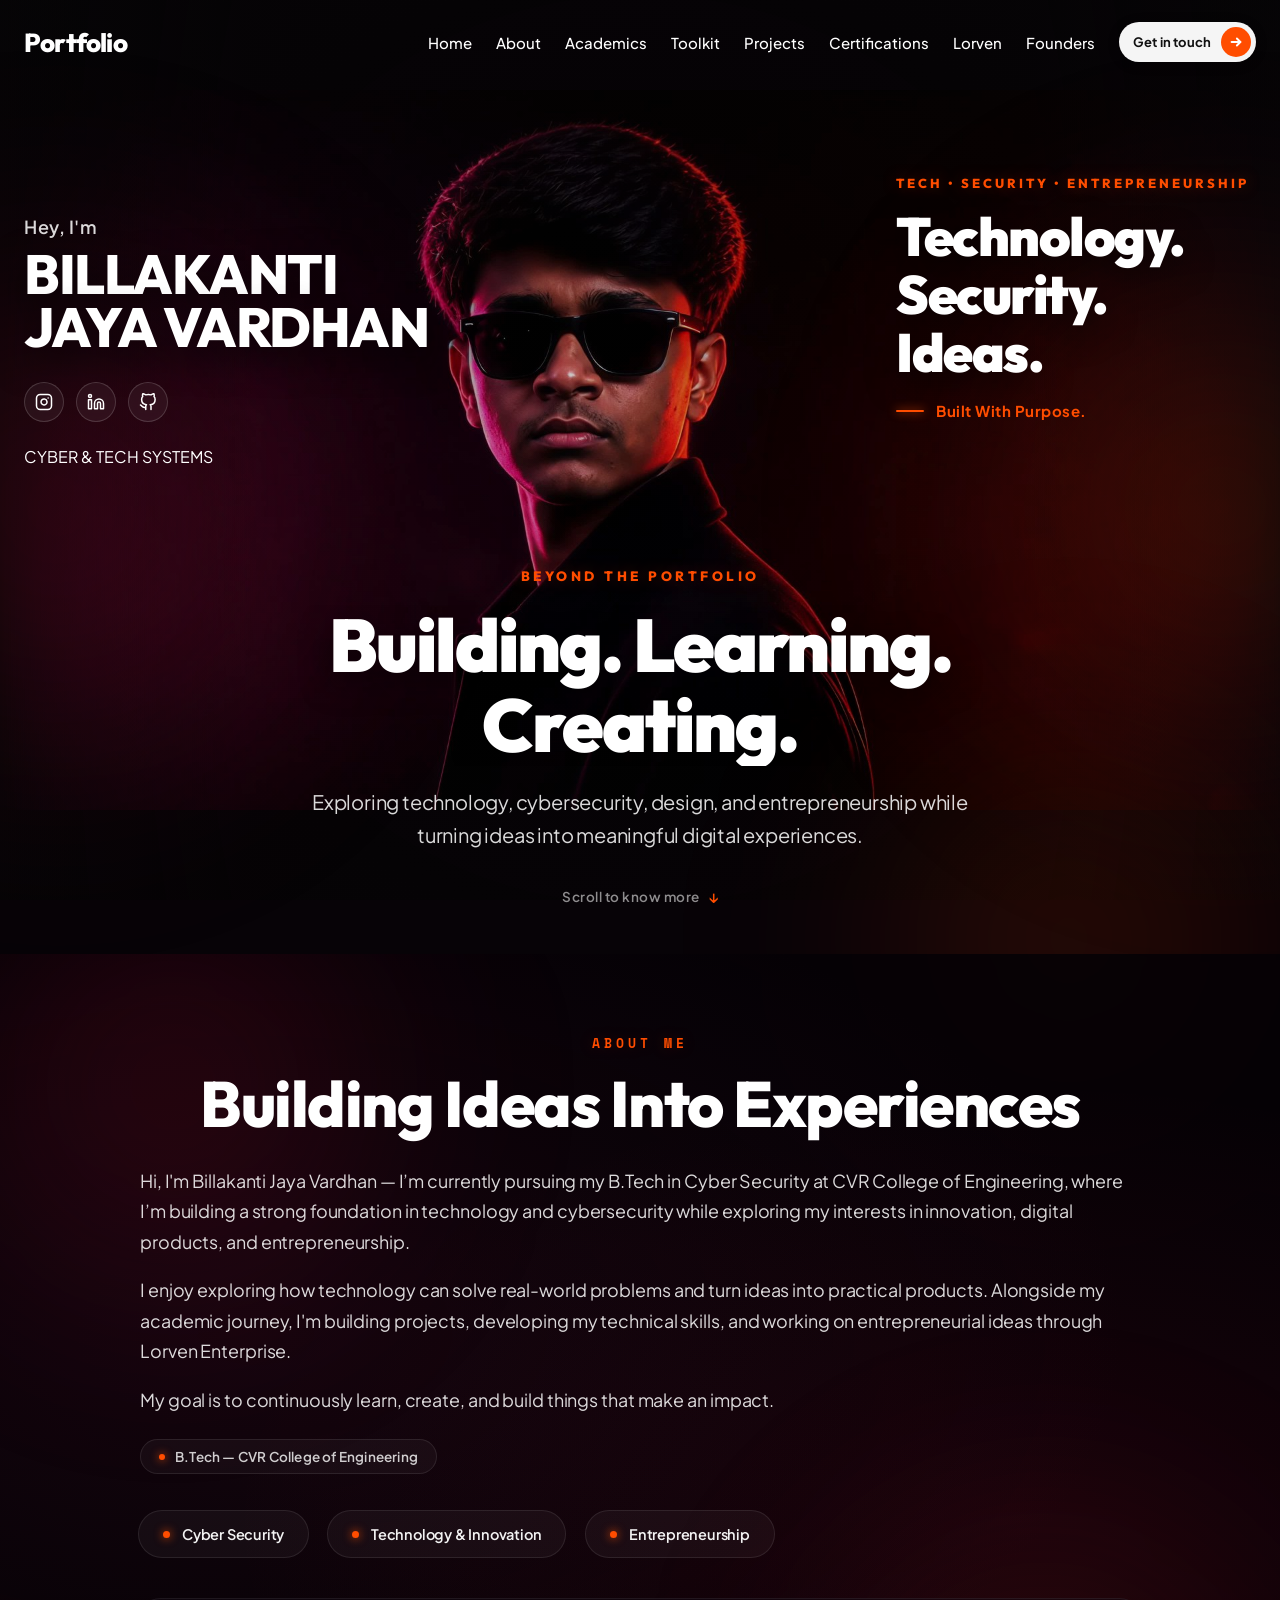
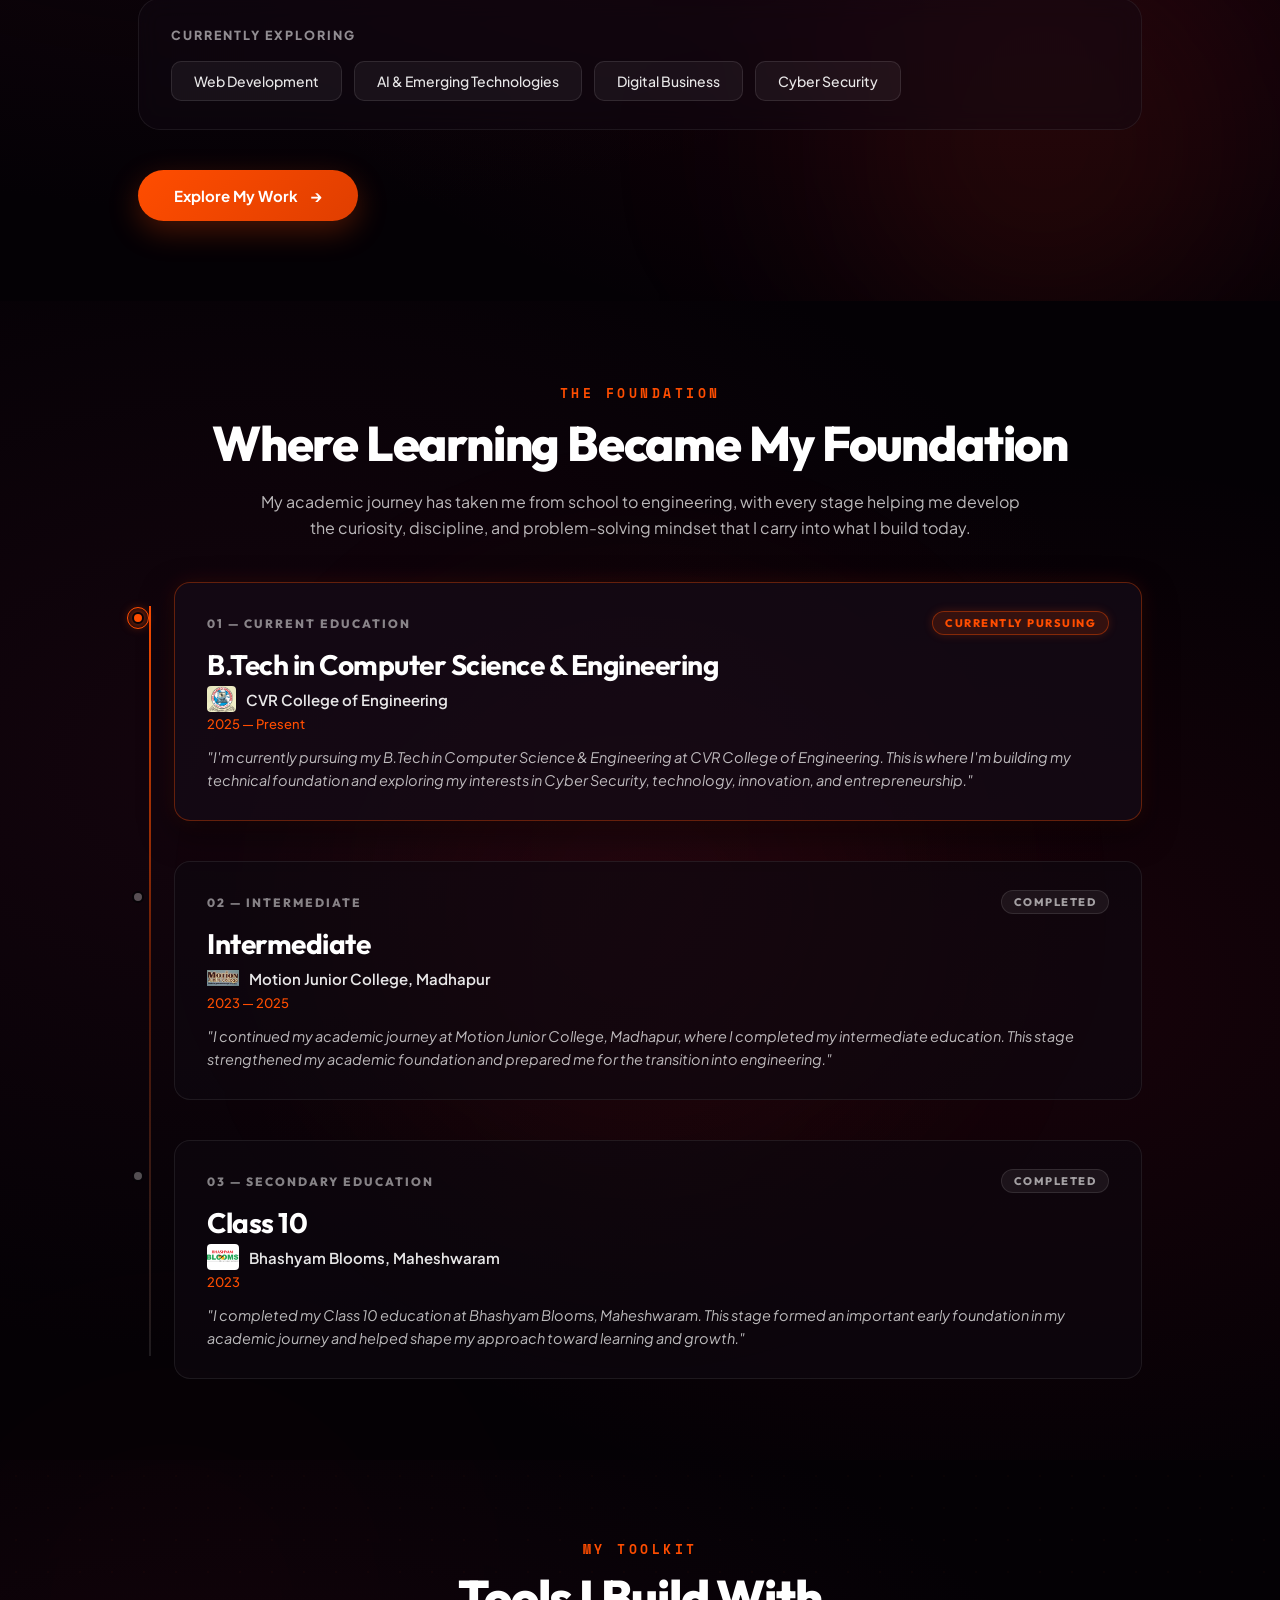
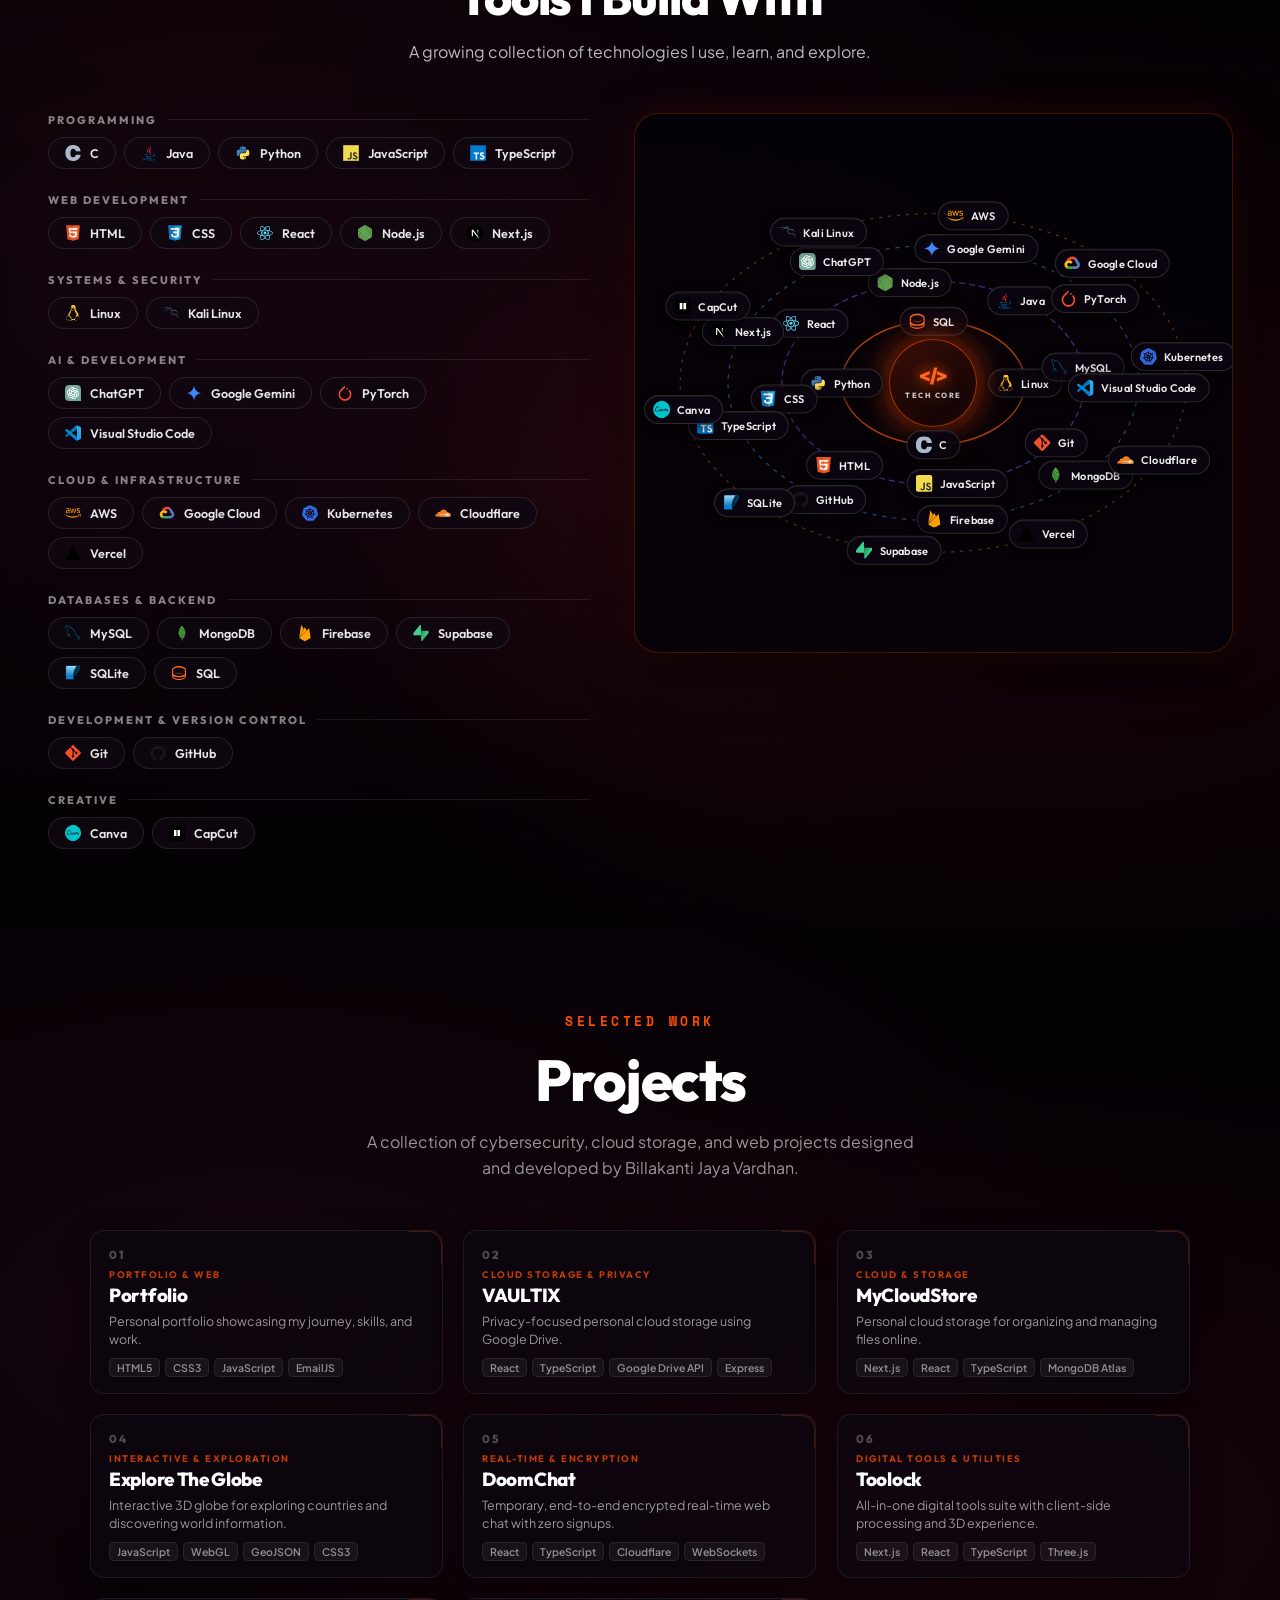
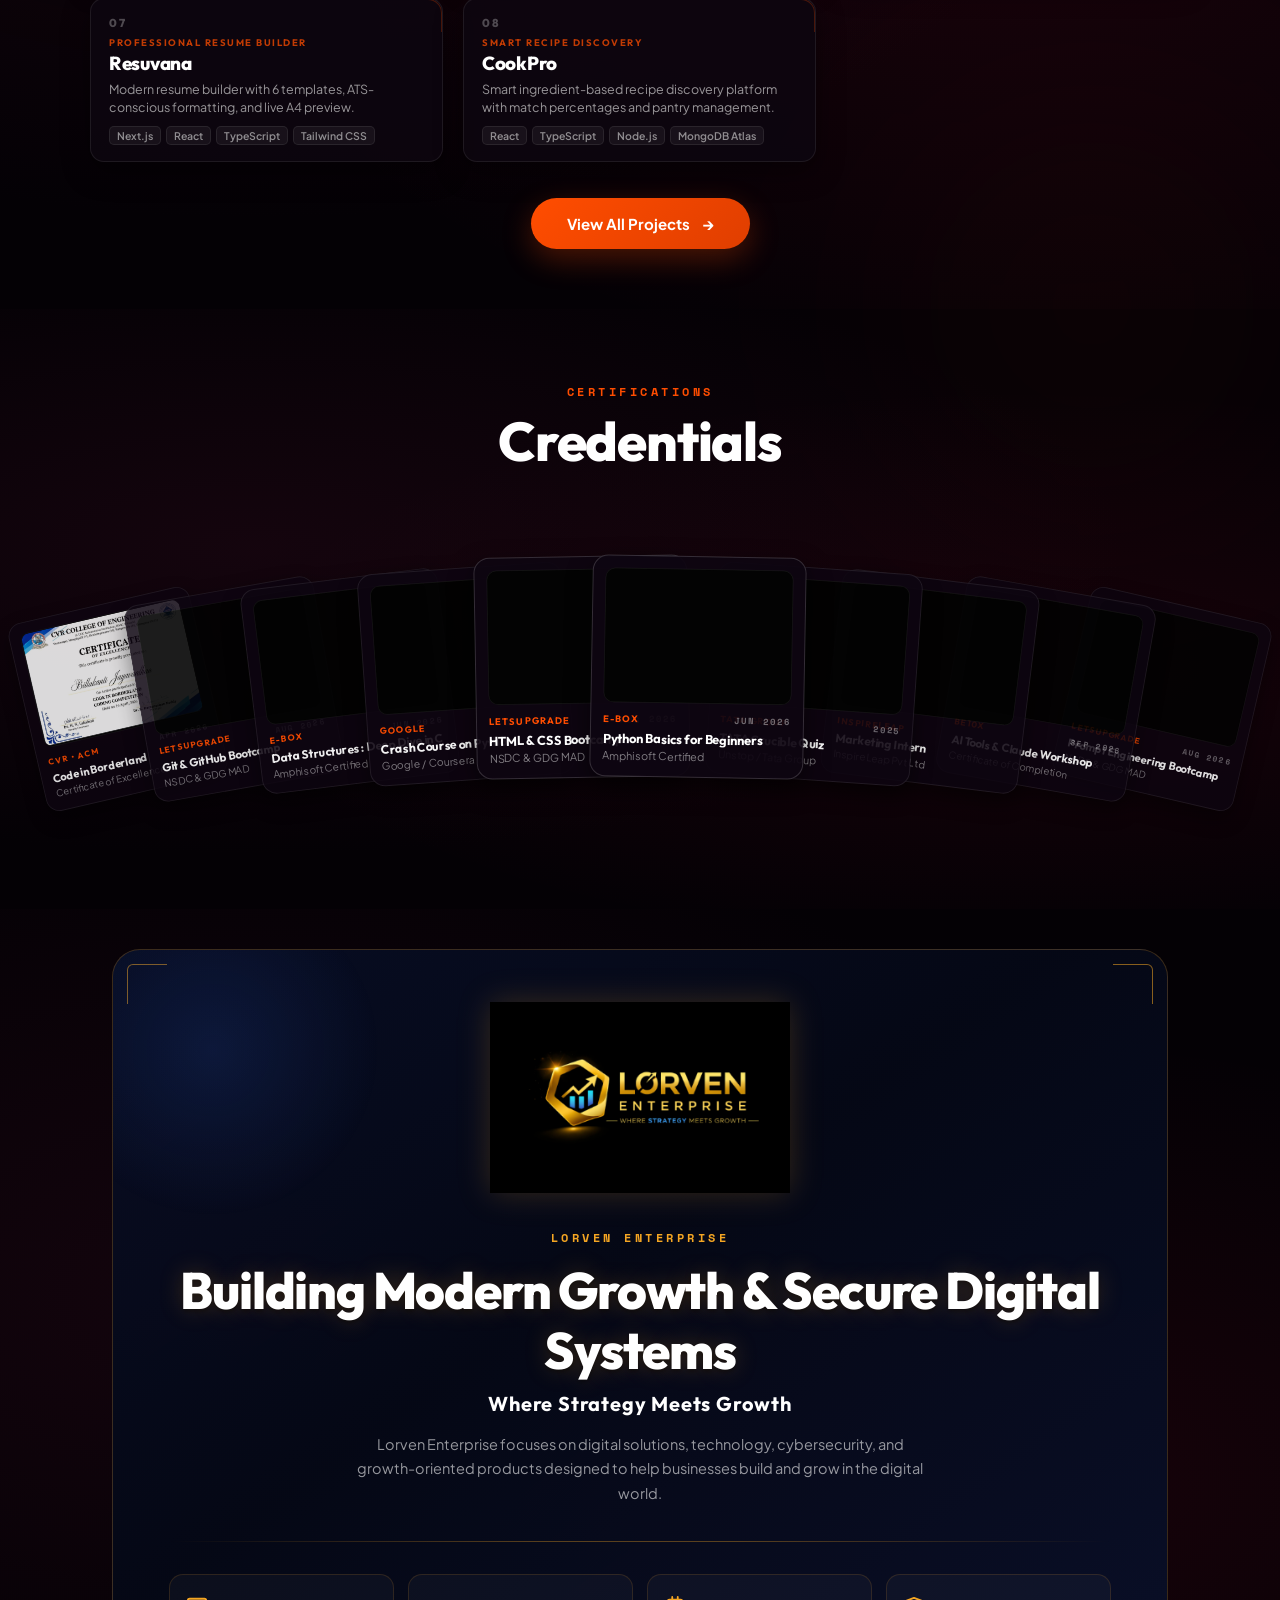
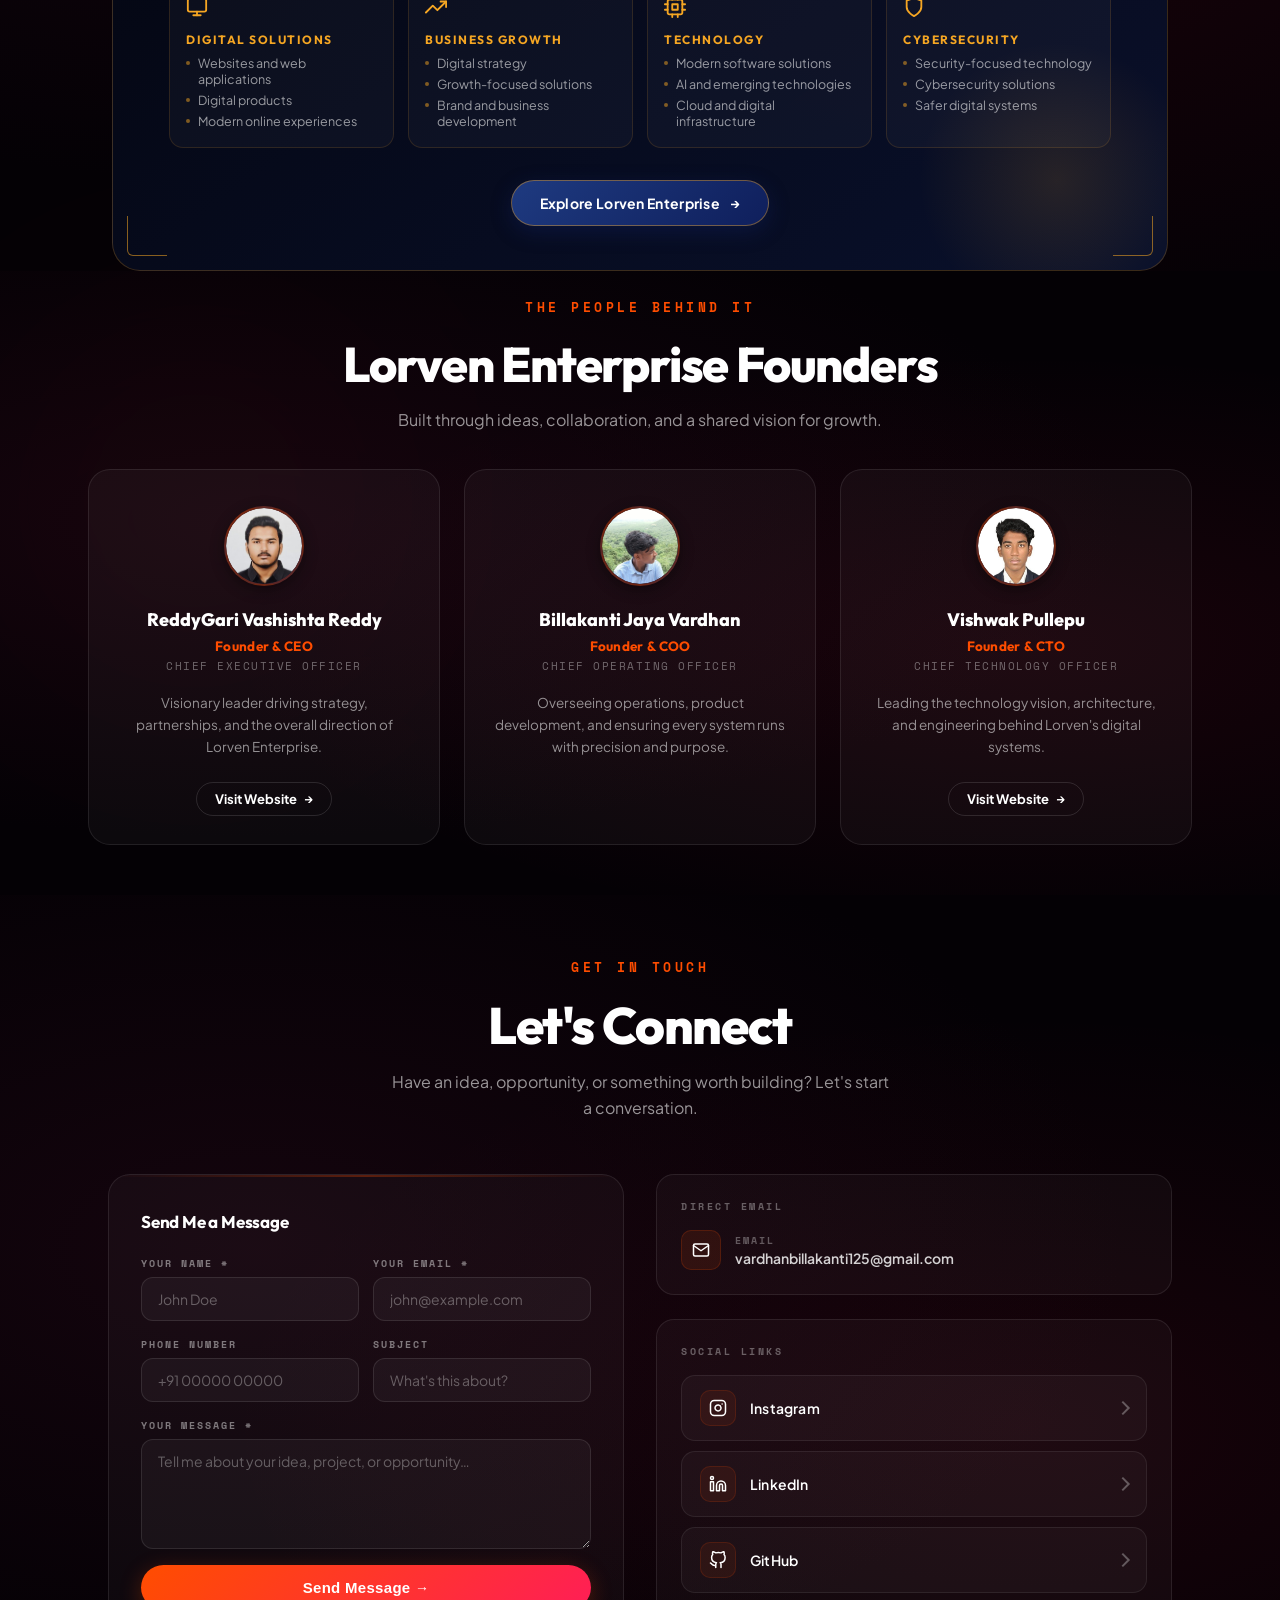
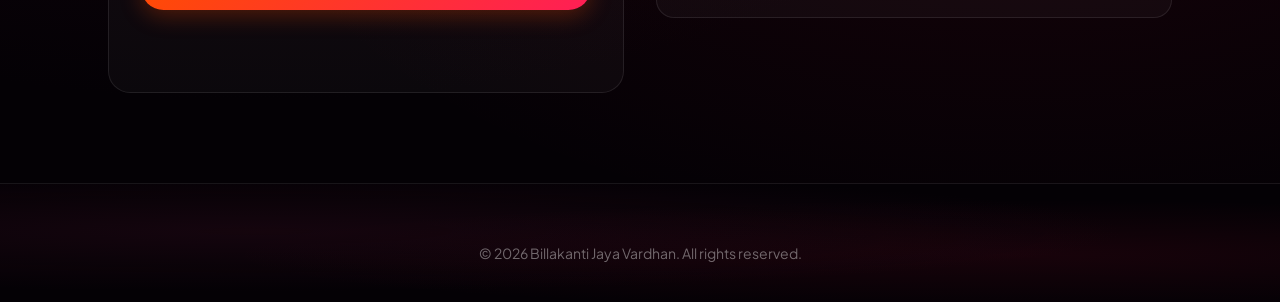
==== commit a2a54309: "Migrate portfolio SEO to custom domain" ====
--- a/index.html
+++ b/index.html
@@ -7,15 +7,15 @@
   <title>Billakanti Jaya Vardhan | Cyber Security &amp; Technology Portfolio</title>
   <meta name="description" content="Official portfolio of Billakanti Jaya Vardhan, a Cyber Security student and developer showcasing cybersecurity projects, skills, and technology work.">
   <meta name="author" content="Billakanti Jaya Vardhan">
-  <link rel="canonical" href="https://vardhanbillakanti.vercel.app/">
+  <link rel="canonical" href="https://vardhanbillakanti.in/">
 
   <!-- Open Graph / Facebook -->
   <meta property="og:type" content="website">
-  <meta property="og:url" content="https://vardhanbillakanti.vercel.app/">
+  <meta property="og:url" content="https://vardhanbillakanti.in/">
   <meta property="og:title" content="Billakanti Jaya Vardhan | Cyber Security &amp; Technology Portfolio">
   <meta property="og:description" content="Official portfolio of Billakanti Jaya Vardhan, a Cyber Security student and developer showcasing cybersecurity projects, skills, and technology work.">
-  <meta property="og:image" content="https://vardhanbillakanti.vercel.app/images/og-image.png">
-  <meta property="og:image:secure_url" content="https://vardhanbillakanti.vercel.app/images/og-image.png">
+  <meta property="og:image" content="https://vardhanbillakanti.in/images/og-image.png">
+  <meta property="og:image:secure_url" content="https://vardhanbillakanti.in/images/og-image.png">
   <meta property="og:image:type" content="image/png">
   <meta property="og:image:width" content="1024">
   <meta property="og:image:height" content="682">
@@ -25,10 +25,10 @@
 
   <!-- Twitter -->
   <meta name="twitter:card" content="summary_large_image">
-  <meta name="twitter:url" content="https://vardhanbillakanti.vercel.app/">
+  <meta name="twitter:url" content="https://vardhanbillakanti.in/">
   <meta name="twitter:title" content="Billakanti Jaya Vardhan | Cyber Security &amp; Technology Portfolio">
   <meta name="twitter:description" content="Official portfolio of Billakanti Jaya Vardhan, a Cyber Security student and developer showcasing cybersecurity projects, skills, and technology work.">
-  <meta name="twitter:image" content="https://vardhanbillakanti.vercel.app/images/og-image.png">
+  <meta name="twitter:image" content="https://vardhanbillakanti.in/images/og-image.png">
   <meta name="twitter:image:alt" content="Billakanti Jaya Vardhan — Cyber Security &amp; Technology Portfolio">
 
   <!-- Schema.org JSON-LD Structured Data -->
@@ -38,7 +38,7 @@
     "@graph": [
       {
         "@type": "Person",
-        "@id": "https://vardhanbillakanti.vercel.app/#person",
+        "@id": "https://vardhanbillakanti.in/#person",
         "name": "Billakanti Jaya Vardhan",
         "alternateName": [
           "Jaya Vardhan",
@@ -47,8 +47,8 @@
           "Billakanti Jayavardhan",
           "Billakanti Vardhan"
         ],
-        "url": "https://vardhanbillakanti.vercel.app/",
-        "image": "https://vardhanbillakanti.vercel.app/images/founder_jayavardhan.jpg",
+        "url": "https://vardhanbillakanti.in/",
+        "image": "https://vardhanbillakanti.in/images/founder_jayavardhan.jpg",
         "description": "B.Tech Cyber Security student at CVR College of Engineering, developer, and technology enthusiast focused on cybersecurity, software systems, and digital innovation.",
         "jobTitle": "Founder & Chief Operating Officer",
         "worksFor": {
@@ -83,32 +83,32 @@
       },
       {
         "@type": "WebSite",
-        "@id": "https://vardhanbillakanti.vercel.app/#website",
-        "url": "https://vardhanbillakanti.vercel.app/",
+        "@id": "https://vardhanbillakanti.in/#website",
+        "url": "https://vardhanbillakanti.in/",
         "name": "Billakanti Jaya Vardhan Portfolio",
         "description": "Official portfolio of Billakanti Jaya Vardhan — Cyber Security & Technology Portfolio.",
         "publisher": {
-          "@id": "https://vardhanbillakanti.vercel.app/#person"
+          "@id": "https://vardhanbillakanti.in/#person"
         },
         "author": {
-          "@id": "https://vardhanbillakanti.vercel.app/#person"
+          "@id": "https://vardhanbillakanti.in/#person"
         },
         "inLanguage": "en"
       },
       {
         "@type": "WebApplication",
-        "@id": "https://vardhanbillakanti.vercel.app/#project-portfolio",
+        "@id": "https://vardhanbillakanti.in/#project-portfolio",
         "name": "Portfolio",
-        "url": "https://vardhanbillakanti.vercel.app/",
+        "url": "https://vardhanbillakanti.in/",
         "applicationCategory": "EducationalApplication",
         "operatingSystem": "Web Browser",
         "browserRequirements": "Requires JavaScript. Requires HTML5.",
         "description": "Personal portfolio showcasing academic journey, technical skills, certifications, and projects through an interactive dark visual experience.",
         "author": {
-          "@id": "https://vardhanbillakanti.vercel.app/#person"
+          "@id": "https://vardhanbillakanti.in/#person"
         },
         "creator": {
-          "@id": "https://vardhanbillakanti.vercel.app/#person"
+          "@id": "https://vardhanbillakanti.in/#person"
         }
       },
       {
@@ -121,10 +121,10 @@
         "browserRequirements": "Requires JavaScript. Requires HTML5.",
         "description": "A secure personal cloud-storage platform that uses Google Drive for file storage while providing authentication, organized file management, folders, favorites, notes, and a dedicated trash system.",
         "author": {
-          "@id": "https://vardhanbillakanti.vercel.app/#person"
+          "@id": "https://vardhanbillakanti.in/#person"
         },
         "creator": {
-          "@id": "https://vardhanbillakanti.vercel.app/#person"
+          "@id": "https://vardhanbillakanti.in/#person"
         }
       },
       {
@@ -137,10 +137,10 @@
         "browserRequirements": "Requires JavaScript. Requires HTML5.",
         "description": "A personal cloud-storage platform for uploading, organizing, searching, previewing, and managing files with folders, notes, trash management, and a PIN-protected Secure Vault.",
         "author": {
-          "@id": "https://vardhanbillakanti.vercel.app/#person"
+          "@id": "https://vardhanbillakanti.in/#person"
         },
         "creator": {
-          "@id": "https://vardhanbillakanti.vercel.app/#person"
+          "@id": "https://vardhanbillakanti.in/#person"
         }
       },
       {
@@ -153,10 +153,10 @@
         "browserRequirements": "Requires JavaScript. Requires HTML5. Requires WebGL.",
         "description": "An interactive 3D geography experience where users can explore a realistic Earth, select countries, and discover detailed information about their regions, culture, history, food, places, and facts.",
         "author": {
-          "@id": "https://vardhanbillakanti.vercel.app/#person"
+          "@id": "https://vardhanbillakanti.in/#person"
         },
         "creator": {
-          "@id": "https://vardhanbillakanti.vercel.app/#person"
+          "@id": "https://vardhanbillakanti.in/#person"
         }
       },
       {
@@ -169,10 +169,10 @@
         "browserRequirements": "Requires JavaScript. Requires HTML5. Requires WebSockets. Requires Web Crypto API.",
         "description": "A temporary, real-time web chat platform for private conversations without user accounts, featuring client-side AES-GCM encryption, WebSockets, and room state management via Cloudflare Workers.",
         "author": {
-          "@id": "https://vardhanbillakanti.vercel.app/#person"
+          "@id": "https://vardhanbillakanti.in/#person"
         },
         "creator": {
-          "@id": "https://vardhanbillakanti.vercel.app/#person"
+          "@id": "https://vardhanbillakanti.in/#person"
         }
       },
       {
@@ -185,10 +185,10 @@
         "browserRequirements": "Requires JavaScript. Requires HTML5. Requires WebGL.",
         "description": "An all-in-one digital tools platform bringing PDF, image, text, developer, and security utilities into one responsive application with client-side file processing and an animated 3D visual experience.",
         "author": {
-          "@id": "https://vardhanbillakanti.vercel.app/#person"
+          "@id": "https://vardhanbillakanti.in/#person"
         },
         "creator": {
-          "@id": "https://vardhanbillakanti.vercel.app/#person"
+          "@id": "https://vardhanbillakanti.in/#person"
         }
       },
       {
@@ -201,10 +201,10 @@
         "browserRequirements": "Requires JavaScript. Requires HTML5.",
         "description": "A modern resume-building web application designed for students, fresh graduates, and experienced professionals with six professional resume templates, live A4 preview, multi-page support, and ATS-conscious formatting.",
         "author": {
-          "@id": "https://vardhanbillakanti.vercel.app/#person"
+          "@id": "https://vardhanbillakanti.in/#person"
         },
         "creator": {
-          "@id": "https://vardhanbillakanti.vercel.app/#person"
+          "@id": "https://vardhanbillakanti.in/#person"
         }
       },
       {
@@ -217,10 +217,10 @@
         "browserRequirements": "Requires JavaScript. Requires HTML5.",
         "description": "A full-stack smart recipe discovery platform that helps users discover recipes based on ingredients they already have, with transparent recipe match percentages, relevance ranking, personal pantry, saved cookbook, and shopping list.",
         "author": {
-          "@id": "https://vardhanbillakanti.vercel.app/#person"
+          "@id": "https://vardhanbillakanti.in/#person"
         },
         "creator": {
-          "@id": "https://vardhanbillakanti.vercel.app/#person"
+          "@id": "https://vardhanbillakanti.in/#person"
         }
       }
     ]
@@ -695,7 +695,7 @@
         <div class="projects-grid" id="projectsGrid">
 
           <!-- Card 01: Portfolio -->
-          <a href="https://vardhanbillakanti.vercel.app/" target="_blank" rel="noopener noreferrer" class="proj-card" data-proj-index="0" aria-label="Visit Live Portfolio Project">
+          <a href="https://vardhanbillakanti.in/" target="_blank" rel="noopener noreferrer" class="proj-card" data-proj-index="0" aria-label="Visit Live Portfolio Project">
             <div class="proj-card-spotlight"></div>
             <div class="proj-card-top">
               <span class="proj-num">01</span>
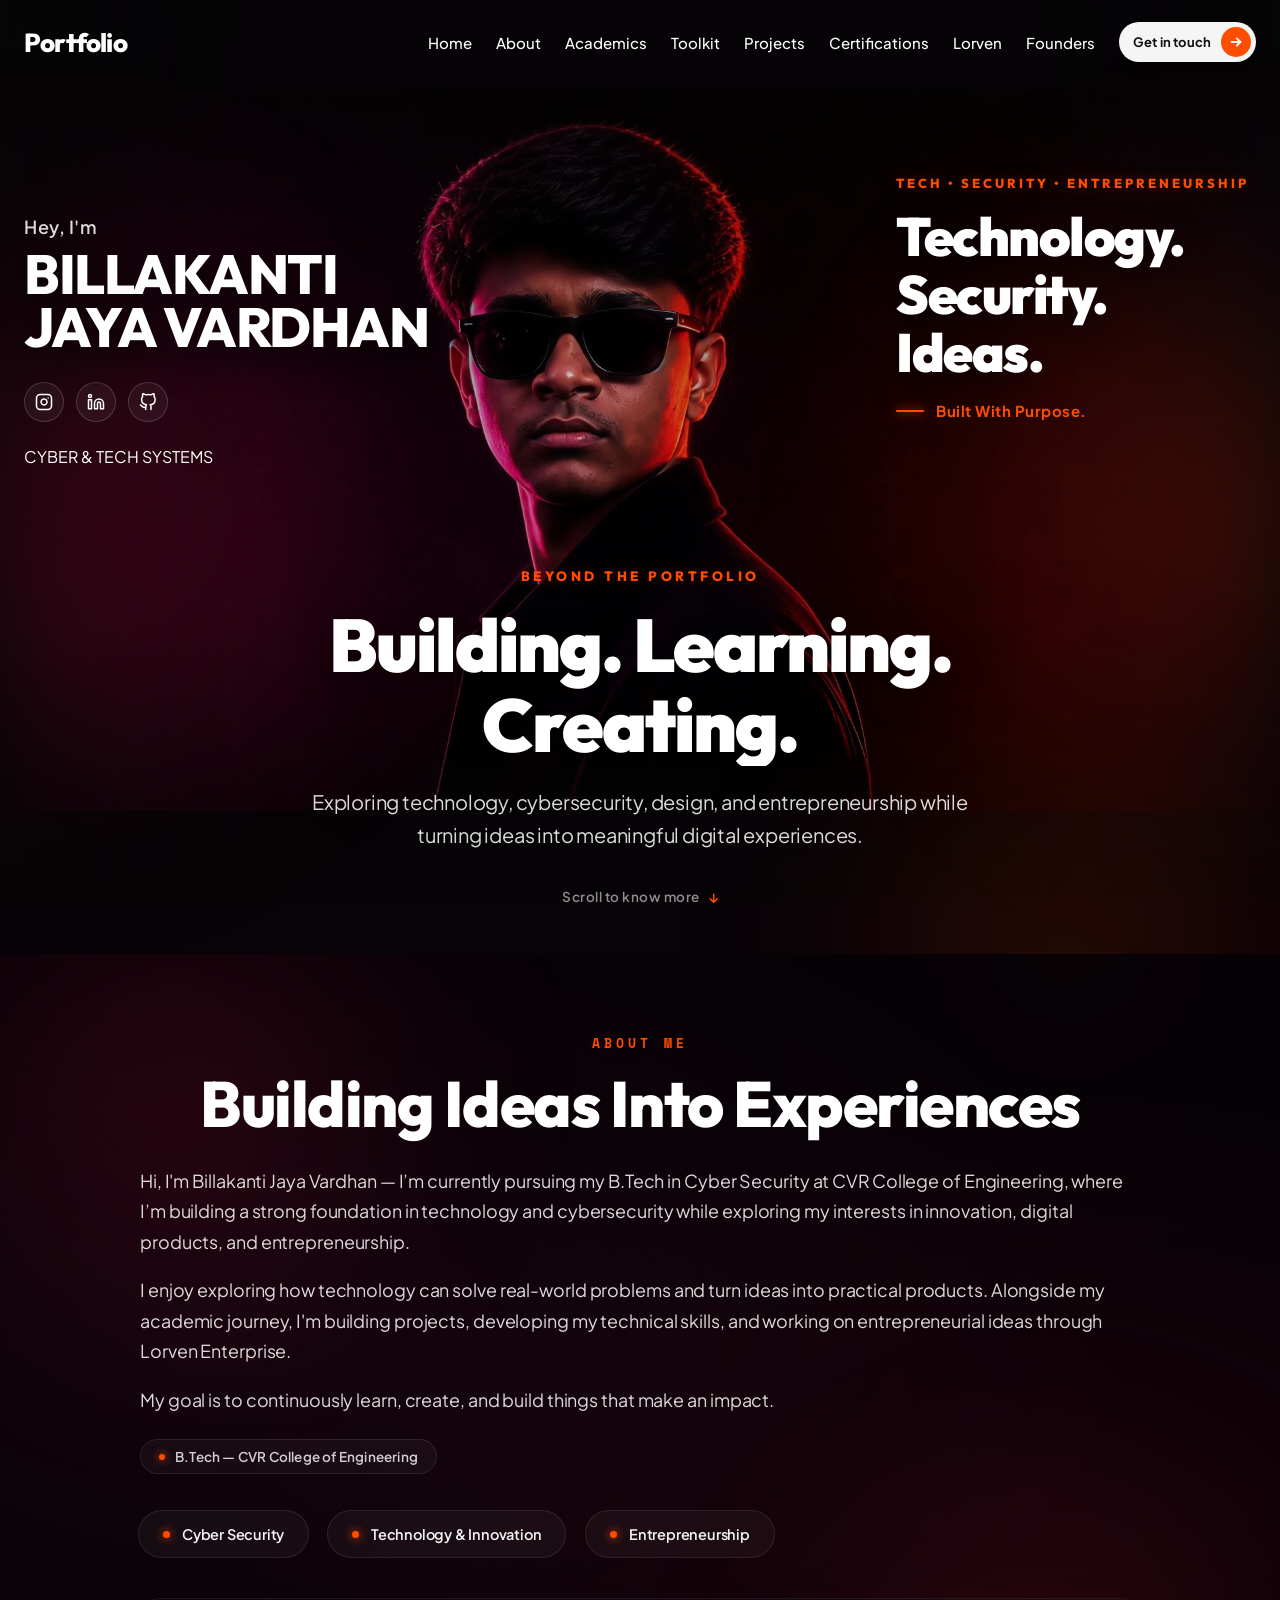
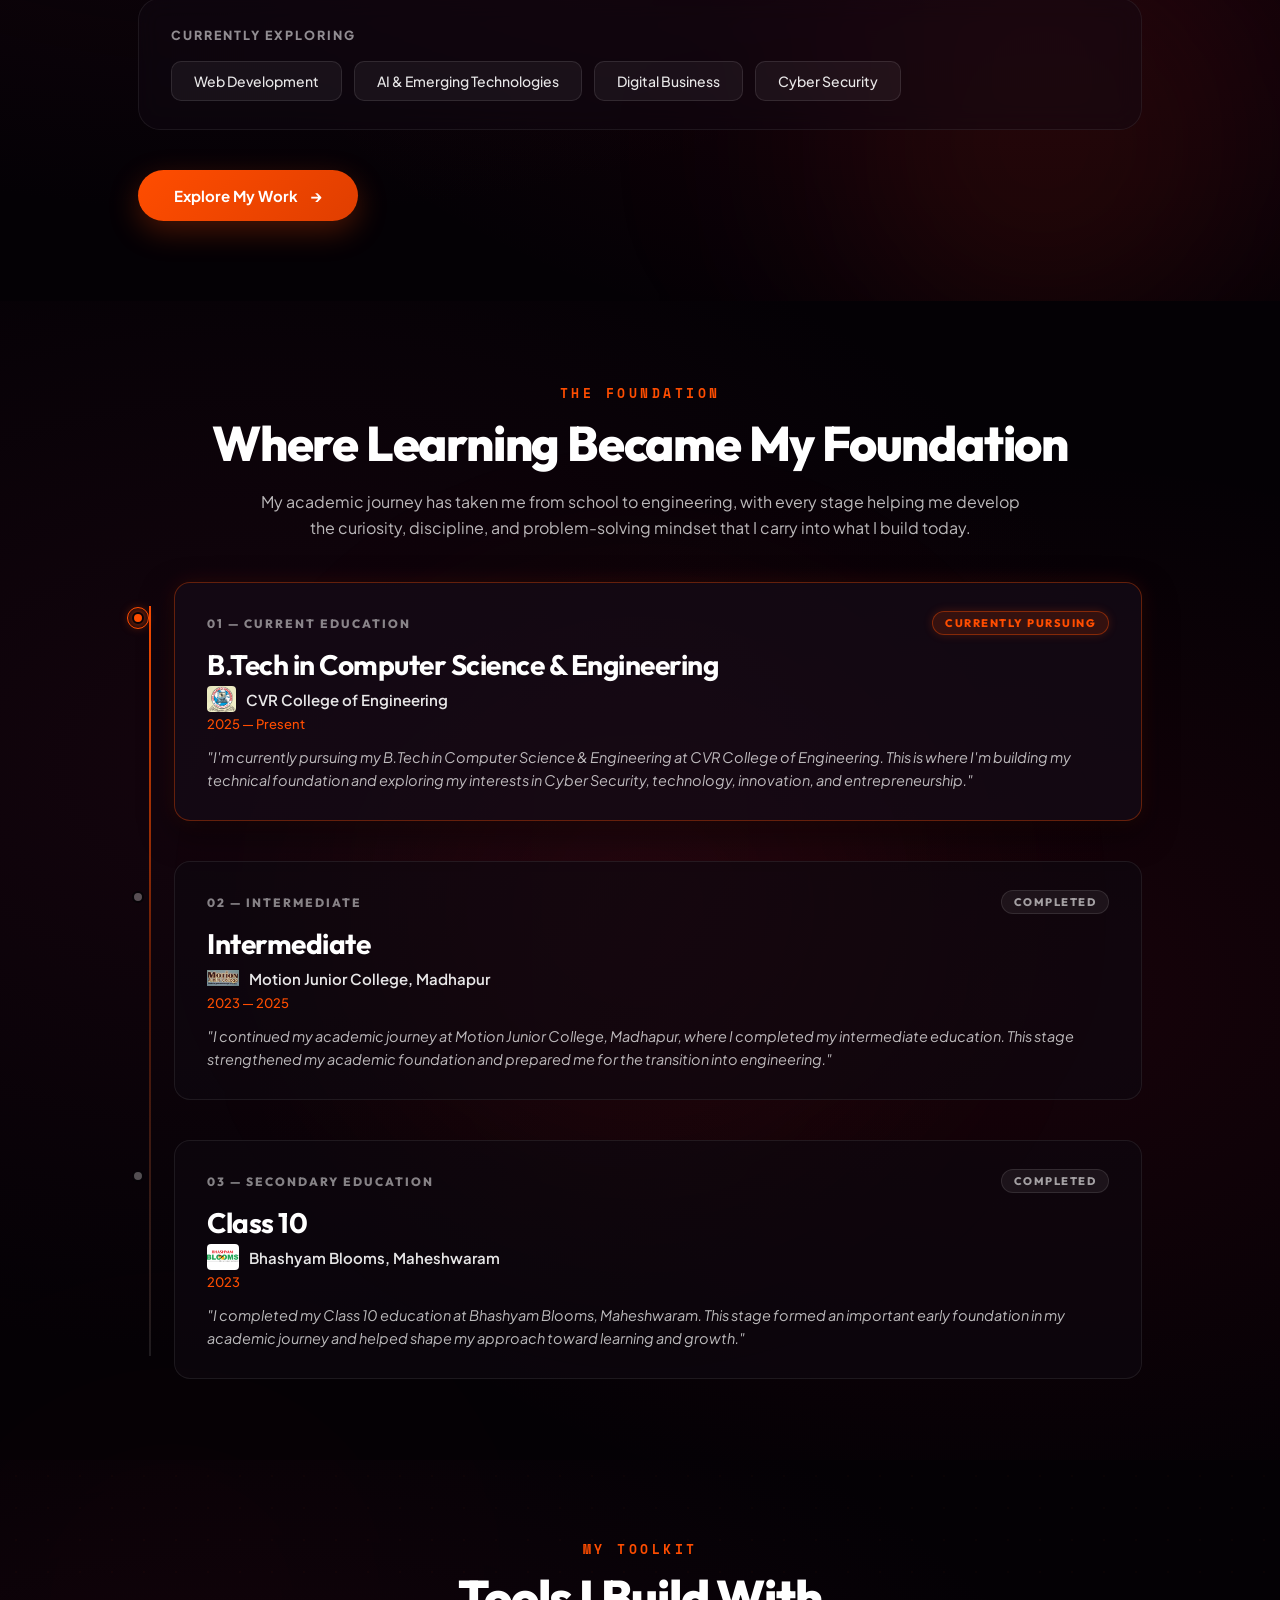
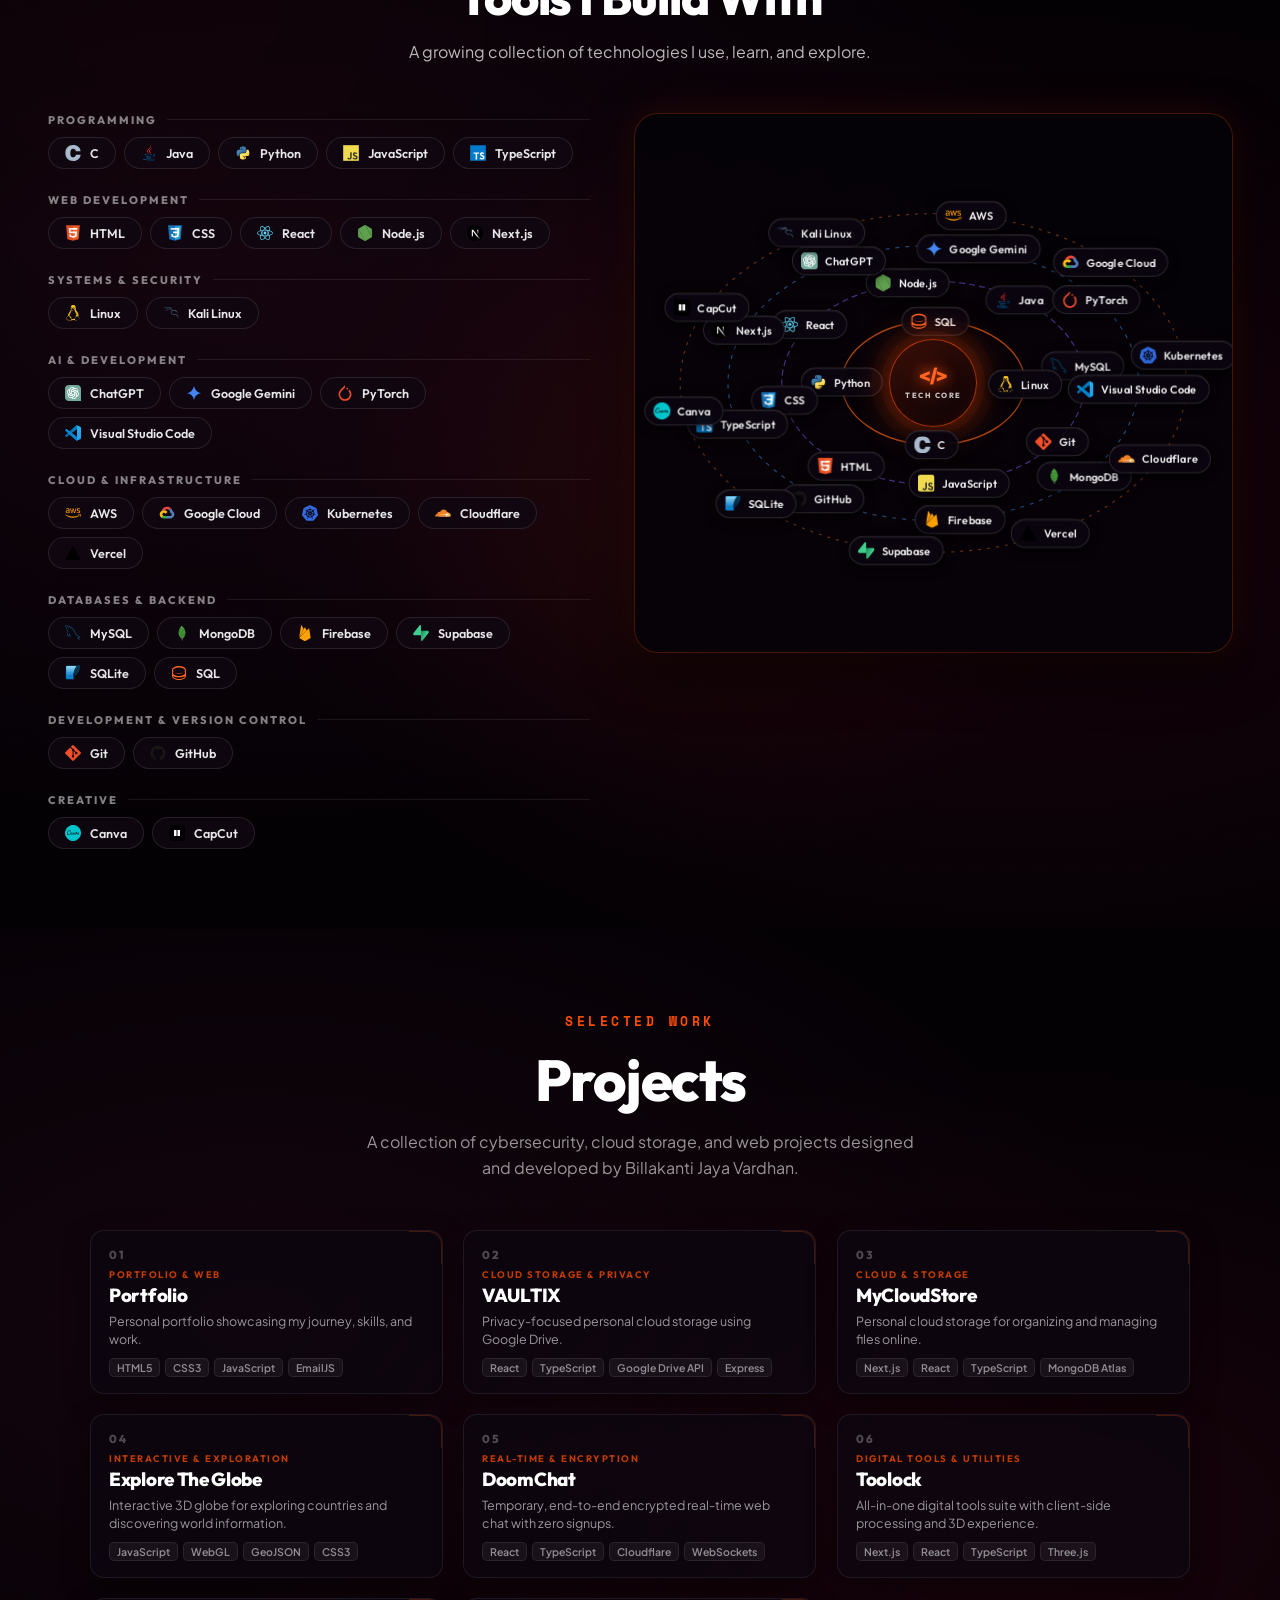
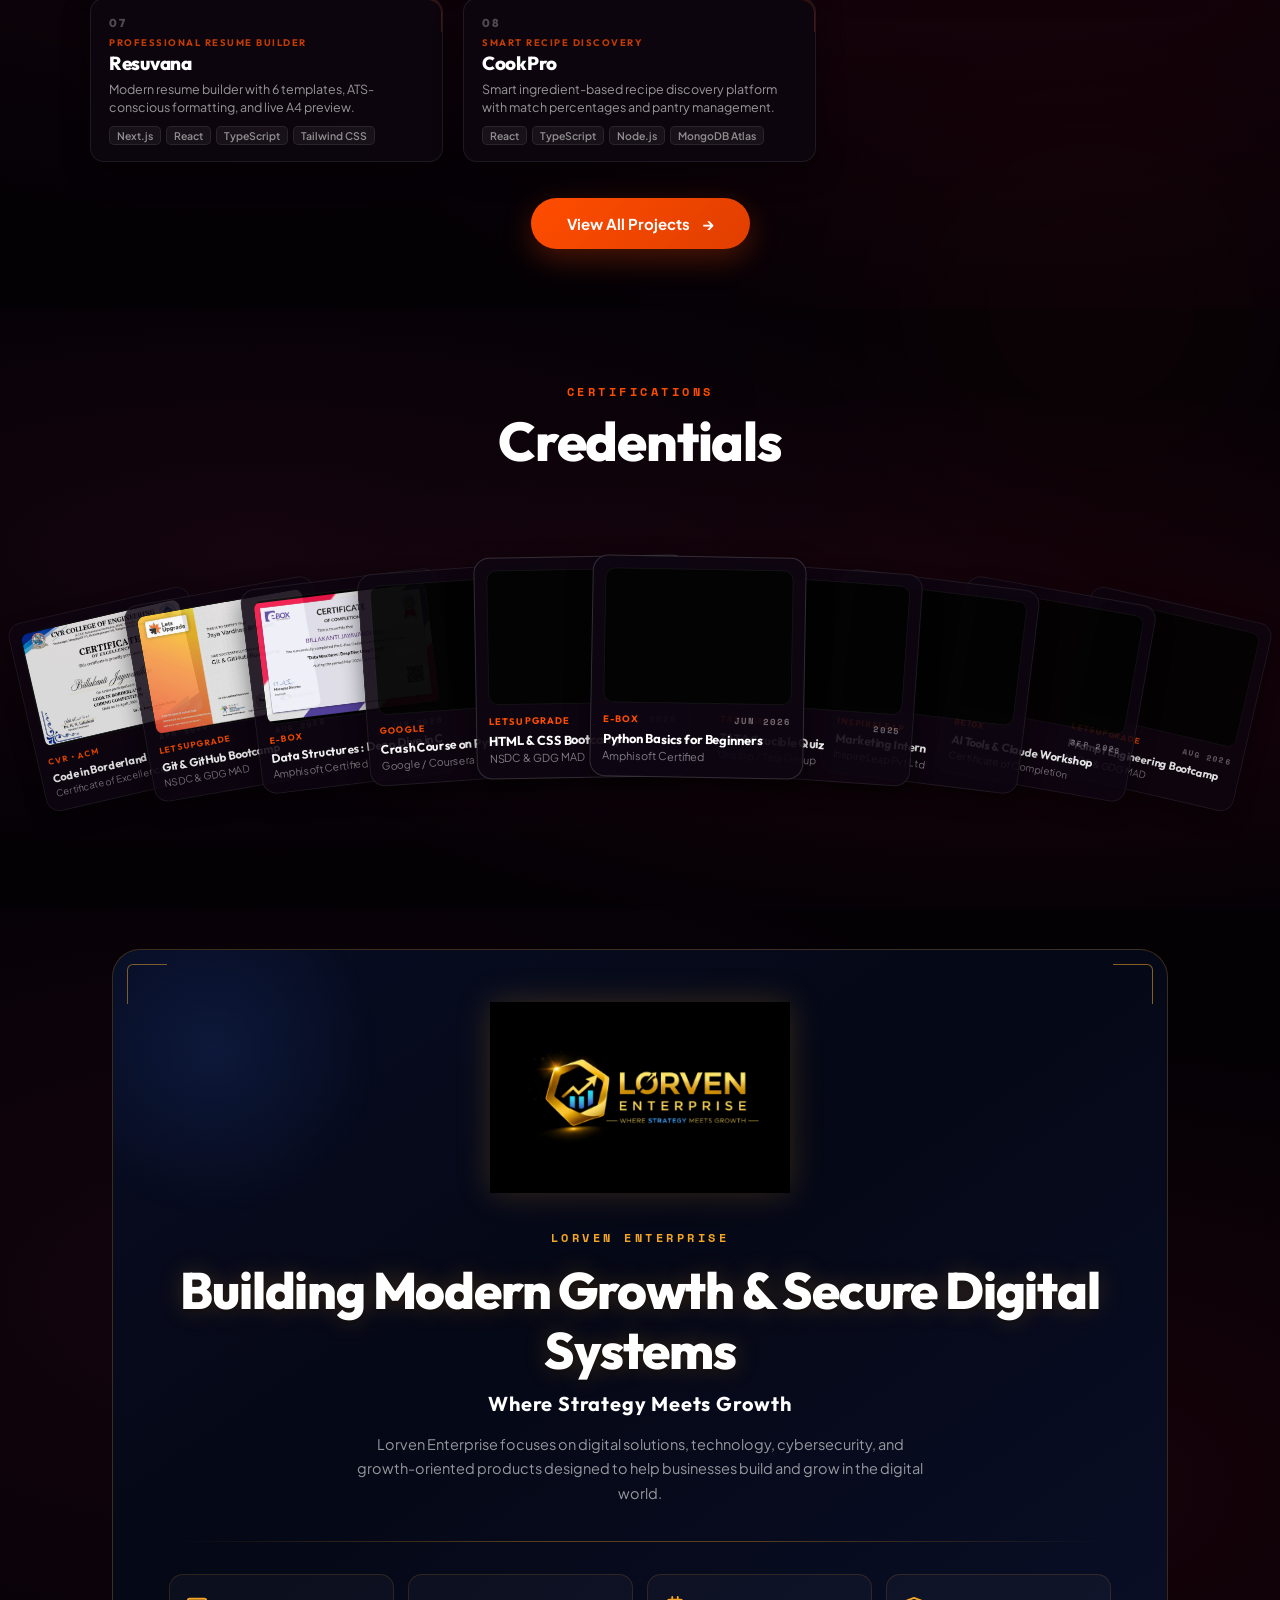
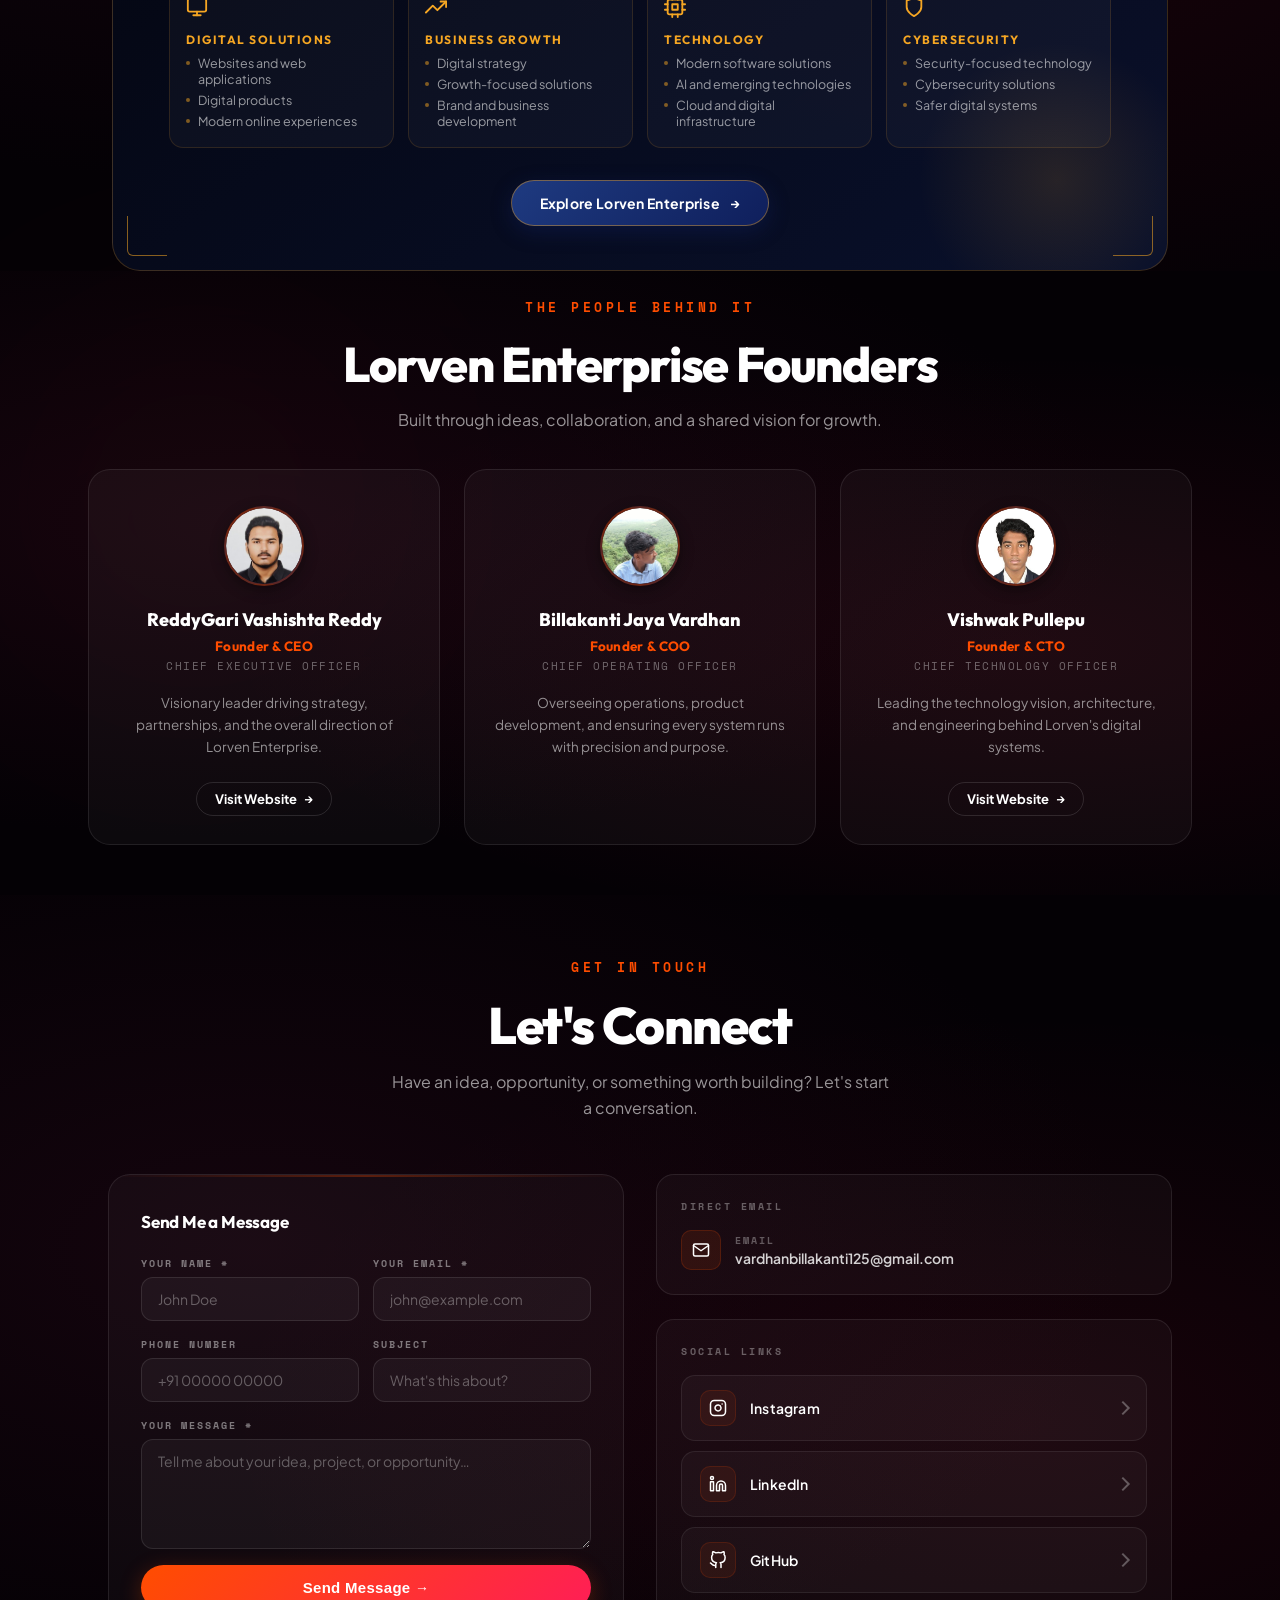
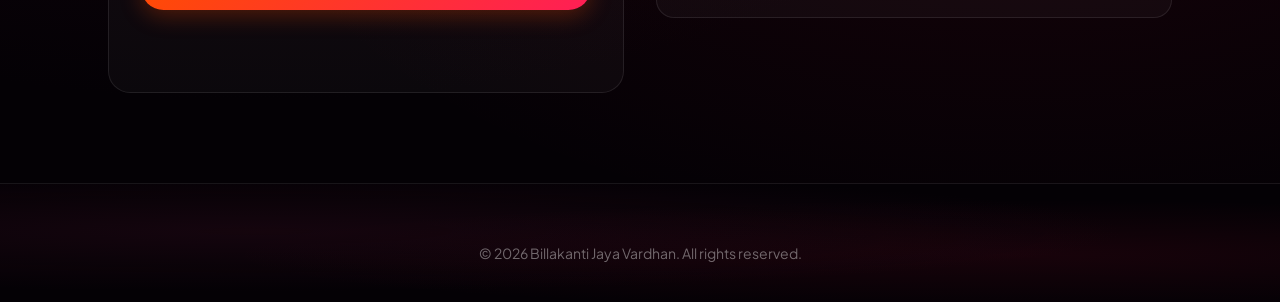
==== commit c136e630: "Update portfolio social preview image" ====
--- a/index.html
+++ b/index.html
@@ -14,11 +14,11 @@
   <meta property="og:url" content="https://vardhanbillakanti.in/">
   <meta property="og:title" content="Billakanti Jaya Vardhan | Cyber Security &amp; Technology Portfolio">
   <meta property="og:description" content="Official portfolio of Billakanti Jaya Vardhan, a Cyber Security student and developer showcasing cybersecurity projects, skills, and technology work.">
-  <meta property="og:image" content="https://vardhanbillakanti.in/images/og-image.png">
-  <meta property="og:image:secure_url" content="https://vardhanbillakanti.in/images/og-image.png">
-  <meta property="og:image:type" content="image/png">
+  <meta property="og:image" content="https://vardhanbillakanti.in/images/proj_portfolio.jpg">
+  <meta property="og:image:secure_url" content="https://vardhanbillakanti.in/images/proj_portfolio.jpg">
+  <meta property="og:image:type" content="image/jpeg">
   <meta property="og:image:width" content="1024">
-  <meta property="og:image:height" content="682">
+  <meta property="og:image:height" content="576">
   <meta property="og:image:alt" content="Billakanti Jaya Vardhan — Cyber Security &amp; Technology Portfolio">
   <meta property="og:site_name" content="Billakanti Jaya Vardhan Portfolio">
   <meta property="og:locale" content="en_US">
@@ -28,7 +28,7 @@
   <meta name="twitter:url" content="https://vardhanbillakanti.in/">
   <meta name="twitter:title" content="Billakanti Jaya Vardhan | Cyber Security &amp; Technology Portfolio">
   <meta name="twitter:description" content="Official portfolio of Billakanti Jaya Vardhan, a Cyber Security student and developer showcasing cybersecurity projects, skills, and technology work.">
-  <meta name="twitter:image" content="https://vardhanbillakanti.in/images/og-image.png">
+  <meta name="twitter:image" content="https://vardhanbillakanti.in/images/proj_portfolio.jpg">
   <meta name="twitter:image:alt" content="Billakanti Jaya Vardhan — Cyber Security &amp; Technology Portfolio">
 
   <!-- Schema.org JSON-LD Structured Data -->
@@ -228,9 +228,10 @@
   </script>
 
   <!-- Favicon -->
-  <link rel="icon" type="image/x-icon" href="favicon.ico">
-  <link rel="icon" type="image/png" sizes="32x32" href="images/favicon.png">
-  <link rel="apple-touch-icon" sizes="180x180" href="images/apple-touch-icon.png">
+  <link rel="icon" type="image/x-icon" href="/favicon.ico">
+  <link rel="icon" type="image/png" sizes="16x16" href="/images/favicon-16x16.png">
+  <link rel="icon" type="image/png" sizes="32x32" href="/images/favicon-32x32.png">
+  <link rel="apple-touch-icon" sizes="180x180" href="/images/apple-touch-icon.png">
   <!-- Resource Hints & Google Fonts (display: swap ensures instant text render) -->
   <link rel="dns-prefetch" href="https://fonts.googleapis.com">
   <link rel="dns-prefetch" href="https://fonts.gstatic.com">
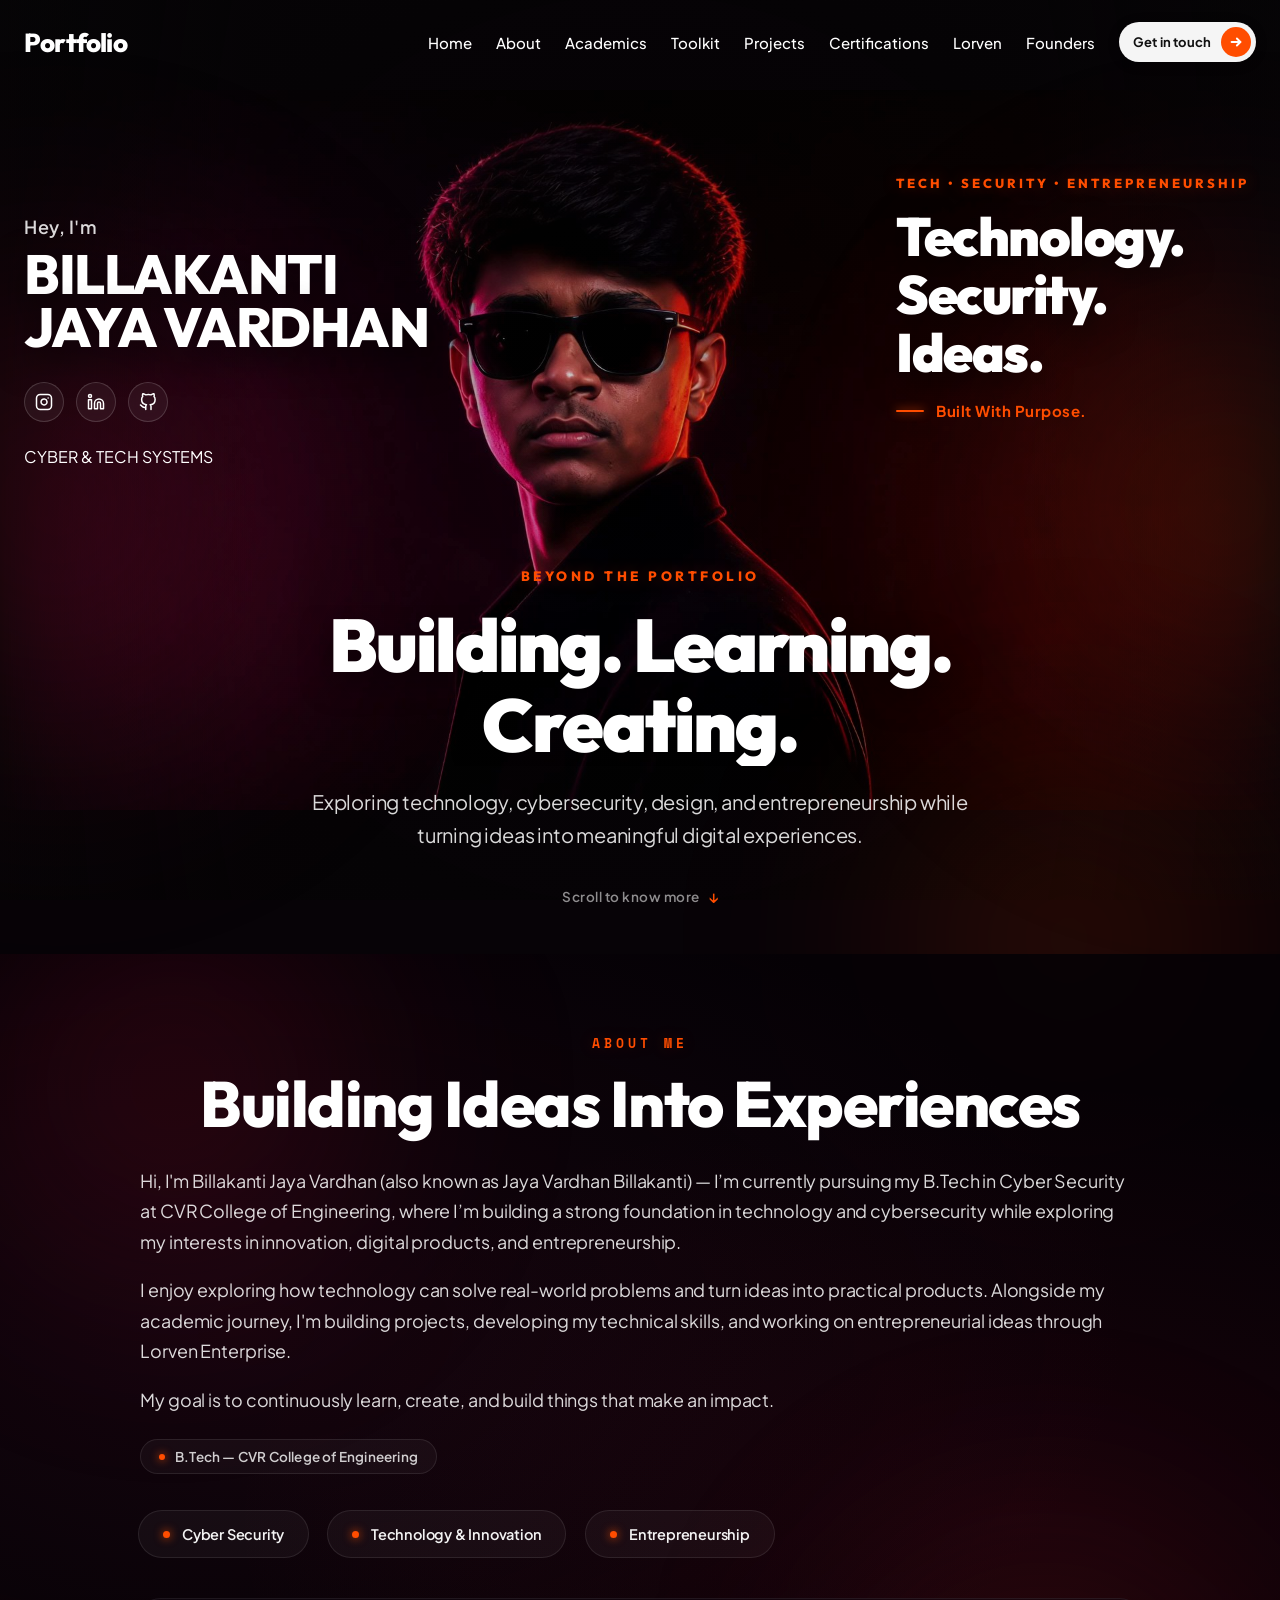
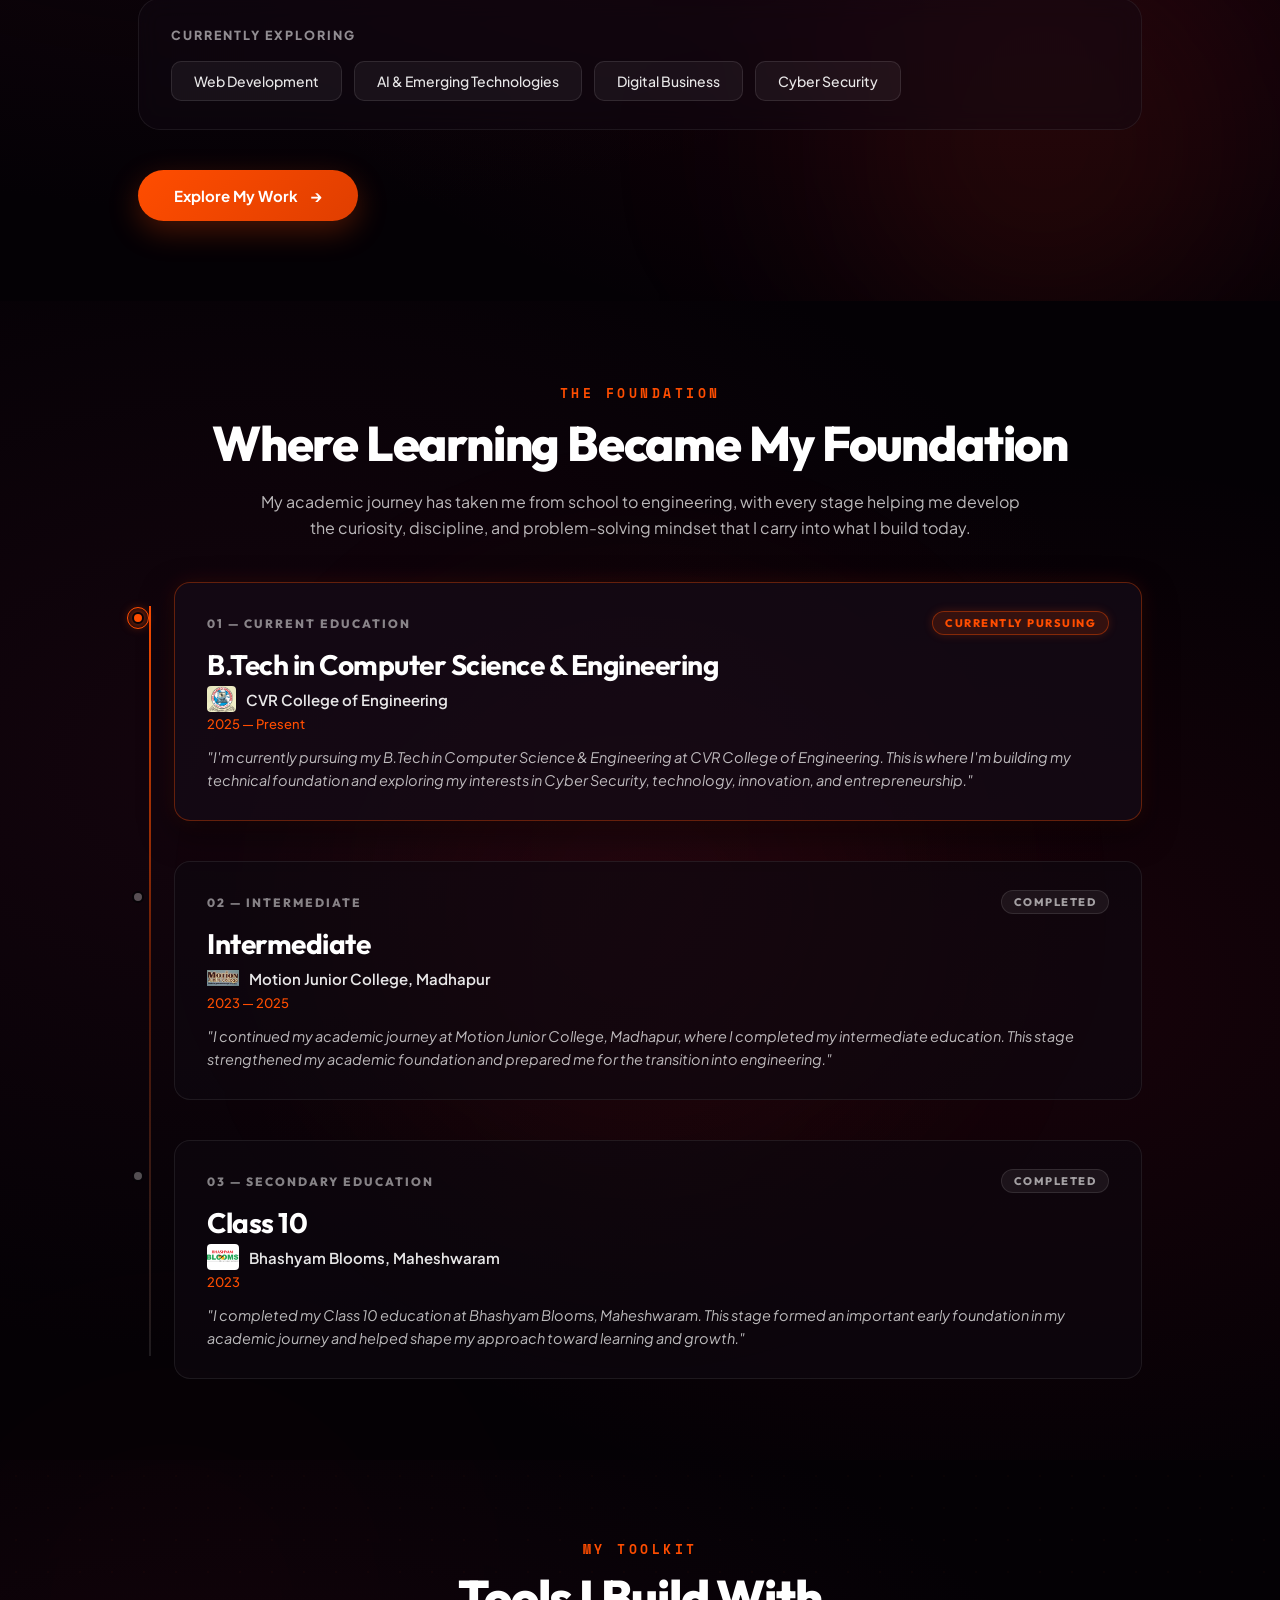
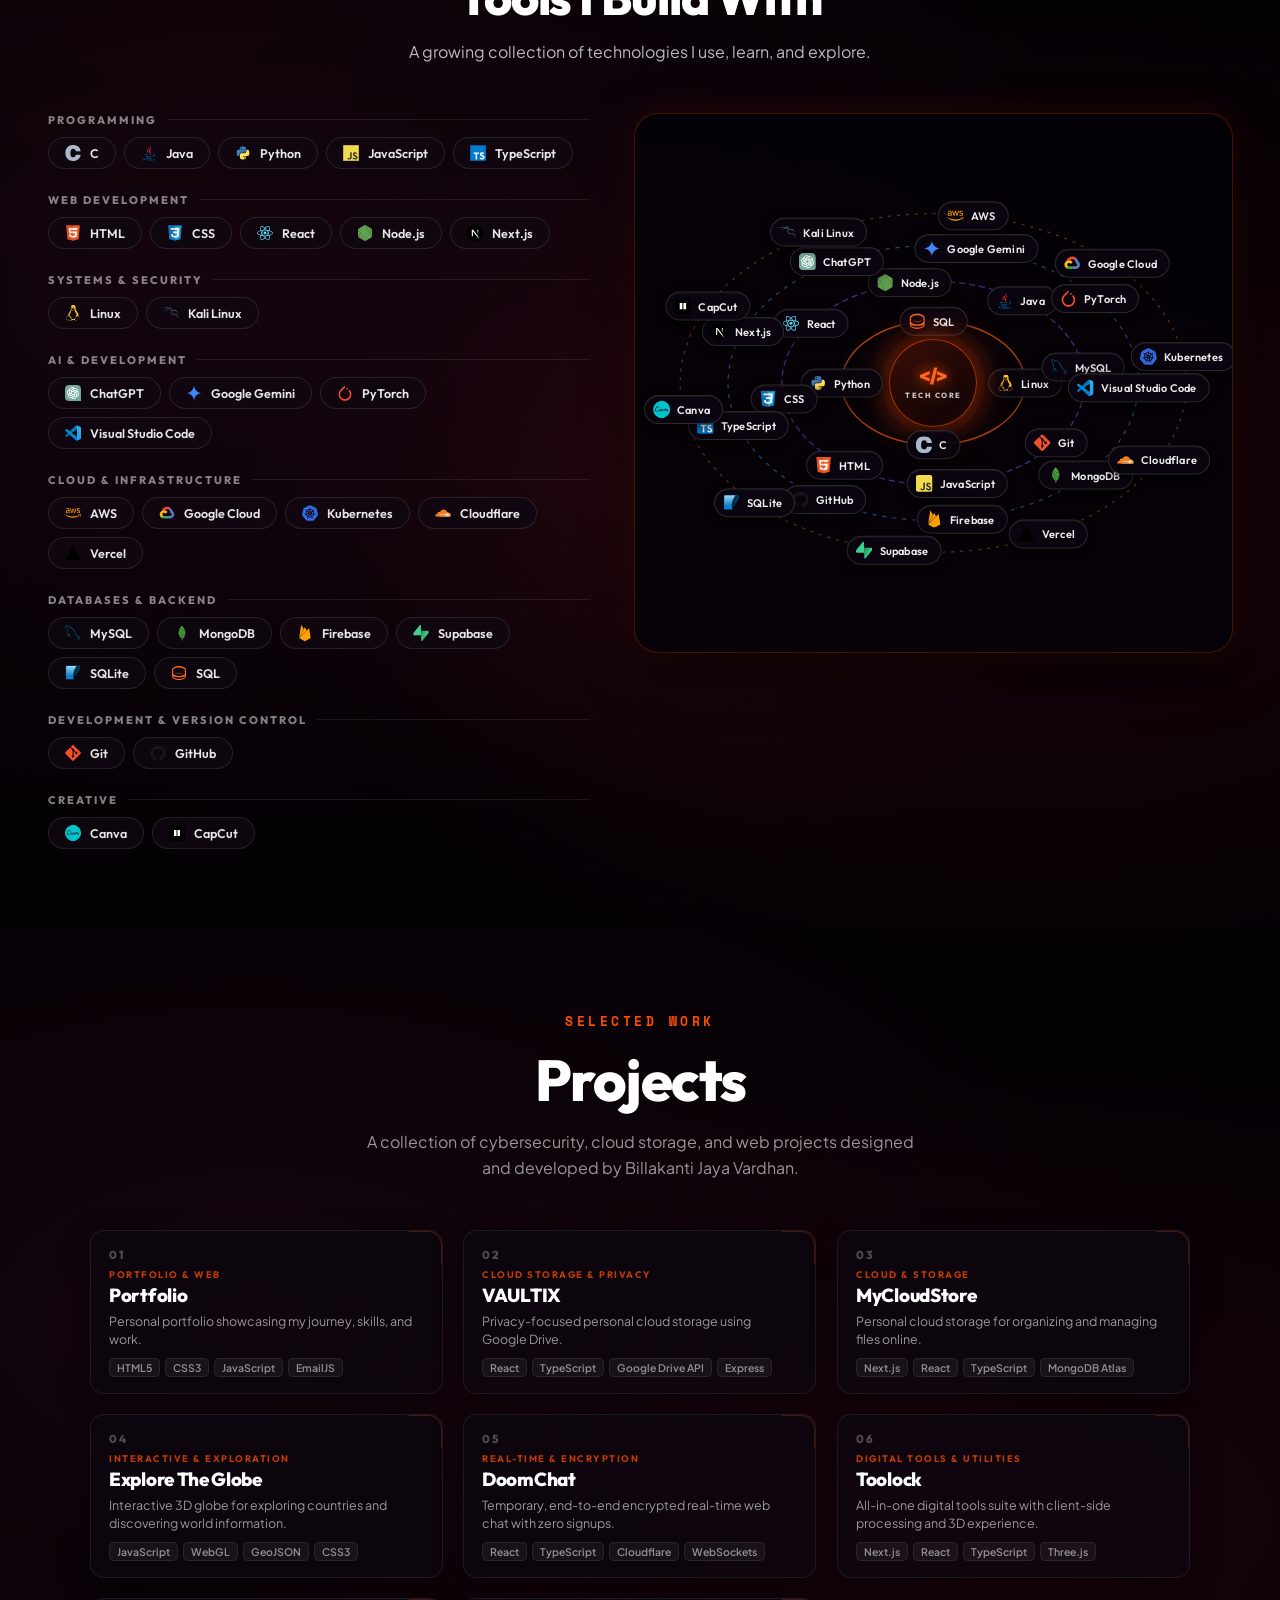
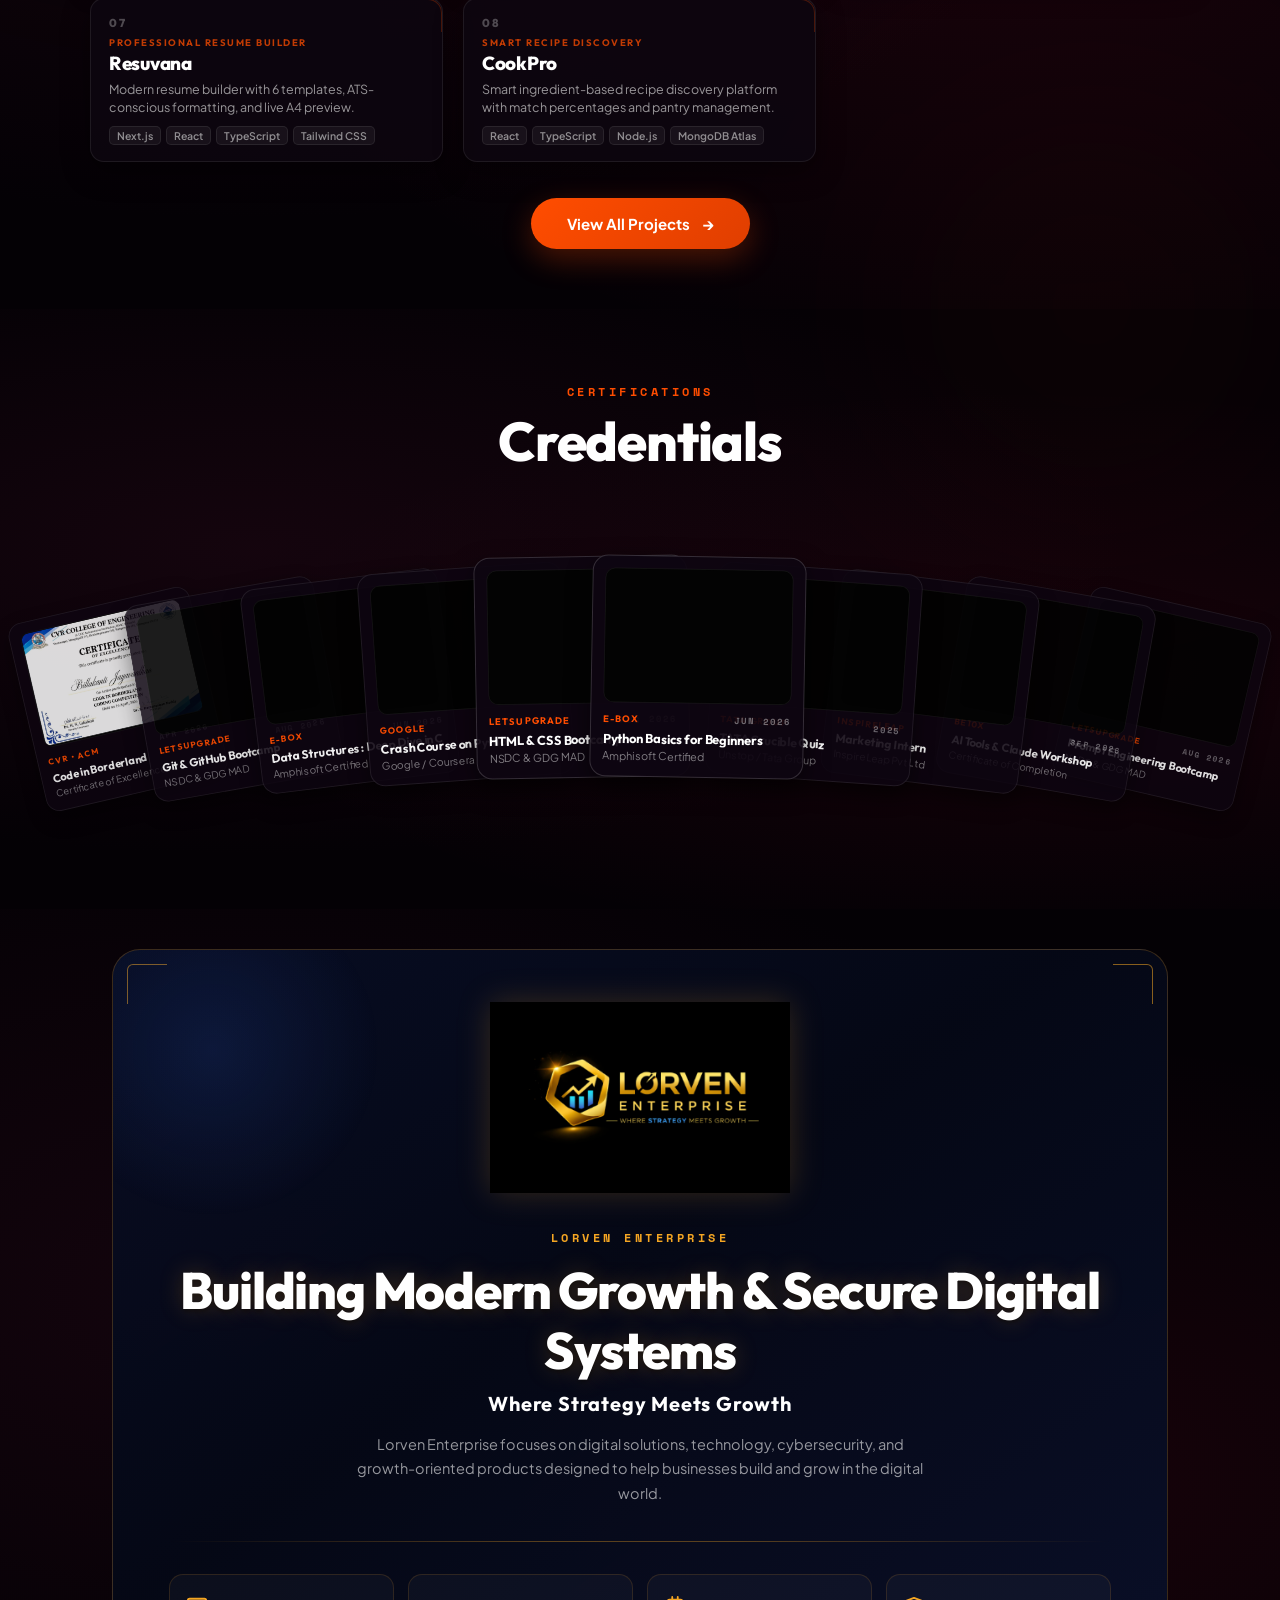
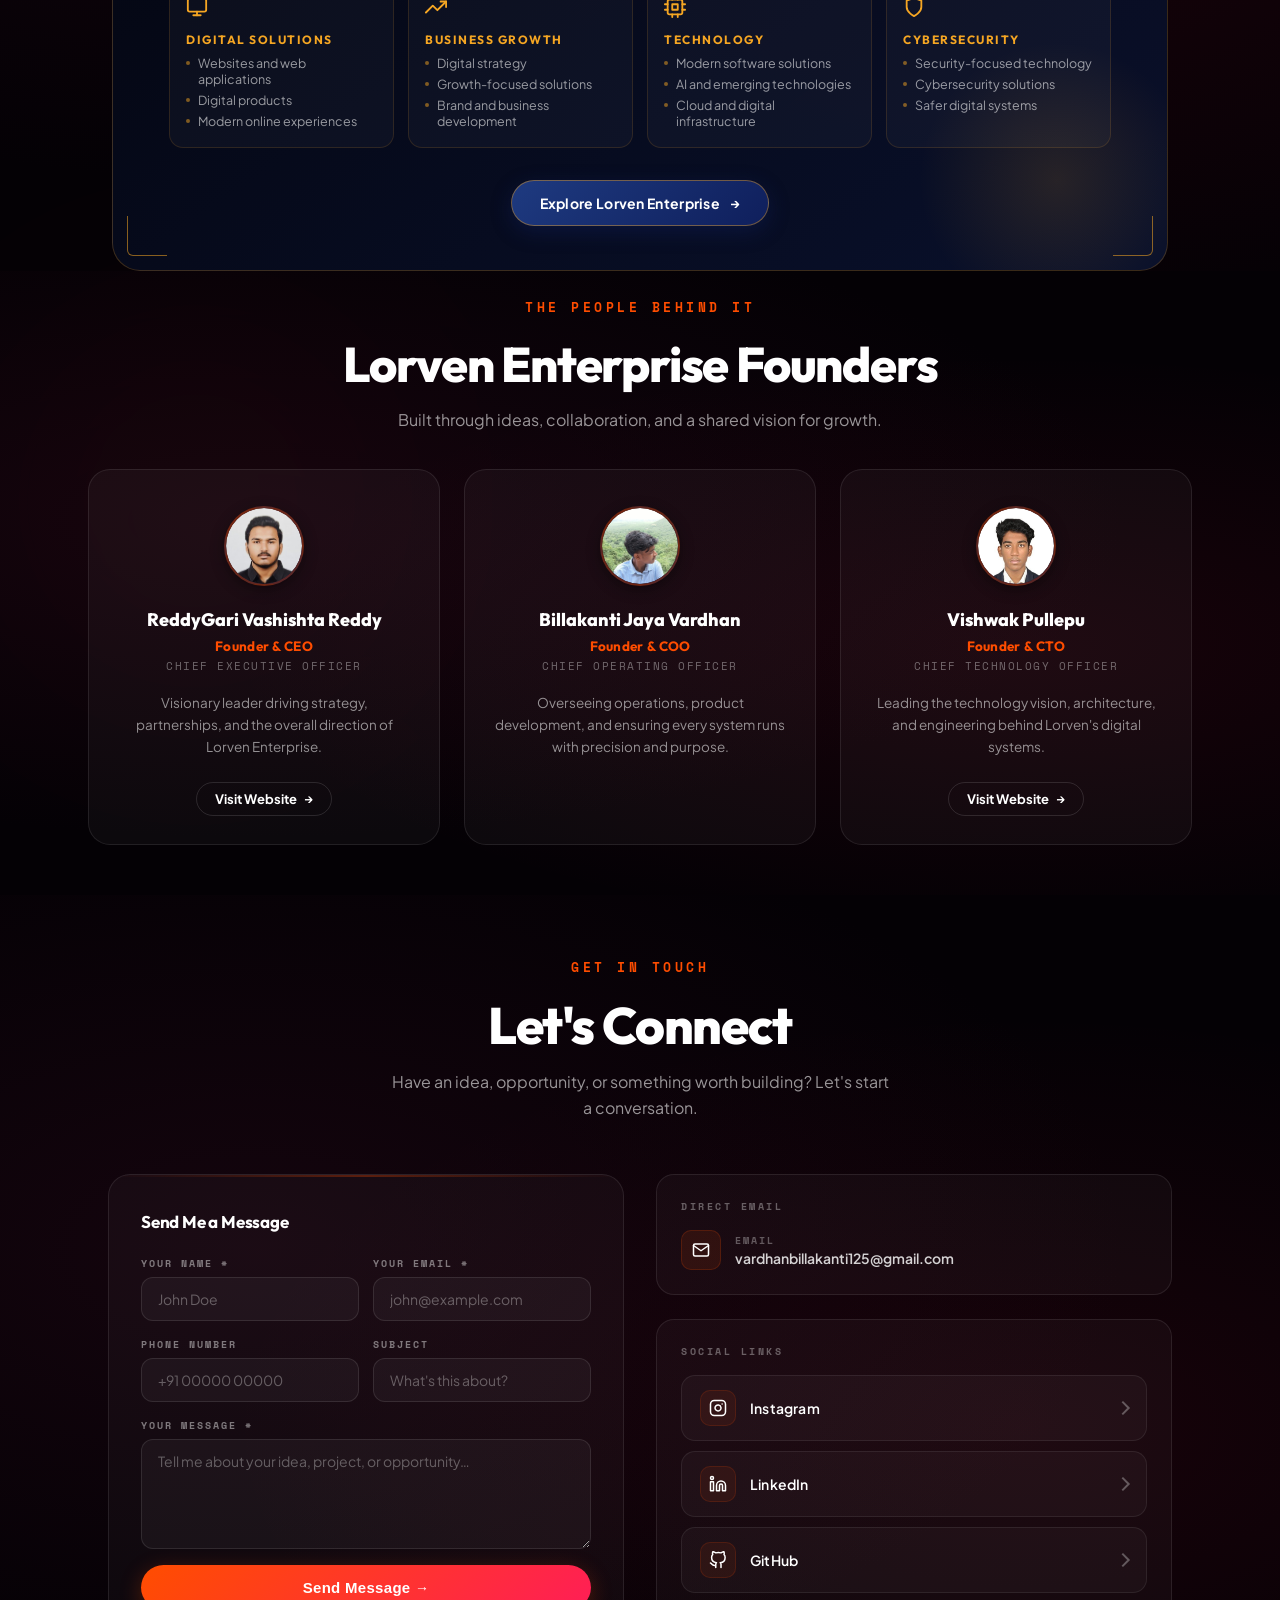
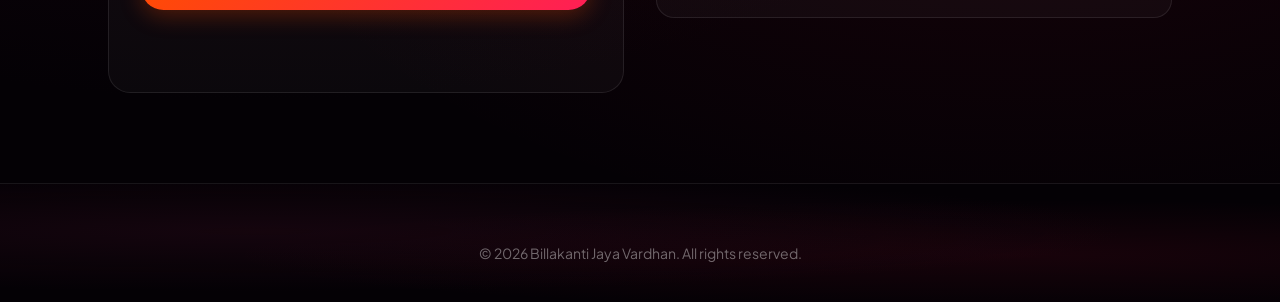
==== commit e2ba5a50: "Strengthen personal brand SEO" ====
--- a/index.html
+++ b/index.html
@@ -7,6 +7,7 @@
   <title>Billakanti Jaya Vardhan | Cyber Security &amp; Technology Portfolio</title>
   <meta name="description" content="Official portfolio of Billakanti Jaya Vardhan, a Cyber Security student and developer showcasing cybersecurity projects, skills, and technology work.">
   <meta name="author" content="Billakanti Jaya Vardhan">
+  <meta name="robots" content="index, follow, max-image-preview:large, max-snippet:-1, max-video-preview:-1">
   <link rel="canonical" href="https://vardhanbillakanti.in/">
 
   <!-- Open Graph / Facebook -->
@@ -44,6 +45,7 @@
           "Jaya Vardhan",
           "Vardhan Billakanti",
           "Jayavardhan Billakanti",
+          "Jaya Vardhan Billakanti",
           "Billakanti Jayavardhan",
           "Billakanti Vardhan"
         ],
@@ -290,7 +292,7 @@
         <a href="#about" class="nav-link">About</a>
         <a href="#academic" class="nav-link">Academics</a>
         <a href="#toolkit" class="nav-link">Toolkit</a>
-        <a href="#projects" class="nav-link">Projects</a>
+        <a href="/projects" class="nav-link">Projects</a>
         <a href="#certifications" class="nav-link">Certifications</a>
         <a href="#lorven" class="nav-link">Lorven</a>
         <a href="#founders" class="nav-link">Founders</a>
@@ -316,7 +318,7 @@
     <a href="#about"         class="mobile-nav-link" data-mobile-nav>About</a>
     <a href="#academic"      class="mobile-nav-link" data-mobile-nav>Academics</a>
     <a href="#toolkit"       class="mobile-nav-link" data-mobile-nav>Toolkit</a>
-    <a href="#projects"      class="mobile-nav-link" data-mobile-nav>Projects</a>
+    <a href="/projects"      class="mobile-nav-link" data-mobile-nav>Projects</a>
     <a href="#certifications" class="mobile-nav-link" data-mobile-nav>Certifications</a>
     <a href="#lorven"        class="mobile-nav-link" data-mobile-nav>Lorven</a>
     <a href="#founders"      class="mobile-nav-link" data-mobile-nav>Founders</a>
@@ -362,13 +364,13 @@
 
           <!-- Hero Social Buttons directly below name -->
           <div class="hero-social-buttons">
-            <a href="https://www.instagram.com/vardhan_billakanti/" target="_blank" rel="noopener noreferrer" class="hero-social-btn" aria-label="Instagram">
+            <a href="https://www.instagram.com/vardhan_billakanti/" target="_blank" rel="me noopener noreferrer" class="hero-social-btn" aria-label="Instagram">
               <svg viewBox="0 0 24 24" width="18" height="18" fill="none" stroke="currentColor" stroke-width="2" stroke-linecap="round" stroke-linejoin="round"><rect x="2" y="2" width="20" height="20" rx="5" ry="5"></rect><path d="M16 11.37A4 4 0 1 1 12.63 8 4 4 0 0 1 16 11.37z"></path><line x1="17.5" y1="6.5" x2="17.51" y2="6.5"></line></svg>
             </a>
-            <a href="https://www.linkedin.com/in/jaya-vardhan-billakanti-0053b7382/" target="_blank" rel="noopener noreferrer" class="hero-social-btn" aria-label="LinkedIn">
+            <a href="https://www.linkedin.com/in/jaya-vardhan-billakanti-0053b7382/" target="_blank" rel="me noopener noreferrer" class="hero-social-btn" aria-label="LinkedIn">
               <svg viewBox="0 0 24 24" width="18" height="18" fill="none" stroke="currentColor" stroke-width="2" stroke-linecap="round" stroke-linejoin="round"><path d="M16 8a6 6 0 0 1 6 6v7h-4v-7a2 2 0 0 0-2-2 2 2 0 0 0-2 2v7h-4v-7a6 6 0 0 1 6-6z"></path><rect x="2" y="9" width="4" height="12"></rect><circle cx="4" cy="4" r="2"></circle></svg>
             </a>
-            <a href="https://github.com/vardhanbillakanti125-crypto" target="_blank" rel="noopener noreferrer" class="hero-social-btn" aria-label="GitHub">
+            <a href="https://github.com/vardhanbillakanti125-crypto" target="_blank" rel="me noopener noreferrer" class="hero-social-btn" aria-label="GitHub">
               <svg viewBox="0 0 24 24" width="18" height="18" fill="none" stroke="currentColor" stroke-width="2" stroke-linecap="round" stroke-linejoin="round"><path d="M9 19c-5 1.5-5-2.5-7-3m14 6v-3.87a3.37 3.37 0 0 0-.94-2.61c3.14-.35 6.44-1.54 6.44-7A5.44 5.44 0 0 0 20 4.77 5.07 5.07 0 0 0 19.91 1S18.73.65 16 2.48a13.38 13.38 0 0 0-7 0C6.27.65 5.09 1 5.09 1A5.07 5.07 0 0 0 5 4.77a5.44 5.44 0 0 0-1.5 3.78c0 5.42 3.3 6.61 6.44 7A3.37 3.37 0 0 0 9 18.13V22"></path></svg>
             </a>
           </div>
@@ -377,13 +379,13 @@
           <div class="hero-mobile-portrait-wrap">
             <!-- Vertical social icons — beside portrait, mobile only, individual circles with NO outer box -->
             <div class="hero-mobile-social-col" aria-label="Social links">
-              <a href="https://www.instagram.com/vardhan_billakanti/" target="_blank" rel="noopener noreferrer" class="hero-social-btn" aria-label="Instagram">
+              <a href="https://www.instagram.com/vardhan_billakanti/" target="_blank" rel="me noopener noreferrer" class="hero-social-btn" aria-label="Instagram">
                 <svg viewBox="0 0 24 24" width="18" height="18" fill="none" stroke="currentColor" stroke-width="2" stroke-linecap="round" stroke-linejoin="round"><rect x="2" y="2" width="20" height="20" rx="5" ry="5"></rect><path d="M16 11.37A4 4 0 1 1 12.63 8 4 4 0 0 1 16 11.37z"></path><line x1="17.5" y1="6.5" x2="17.51" y2="6.5"></line></svg>
               </a>
-              <a href="https://www.linkedin.com/in/jaya-vardhan-billakanti-0053b7382/" target="_blank" rel="noopener noreferrer" class="hero-social-btn" aria-label="LinkedIn">
+              <a href="https://www.linkedin.com/in/jaya-vardhan-billakanti-0053b7382/" target="_blank" rel="me noopener noreferrer" class="hero-social-btn" aria-label="LinkedIn">
                 <svg viewBox="0 0 24 24" width="18" height="18" fill="none" stroke="currentColor" stroke-width="2" stroke-linecap="round" stroke-linejoin="round"><path d="M16 8a6 6 0 0 1 6 6v7h-4v-7a2 2 0 0 0-2-2 2 2 0 0 0-2 2v7h-4v-7a6 6 0 0 1 6-6z"></path><rect x="2" y="9" width="4" height="12"></rect><circle cx="4" cy="4" r="2"></circle></svg>
               </a>
-              <a href="https://github.com/vardhanbillakanti125-crypto" target="_blank" rel="noopener noreferrer" class="hero-social-btn" aria-label="GitHub">
+              <a href="https://github.com/vardhanbillakanti125-crypto" target="_blank" rel="me noopener noreferrer" class="hero-social-btn" aria-label="GitHub">
                 <svg viewBox="0 0 24 24" width="18" height="18" fill="none" stroke="currentColor" stroke-width="2" stroke-linecap="round" stroke-linejoin="round"><path d="M9 19c-5 1.5-5-2.5-7-3m14 6v-3.87a3.37 3.37 0 0 0-.94-2.61c3.14-.35 6.44-1.54 6.44-7A5.44 5.44 0 0 0 20 4.77 5.07 5.07 0 0 0 19.91 1S18.73.65 16 2.48a13.38 13.38 0 0 0-7 0C6.27.65 5.09 1 5.09 1A5.07 5.07 0 0 0 5 4.77a5.44 5.44 0 0 0-1.5 3.78c0 5.42 3.3 6.61 6.44 7A3.37 3.37 0 0 0 9 18.13V22"></path></svg>
               </a>
             </div>
@@ -459,7 +461,7 @@
         <!-- Main Personal Introduction & Academic Tag -->
         <div class="about-intro-paragraphs about-reveal delay-2">
           <p class="about-para">
-            Hi, I'm Billakanti Jaya Vardhan — I’m currently pursuing my B.Tech in Cyber Security at CVR College of Engineering, where I’m building a strong foundation in technology and cybersecurity while exploring my interests in innovation, digital products, and entrepreneurship.
+            Hi, I'm Billakanti Jaya Vardhan (also known as Jaya Vardhan Billakanti) — I’m currently pursuing my B.Tech in Cyber Security at CVR College of Engineering, where I’m building a strong foundation in technology and cybersecurity while exploring my interests in innovation, digital products, and entrepreneurship.
           </p>
           <p class="about-para">
             I enjoy exploring how technology can solve real-world problems and turn ideas into practical products. Alongside my academic journey, I'm building projects, developing my technical skills, and working on entrepreneurial ideas through Lorven Enterprise.
@@ -1361,7 +1363,7 @@
                 <a
                   href="https://www.instagram.com/vardhan_billakanti/"
                   target="_blank"
-                  rel="noopener noreferrer"
+                  rel="me noopener noreferrer"
                   class="contact-social-btn"
                 >
                   <span class="contact-social-icon">
@@ -1373,7 +1375,7 @@
                 <a
                   href="https://www.linkedin.com/in/jaya-vardhan-billakanti-0053b7382/"
                   target="_blank"
-                  rel="noopener noreferrer"
+                  rel="me noopener noreferrer"
                   class="contact-social-btn"
                 >
                   <span class="contact-social-icon">
@@ -1385,7 +1387,7 @@
                 <a
                   href="https://github.com/vardhanbillakanti125-crypto"
                   target="_blank"
-                  rel="noopener noreferrer"
+                  rel="me noopener noreferrer"
                   class="contact-social-btn"
                 >
                   <span class="contact-social-icon">
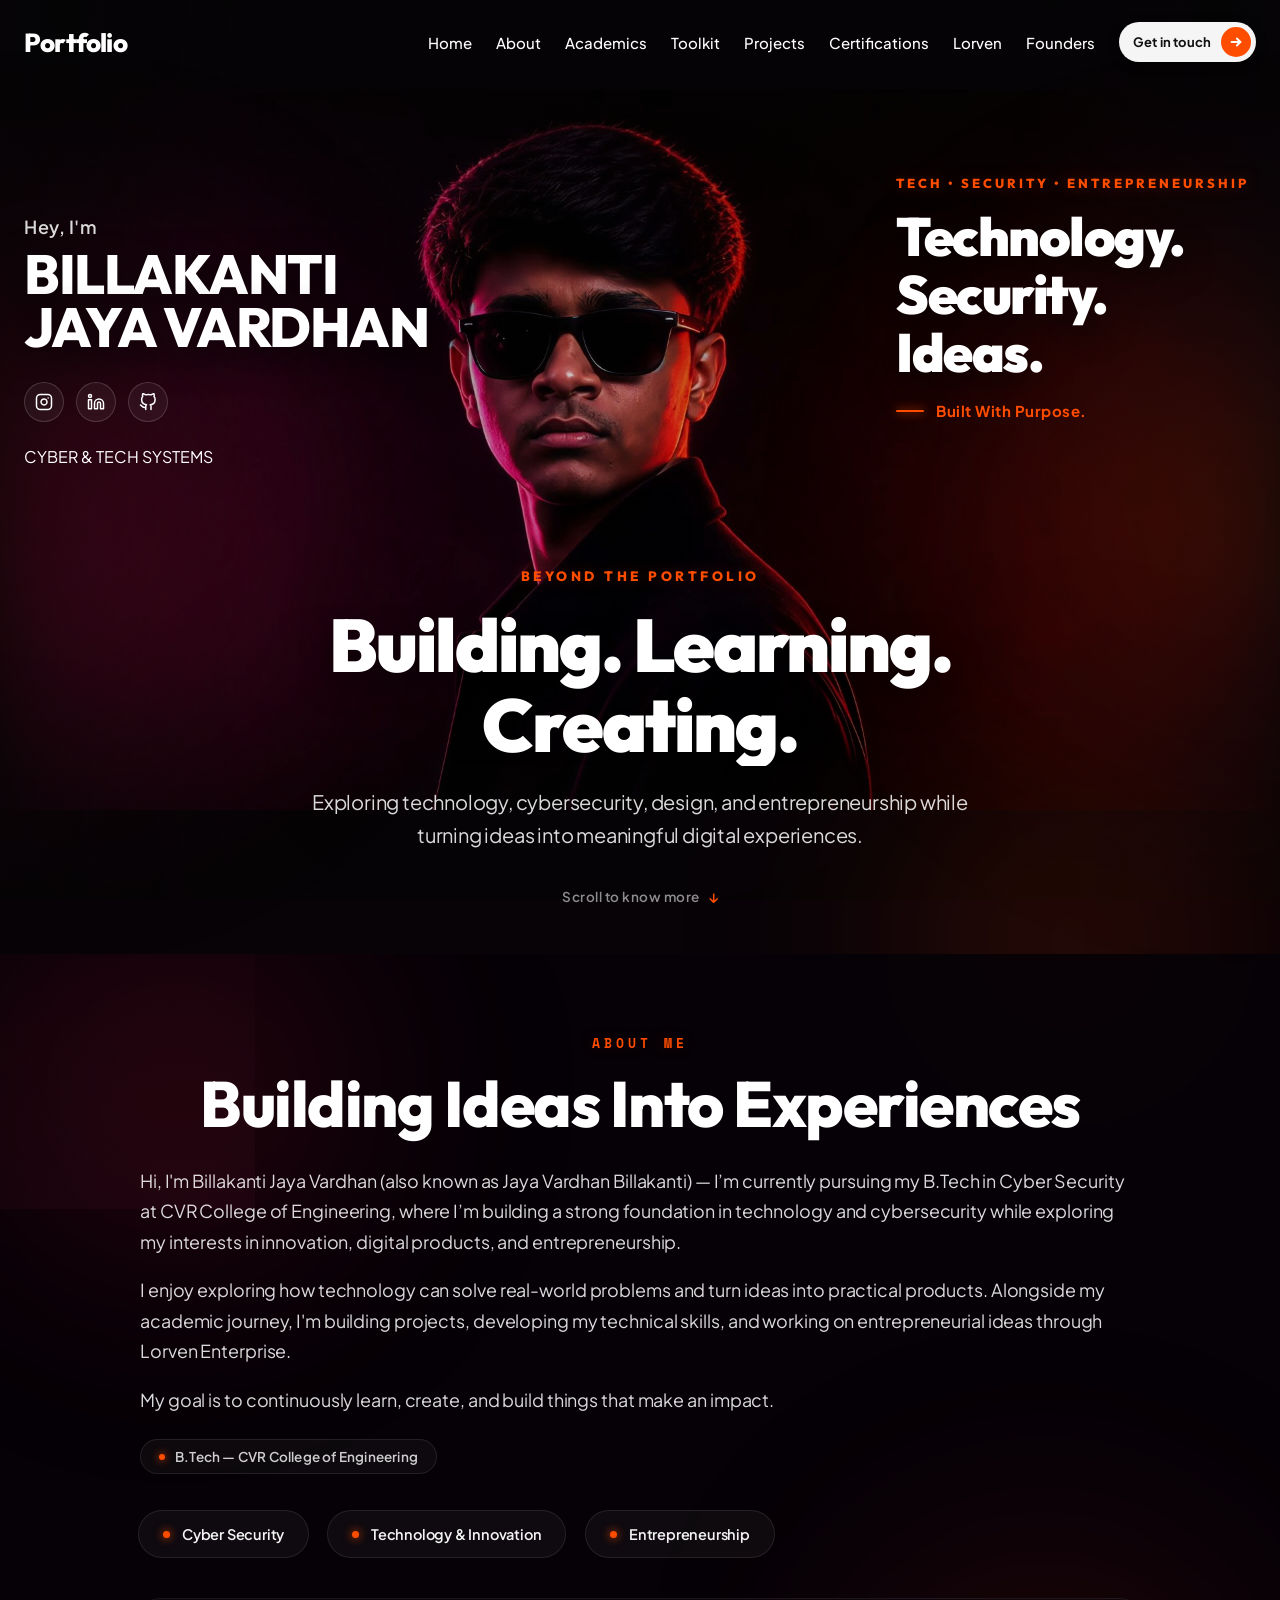
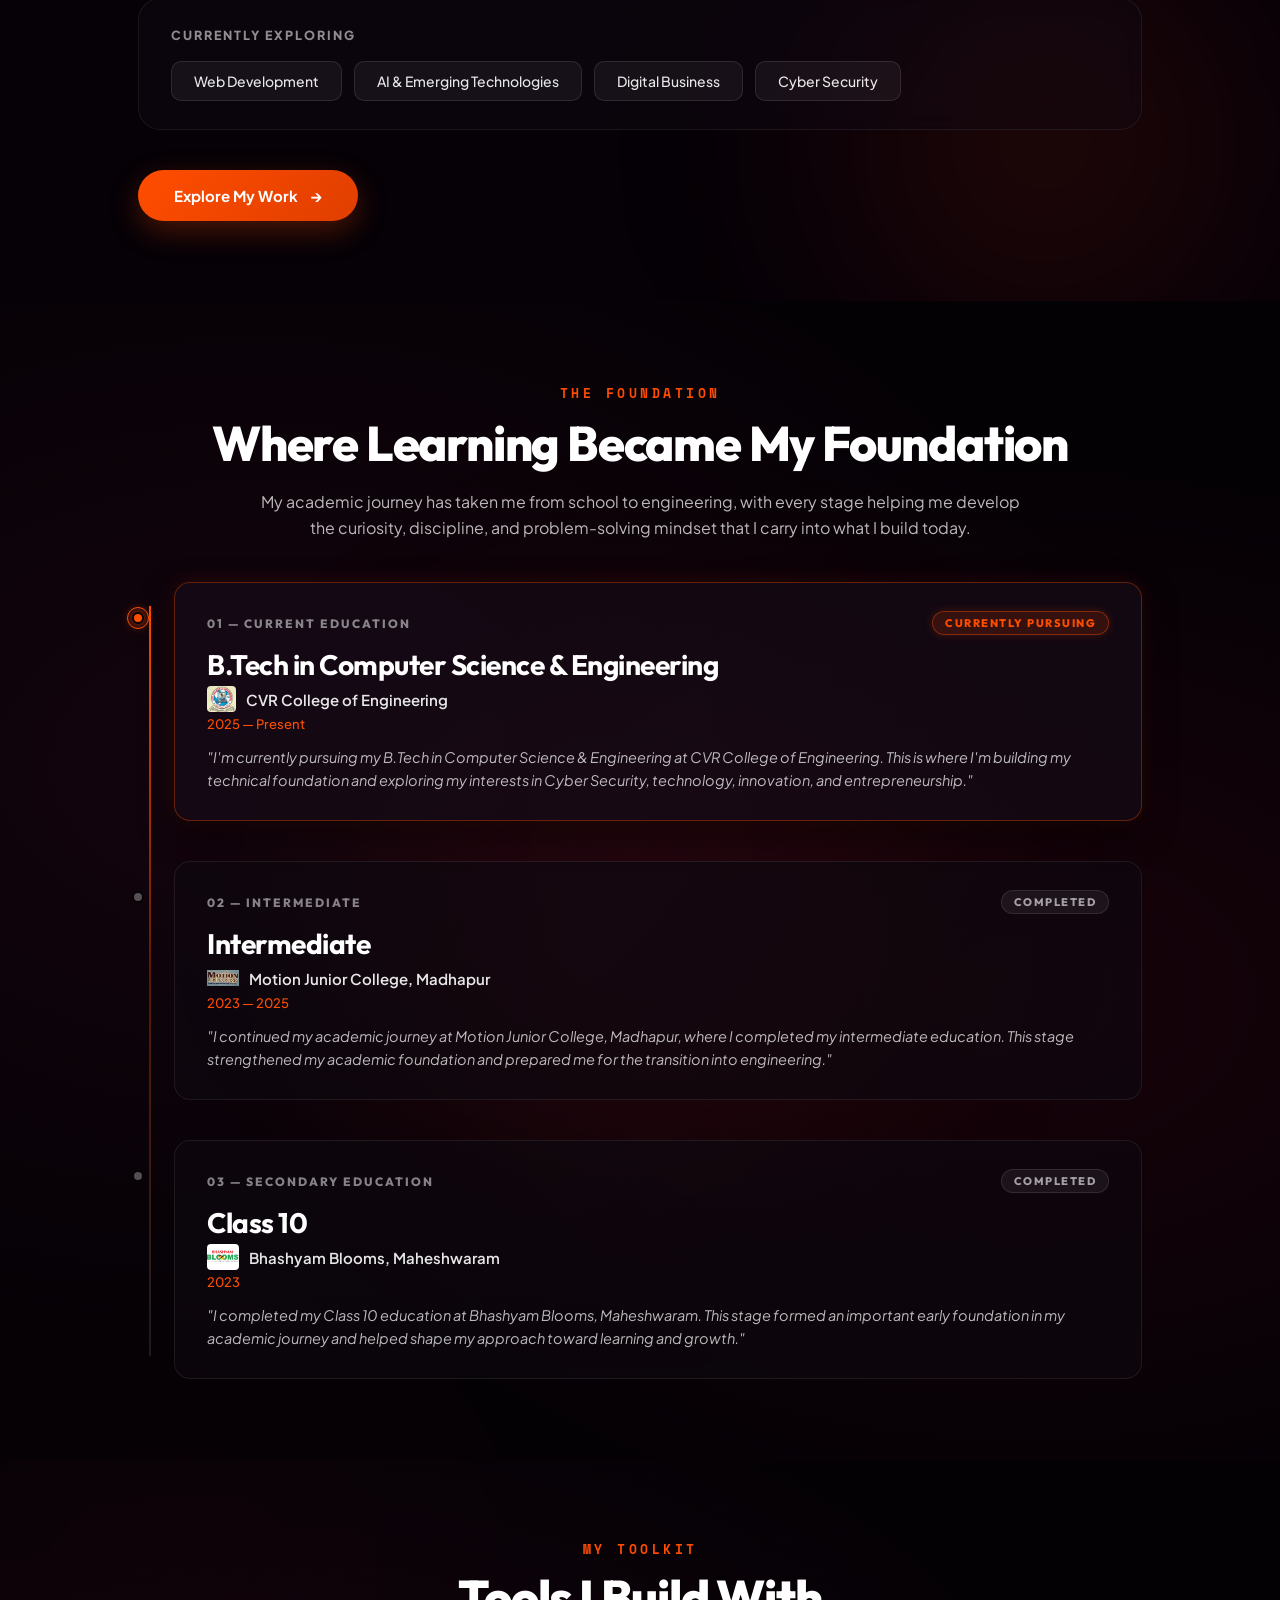
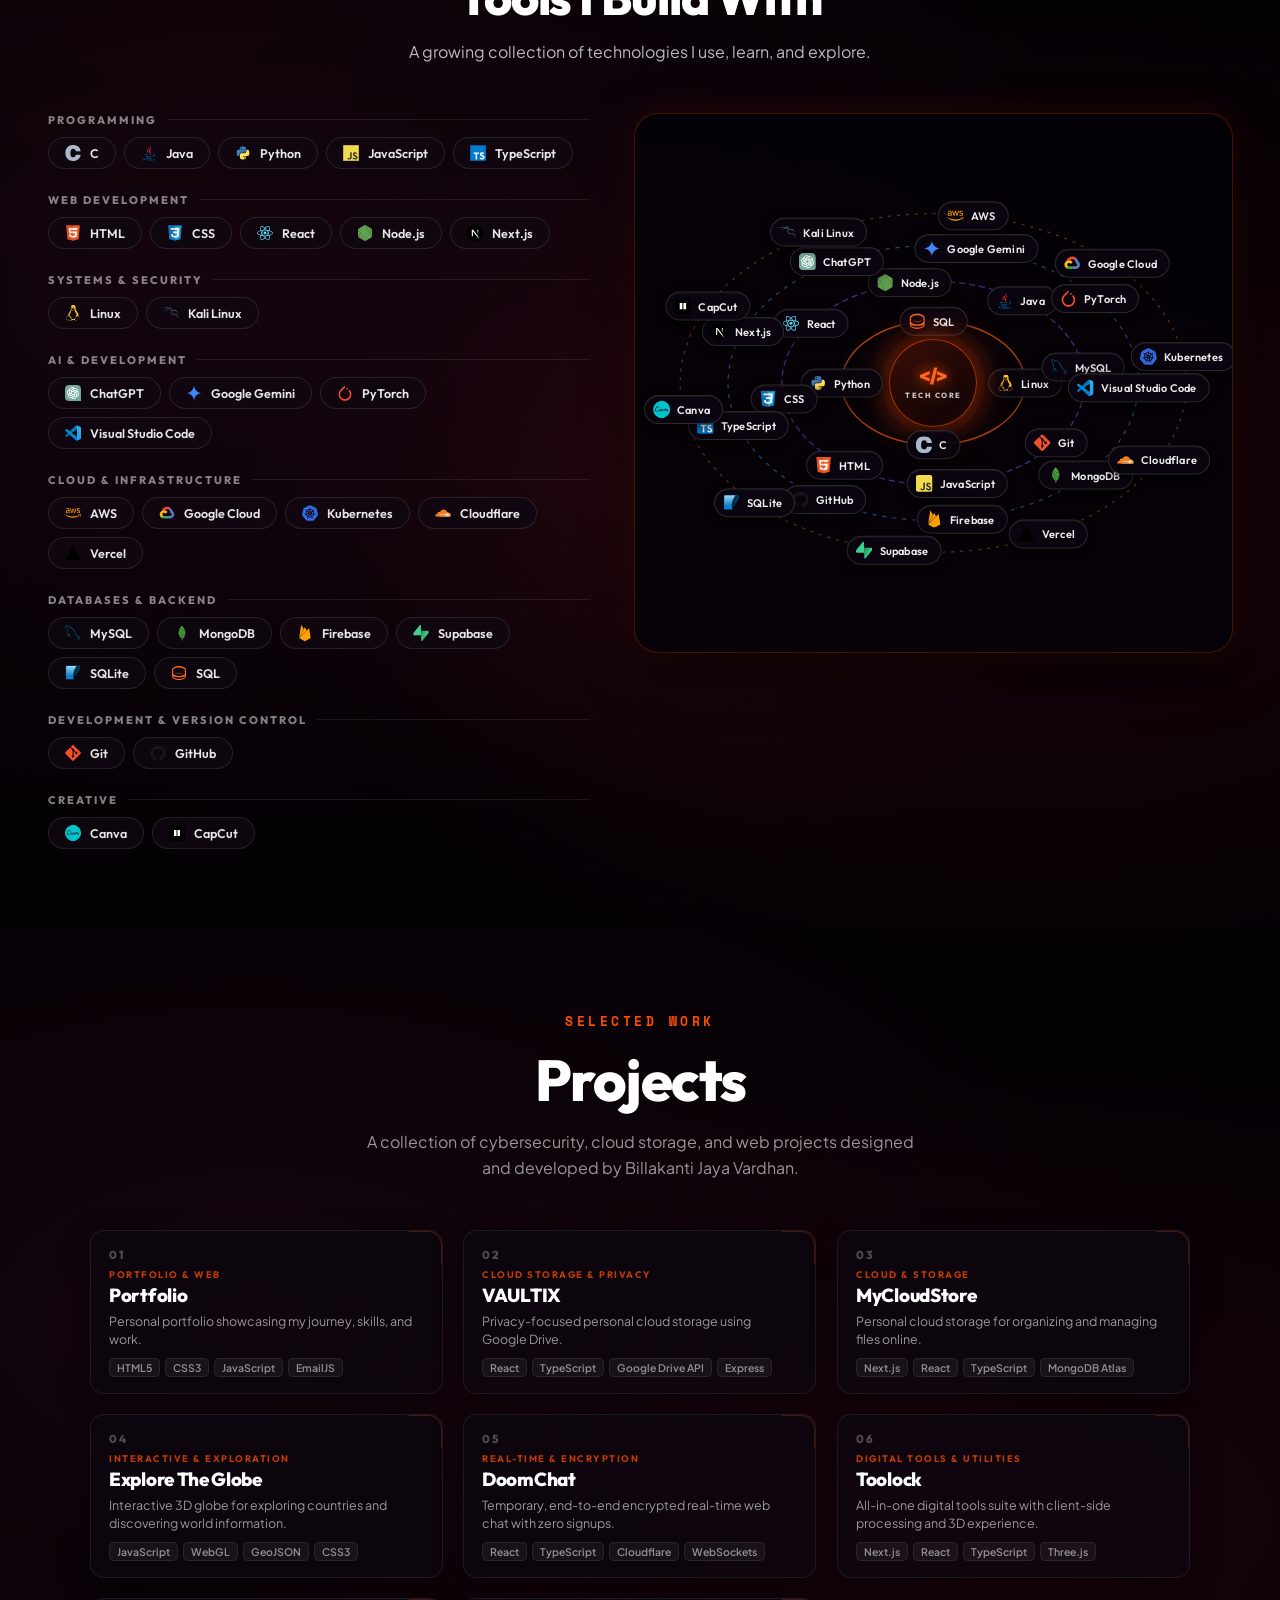
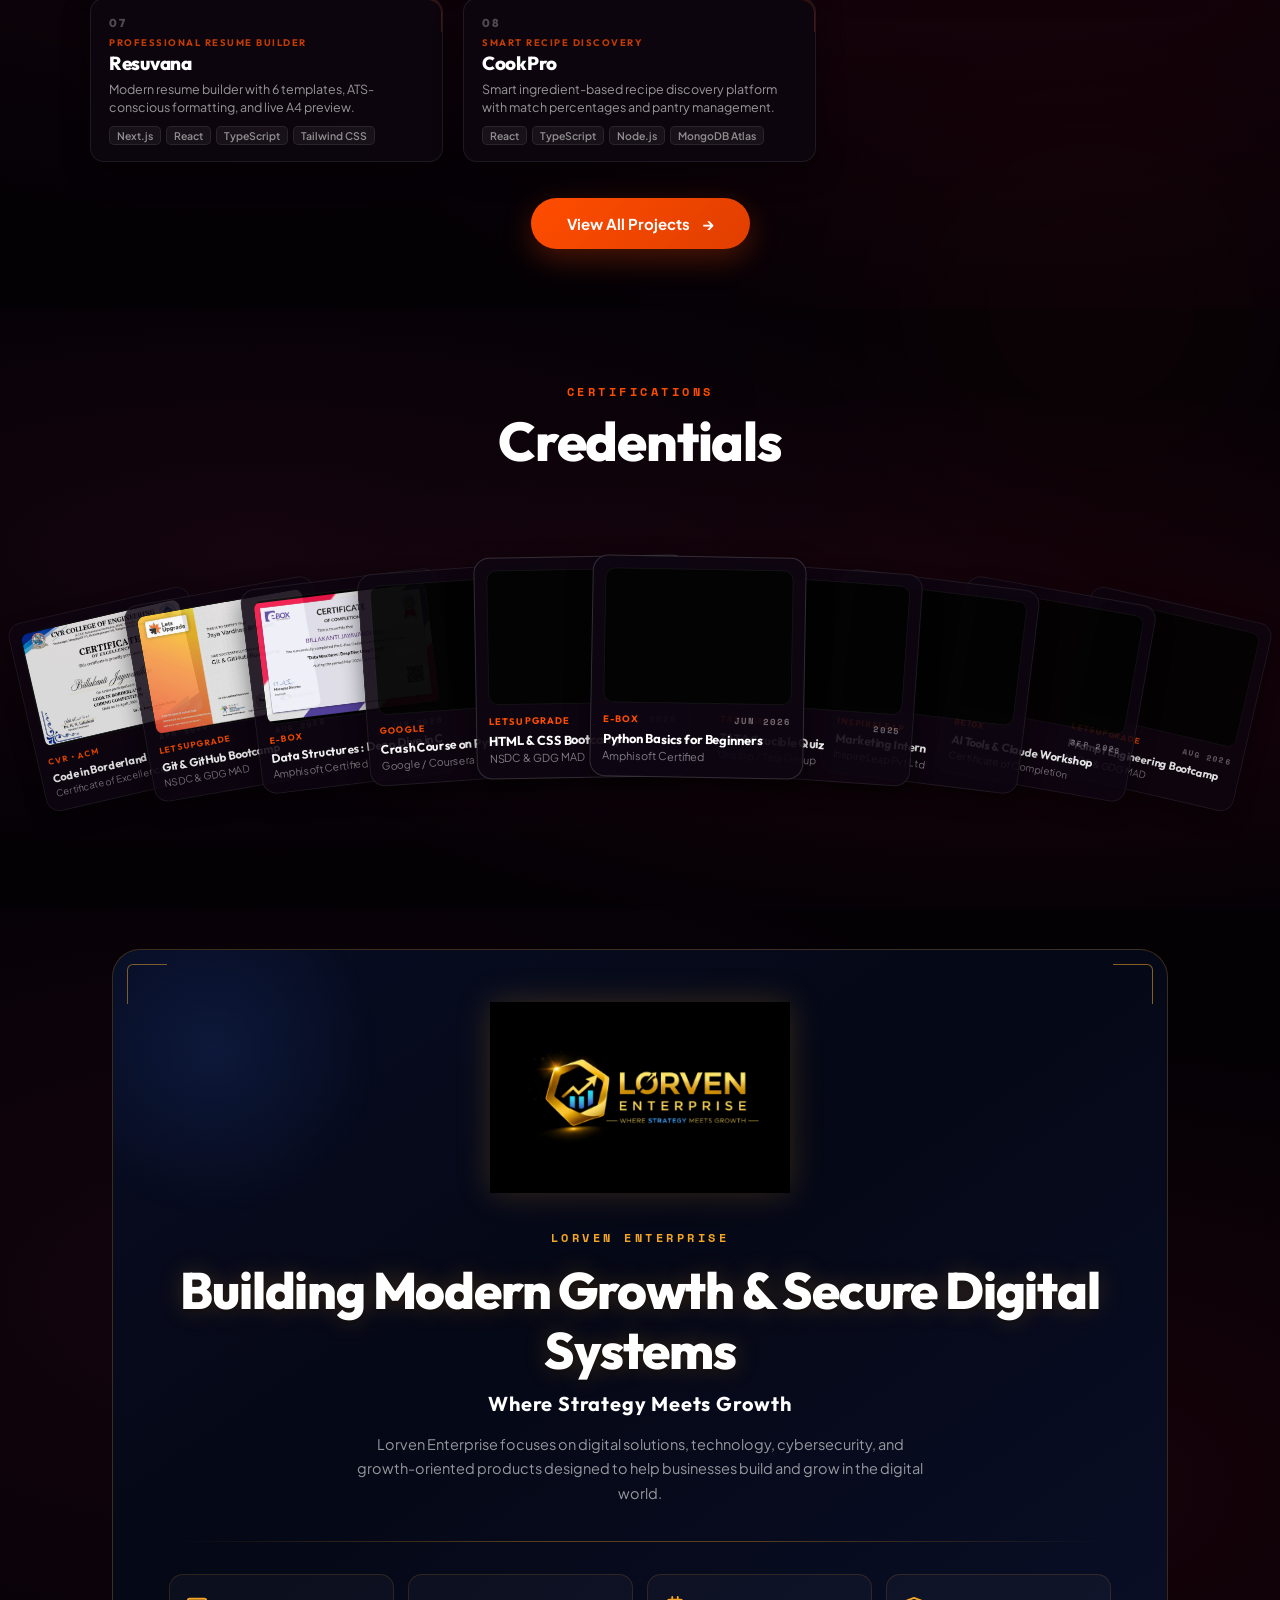
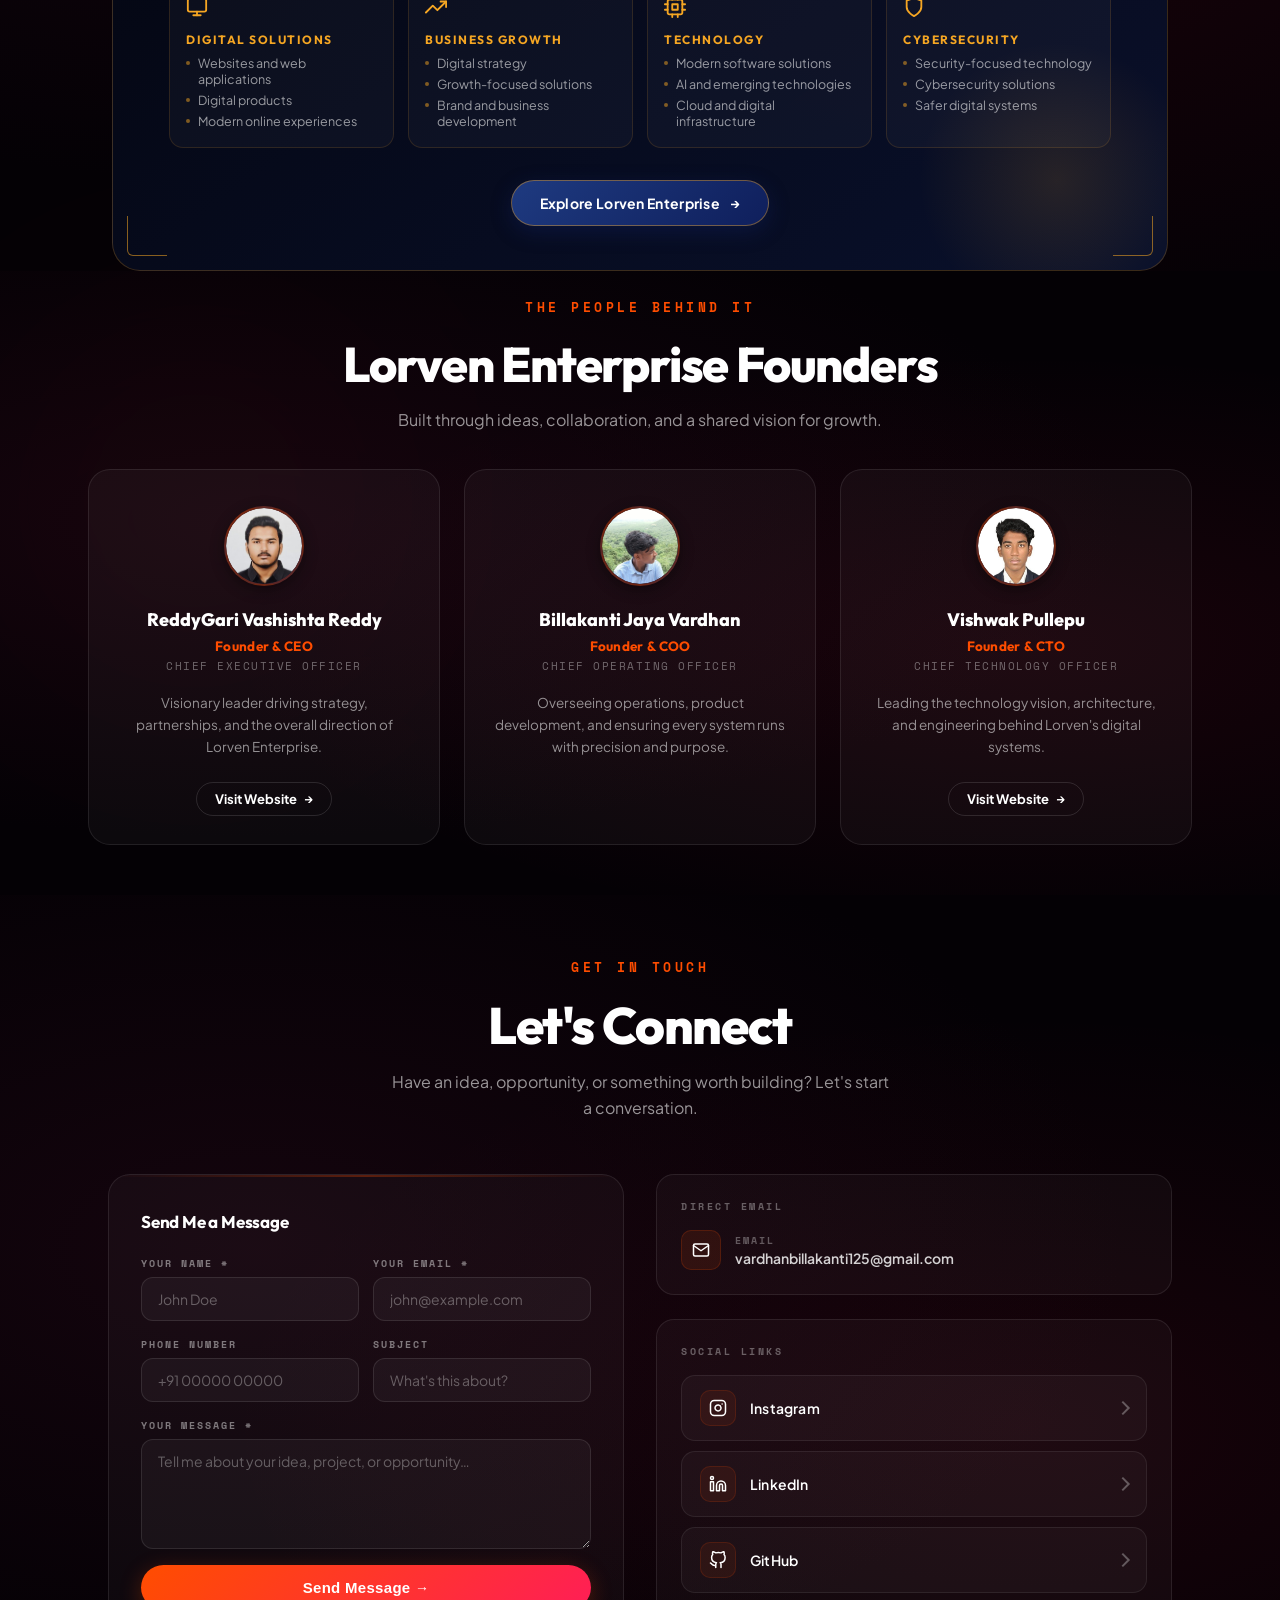
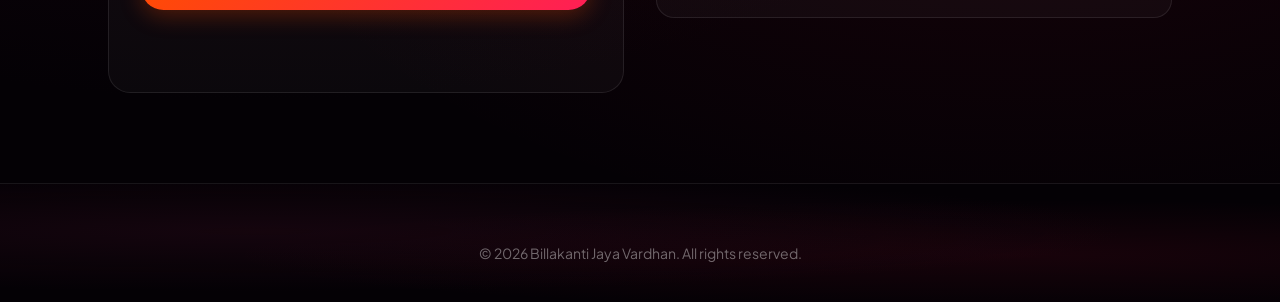
==== commit d88427d5: "Fix Projects navbar navigation" ====
--- a/index.html
+++ b/index.html
@@ -292,7 +292,7 @@
         <a href="#about" class="nav-link">About</a>
         <a href="#academic" class="nav-link">Academics</a>
         <a href="#toolkit" class="nav-link">Toolkit</a>
-        <a href="/projects" class="nav-link">Projects</a>
+        <a href="#projects" class="nav-link">Projects</a>
         <a href="#certifications" class="nav-link">Certifications</a>
         <a href="#lorven" class="nav-link">Lorven</a>
         <a href="#founders" class="nav-link">Founders</a>
@@ -318,7 +318,7 @@
     <a href="#about"         class="mobile-nav-link" data-mobile-nav>About</a>
     <a href="#academic"      class="mobile-nav-link" data-mobile-nav>Academics</a>
     <a href="#toolkit"       class="mobile-nav-link" data-mobile-nav>Toolkit</a>
-    <a href="/projects"      class="mobile-nav-link" data-mobile-nav>Projects</a>
+    <a href="#projects"      class="mobile-nav-link" data-mobile-nav>Projects</a>
     <a href="#certifications" class="mobile-nav-link" data-mobile-nav>Certifications</a>
     <a href="#lorven"        class="mobile-nav-link" data-mobile-nav>Lorven</a>
     <a href="#founders"      class="mobile-nav-link" data-mobile-nav>Founders</a>
